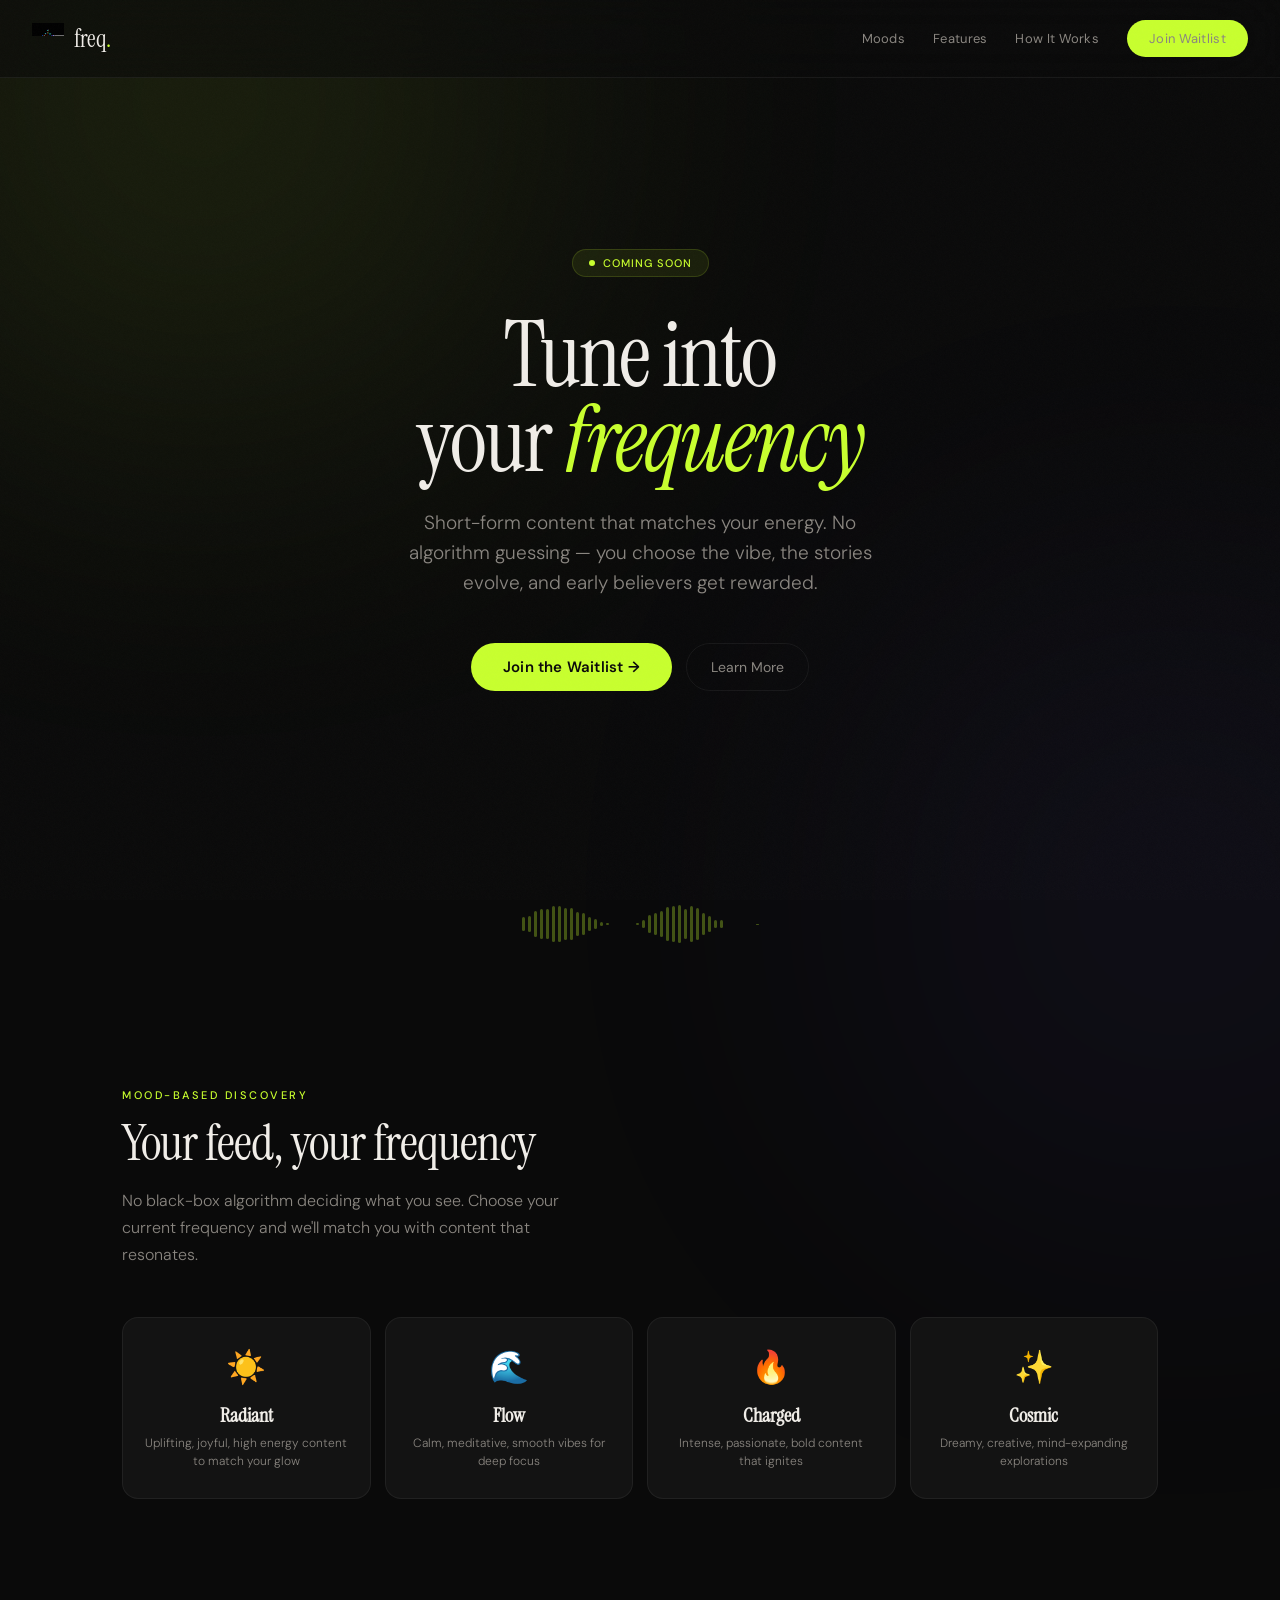
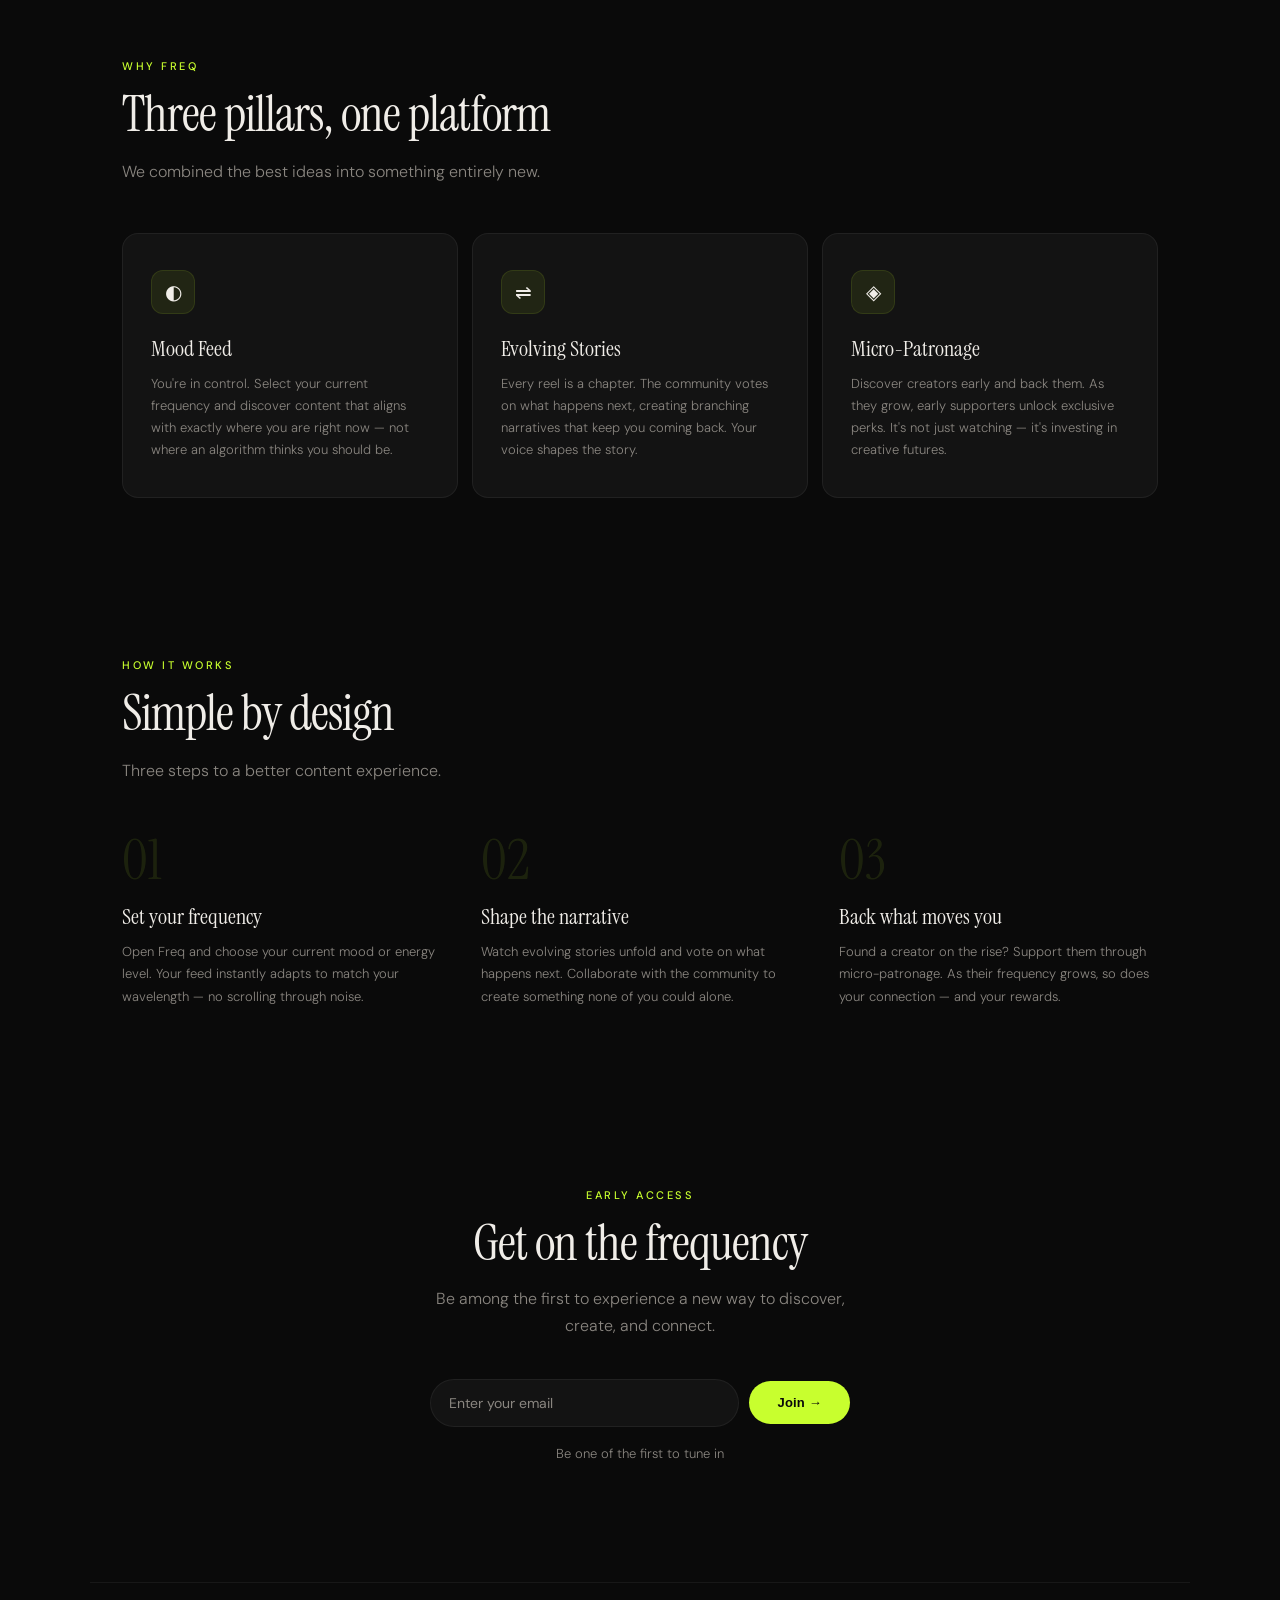
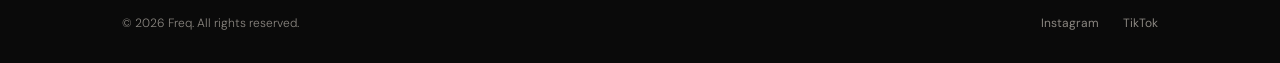
==== index.html @ 9462e2b0 "Add files via upload" ====
<!DOCTYPE html>
<html lang="en">
<head>
<meta charset="UTF-8">
<meta name="viewport" content="width=device-width, initial-scale=1.0">
<title>Freq — Tune Into Your Frequency</title>
<meta name="description" content="Freq is a mood-based short-form video app. Choose your frequency, discover content that matches your energy, and take control of your feed.">
<link href="https://fonts.googleapis.com/css2?family=Instrument+Serif:ital@0;1&family=DM+Sans:ital,wght@0,300;0,400;0,500;0,600;1,300;1,400&display=swap" rel="stylesheet">
<style>
  :root {
    --bg: #0a0a0a;
    --fg: #f0ede8;
    --fg-muted: #8a8680;
    --accent: #c8ff2e;
    --accent-dim: rgba(200, 255, 46, 0.08);
    --card-bg: #131313;
    --border: rgba(255,255,255,0.06);
    --radius: 16px;
  }
  * { margin: 0; padding: 0; box-sizing: border-box; }
  html { scroll-behavior: smooth; }
  body {
    font-family: 'DM Sans', sans-serif;
    background: var(--bg);
    color: var(--fg);
    overflow-x: hidden;
    -webkit-font-smoothing: antialiased;
  }
  body::before {
    content: '';
    position: fixed;
    inset: 0;
    z-index: 9999;
    pointer-events: none;
    opacity: 0.025;
    background-image: url("data:image/svg+xml,%3Csvg viewBox='0 0 256 256' xmlns='http://www.w3.org/2000/svg'%3E%3Cfilter id='n'%3E%3CfeTurbulence type='fractalNoise' baseFrequency='0.9' numOctaves='4' stitchTiles='stitch'/%3E%3C/filter%3E%3Crect width='100%25' height='100%25' filter='url(%23n)'/%3E%3C/svg%3E");
    background-size: 128px;
  }
  .ambient {
    position: fixed;
    width: 600px;
    height: 600px;
    border-radius: 50%;
    filter: blur(180px);
    opacity: 0.12;
    pointer-events: none;
    z-index: 0;
  }
  .ambient-1 { top: -200px; left: -100px; background: var(--accent); }
  .ambient-2 { bottom: -300px; right: -200px; background: #6e5eff; opacity: 0.08; }

  nav {
    position: fixed;
    top: 0; left: 0; right: 0;
    z-index: 100;
    padding: 20px 32px;
    display: flex;
    justify-content: space-between;
    align-items: center;
    backdrop-filter: blur(40px);
    -webkit-backdrop-filter: blur(40px);
    background: rgba(10,10,10,0.6);
    border-bottom: 1px solid var(--border);
  }
  .logo-wrap {
    display: flex;
    align-items: center;
    gap: 10px;
    text-decoration: none;
  }
  .logo-wrap img {
    width: 32px;
    height: 32px;
  }
  .logo {
    font-family: 'Instrument Serif', serif;
    font-size: 24px;
    letter-spacing: -0.5px;
    color: var(--fg);
  }
  .logo span { color: var(--accent); }
  .nav-links {
    display: flex;
    align-items: center;
    gap: 28px;
  }
  .nav-links a {
    color: var(--fg-muted);
    text-decoration: none;
    font-size: 13px;
    font-weight: 400;
    letter-spacing: 0.3px;
    transition: color 0.3s;
  }
  .nav-links a:hover { color: var(--fg); }
  .btn-waitlist {
    display: inline-flex;
    align-items: center;
    gap: 8px;
    padding: 10px 22px;
    background: var(--accent);
    color: var(--bg);
    font-size: 13px;
    font-weight: 600;
    border: none;
    border-radius: 100px;
    cursor: pointer;
    text-decoration: none;
    transition: transform 0.2s, box-shadow 0.3s;
    letter-spacing: 0.2px;
  }
  .btn-waitlist:hover {
    transform: translateY(-1px);
    box-shadow: 0 8px 30px rgba(200, 255, 46, 0.25);
  }

  .hero {
    position: relative;
    z-index: 1;
    min-height: 100vh;
    display: flex;
    flex-direction: column;
    justify-content: center;
    align-items: center;
    text-align: center;
    padding: 140px 24px 100px;
  }
  .hero-logo {
    width: 80px;
    height: 80px;
    margin-bottom: 32px;
    animation: fadeUp 0.8s ease both;
  }
  .hero-badge {
    display: inline-flex;
    align-items: center;
    gap: 8px;
    padding: 6px 16px;
    background: var(--accent-dim);
    border: 1px solid rgba(200, 255, 46, 0.15);
    border-radius: 100px;
    font-size: 11px;
    font-weight: 500;
    color: var(--accent);
    letter-spacing: 1px;
    text-transform: uppercase;
    margin-bottom: 36px;
    animation: fadeUp 0.8s ease both;
  }
  .hero-badge::before {
    content: '';
    width: 6px;
    height: 6px;
    border-radius: 50%;
    background: var(--accent);
    animation: pulse 2s infinite;
  }
  @keyframes pulse {
    0%, 100% { opacity: 1; }
    50% { opacity: 0.3; }
  }
  .hero h1 {
    font-family: 'Instrument Serif', serif;
    font-weight: 400;
    font-size: clamp(44px, 7vw, 100px);
    line-height: 0.95;
    letter-spacing: -2px;
    margin-bottom: 24px;
    animation: fadeUp 0.8s 0.15s ease both;
  }
  .hero h1 em {
    font-style: italic;
    color: var(--accent);
  }
  .hero-sub {
    font-size: clamp(15px, 1.8vw, 19px);
    color: var(--fg-muted);
    max-width: 480px;
    line-height: 1.6;
    font-weight: 300;
    margin-bottom: 44px;
    animation: fadeUp 0.8s 0.3s ease both;
  }
  .hero-cta {
    display: flex;
    align-items: center;
    gap: 14px;
    animation: fadeUp 0.8s 0.45s ease both;
  }
  .hero-cta .btn-waitlist {
    padding: 14px 32px;
    font-size: 15px;
  }
  .btn-ghost {
    padding: 14px 24px;
    background: transparent;
    color: var(--fg-muted);
    font-size: 14px;
    font-weight: 400;
    border: 1px solid var(--border);
    border-radius: 100px;
    cursor: pointer;
    text-decoration: none;
    transition: all 0.3s;
    font-family: 'DM Sans', sans-serif;
  }
  .btn-ghost:hover {
    color: var(--fg);
    border-color: rgba(255,255,255,0.15);
  }
  @keyframes fadeUp {
    from { opacity: 0; transform: translateY(24px); }
    to { opacity: 1; transform: translateY(0); }
  }

  .wave-divider {
    position: relative;
    z-index: 1;
    display: flex;
    justify-content: center;
    padding: 0 24px 60px;
  }
  .wave-visual {
    display: flex;
    align-items: center;
    gap: 3px;
    height: 48px;
  }
  .wave-bar {
    width: 3px;
    border-radius: 3px;
    background: var(--accent);
    opacity: 0.3;
    animation: waveAnim 1.8s ease-in-out infinite;
  }
  @keyframes waveAnim {
    0%, 100% { transform: scaleY(0.3); opacity: 0.15; }
    50% { transform: scaleY(1); opacity: 0.6; }
  }

  .section {
    position: relative;
    z-index: 1;
    padding: 80px 32px;
    max-width: 1100px;
    margin: 0 auto;
  }
  .section-label {
    font-size: 11px;
    font-weight: 500;
    letter-spacing: 2.5px;
    text-transform: uppercase;
    color: var(--accent);
    margin-bottom: 14px;
  }
  .section-title {
    font-family: 'Instrument Serif', serif;
    font-weight: 400;
    font-size: clamp(28px, 4.5vw, 50px);
    line-height: 1.1;
    letter-spacing: -1px;
    margin-bottom: 16px;
  }
  .section-desc {
    color: var(--fg-muted);
    font-size: 16px;
    line-height: 1.7;
    max-width: 460px;
    font-weight: 300;
    margin-bottom: 48px;
  }

  .mood-grid {
    display: grid;
    grid-template-columns: repeat(4, 1fr);
    gap: 14px;
  }
  .mood-card {
    background: var(--card-bg);
    border: 1px solid var(--border);
    border-radius: var(--radius);
    padding: 28px 20px;
    text-align: center;
    cursor: pointer;
    transition: all 0.4s cubic-bezier(0.16, 1, 0.3, 1);
    position: relative;
    overflow: hidden;
  }
  .mood-card::before {
    content: '';
    position: absolute;
    inset: 0;
    opacity: 0;
    transition: opacity 0.4s;
    border-radius: var(--radius);
  }
  .mood-card:hover {
    transform: translateY(-4px);
    border-color: rgba(255,255,255,0.1);
  }
  .mood-card:hover::before { opacity: 1; }
  .mood-card:nth-child(1)::before { background: radial-gradient(circle at 50% 100%, rgba(255,200,60,0.08), transparent 70%); }
  .mood-card:nth-child(2)::before { background: radial-gradient(circle at 50% 100%, rgba(100,180,255,0.08), transparent 70%); }
  .mood-card:nth-child(3)::before { background: radial-gradient(circle at 50% 100%, rgba(255,100,150,0.08), transparent 70%); }
  .mood-card:nth-child(4)::before { background: radial-gradient(circle at 50% 100%, rgba(200,255,46,0.08), transparent 70%); }
  .mood-emoji { font-size: 32px; margin-bottom: 14px; display: block; }
  .mood-name { font-family: 'Instrument Serif', serif; font-size: 20px; margin-bottom: 6px; }
  .mood-desc { font-size: 12px; color: var(--fg-muted); line-height: 1.5; font-weight: 300; }

  .features-grid {
    display: grid;
    grid-template-columns: repeat(3, 1fr);
    gap: 14px;
  }
  .feature-card {
    background: var(--card-bg);
    border: 1px solid var(--border);
    border-radius: var(--radius);
    padding: 36px 28px;
    transition: all 0.4s cubic-bezier(0.16, 1, 0.3, 1);
  }
  .feature-card:hover {
    border-color: rgba(255,255,255,0.1);
    transform: translateY(-2px);
  }
  .feature-icon {
    width: 44px;
    height: 44px;
    border-radius: 12px;
    background: var(--accent-dim);
    border: 1px solid rgba(200, 255, 46, 0.1);
    display: flex;
    align-items: center;
    justify-content: center;
    font-size: 20px;
    margin-bottom: 20px;
  }
  .feature-card h3 {
    font-family: 'Instrument Serif', serif;
    font-weight: 400;
    font-size: 22px;
    margin-bottom: 10px;
  }
  .feature-card p {
    color: var(--fg-muted);
    font-size: 13px;
    line-height: 1.7;
    font-weight: 300;
  }

  .steps {
    display: grid;
    grid-template-columns: repeat(3, 1fr);
    gap: 40px;
    counter-reset: step;
  }
  .step { counter-increment: step; position: relative; }
  .step::before {
    content: counter(step, decimal-leading-zero);
    font-family: 'Instrument Serif', serif;
    font-size: 56px;
    color: rgba(200, 255, 46, 0.1);
    display: block;
    margin-bottom: 14px;
    line-height: 1;
  }
  .step h3 {
    font-family: 'Instrument Serif', serif;
    font-weight: 400;
    font-size: 22px;
    margin-bottom: 10px;
  }
  .step p {
    color: var(--fg-muted);
    font-size: 13px;
    line-height: 1.7;
    font-weight: 300;
  }

  .waitlist-section {
    text-align: center;
    padding: 100px 24px 120px;
    position: relative;
    z-index: 1;
  }
  .waitlist-section .section-title { margin-bottom: 14px; }
  .waitlist-section .section-desc { margin: 0 auto 40px; text-align: center; }
  .waitlist-form {
    display: flex;
    align-items: center;
    gap: 10px;
    max-width: 420px;
    margin: 0 auto;
  }
  .waitlist-form input {
    flex: 1;
    padding: 14px 18px;
    background: var(--card-bg);
    border: 1px solid var(--border);
    border-radius: 100px;
    color: var(--fg);
    font-size: 14px;
    font-family: 'DM Sans', sans-serif;
    outline: none;
    transition: border-color 0.3s;
  }
  .waitlist-form input::placeholder { color: var(--fg-muted); }
  .waitlist-form input:focus { border-color: rgba(200, 255, 46, 0.3); }
  .waitlist-form .btn-waitlist { padding: 14px 28px; white-space: nowrap; }
  .waitlist-count {
    margin-top: 18px;
    font-size: 13px;
    color: var(--fg-muted);
    font-weight: 300;
  }

  footer {
    position: relative;
    z-index: 1;
    padding: 32px 32px;
    border-top: 1px solid var(--border);
    display: flex;
    justify-content: space-between;
    align-items: center;
    max-width: 1100px;
    margin: 0 auto;
  }
  footer p { font-size: 12px; color: var(--fg-muted); font-weight: 300; }
  .footer-links { display: flex; gap: 24px; }
  .footer-links a {
    font-size: 12px;
    color: var(--fg-muted);
    text-decoration: none;
    transition: color 0.3s;
  }
  .footer-links a:hover { color: var(--fg); }

  @media (max-width: 900px) {
    nav { padding: 14px 20px; }
    .nav-links a:not(.btn-waitlist) { display: none; }
    .section { padding: 60px 20px; }
    .mood-grid { grid-template-columns: repeat(2, 1fr); }
    .features-grid { grid-template-columns: 1fr; }
    .steps { grid-template-columns: 1fr; gap: 28px; }
    footer { flex-direction: column; gap: 14px; text-align: center; }
  }
  @media (max-width: 520px) {
    .mood-grid { grid-template-columns: 1fr; }
    .hero-cta { flex-direction: column; width: 100%; }
    .hero-cta .btn-waitlist, .hero-cta .btn-ghost { width: 100%; justify-content: center; text-align: center; }
    .waitlist-form { flex-direction: column; }
    .waitlist-form .btn-waitlist { width: 100%; justify-content: center; }
  }

  .reveal {
    opacity: 0;
    transform: translateY(30px);
    transition: opacity 0.7s ease, transform 0.7s ease;
  }
  .reveal.visible {
    opacity: 1;
    transform: translateY(0);
  }
  .success-msg {
    display: none;
    color: var(--accent);
    font-size: 14px;
    margin-top: 16px;
    font-weight: 500;
  }
  .success-msg.show { display: block; }
</style>
</head>
<body>

<div class="ambient ambient-1"></div>
<div class="ambient ambient-2"></div>

<nav>
  <a href="#" class="logo-wrap">
    <img src="[data-uri]" alt="Freq logo">
    <span class="logo">freq<span>.</span></span>
  </a>
  <div class="nav-links">
    <a href="#moods">Moods</a>
    <a href="#features">Features</a>
    <a href="#how">How It Works</a>
    <a href="#waitlist" class="btn-waitlist">Join Waitlist</a>
  </div>
</nav>

<section class="hero">
  <div class="hero-badge">Coming Soon</div>
  <h1>Tune into<br>your <em>frequency</em></h1>
  <p class="hero-sub">Short-form content that matches your energy. No algorithm guessing — you choose the vibe, the stories evolve, and early believers get rewarded.</p>
  <div class="hero-cta">
    <a href="#waitlist" class="btn-waitlist">Join the Waitlist →</a>
    <button class="btn-ghost" onclick="document.getElementById('how').scrollIntoView({behavior:'smooth'})">Learn More</button>
  </div>
</section>

<div class="wave-divider">
  <div class="wave-visual" id="waveVisual"></div>
</div>

<section class="section" id="moods">
  <div class="reveal">
    <p class="section-label">Mood-Based Discovery</p>
    <h2 class="section-title">Your feed, your frequency</h2>
    <p class="section-desc">No black-box algorithm deciding what you see. Choose your current frequency and we'll match you with content that resonates.</p>
  </div>
  <div class="mood-grid reveal">
    <div class="mood-card">
      <span class="mood-emoji">☀️</span>
      <h3 class="mood-name">Radiant</h3>
      <p class="mood-desc">Uplifting, joyful, high energy content to match your glow</p>
    </div>
    <div class="mood-card">
      <span class="mood-emoji">🌊</span>
      <h3 class="mood-name">Flow</h3>
      <p class="mood-desc">Calm, meditative, smooth vibes for deep focus</p>
    </div>
    <div class="mood-card">
      <span class="mood-emoji">🔥</span>
      <h3 class="mood-name">Charged</h3>
      <p class="mood-desc">Intense, passionate, bold content that ignites</p>
    </div>
    <div class="mood-card">
      <span class="mood-emoji">✨</span>
      <h3 class="mood-name">Cosmic</h3>
      <p class="mood-desc">Dreamy, creative, mind-expanding explorations</p>
    </div>
  </div>
</section>

<section class="section" id="features">
  <div class="reveal">
    <p class="section-label">Why Freq</p>
    <h2 class="section-title">Three pillars, one platform</h2>
    <p class="section-desc">We combined the best ideas into something entirely new.</p>
  </div>
  <div class="features-grid reveal">
    <div class="feature-card">
      <div class="feature-icon">◐</div>
      <h3>Mood Feed</h3>
      <p>You're in control. Select your current frequency and discover content that aligns with exactly where you are right now — not where an algorithm thinks you should be.</p>
    </div>
    <div class="feature-card">
      <div class="feature-icon">⇌</div>
      <h3>Evolving Stories</h3>
      <p>Every reel is a chapter. The community votes on what happens next, creating branching narratives that keep you coming back. Your voice shapes the story.</p>
    </div>
    <div class="feature-card">
      <div class="feature-icon">◈</div>
      <h3>Micro-Patronage</h3>
      <p>Discover creators early and back them. As they grow, early supporters unlock exclusive perks. It's not just watching — it's investing in creative futures.</p>
    </div>
  </div>
</section>

<section class="section" id="how">
  <div class="reveal">
    <p class="section-label">How It Works</p>
    <h2 class="section-title">Simple by design</h2>
    <p class="section-desc">Three steps to a better content experience.</p>
  </div>
  <div class="steps reveal">
    <div class="step">
      <h3>Set your frequency</h3>
      <p>Open Freq and choose your current mood or energy level. Your feed instantly adapts to match your wavelength — no scrolling through noise.</p>
    </div>
    <div class="step">
      <h3>Shape the narrative</h3>
      <p>Watch evolving stories unfold and vote on what happens next. Collaborate with the community to create something none of you could alone.</p>
    </div>
    <div class="step">
      <h3>Back what moves you</h3>
      <p>Found a creator on the rise? Support them through micro-patronage. As their frequency grows, so does your connection — and your rewards.</p>
    </div>
  </div>
</section>

<section class="waitlist-section" id="waitlist">
  <div class="reveal">
    <p class="section-label">Early Access</p>
    <h2 class="section-title">Get on the frequency</h2>
    <p class="section-desc">Be among the first to experience a new way to discover, create, and connect.</p>
    <div class="waitlist-form" id="waitlistForm">
      <input type="email" placeholder="Enter your email" id="emailInput">
      <button class="btn-waitlist" onclick="handleWaitlist()">Join →</button>
    </div>
    <p class="success-msg" id="successMsg">✓ You're on the list! We'll be in touch soon.</p>
    <p class="waitlist-count" id="waitlistMsg">Be one of the first to tune in</p>
  </div>
</section>

<footer>
  <p>© 2026 Freq. All rights reserved.</p>
  <div class="footer-links">
    <a href="https://instagram.com/getfreq" target="_blank">Instagram</a>
    <a href="https://tiktok.com/@getfreq" target="_blank">TikTok</a>
  </div>
</footer>

<script>
  const wave = document.getElementById('waveVisual');
  for (let i = 0; i < 40; i++) {
    const bar = document.createElement('div');
    bar.className = 'wave-bar';
    const h = 10 + Math.sin(i * 0.3) * 20 + Math.random() * 10;
    bar.style.height = h + 'px';
    bar.style.animationDelay = (i * 0.06) + 's';
    wave.appendChild(bar);
  }

  const reveals = document.querySelectorAll('.reveal');
  const observer = new IntersectionObserver((entries) => {
    entries.forEach(e => {
      if (e.isIntersecting) e.target.classList.add('visible');
    });
  }, { threshold: 0.15 });
  reveals.forEach(el => observer.observe(el));

  function handleWaitlist() {
    const input = document.getElementById('emailInput');
    const msg = document.getElementById('successMsg');
    const form = document.getElementById('waitlistForm');
    const countMsg = document.getElementById('waitlistMsg');
    if (input.value && input.value.includes('@') && input.value.includes('.')) {
      const email = input.value;
      // Store email in localStorage as backup
      const emails = JSON.parse(localStorage.getItem('freq_waitlist') || '[]');
      emails.push({ email: email, date: new Date().toISOString() });
      localStorage.setItem('freq_waitlist', JSON.stringify(emails));
      // Show success
      form.style.display = 'none';
      msg.classList.add('show');
      countMsg.style.display = 'none';
    } else {
      input.style.borderColor = '#ff4444';
      setTimeout(() => input.style.borderColor = '', 1500);
    }
  }

  document.getElementById('emailInput').addEventListener('keydown', (e) => {
    if (e.key === 'Enter') handleWaitlist();
  });
</script>

</body>
</html>
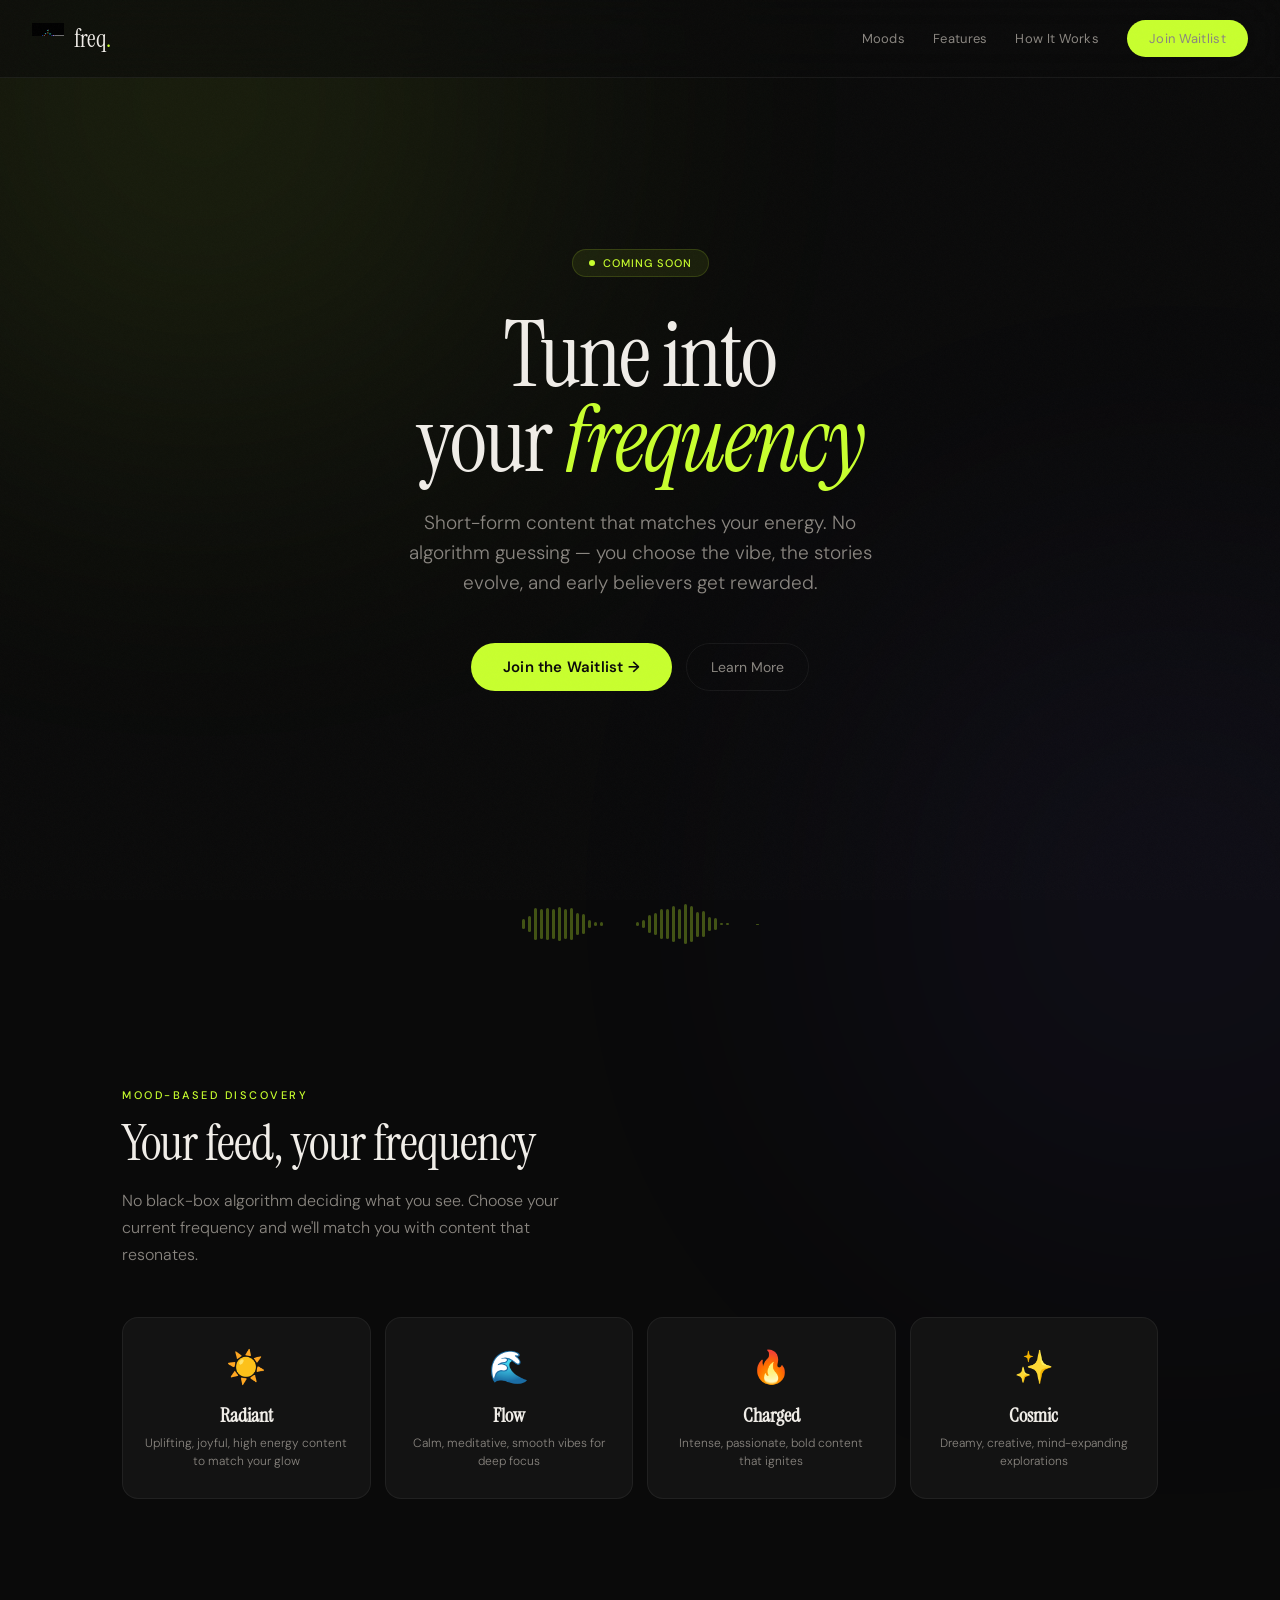
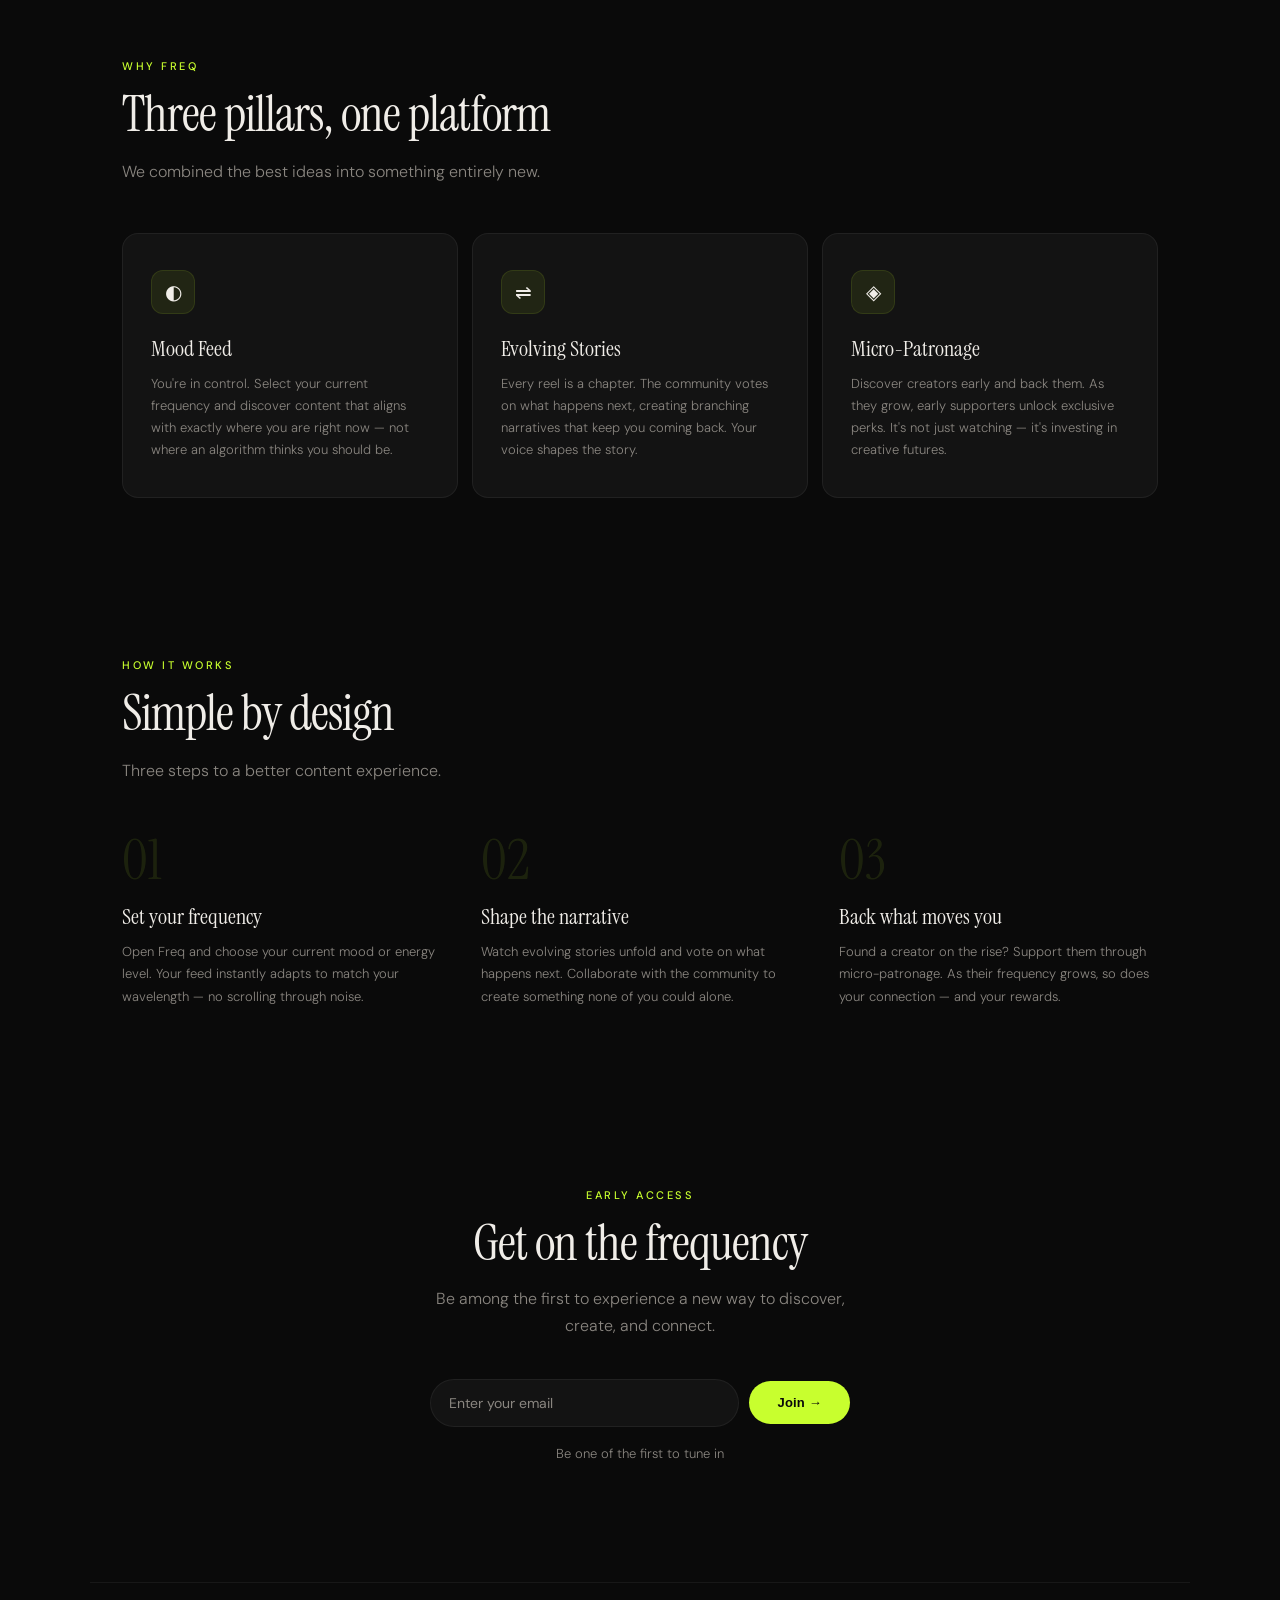
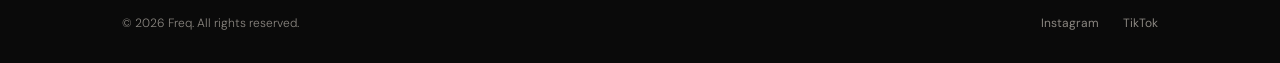
==== commit 95bb4413: "Update index.html" ====
--- a/index.html
+++ b/index.html
@@ -597,7 +597,7 @@
 <footer>
   <p>© 2026 Freq. All rights reserved.</p>
   <div class="footer-links">
-    <a href="https://instagram.com/getfreq" target="_blank">Instagram</a>
+    <a href="https://instagram.com/getfreqapp" target="_blank">Instagram</a>
     <a href="https://tiktok.com/@getfreq" target="_blank">TikTok</a>
   </div>
 </footer>
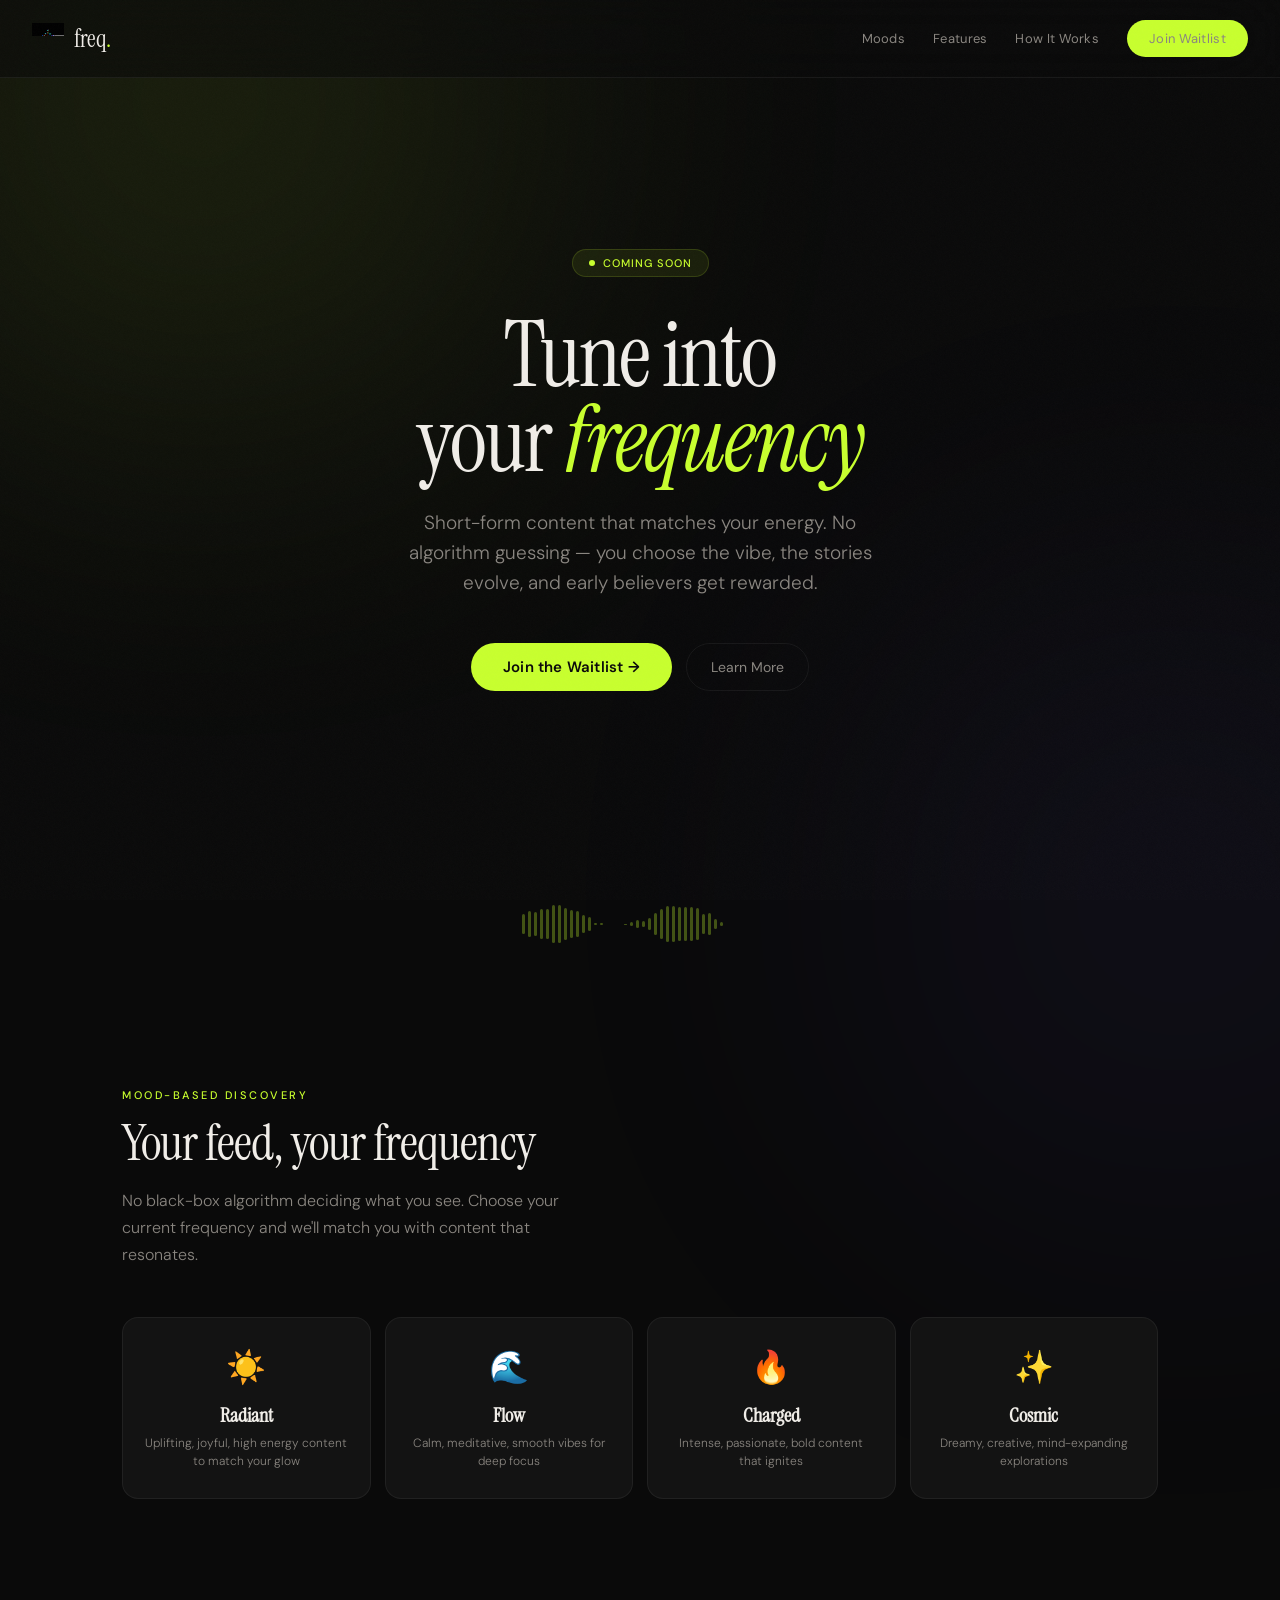
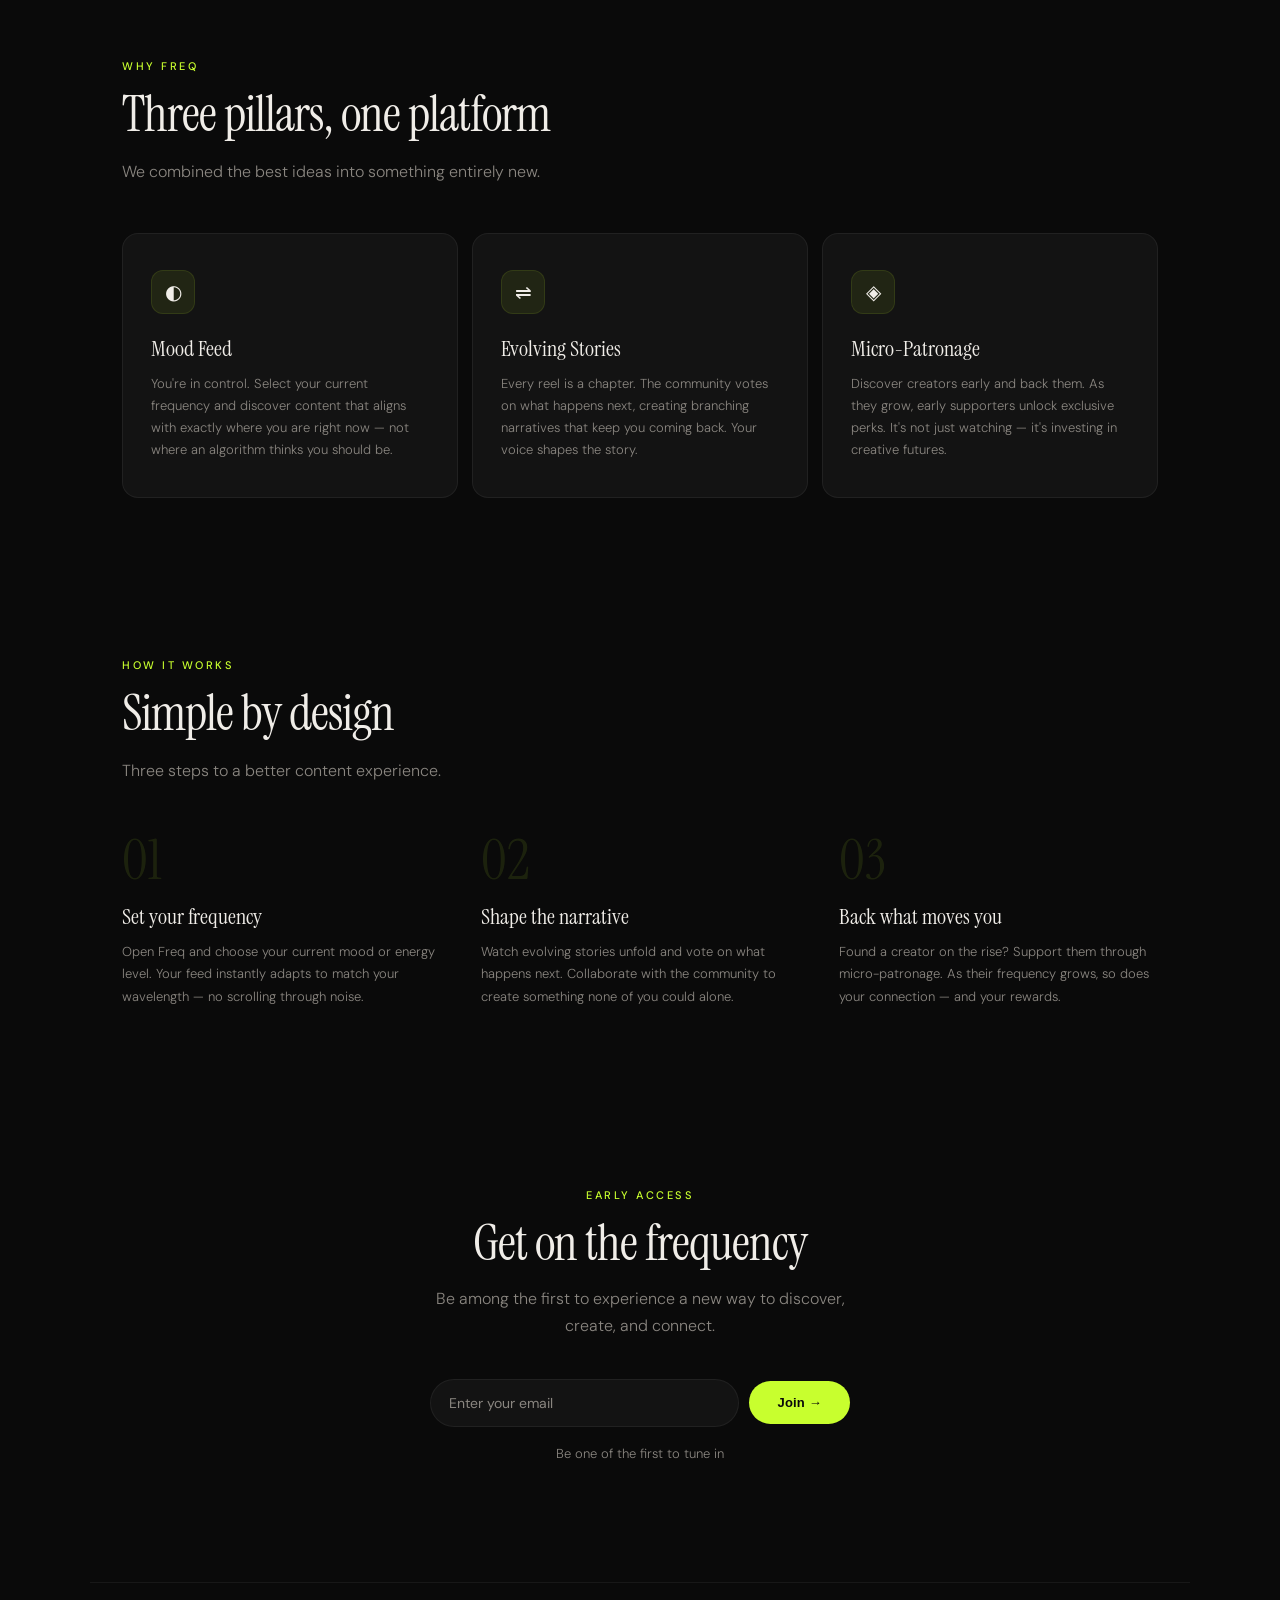
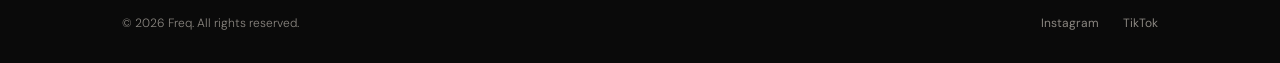
==== commit fb8f30bd: "Add files via upload" ====
--- a/index.html
+++ b/index.html
@@ -628,10 +628,11 @@
     const countMsg = document.getElementById('waitlistMsg');
     if (input.value && input.value.includes('@') && input.value.includes('.')) {
       const email = input.value;
-      // Store email in localStorage as backup
-      const emails = JSON.parse(localStorage.getItem('freq_waitlist') || '[]');
-      emails.push({ email: email, date: new Date().toISOString() });
-      localStorage.setItem('freq_waitlist', JSON.stringify(emails));
+      // Send to Mailchimp
+      const url = 'https://app.us11.list-manage.com/subscribe/post-json?u=c9d1c6436ce253c18651cf98d&id=af8427abca&f_id=00b41ce1f0&EMAIL=' + encodeURIComponent(email) + '&c=?';
+      const script = document.createElement('script');
+      script.src = url;
+      document.body.appendChild(script);
       // Show success
       form.style.display = 'none';
       msg.classList.add('show');
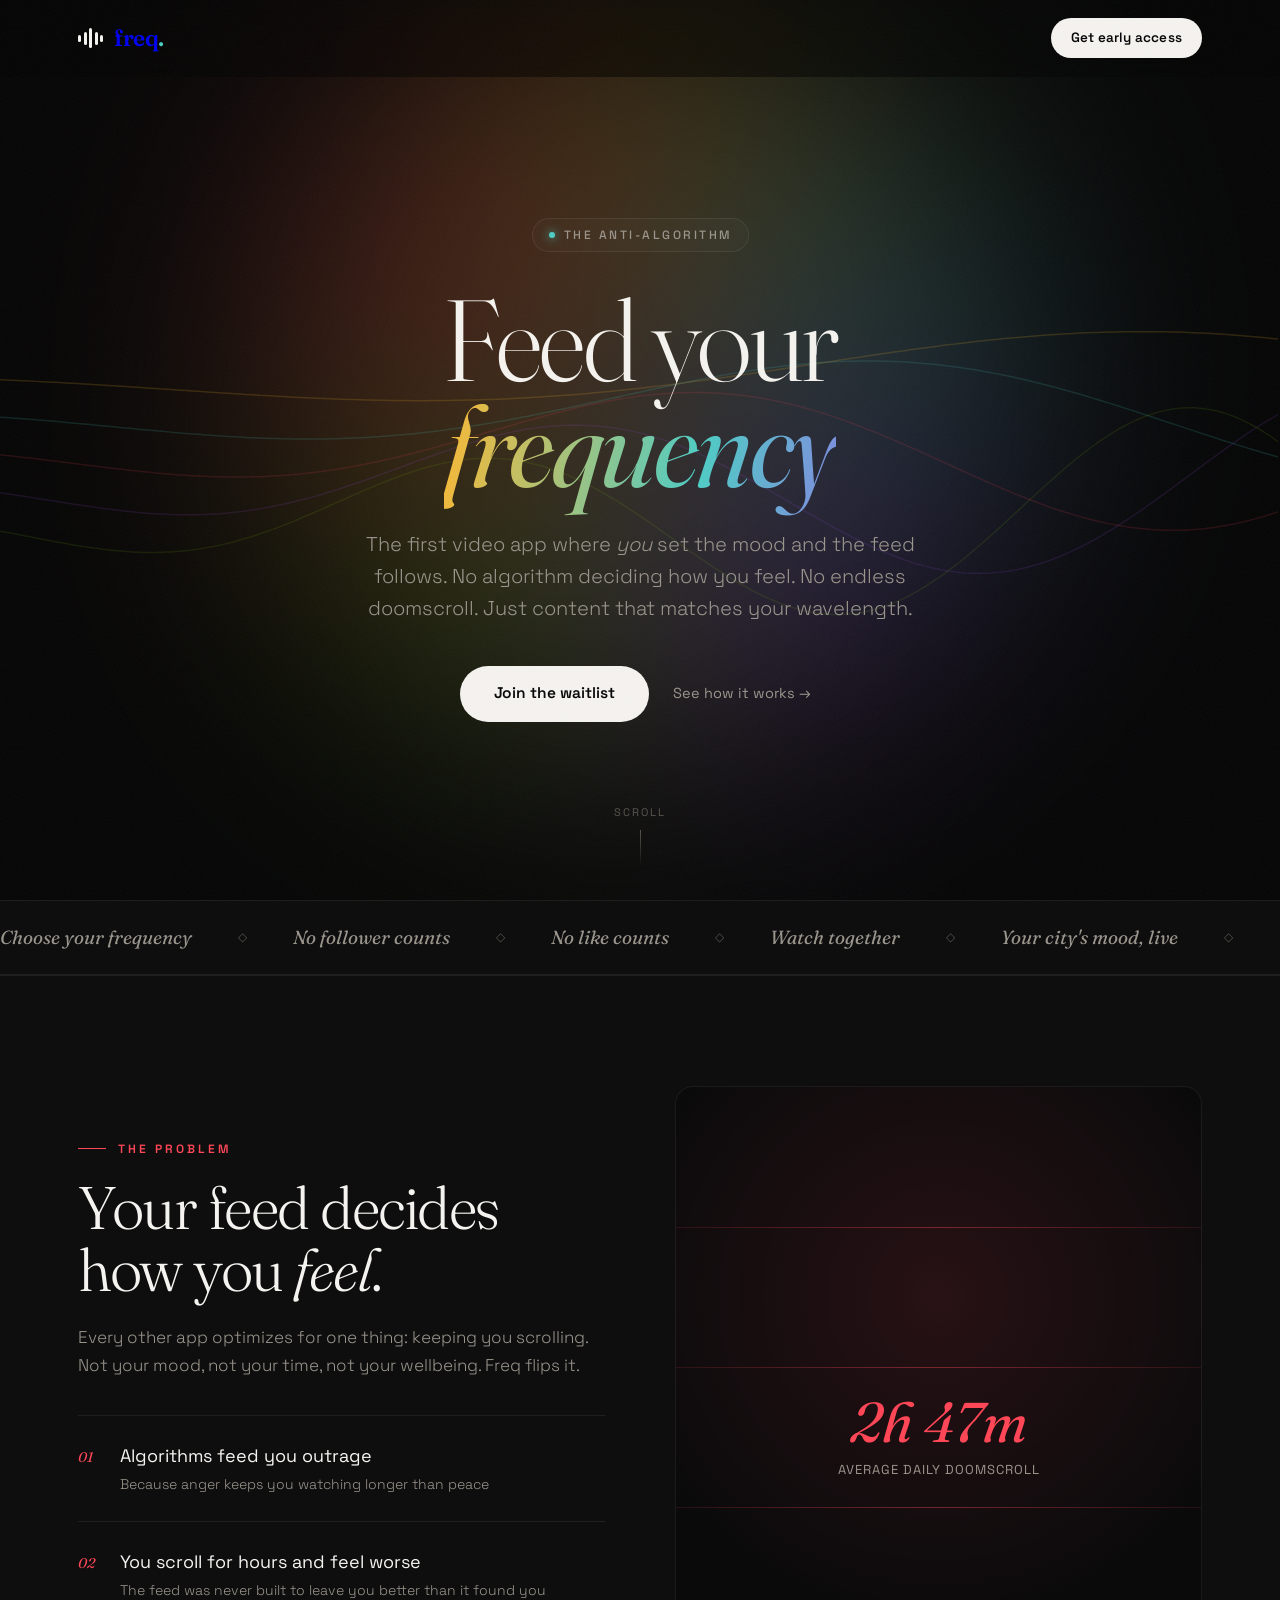
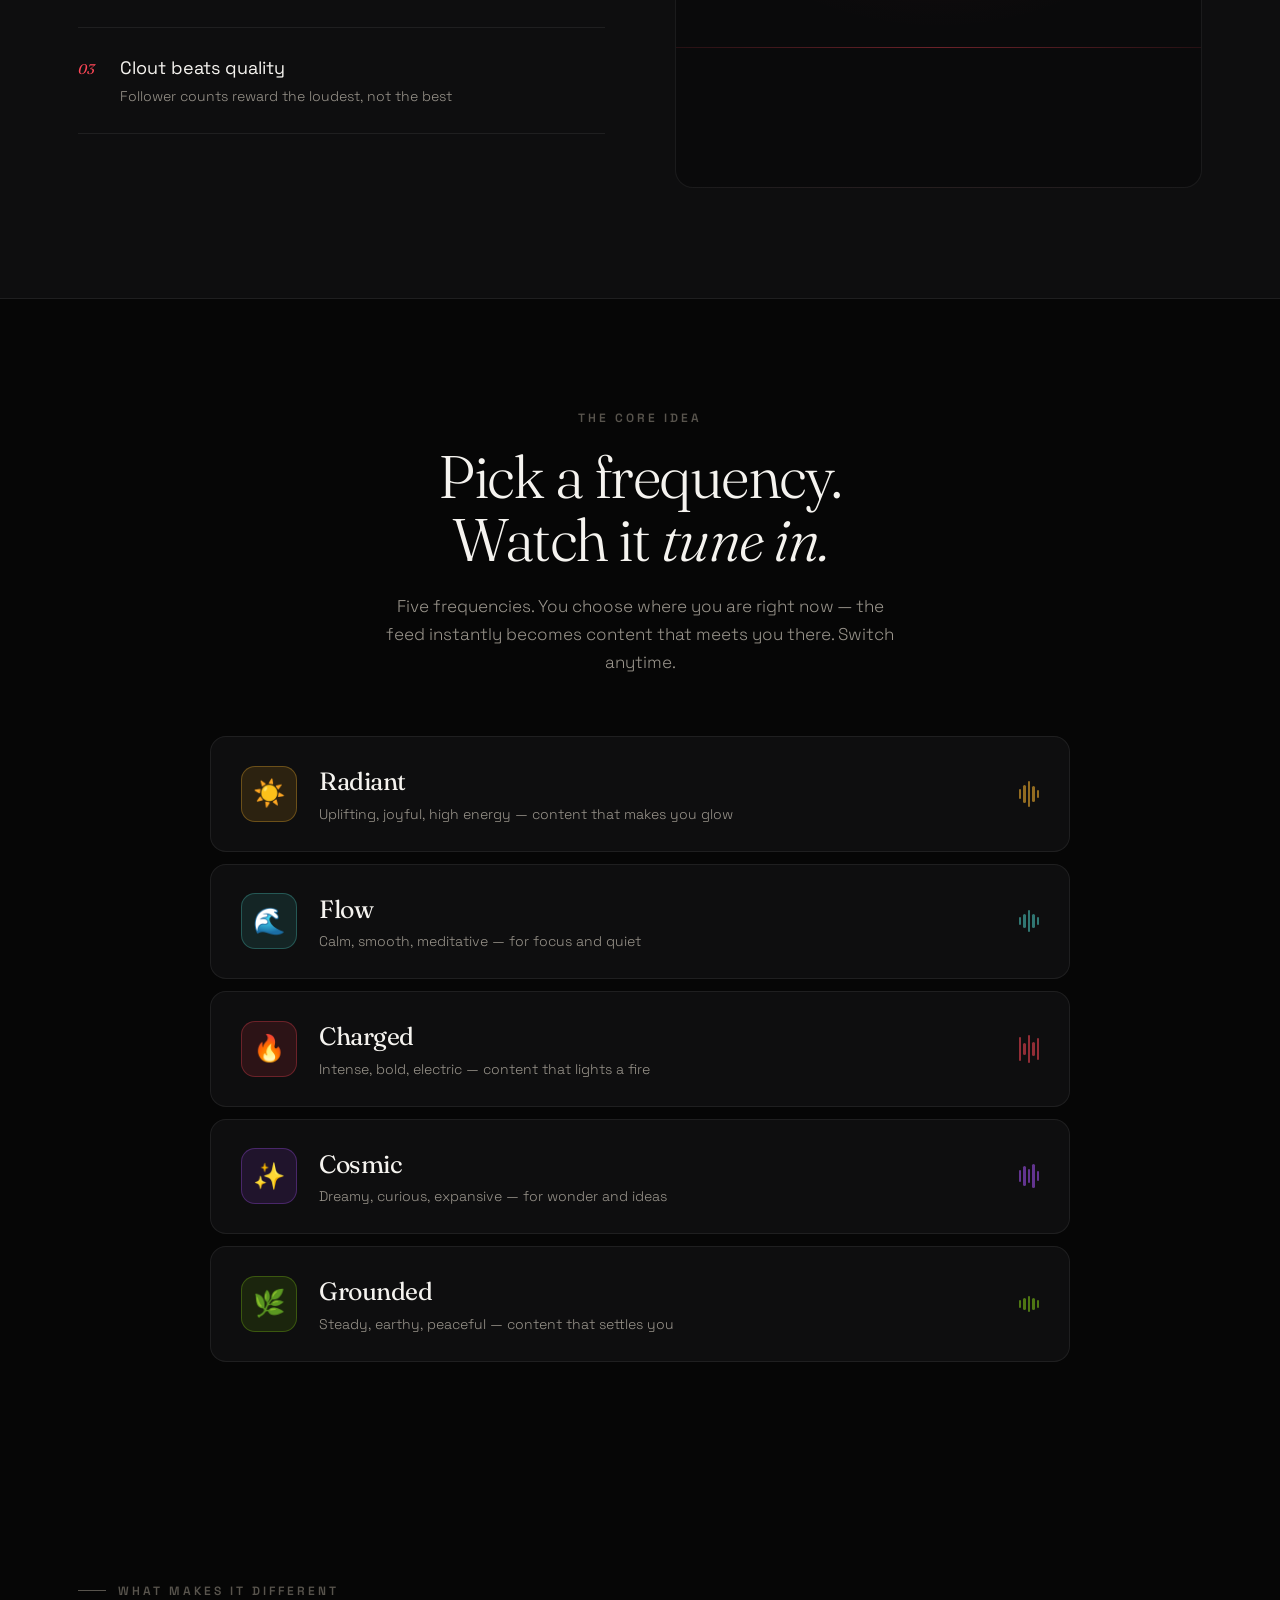
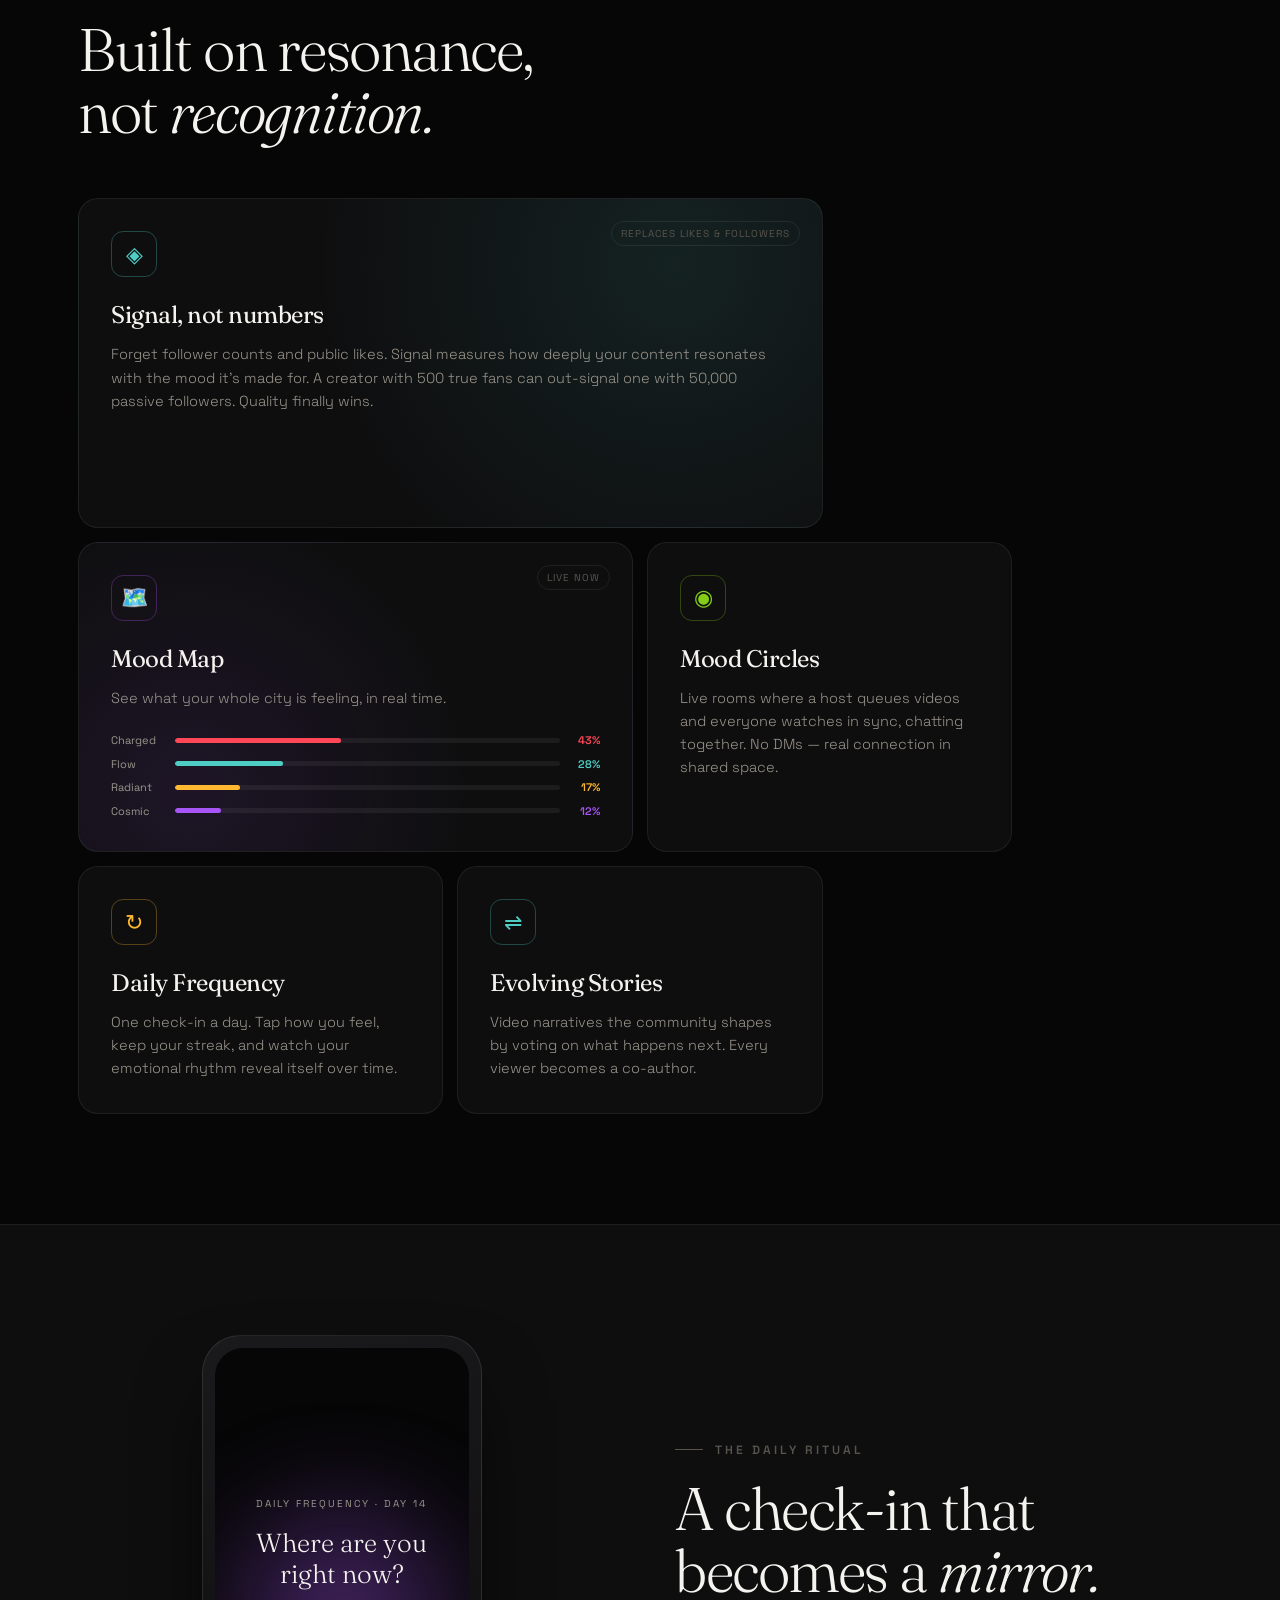
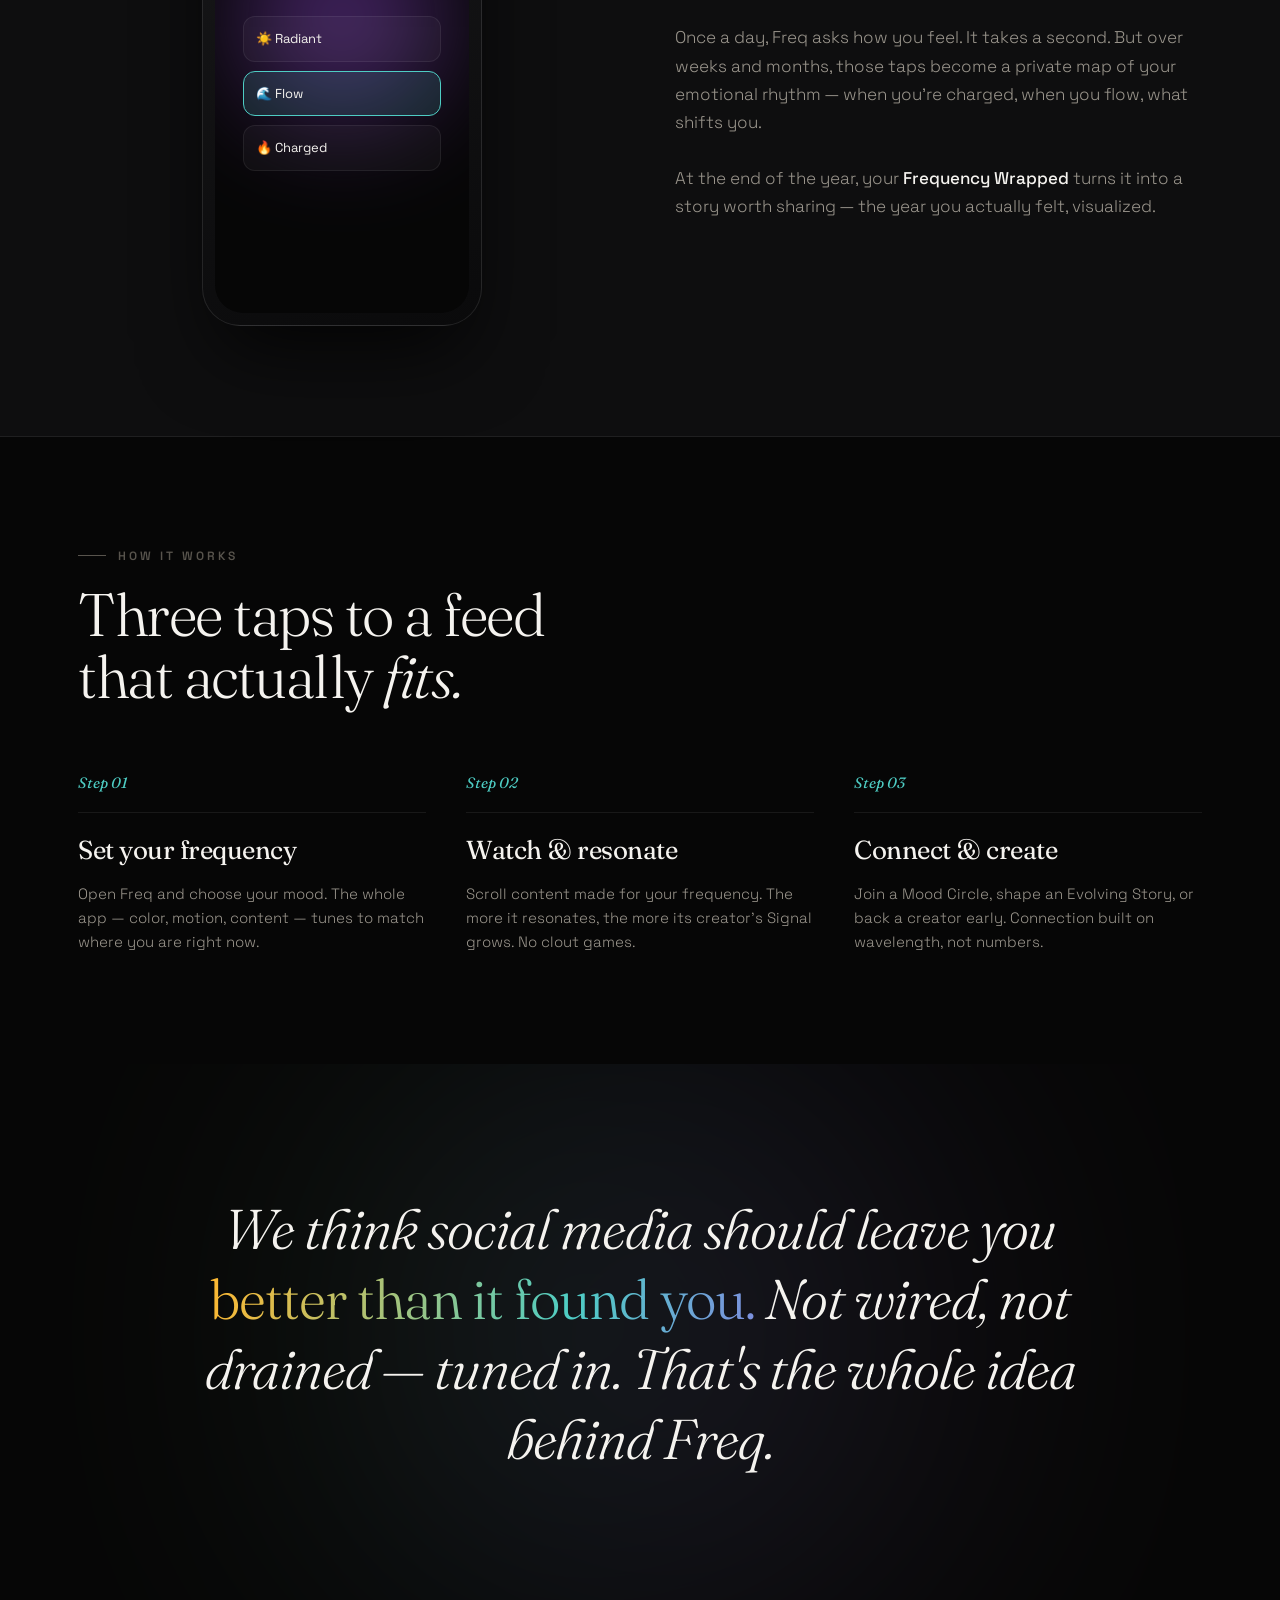
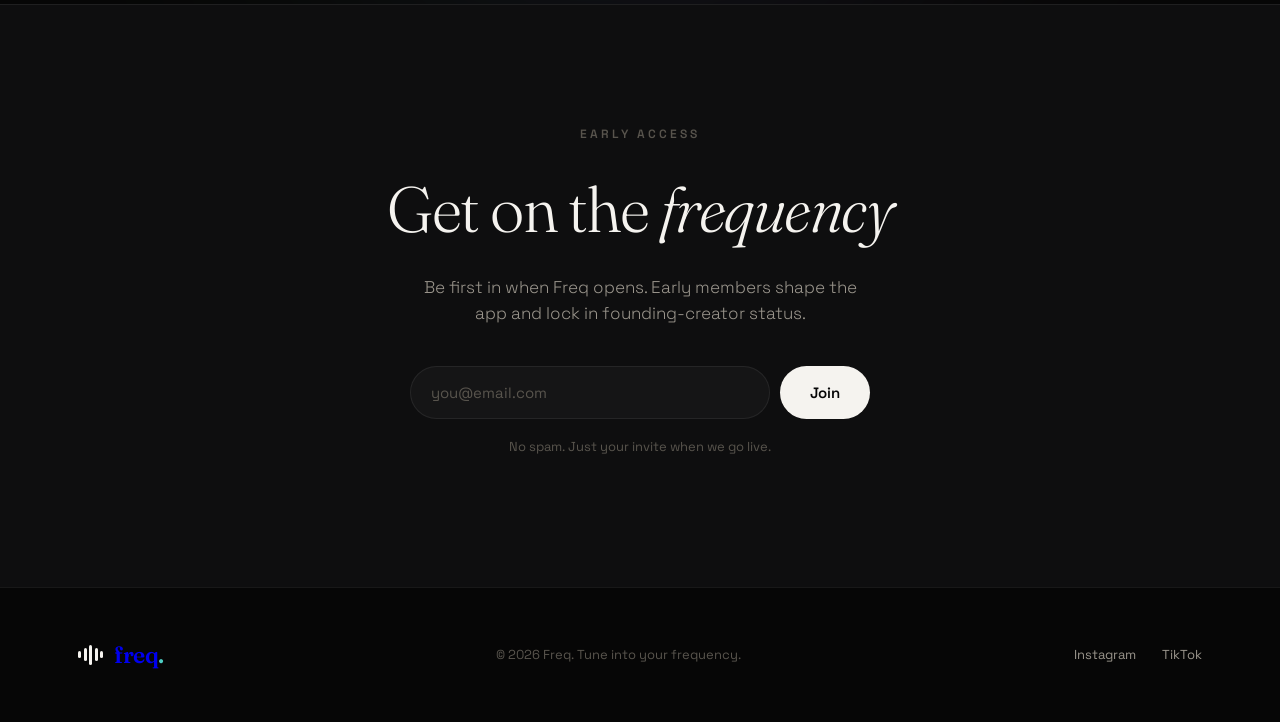
==== commit 0d9c682c: "Add files via upload" ====
--- a/index.html
+++ b/index.html
@@ -4,649 +4,397 @@
 <meta charset="UTF-8">
 <meta name="viewport" content="width=device-width, initial-scale=1.0">
 <title>Freq — Tune Into Your Frequency</title>
-<meta name="description" content="Freq is a mood-based short-form video app. Choose your frequency, discover content that matches your energy, and take control of your feed.">
-<link href="https://fonts.googleapis.com/css2?family=Instrument+Serif:ital@0;1&family=DM+Sans:ital,wght@0,300;0,400;0,500;0,600;1,300;1,400&display=swap" rel="stylesheet">
+<meta name="description" content="The first mood-based video app. You choose your frequency, your feed follows. No algorithm. No doomscroll. Just resonance.">
+<link rel="preconnect" href="https://fonts.googleapis.com">
+<link rel="preconnect" href="https://fonts.gstatic.com" crossorigin>
+<link href="https://fonts.googleapis.com/css2?family=Fraunces:ital,opsz,wght@0,9..144,300..900;1,9..144,300..900&family=Space+Grotesk:wght@300;400;500;600;700&display=swap" rel="stylesheet">
 <style>
   :root {
-    --bg: #0a0a0a;
-    --fg: #f0ede8;
-    --fg-muted: #8a8680;
-    --accent: #c8ff2e;
-    --accent-dim: rgba(200, 255, 46, 0.08);
-    --card-bg: #131313;
-    --border: rgba(255,255,255,0.06);
-    --radius: 16px;
+    --bg: #060606;
+    --bg-soft: #0e0e0f;
+    --fg: #f5f3ef;
+    --fg-dim: #9a958c;
+    --fg-faint: #58544d;
+    --radiant: #FFB830;
+    --flow: #4ECDC4;
+    --charged: #FF4757;
+    --cosmic: #A855F7;
+    --grounded: #84CC16;
+    --line: rgba(255,255,255,0.07);
+    --grad: linear-gradient(100deg, #FFB830, #4ECDC4, #A855F7, #84CC16);
   }
   * { margin: 0; padding: 0; box-sizing: border-box; }
-  html { scroll-behavior: smooth; }
-  body {
-    font-family: 'DM Sans', sans-serif;
-    background: var(--bg);
-    color: var(--fg);
-    overflow-x: hidden;
-    -webkit-font-smoothing: antialiased;
+  html { scroll-behavior: smooth; -webkit-text-size-adjust: 100%; }
+  body { background: var(--bg); color: var(--fg); font-family: 'Space Grotesk', sans-serif; overflow-x: hidden; line-height: 1.5; }
+  ::selection { background: var(--flow); color: #000; }
+  body::after { content: ''; position: fixed; inset: 0; z-index: 9999; pointer-events: none; opacity: 0.04; background-image: url("data:image/svg+xml,%3Csvg viewBox='0 0 200 200' xmlns='http://www.w3.org/2000/svg'%3E%3Cfilter id='n'%3E%3CfeTurbulence type='fractalNoise' baseFrequency='0.85' numOctaves='4'/%3E%3C/filter%3E%3Crect width='100%25' height='100%25' filter='url(%23n)'/%3E%3C/svg%3E"); background-size: 180px; }
+  .wrap { max-width: 1180px; margin: 0 auto; padding: 0 28px; }
+  nav { position: fixed; top: 0; left: 0; right: 0; z-index: 1000; padding: 18px 0; backdrop-filter: blur(24px) saturate(140%); -webkit-backdrop-filter: blur(24px) saturate(140%); background: rgba(6,6,6,0.55); border-bottom: 1px solid transparent; transition: border-color 0.4s, background 0.4s; }
+  nav.scrolled { border-bottom-color: var(--line); background: rgba(6,6,6,0.8); }
+  .nav-inner { display: flex; align-items: center; justify-content: space-between; }
+  .brand { display: flex; align-items: center; gap: 11px; text-decoration: none; }
+  .brand-wave { display: flex; align-items: center; gap: 2.5px; height: 22px; }
+  .brand-wave span { width: 3px; border-radius: 3px; background: var(--fg); animation: navwave 1.4s ease-in-out infinite; }
+  .brand-wave span:nth-child(1){height:7px;animation-delay:0s}
+  .brand-wave span:nth-child(2){height:13px;animation-delay:.1s}
+  .brand-wave span:nth-child(3){height:20px;animation-delay:.2s}
+  .brand-wave span:nth-child(4){height:13px;animation-delay:.3s}
+  .brand-wave span:nth-child(5){height:7px;animation-delay:.4s}
+  @keyframes navwave { 0%,100%{transform:scaleY(.5);opacity:.5} 50%{transform:scaleY(1);opacity:1} }
+  .brand-name { font-family: 'Fraunces', serif; font-size: 23px; font-weight: 600; letter-spacing: -0.5px; }
+  .brand-name b { color: var(--flow); font-weight: 600; }
+  .nav-cta { font-family: 'Space Grotesk'; font-size: 13.5px; font-weight: 600; letter-spacing: 0.2px; color: #060606; background: var(--fg); border: none; padding: 10px 20px; border-radius: 100px; cursor: pointer; text-decoration: none; transition: transform .25s, box-shadow .3s; }
+  .nav-cta:hover { transform: translateY(-1px); box-shadow: 0 8px 28px rgba(255,255,255,.18); }
+  .hero { position: relative; min-height: 100vh; display: flex; flex-direction: column; align-items: center; justify-content: center; text-align: center; padding: 130px 28px 90px; overflow: hidden; }
+  .field { position: absolute; inset: 0; z-index: 0; overflow: hidden; }
+  .field canvas { width: 100%; height: 100%; display: block; }
+  .hero-glow { position: absolute; width: 70vw; height: 70vw; max-width: 760px; max-height: 760px; border-radius: 50%; filter: blur(130px); opacity: .28; z-index: 0; top: 42%; left: 50%; transform: translate(-50%,-50%); background: conic-gradient(from 0deg, var(--radiant), var(--flow), var(--cosmic), var(--grounded), var(--charged), var(--radiant)); animation: spin 26s linear infinite; }
+  @keyframes spin { to { transform: translate(-50%,-50%) rotate(360deg); } }
+  .hero-content { position: relative; z-index: 2; }
+  .eyebrow { display: inline-flex; align-items: center; gap: 9px; font-size: 12px; font-weight: 500; letter-spacing: 2.5px; text-transform: uppercase; color: var(--fg-dim); padding: 7px 16px; border: 1px solid var(--line); border-radius: 100px; margin-bottom: 34px; background: rgba(255,255,255,0.02); }
+  .eyebrow .dot { width: 6px; height: 6px; border-radius: 50%; background: var(--flow); box-shadow: 0 0 10px var(--flow); animation: blink 2.4s infinite; }
+  @keyframes blink { 0%,100%{opacity:1} 50%{opacity:.25} }
+  h1.hero-title { font-family: 'Fraunces', serif; font-weight: 300; font-size: clamp(46px, 9vw, 132px); line-height: 0.92; letter-spacing: -2.5px; margin-bottom: 30px; }
+  h1.hero-title .line2 { font-style: italic; font-weight: 400; }
+  h1.hero-title .grad { background: var(--grad); background-size: 200% auto; -webkit-background-clip: text; background-clip: text; -webkit-text-fill-color: transparent; animation: flowgrad 8s linear infinite; }
+  @keyframes flowgrad { to { background-position: 200% center; } }
+  .hero-sub { font-size: clamp(16px, 2vw, 20px); color: var(--fg-dim); font-weight: 300; max-width: 560px; margin: 0 auto 42px; line-height: 1.6; }
+  .hero-actions { display: flex; gap: 14px; justify-content: center; align-items: center; flex-wrap: wrap; }
+  .btn-primary { position: relative; font-family: 'Space Grotesk'; font-size: 15.5px; font-weight: 600; color: #060606; background: var(--fg); border: none; padding: 16px 34px; border-radius: 100px; cursor: pointer; text-decoration: none; overflow: hidden; transition: transform .25s; }
+  .btn-primary:hover { transform: translateY(-2px); }
+  .btn-text { font-size: 14.5px; color: var(--fg-dim); text-decoration: none; padding: 16px 10px; transition: color .3s; }
+  .btn-text:hover { color: var(--fg); }
+  .hero-scroll { position: absolute; bottom: 34px; left: 50%; transform: translateX(-50%); z-index: 2; font-size: 11px; letter-spacing: 2px; text-transform: uppercase; color: var(--fg-faint); display: flex; flex-direction: column; align-items: center; gap: 10px; }
+  .hero-scroll .bar { width: 1px; height: 36px; background: linear-gradient(var(--fg-faint), transparent); animation: drop 2s ease-in-out infinite; }
+  @keyframes drop { 0%,100%{opacity:.3; transform:scaleY(.6)} 50%{opacity:1; transform:scaleY(1)} }
+  .marquee { border-top: 1px solid var(--line); border-bottom: 1px solid var(--line); padding: 22px 0; overflow: hidden; white-space: nowrap; background: var(--bg-soft); }
+  .marquee-track { display: inline-flex; gap: 46px; animation: march 30s linear infinite; }
+  .marquee span { font-family: 'Fraunces', serif; font-size: 19px; font-style: italic; color: var(--fg-dim); display: inline-flex; align-items: center; gap: 46px; }
+  .marquee span::after { content: '◇'; color: var(--fg-faint); font-style: normal; font-size: 12px; }
+  @keyframes march { to { transform: translateX(-50%); } }
+  section { position: relative; z-index: 1; }
+  .sec-pad { padding: 110px 0; }
+  .sec-label { font-size: 12px; font-weight: 600; letter-spacing: 3px; text-transform: uppercase; color: var(--fg-faint); margin-bottom: 18px; display: flex; align-items: center; gap: 12px; }
+  .sec-label::before { content: ''; width: 28px; height: 1px; background: currentColor; }
+  .sec-title { font-family: 'Fraunces', serif; font-weight: 300; font-size: clamp(32px, 5vw, 60px); line-height: 1.04; letter-spacing: -1.5px; margin-bottom: 22px; max-width: 760px; }
+  .sec-title em { font-style: italic; }
+  .sec-intro { font-size: 17px; color: var(--fg-dim); font-weight: 300; max-width: 520px; line-height: 1.65; }
+  .problem { background: var(--bg-soft); border-top: 1px solid var(--line); border-bottom: 1px solid var(--line); }
+  .problem-grid { display: grid; grid-template-columns: 1fr 1fr; gap: 70px; align-items: center; }
+  .problem-statements { display: flex; flex-direction: column; gap: 0; }
+  .ps-item { padding: 26px 0; border-bottom: 1px solid var(--line); display: flex; align-items: baseline; gap: 18px; }
+  .ps-item:first-child { border-top: 1px solid var(--line); }
+  .ps-num { font-family: 'Fraunces', serif; font-size: 14px; color: var(--charged); font-style: italic; min-width: 24px; }
+  .ps-text { font-size: 18px; color: var(--fg); font-weight: 400; }
+  .ps-text small { display: block; font-size: 14px; color: var(--fg-dim); font-weight: 300; margin-top: 5px; }
+  .problem-visual { aspect-ratio: 3/4; border-radius: 18px; border: 1px solid var(--line); background: radial-gradient(circle at 50% 30%, rgba(255,71,87,0.12), transparent 60%), #0a0a0b; position: relative; overflow: hidden; display: flex; align-items: center; justify-content: center; }
+  .chaos-line { position: absolute; height: 1px; width: 140%; background: linear-gradient(90deg, transparent, rgba(255,71,87,0.4), transparent); left: -20%; animation: chaos 3s linear infinite; }
+  @keyframes chaos { to { transform: translateX(30%); } }
+  .problem-visual .pv-label { position: relative; z-index: 2; text-align: center; padding: 30px; }
+  .problem-visual .pv-label .big { font-family: 'Fraunces', serif; font-size: 56px; font-style: italic; color: var(--charged); line-height: 1; }
+  .problem-visual .pv-label .small { font-size: 13px; color: var(--fg-dim); margin-top: 10px; letter-spacing: 1px; }
+  .moods-head { text-align: center; display: flex; flex-direction: column; align-items: center; margin-bottom: 60px; }
+  .moods-head .sec-label { justify-content: center; }
+  .moods-head .sec-label::before { display: none; }
+  .mood-stack { display: flex; flex-direction: column; gap: 12px; max-width: 860px; margin: 0 auto; }
+  .mood-row { display: grid; grid-template-columns: 56px 1fr auto; align-items: center; gap: 22px; padding: 26px 30px; border-radius: 16px; border: 1px solid var(--line); background: var(--bg-soft); cursor: pointer; position: relative; overflow: hidden; transition: transform .4s cubic-bezier(.16,1,.3,1), border-color .4s; }
+  .mood-row::before { content: ''; position: absolute; left: 0; top: 0; bottom: 0; width: 3px; background: var(--mc); transform: scaleY(0); transition: transform .4s; transform-origin: center; }
+  .mood-row:hover { transform: translateX(8px); border-color: color-mix(in srgb, var(--mc) 40%, transparent); }
+  .mood-row:hover::before { transform: scaleY(1); }
+  .mood-row:hover .mood-glyph { box-shadow: 0 0 30px -4px var(--mc); transform: scale(1.06); }
+  .mood-glyph { width: 56px; height: 56px; border-radius: 14px; display: flex; align-items: center; justify-content: center; font-size: 26px; background: color-mix(in srgb, var(--mc) 14%, #0a0a0b); border: 1px solid color-mix(in srgb, var(--mc) 30%, transparent); transition: transform .4s, box-shadow .4s; }
+  .mood-info h3 { font-family: 'Fraunces', serif; font-weight: 400; font-size: 25px; letter-spacing: -.5px; margin-bottom: 3px; }
+  .mood-info p { font-size: 14px; color: var(--fg-dim); font-weight: 300; }
+  .mood-freq { display: flex; align-items: center; gap: 2px; height: 30px; }
+  .mood-freq i { display: block; width: 2.5px; border-radius: 2px; background: var(--mc); opacity: .55; animation: mfreq 1.5s ease-in-out infinite; }
+  @keyframes mfreq { 0%,100%{transform:scaleY(.3)} 50%{transform:scaleY(1)} }
+  .bento { display: grid; grid-template-columns: repeat(6, 1fr); gap: 14px; }
+  .card { border: 1px solid var(--line); border-radius: 20px; padding: 32px; background: var(--bg-soft); position: relative; overflow: hidden; transition: border-color .4s, transform .4s; }
+  .card:hover { border-color: rgba(255,255,255,0.16); transform: translateY(-3px); }
+  .card .ico { width: 46px; height: 46px; border-radius: 12px; display: flex; align-items: center; justify-content: center; font-size: 22px; margin-bottom: 20px; border: 1px solid var(--line); }
+  .card h3 { font-family: 'Fraunces', serif; font-weight: 400; font-size: 24px; letter-spacing: -.5px; margin-bottom: 10px; }
+  .card p { font-size: 14.5px; color: var(--fg-dim); font-weight: 300; line-height: 1.6; }
+  .card .tag { position: absolute; top: 22px; right: 22px; font-size: 10px; letter-spacing: 1px; text-transform: uppercase; color: var(--fg-faint); border: 1px solid var(--line); padding: 4px 9px; border-radius: 100px; }
+  .c-wide { grid-column: span 4; }
+  .c-mid { grid-column: span 3; }
+  .c-third { grid-column: span 2; }
+  .card.feature-signal { background: radial-gradient(circle at 80% 20%, rgba(78,205,196,0.1), transparent 55%), var(--bg-soft); }
+  .card.feature-map { background: radial-gradient(circle at 20% 80%, rgba(168,85,247,0.1), transparent 55%), var(--bg-soft); }
+  .signal-demo { display: flex; align-items: flex-end; gap: 5px; height: 60px; margin-top: 22px; }
+  .signal-demo i { flex: 1; background: linear-gradient(var(--flow), color-mix(in srgb, var(--flow) 30%, transparent)); border-radius: 3px; animation: sig 2s ease-in-out infinite; opacity: .8; }
+  @keyframes sig { 0%,100%{transform:scaleY(.4)} 50%{transform:scaleY(1)} }
+  .map-demo { margin-top: 22px; display: flex; flex-direction: column; gap: 7px; }
+  .map-row { display: flex; align-items: center; gap: 10px; }
+  .map-row .nm { font-size: 11px; color: var(--fg-dim); width: 54px; }
+  .map-bar { flex: 1; height: 5px; border-radius: 3px; background: rgba(255,255,255,0.06); overflow: hidden; }
+  .map-bar i { display: block; height: 100%; border-radius: 3px; }
+  .map-row .pc { font-size: 11px; font-weight: 600; width: 30px; text-align: right; }
+  .ritual { background: var(--bg-soft); border-top: 1px solid var(--line); border-bottom: 1px solid var(--line); }
+  .ritual-grid { display: grid; grid-template-columns: 1fr 1fr; gap: 70px; align-items: center; }
+  .phone { width: 280px; aspect-ratio: 9/19; margin: 0 auto; border-radius: 38px; padding: 12px; background: linear-gradient(160deg, #1a1a1c, #0a0a0b); border: 1px solid rgba(255,255,255,0.1); box-shadow: 0 40px 80px -20px rgba(0,0,0,0.8); position: relative; }
+  .phone-screen { width: 100%; height: 100%; border-radius: 28px; background: #060606; overflow: hidden; position: relative; display: flex; flex-direction: column; align-items: center; justify-content: center; padding: 28px; }
+  .phone-glow { position: absolute; width: 200px; height: 200px; border-radius: 50%; filter: blur(60px); opacity: .4; top: 30%; background: var(--cosmic); animation: phoneglow 6s ease-in-out infinite; }
+  @keyframes phoneglow { 0%,100%{background:var(--cosmic)} 25%{background:var(--flow)} 50%{background:var(--radiant)} 75%{background:var(--grounded)} }
+  .phone-screen .pq { position: relative; z-index: 2; text-align: center; }
+  .phone-screen .pq small { font-size: 10px; letter-spacing: 2px; text-transform: uppercase; color: var(--fg-dim); }
+  .phone-screen .pq h4 { font-family: 'Fraunces', serif; font-weight: 300; font-size: 26px; line-height: 1.2; margin: 14px 0 26px; }
+  .phone-pills { display: flex; flex-direction: column; gap: 9px; position: relative; z-index: 2; width: 100%; }
+  .phone-pill { padding: 12px; border-radius: 12px; border: 1px solid var(--line); font-size: 13px; display: flex; align-items: center; gap: 10px; background: rgba(255,255,255,0.03); }
+  .phone-pill.active { border-color: var(--flow); background: color-mix(in srgb, var(--flow) 14%, transparent); }
+  .steps { display: grid; grid-template-columns: repeat(3,1fr); gap: 40px; margin-top: 64px; }
+  .step { position: relative; }
+  .step-n { font-family: 'Fraunces', serif; font-size: 15px; font-style: italic; color: var(--flow); margin-bottom: 18px; padding-bottom: 18px; border-bottom: 1px solid var(--line); }
+  .step h3 { font-family: 'Fraunces', serif; font-weight: 400; font-size: 26px; letter-spacing: -.5px; margin-bottom: 12px; }
+  .step p { font-size: 15px; color: var(--fg-dim); font-weight: 300; line-height: 1.6; }
+  .manifesto { text-align: center; padding: 130px 28px; position: relative; overflow: hidden; }
+  .manifesto .mglow { position: absolute; width: 60vw; height: 60vw; max-width: 600px; max-height: 600px; border-radius: 50%; filter: blur(150px); opacity: .14; top: 50%; left: 50%; transform: translate(-50%,-50%); background: var(--grad); }
+  .manifesto h2 { font-family: 'Fraunces', serif; font-weight: 300; font-style: italic; font-size: clamp(28px, 4.6vw, 56px); line-height: 1.25; letter-spacing: -1px; max-width: 900px; margin: 0 auto; position: relative; z-index: 2; }
+  .manifesto h2 .grad { background: var(--grad); background-size: 200% auto; -webkit-background-clip: text; background-clip: text; -webkit-text-fill-color: transparent; animation: flowgrad 8s linear infinite; font-style: normal; }
+  .waitlist { text-align: center; padding: 120px 28px 130px; border-top: 1px solid var(--line); background: var(--bg-soft); }
+  .waitlist .sec-label { justify-content: center; }
+  .waitlist .sec-label::before { display: none; }
+  .waitlist h2 { font-family: 'Fraunces', serif; font-weight: 300; font-size: clamp(34px, 5.5vw, 64px); letter-spacing: -1.5px; margin-bottom: 18px; }
+  .waitlist h2 em { font-style: italic; }
+  .waitlist p.wl-sub { font-size: 17px; color: var(--fg-dim); font-weight: 300; max-width: 440px; margin: 0 auto 40px; }
+  .wl-form { display: flex; gap: 10px; max-width: 460px; margin: 0 auto; }
+  .wl-form input { flex: 1; padding: 16px 20px; border-radius: 100px; border: 1px solid var(--line); background: rgba(255,255,255,0.03); color: var(--fg); font-family: 'Space Grotesk'; font-size: 15px; outline: none; transition: border-color .3s; }
+  .wl-form input:focus { border-color: var(--flow); }
+  .wl-form input::placeholder { color: var(--fg-faint); }
+  .wl-form button { font-family: 'Space Grotesk'; font-size: 15px; font-weight: 600; color: #060606; background: var(--fg); border: none; padding: 16px 30px; border-radius: 100px; cursor: pointer; white-space: nowrap; transition: transform .25s, box-shadow .3s; }
+  .wl-form button:hover { transform: translateY(-2px); box-shadow: 0 10px 30px rgba(255,255,255,.18); }
+  .wl-success { display: none; margin-top: 22px; font-size: 15px; color: var(--grounded); font-weight: 500; }
+  .wl-success.show { display: block; }
+  .wl-note { margin-top: 18px; font-size: 13px; color: var(--fg-faint); }
+  footer { padding: 50px 0; border-top: 1px solid var(--line); }
+  .footer-inner { display: flex; align-items: center; justify-content: space-between; flex-wrap: wrap; gap: 20px; }
+  .footer-inner p { font-size: 13px; color: var(--fg-faint); }
+  .footer-links { display: flex; gap: 26px; }
+  .footer-links a { font-size: 13px; color: var(--fg-dim); text-decoration: none; transition: color .3s; }
+  .footer-links a:hover { color: var(--fg); }
+  .reveal { opacity: 0; transform: translateY(34px); transition: opacity .8s cubic-bezier(.16,1,.3,1), transform .8s cubic-bezier(.16,1,.3,1); }
+  .reveal.in { opacity: 1; transform: none; }
+  @media (max-width: 900px) {
+    .problem-grid, .ritual-grid { grid-template-columns: 1fr; gap: 44px; }
+    .problem-visual { max-width: 340px; margin: 0 auto; width: 100%; }
+    .bento { grid-template-columns: 1fr 1fr; }
+    .c-wide, .c-mid, .c-third { grid-column: span 2; }
+    .steps { grid-template-columns: 1fr; gap: 30px; }
   }
-  body::before {
-    content: '';
-    position: fixed;
-    inset: 0;
-    z-index: 9999;
-    pointer-events: none;
-    opacity: 0.025;
-    background-image: url("data:image/svg+xml,%3Csvg viewBox='0 0 256 256' xmlns='http://www.w3.org/2000/svg'%3E%3Cfilter id='n'%3E%3CfeTurbulence type='fractalNoise' baseFrequency='0.9' numOctaves='4' stitchTiles='stitch'/%3E%3C/filter%3E%3Crect width='100%25' height='100%25' filter='url(%23n)'/%3E%3C/svg%3E");
-    background-size: 128px;
+  @media (max-width: 560px) {
+    .bento { grid-template-columns: 1fr; }
+    .c-wide, .c-mid, .c-third { grid-column: span 1; }
+    .wl-form { flex-direction: column; }
+    .wl-form button { width: 100%; }
+    .mood-row { grid-template-columns: 48px 1fr; padding: 20px; gap: 16px; }
+    .mood-freq { display: none; }
+    .hero-actions { flex-direction: column; width: 100%; }
+    .btn-primary { width: 100%; text-align: center; }
+    .sec-pad { padding: 80px 0; }
   }
-  .ambient {
-    position: fixed;
-    width: 600px;
-    height: 600px;
-    border-radius: 50%;
-    filter: blur(180px);
-    opacity: 0.12;
-    pointer-events: none;
-    z-index: 0;
-  }
-  .ambient-1 { top: -200px; left: -100px; background: var(--accent); }
-  .ambient-2 { bottom: -300px; right: -200px; background: #6e5eff; opacity: 0.08; }
-
-  nav {
-    position: fixed;
-    top: 0; left: 0; right: 0;
-    z-index: 100;
-    padding: 20px 32px;
-    display: flex;
-    justify-content: space-between;
-    align-items: center;
-    backdrop-filter: blur(40px);
-    -webkit-backdrop-filter: blur(40px);
-    background: rgba(10,10,10,0.6);
-    border-bottom: 1px solid var(--border);
-  }
-  .logo-wrap {
-    display: flex;
-    align-items: center;
-    gap: 10px;
-    text-decoration: none;
-  }
-  .logo-wrap img {
-    width: 32px;
-    height: 32px;
-  }
-  .logo {
-    font-family: 'Instrument Serif', serif;
-    font-size: 24px;
-    letter-spacing: -0.5px;
-    color: var(--fg);
-  }
-  .logo span { color: var(--accent); }
-  .nav-links {
-    display: flex;
-    align-items: center;
-    gap: 28px;
-  }
-  .nav-links a {
-    color: var(--fg-muted);
-    text-decoration: none;
-    font-size: 13px;
-    font-weight: 400;
-    letter-spacing: 0.3px;
-    transition: color 0.3s;
-  }
-  .nav-links a:hover { color: var(--fg); }
-  .btn-waitlist {
-    display: inline-flex;
-    align-items: center;
-    gap: 8px;
-    padding: 10px 22px;
-    background: var(--accent);
-    color: var(--bg);
-    font-size: 13px;
-    font-weight: 600;
-    border: none;
-    border-radius: 100px;
-    cursor: pointer;
-    text-decoration: none;
-    transition: transform 0.2s, box-shadow 0.3s;
-    letter-spacing: 0.2px;
-  }
-  .btn-waitlist:hover {
-    transform: translateY(-1px);
-    box-shadow: 0 8px 30px rgba(200, 255, 46, 0.25);
-  }
-
-  .hero {
-    position: relative;
-    z-index: 1;
-    min-height: 100vh;
-    display: flex;
-    flex-direction: column;
-    justify-content: center;
-    align-items: center;
-    text-align: center;
-    padding: 140px 24px 100px;
-  }
-  .hero-logo {
-    width: 80px;
-    height: 80px;
-    margin-bottom: 32px;
-    animation: fadeUp 0.8s ease both;
-  }
-  .hero-badge {
-    display: inline-flex;
-    align-items: center;
-    gap: 8px;
-    padding: 6px 16px;
-    background: var(--accent-dim);
-    border: 1px solid rgba(200, 255, 46, 0.15);
-    border-radius: 100px;
-    font-size: 11px;
-    font-weight: 500;
-    color: var(--accent);
-    letter-spacing: 1px;
-    text-transform: uppercase;
-    margin-bottom: 36px;
-    animation: fadeUp 0.8s ease both;
-  }
-  .hero-badge::before {
-    content: '';
-    width: 6px;
-    height: 6px;
-    border-radius: 50%;
-    background: var(--accent);
-    animation: pulse 2s infinite;
-  }
-  @keyframes pulse {
-    0%, 100% { opacity: 1; }
-    50% { opacity: 0.3; }
-  }
-  .hero h1 {
-    font-family: 'Instrument Serif', serif;
-    font-weight: 400;
-    font-size: clamp(44px, 7vw, 100px);
-    line-height: 0.95;
-    letter-spacing: -2px;
-    margin-bottom: 24px;
-    animation: fadeUp 0.8s 0.15s ease both;
-  }
-  .hero h1 em {
-    font-style: italic;
-    color: var(--accent);
-  }
-  .hero-sub {
-    font-size: clamp(15px, 1.8vw, 19px);
-    color: var(--fg-muted);
-    max-width: 480px;
-    line-height: 1.6;
-    font-weight: 300;
-    margin-bottom: 44px;
-    animation: fadeUp 0.8s 0.3s ease both;
-  }
-  .hero-cta {
-    display: flex;
-    align-items: center;
-    gap: 14px;
-    animation: fadeUp 0.8s 0.45s ease both;
-  }
-  .hero-cta .btn-waitlist {
-    padding: 14px 32px;
-    font-size: 15px;
-  }
-  .btn-ghost {
-    padding: 14px 24px;
-    background: transparent;
-    color: var(--fg-muted);
-    font-size: 14px;
-    font-weight: 400;
-    border: 1px solid var(--border);
-    border-radius: 100px;
-    cursor: pointer;
-    text-decoration: none;
-    transition: all 0.3s;
-    font-family: 'DM Sans', sans-serif;
-  }
-  .btn-ghost:hover {
-    color: var(--fg);
-    border-color: rgba(255,255,255,0.15);
-  }
-  @keyframes fadeUp {
-    from { opacity: 0; transform: translateY(24px); }
-    to { opacity: 1; transform: translateY(0); }
-  }
-
-  .wave-divider {
-    position: relative;
-    z-index: 1;
-    display: flex;
-    justify-content: center;
-    padding: 0 24px 60px;
-  }
-  .wave-visual {
-    display: flex;
-    align-items: center;
-    gap: 3px;
-    height: 48px;
-  }
-  .wave-bar {
-    width: 3px;
-    border-radius: 3px;
-    background: var(--accent);
-    opacity: 0.3;
-    animation: waveAnim 1.8s ease-in-out infinite;
-  }
-  @keyframes waveAnim {
-    0%, 100% { transform: scaleY(0.3); opacity: 0.15; }
-    50% { transform: scaleY(1); opacity: 0.6; }
-  }
-
-  .section {
-    position: relative;
-    z-index: 1;
-    padding: 80px 32px;
-    max-width: 1100px;
-    margin: 0 auto;
-  }
-  .section-label {
-    font-size: 11px;
-    font-weight: 500;
-    letter-spacing: 2.5px;
-    text-transform: uppercase;
-    color: var(--accent);
-    margin-bottom: 14px;
-  }
-  .section-title {
-    font-family: 'Instrument Serif', serif;
-    font-weight: 400;
-    font-size: clamp(28px, 4.5vw, 50px);
-    line-height: 1.1;
-    letter-spacing: -1px;
-    margin-bottom: 16px;
-  }
-  .section-desc {
-    color: var(--fg-muted);
-    font-size: 16px;
-    line-height: 1.7;
-    max-width: 460px;
-    font-weight: 300;
-    margin-bottom: 48px;
-  }
-
-  .mood-grid {
-    display: grid;
-    grid-template-columns: repeat(4, 1fr);
-    gap: 14px;
-  }
-  .mood-card {
-    background: var(--card-bg);
-    border: 1px solid var(--border);
-    border-radius: var(--radius);
-    padding: 28px 20px;
-    text-align: center;
-    cursor: pointer;
-    transition: all 0.4s cubic-bezier(0.16, 1, 0.3, 1);
-    position: relative;
-    overflow: hidden;
-  }
-  .mood-card::before {
-    content: '';
-    position: absolute;
-    inset: 0;
-    opacity: 0;
-    transition: opacity 0.4s;
-    border-radius: var(--radius);
-  }
-  .mood-card:hover {
-    transform: translateY(-4px);
-    border-color: rgba(255,255,255,0.1);
-  }
-  .mood-card:hover::before { opacity: 1; }
-  .mood-card:nth-child(1)::before { background: radial-gradient(circle at 50% 100%, rgba(255,200,60,0.08), transparent 70%); }
-  .mood-card:nth-child(2)::before { background: radial-gradient(circle at 50% 100%, rgba(100,180,255,0.08), transparent 70%); }
-  .mood-card:nth-child(3)::before { background: radial-gradient(circle at 50% 100%, rgba(255,100,150,0.08), transparent 70%); }
-  .mood-card:nth-child(4)::before { background: radial-gradient(circle at 50% 100%, rgba(200,255,46,0.08), transparent 70%); }
-  .mood-emoji { font-size: 32px; margin-bottom: 14px; display: block; }
-  .mood-name { font-family: 'Instrument Serif', serif; font-size: 20px; margin-bottom: 6px; }
-  .mood-desc { font-size: 12px; color: var(--fg-muted); line-height: 1.5; font-weight: 300; }
-
-  .features-grid {
-    display: grid;
-    grid-template-columns: repeat(3, 1fr);
-    gap: 14px;
-  }
-  .feature-card {
-    background: var(--card-bg);
-    border: 1px solid var(--border);
-    border-radius: var(--radius);
-    padding: 36px 28px;
-    transition: all 0.4s cubic-bezier(0.16, 1, 0.3, 1);
-  }
-  .feature-card:hover {
-    border-color: rgba(255,255,255,0.1);
-    transform: translateY(-2px);
-  }
-  .feature-icon {
-    width: 44px;
-    height: 44px;
-    border-radius: 12px;
-    background: var(--accent-dim);
-    border: 1px solid rgba(200, 255, 46, 0.1);
-    display: flex;
-    align-items: center;
-    justify-content: center;
-    font-size: 20px;
-    margin-bottom: 20px;
-  }
-  .feature-card h3 {
-    font-family: 'Instrument Serif', serif;
-    font-weight: 400;
-    font-size: 22px;
-    margin-bottom: 10px;
-  }
-  .feature-card p {
-    color: var(--fg-muted);
-    font-size: 13px;
-    line-height: 1.7;
-    font-weight: 300;
-  }
-
-  .steps {
-    display: grid;
-    grid-template-columns: repeat(3, 1fr);
-    gap: 40px;
-    counter-reset: step;
-  }
-  .step { counter-increment: step; position: relative; }
-  .step::before {
-    content: counter(step, decimal-leading-zero);
-    font-family: 'Instrument Serif', serif;
-    font-size: 56px;
-    color: rgba(200, 255, 46, 0.1);
-    display: block;
-    margin-bottom: 14px;
-    line-height: 1;
-  }
-  .step h3 {
-    font-family: 'Instrument Serif', serif;
-    font-weight: 400;
-    font-size: 22px;
-    margin-bottom: 10px;
-  }
-  .step p {
-    color: var(--fg-muted);
-    font-size: 13px;
-    line-height: 1.7;
-    font-weight: 300;
-  }
-
-  .waitlist-section {
-    text-align: center;
-    padding: 100px 24px 120px;
-    position: relative;
-    z-index: 1;
-  }
-  .waitlist-section .section-title { margin-bottom: 14px; }
-  .waitlist-section .section-desc { margin: 0 auto 40px; text-align: center; }
-  .waitlist-form {
-    display: flex;
-    align-items: center;
-    gap: 10px;
-    max-width: 420px;
-    margin: 0 auto;
-  }
-  .waitlist-form input {
-    flex: 1;
-    padding: 14px 18px;
-    background: var(--card-bg);
-    border: 1px solid var(--border);
-    border-radius: 100px;
-    color: var(--fg);
-    font-size: 14px;
-    font-family: 'DM Sans', sans-serif;
-    outline: none;
-    transition: border-color 0.3s;
-  }
-  .waitlist-form input::placeholder { color: var(--fg-muted); }
-  .waitlist-form input:focus { border-color: rgba(200, 255, 46, 0.3); }
-  .waitlist-form .btn-waitlist { padding: 14px 28px; white-space: nowrap; }
-  .waitlist-count {
-    margin-top: 18px;
-    font-size: 13px;
-    color: var(--fg-muted);
-    font-weight: 300;
-  }
-
-  footer {
-    position: relative;
-    z-index: 1;
-    padding: 32px 32px;
-    border-top: 1px solid var(--border);
-    display: flex;
-    justify-content: space-between;
-    align-items: center;
-    max-width: 1100px;
-    margin: 0 auto;
-  }
-  footer p { font-size: 12px; color: var(--fg-muted); font-weight: 300; }
-  .footer-links { display: flex; gap: 24px; }
-  .footer-links a {
-    font-size: 12px;
-    color: var(--fg-muted);
-    text-decoration: none;
-    transition: color 0.3s;
-  }
-  .footer-links a:hover { color: var(--fg); }
-
-  @media (max-width: 900px) {
-    nav { padding: 14px 20px; }
-    .nav-links a:not(.btn-waitlist) { display: none; }
-    .section { padding: 60px 20px; }
-    .mood-grid { grid-template-columns: repeat(2, 1fr); }
-    .features-grid { grid-template-columns: 1fr; }
-    .steps { grid-template-columns: 1fr; gap: 28px; }
-    footer { flex-direction: column; gap: 14px; text-align: center; }
-  }
-  @media (max-width: 520px) {
-    .mood-grid { grid-template-columns: 1fr; }
-    .hero-cta { flex-direction: column; width: 100%; }
-    .hero-cta .btn-waitlist, .hero-cta .btn-ghost { width: 100%; justify-content: center; text-align: center; }
-    .waitlist-form { flex-direction: column; }
-    .waitlist-form .btn-waitlist { width: 100%; justify-content: center; }
-  }
-
-  .reveal {
-    opacity: 0;
-    transform: translateY(30px);
-    transition: opacity 0.7s ease, transform 0.7s ease;
-  }
-  .reveal.visible {
-    opacity: 1;
-    transform: translateY(0);
-  }
-  .success-msg {
-    display: none;
-    color: var(--accent);
-    font-size: 14px;
-    margin-top: 16px;
-    font-weight: 500;
-  }
-  .success-msg.show { display: block; }
+  @media (prefers-reduced-motion: reduce) { *, *::before, *::after { animation: none !important; transition: none !important; } .reveal { opacity: 1; transform: none; } }
 </style>
 </head>
 <body>
-
-<div class="ambient ambient-1"></div>
-<div class="ambient ambient-2"></div>
-
-<nav>
-  <a href="#" class="logo-wrap">
-    <img src="[data-uri]" alt="Freq logo">
-    <span class="logo">freq<span>.</span></span>
-  </a>
-  <div class="nav-links">
-    <a href="#moods">Moods</a>
-    <a href="#features">Features</a>
-    <a href="#how">How It Works</a>
-    <a href="#waitlist" class="btn-waitlist">Join Waitlist</a>
+<nav id="nav">
+  <div class="wrap nav-inner">
+    <a href="#" class="brand">
+      <span class="brand-wave"><span></span><span></span><span></span><span></span><span></span></span>
+      <span class="brand-name">freq<b>.</b></span>
+    </a>
+    <a href="#waitlist" class="nav-cta">Get early access</a>
   </div>
 </nav>
-
-<section class="hero">
-  <div class="hero-badge">Coming Soon</div>
-  <h1>Tune into<br>your <em>frequency</em></h1>
-  <p class="hero-sub">Short-form content that matches your energy. No algorithm guessing — you choose the vibe, the stories evolve, and early believers get rewarded.</p>
-  <div class="hero-cta">
-    <a href="#waitlist" class="btn-waitlist">Join the Waitlist →</a>
-    <button class="btn-ghost" onclick="document.getElementById('how').scrollIntoView({behavior:'smooth'})">Learn More</button>
-  </div>
-</section>
-
-<div class="wave-divider">
-  <div class="wave-visual" id="waveVisual"></div>
+<header class="hero">
+  <div class="hero-glow"></div>
+  <div class="field"><canvas id="waves"></canvas></div>
+  <div class="hero-content">
+    <span class="eyebrow"><span class="dot"></span> The anti-algorithm</span>
+    <h1 class="hero-title"><span class="line1">Feed your</span><br><span class="line2 grad">frequency</span></h1>
+    <p class="hero-sub">The first video app where <em>you</em> set the mood and the feed follows. No algorithm deciding how you feel. No endless doomscroll. Just content that matches your wavelength.</p>
+    <div class="hero-actions">
+      <a href="#waitlist" class="btn-primary"><span class="btn-label">Join the waitlist</span></a>
+      <a href="#how" class="btn-text">See how it works →</a>
+    </div>
+  </div>
+  <div class="hero-scroll"><span>Scroll</span><span class="bar"></span></div>
+</header>
+<div class="marquee">
+  <div class="marquee-track">
+    <span>Choose your frequency</span><span>No follower counts</span><span>No like counts</span><span>Watch together</span><span>Your city's mood, live</span><span>Quality over clout</span>
+    <span>Choose your frequency</span><span>No follower counts</span><span>No like counts</span><span>Watch together</span><span>Your city's mood, live</span><span>Quality over clout</span>
+  </div>
 </div>
-
-<section class="section" id="moods">
-  <div class="reveal">
-    <p class="section-label">Mood-Based Discovery</p>
-    <h2 class="section-title">Your feed, your frequency</h2>
-    <p class="section-desc">No black-box algorithm deciding what you see. Choose your current frequency and we'll match you with content that resonates.</p>
-  </div>
-  <div class="mood-grid reveal">
-    <div class="mood-card">
-      <span class="mood-emoji">☀️</span>
-      <h3 class="mood-name">Radiant</h3>
-      <p class="mood-desc">Uplifting, joyful, high energy content to match your glow</p>
-    </div>
-    <div class="mood-card">
-      <span class="mood-emoji">🌊</span>
-      <h3 class="mood-name">Flow</h3>
-      <p class="mood-desc">Calm, meditative, smooth vibes for deep focus</p>
-    </div>
-    <div class="mood-card">
-      <span class="mood-emoji">🔥</span>
-      <h3 class="mood-name">Charged</h3>
-      <p class="mood-desc">Intense, passionate, bold content that ignites</p>
-    </div>
-    <div class="mood-card">
-      <span class="mood-emoji">✨</span>
-      <h3 class="mood-name">Cosmic</h3>
-      <p class="mood-desc">Dreamy, creative, mind-expanding explorations</p>
-    </div>
-  </div>
-</section>
-
-<section class="section" id="features">
-  <div class="reveal">
-    <p class="section-label">Why Freq</p>
-    <h2 class="section-title">Three pillars, one platform</h2>
-    <p class="section-desc">We combined the best ideas into something entirely new.</p>
-  </div>
-  <div class="features-grid reveal">
-    <div class="feature-card">
-      <div class="feature-icon">◐</div>
-      <h3>Mood Feed</h3>
-      <p>You're in control. Select your current frequency and discover content that aligns with exactly where you are right now — not where an algorithm thinks you should be.</p>
-    </div>
-    <div class="feature-card">
-      <div class="feature-icon">⇌</div>
-      <h3>Evolving Stories</h3>
-      <p>Every reel is a chapter. The community votes on what happens next, creating branching narratives that keep you coming back. Your voice shapes the story.</p>
-    </div>
-    <div class="feature-card">
-      <div class="feature-icon">◈</div>
-      <h3>Micro-Patronage</h3>
-      <p>Discover creators early and back them. As they grow, early supporters unlock exclusive perks. It's not just watching — it's investing in creative futures.</p>
-    </div>
-  </div>
-</section>
-
-<section class="section" id="how">
-  <div class="reveal">
-    <p class="section-label">How It Works</p>
-    <h2 class="section-title">Simple by design</h2>
-    <p class="section-desc">Three steps to a better content experience.</p>
-  </div>
-  <div class="steps reveal">
-    <div class="step">
-      <h3>Set your frequency</h3>
-      <p>Open Freq and choose your current mood or energy level. Your feed instantly adapts to match your wavelength — no scrolling through noise.</p>
-    </div>
-    <div class="step">
-      <h3>Shape the narrative</h3>
-      <p>Watch evolving stories unfold and vote on what happens next. Collaborate with the community to create something none of you could alone.</p>
-    </div>
-    <div class="step">
-      <h3>Back what moves you</h3>
-      <p>Found a creator on the rise? Support them through micro-patronage. As their frequency grows, so does your connection — and your rewards.</p>
-    </div>
-  </div>
-</section>
-
-<section class="waitlist-section" id="waitlist">
-  <div class="reveal">
-    <p class="section-label">Early Access</p>
-    <h2 class="section-title">Get on the frequency</h2>
-    <p class="section-desc">Be among the first to experience a new way to discover, create, and connect.</p>
-    <div class="waitlist-form" id="waitlistForm">
-      <input type="email" placeholder="Enter your email" id="emailInput">
-      <button class="btn-waitlist" onclick="handleWaitlist()">Join →</button>
-    </div>
-    <p class="success-msg" id="successMsg">✓ You're on the list! We'll be in touch soon.</p>
-    <p class="waitlist-count" id="waitlistMsg">Be one of the first to tune in</p>
-  </div>
-</section>
-
+<section class="problem sec-pad">
+  <div class="wrap problem-grid">
+    <div class="reveal">
+      <div class="sec-label" style="color:var(--charged)">The problem</div>
+      <h2 class="sec-title">Your feed decides<br>how you <em>feel</em>.</h2>
+      <p class="sec-intro" style="margin-bottom:36px">Every other app optimizes for one thing: keeping you scrolling. Not your mood, not your time, not your wellbeing. Freq flips it.</p>
+      <div class="problem-statements">
+        <div class="ps-item"><span class="ps-num">01</span><span class="ps-text">Algorithms feed you outrage<small>Because anger keeps you watching longer than peace</small></span></div>
+        <div class="ps-item"><span class="ps-num">02</span><span class="ps-text">You scroll for hours and feel worse<small>The feed was never built to leave you better than it found you</small></span></div>
+        <div class="ps-item"><span class="ps-num">03</span><span class="ps-text">Clout beats quality<small>Follower counts reward the loudest, not the best</small></span></div>
+      </div>
+    </div>
+    <div class="reveal problem-visual">
+      <div class="chaos-line" style="top:20%"></div>
+      <div class="chaos-line" style="top:40%; animation-delay:.6s"></div>
+      <div class="chaos-line" style="top:60%; animation-delay:1.2s"></div>
+      <div class="chaos-line" style="top:80%; animation-delay:1.8s"></div>
+      <div class="pv-label"><div class="big">2h 47m</div><div class="small">AVERAGE DAILY DOOMSCROLL</div></div>
+    </div>
+  </div>
+</section>
+<section class="sec-pad">
+  <div class="wrap">
+    <div class="moods-head reveal">
+      <div class="sec-label">The core idea</div>
+      <h2 class="sec-title" style="text-align:center">Pick a frequency.<br>Watch it <em>tune in.</em></h2>
+      <p class="sec-intro" style="text-align:center">Five frequencies. You choose where you are right now — the feed instantly becomes content that meets you there. Switch anytime.</p>
+    </div>
+    <div class="mood-stack">
+      <div class="mood-row reveal" style="--mc:var(--radiant)"><div class="mood-glyph">☀️</div><div class="mood-info"><h3>Radiant</h3><p>Uplifting, joyful, high energy — content that makes you glow</p></div><div class="mood-freq"><i style="height:10px;animation-delay:0s"></i><i style="height:18px;animation-delay:.1s"></i><i style="height:26px;animation-delay:.2s"></i><i style="height:16px;animation-delay:.3s"></i><i style="height:8px;animation-delay:.4s"></i></div></div>
+      <div class="mood-row reveal" style="--mc:var(--flow)"><div class="mood-glyph">🌊</div><div class="mood-info"><h3>Flow</h3><p>Calm, smooth, meditative — for focus and quiet</p></div><div class="mood-freq"><i style="height:8px;animation-delay:.1s"></i><i style="height:14px;animation-delay:.2s"></i><i style="height:22px;animation-delay:0s"></i><i style="height:14px;animation-delay:.3s"></i><i style="height:8px;animation-delay:.15s"></i></div></div>
+      <div class="mood-row reveal" style="--mc:var(--charged)"><div class="mood-glyph">🔥</div><div class="mood-info"><h3>Charged</h3><p>Intense, bold, electric — content that lights a fire</p></div><div class="mood-freq"><i style="height:24px;animation-delay:0s"></i><i style="height:12px;animation-delay:.2s"></i><i style="height:28px;animation-delay:.1s"></i><i style="height:14px;animation-delay:.3s"></i><i style="height:22px;animation-delay:.15s"></i></div></div>
+      <div class="mood-row reveal" style="--mc:var(--cosmic)"><div class="mood-glyph">✨</div><div class="mood-info"><h3>Cosmic</h3><p>Dreamy, curious, expansive — for wonder and ideas</p></div><div class="mood-freq"><i style="height:12px;animation-delay:.2s"></i><i style="height:20px;animation-delay:0s"></i><i style="height:14px;animation-delay:.3s"></i><i style="height:24px;animation-delay:.1s"></i><i style="height:10px;animation-delay:.25s"></i></div></div>
+      <div class="mood-row reveal" style="--mc:var(--grounded)"><div class="mood-glyph">🌿</div><div class="mood-info"><h3>Grounded</h3><p>Steady, earthy, peaceful — content that settles you</p></div><div class="mood-freq"><i style="height:8px;animation-delay:.15s"></i><i style="height:12px;animation-delay:.05s"></i><i style="height:16px;animation-delay:.25s"></i><i style="height:12px;animation-delay:.1s"></i><i style="height:8px;animation-delay:.2s"></i></div></div>
+    </div>
+  </div>
+</section>
+<section class="sec-pad">
+  <div class="wrap">
+    <div class="reveal" style="margin-bottom:56px">
+      <div class="sec-label">What makes it different</div>
+      <h2 class="sec-title">Built on resonance,<br>not <em>recognition.</em></h2>
+    </div>
+    <div class="bento">
+      <div class="card feature-signal c-wide reveal">
+        <span class="tag">Replaces likes &amp; followers</span>
+        <div class="ico" style="border-color:rgba(78,205,196,.3); color:var(--flow)">◈</div>
+        <h3>Signal, not numbers</h3>
+        <p>Forget follower counts and public likes. Signal measures how deeply your content resonates with the mood it's made for. A creator with 500 true fans can out-signal one with 50,000 passive followers. Quality finally wins.</p>
+        <div class="signal-demo"><i style="animation-delay:0s"></i><i style="animation-delay:.1s"></i><i style="animation-delay:.2s"></i><i style="animation-delay:.3s"></i><i style="animation-delay:.15s"></i><i style="animation-delay:.25s"></i><i style="animation-delay:.05s"></i><i style="animation-delay:.35s"></i><i style="animation-delay:.2s"></i><i style="animation-delay:.1s"></i></div>
+      </div>
+      <div class="card feature-map c-mid reveal">
+        <span class="tag">Live now</span>
+        <div class="ico" style="border-color:rgba(168,85,247,.3); color:var(--cosmic)">🗺️</div>
+        <h3>Mood Map</h3>
+        <p>See what your whole city is feeling, in real time.</p>
+        <div class="map-demo">
+          <div class="map-row"><span class="nm">Charged</span><span class="map-bar"><i style="width:43%;background:var(--charged)"></i></span><span class="pc" style="color:var(--charged)">43%</span></div>
+          <div class="map-row"><span class="nm">Flow</span><span class="map-bar"><i style="width:28%;background:var(--flow)"></i></span><span class="pc" style="color:var(--flow)">28%</span></div>
+          <div class="map-row"><span class="nm">Radiant</span><span class="map-bar"><i style="width:17%;background:var(--radiant)"></i></span><span class="pc" style="color:var(--radiant)">17%</span></div>
+          <div class="map-row"><span class="nm">Cosmic</span><span class="map-bar"><i style="width:12%;background:var(--cosmic)"></i></span><span class="pc" style="color:var(--cosmic)">12%</span></div>
+        </div>
+      </div>
+      <div class="card c-third reveal"><div class="ico" style="border-color:rgba(132,204,22,.3); color:var(--grounded)">◉</div><h3>Mood Circles</h3><p>Live rooms where a host queues videos and everyone watches in sync, chatting together. No DMs — real connection in shared space.</p></div>
+      <div class="card c-third reveal"><div class="ico" style="border-color:rgba(255,184,48,.3); color:var(--radiant)">↻</div><h3>Daily Frequency</h3><p>One check-in a day. Tap how you feel, keep your streak, and watch your emotional rhythm reveal itself over time.</p></div>
+      <div class="card c-third reveal"><div class="ico" style="border-color:rgba(78,205,196,.3); color:var(--flow)">⇌</div><h3>Evolving Stories</h3><p>Video narratives the community shapes by voting on what happens next. Every viewer becomes a co-author.</p></div>
+    </div>
+  </div>
+</section>
+<section class="ritual sec-pad">
+  <div class="wrap ritual-grid">
+    <div class="reveal">
+      <div class="phone">
+        <div class="phone-screen">
+          <div class="phone-glow"></div>
+          <div class="pq"><small>Daily Frequency · Day 14</small><h4>Where are you<br>right now?</h4></div>
+          <div class="phone-pills"><div class="phone-pill">☀️ Radiant</div><div class="phone-pill active">🌊 Flow</div><div class="phone-pill">🔥 Charged</div></div>
+        </div>
+      </div>
+    </div>
+    <div class="reveal">
+      <div class="sec-label">The daily ritual</div>
+      <h2 class="sec-title">A check-in that<br>becomes a <em>mirror.</em></h2>
+      <p class="sec-intro" style="margin-bottom:28px">Once a day, Freq asks how you feel. It takes a second. But over weeks and months, those taps become a private map of your emotional rhythm — when you're charged, when you flow, what shifts you.</p>
+      <p class="sec-intro">At the end of the year, your <strong style="color:var(--fg);font-weight:500">Frequency Wrapped</strong> turns it into a story worth sharing — the year you actually felt, visualized.</p>
+    </div>
+  </div>
+</section>
+<section id="how" class="sec-pad">
+  <div class="wrap">
+    <div class="reveal"><div class="sec-label">How it works</div><h2 class="sec-title">Three taps to a feed<br>that actually <em>fits.</em></h2></div>
+    <div class="steps">
+      <div class="step reveal"><div class="step-n">Step 01</div><h3>Set your frequency</h3><p>Open Freq and choose your mood. The whole app — color, motion, content — tunes to match where you are right now.</p></div>
+      <div class="step reveal"><div class="step-n">Step 02</div><h3>Watch &amp; resonate</h3><p>Scroll content made for your frequency. The more it resonates, the more its creator's Signal grows. No clout games.</p></div>
+      <div class="step reveal"><div class="step-n">Step 03</div><h3>Connect &amp; create</h3><p>Join a Mood Circle, shape an Evolving Story, or back a creator early. Connection built on wavelength, not numbers.</p></div>
+    </div>
+  </div>
+</section>
+<section class="manifesto">
+  <div class="mglow"></div>
+  <h2>We think social media should leave you <span class="grad">better than it found you.</span> Not wired, not drained — tuned in. That's the whole idea behind Freq.</h2>
+</section>
+<section id="waitlist" class="waitlist">
+  <div class="wrap">
+    <div class="reveal">
+      <div class="sec-label">Early access</div>
+      <h2>Get on the <em>frequency</em></h2>
+      <p class="wl-sub">Be first in when Freq opens. Early members shape the app and lock in founding-creator status.</p>
+      <form class="wl-form" id="wlForm" onsubmit="return false">
+        <input type="email" id="wlEmail" placeholder="you@email.com" autocomplete="email">
+        <button onclick="joinWaitlist()">Join</button>
+      </form>
+      <p class="wl-success" id="wlSuccess">✓ You're tuned in. We'll be in touch soon.</p>
+      <p class="wl-note">No spam. Just your invite when we go live.</p>
+    </div>
+  </div>
+</section>
 <footer>
-  <p>© 2026 Freq. All rights reserved.</p>
-  <div class="footer-links">
-    <a href="https://instagram.com/getfreqapp" target="_blank">Instagram</a>
-    <a href="https://tiktok.com/@getfreq" target="_blank">TikTok</a>
+  <div class="wrap footer-inner">
+    <a href="#" class="brand"><span class="brand-wave"><span></span><span></span><span></span><span></span><span></span></span><span class="brand-name">freq<b>.</b></span></a>
+    <p>© 2026 Freq. Tune into your frequency.</p>
+    <div class="footer-links"><a href="https://instagram.com/getfreqapp" target="_blank" rel="noopener">Instagram</a><a href="https://tiktok.com/@getfreq" target="_blank" rel="noopener">TikTok</a></div>
   </div>
 </footer>
-
 <script>
-  const wave = document.getElementById('waveVisual');
-  for (let i = 0; i < 40; i++) {
-    const bar = document.createElement('div');
-    bar.className = 'wave-bar';
-    const h = 10 + Math.sin(i * 0.3) * 20 + Math.random() * 10;
-    bar.style.height = h + 'px';
-    bar.style.animationDelay = (i * 0.06) + 's';
-    wave.appendChild(bar);
+  const nav = document.getElementById('nav');
+  addEventListener('scroll', () => nav.classList.toggle('scrolled', scrollY > 40));
+  const io = new IntersectionObserver((entries) => { entries.forEach((e) => { if (e.isIntersecting) { e.target.classList.add('in'); io.unobserve(e.target); } }); }, { threshold: 0.12 });
+  document.querySelectorAll('.reveal').forEach(el => io.observe(el));
+  function joinWaitlist() {
+    const input = document.getElementById('wlEmail');
+    const form = document.getElementById('wlForm');
+    const ok = document.getElementById('wlSuccess');
+    const v = input.value.trim();
+    if (v && v.includes('@') && v.includes('.')) {
+      const url = 'https://app.us11.list-manage.com/subscribe/post-json?u=c9d1c6436ce253c18651cf98d&id=af8427abca&f_id=00b41ce1f0&EMAIL=' + encodeURIComponent(v) + '&c=?';
+      const s = document.createElement('script'); s.src = url; document.body.appendChild(s);
+      form.style.display = 'none'; ok.classList.add('show');
+    } else { input.style.borderColor = '#FF4757'; setTimeout(() => input.style.borderColor = '', 1400); }
   }
-
-  const reveals = document.querySelectorAll('.reveal');
-  const observer = new IntersectionObserver((entries) => {
-    entries.forEach(e => {
-      if (e.isIntersecting) e.target.classList.add('visible');
-    });
-  }, { threshold: 0.15 });
-  reveals.forEach(el => observer.observe(el));
-
-  function handleWaitlist() {
-    const input = document.getElementById('emailInput');
-    const msg = document.getElementById('successMsg');
-    const form = document.getElementById('waitlistForm');
-    const countMsg = document.getElementById('waitlistMsg');
-    if (input.value && input.value.includes('@') && input.value.includes('.')) {
-      const email = input.value;
-      // Send to Mailchimp
-      const url = 'https://app.us11.list-manage.com/subscribe/post-json?u=c9d1c6436ce253c18651cf98d&id=af8427abca&f_id=00b41ce1f0&EMAIL=' + encodeURIComponent(email) + '&c=?';
-      const script = document.createElement('script');
-      script.src = url;
-      document.body.appendChild(script);
-      // Show success
-      form.style.display = 'none';
-      msg.classList.add('show');
-      countMsg.style.display = 'none';
-    } else {
-      input.style.borderColor = '#ff4444';
-      setTimeout(() => input.style.borderColor = '', 1500);
+  document.getElementById('wlEmail').addEventListener('keydown', e => { if (e.key === 'Enter') joinWaitlist(); });
+  const canvas = document.getElementById('waves');
+  const ctx = canvas.getContext('2d');
+  let W, H, t = 0;
+  const colors = ['#FFB830','#4ECDC4','#FF4757','#A855F7','#84CC16'];
+  function resize() { W = canvas.width = canvas.offsetWidth * devicePixelRatio; H = canvas.height = canvas.offsetHeight * devicePixelRatio; }
+  resize(); addEventListener('resize', resize);
+  const reduce = matchMedia('(prefers-reduced-motion: reduce)').matches;
+  function draw() {
+    ctx.clearRect(0, 0, W, H);
+    const mid = H / 2;
+    for (let l = 0; l < 5; l++) {
+      ctx.beginPath();
+      const amp = (H * 0.06) * (1 + l * 0.35);
+      const freq = 0.004 + l * 0.0012;
+      const speed = t * (0.6 + l * 0.18);
+      const yOff = (l - 2) * H * 0.04;
+      for (let x = 0; x <= W; x += 6) {
+        const y = mid + yOff + Math.sin(x * freq + speed) * amp * Math.sin(x * 0.0008 + t * 0.3);
+        x === 0 ? ctx.moveTo(x, y) : ctx.lineTo(x, y);
+      }
+      ctx.strokeStyle = colors[l];
+      ctx.globalAlpha = 0.16 - l * 0.012;
+      ctx.lineWidth = 1.5 * devicePixelRatio;
+      ctx.stroke();
     }
+    ctx.globalAlpha = 1;
+    t += reduce ? 0 : 0.015;
+    requestAnimationFrame(draw);
   }
-
-  document.getElementById('emailInput').addEventListener('keydown', (e) => {
-    if (e.key === 'Enter') handleWaitlist();
-  });
+  draw();
 </script>
-
 </body>
 </html>
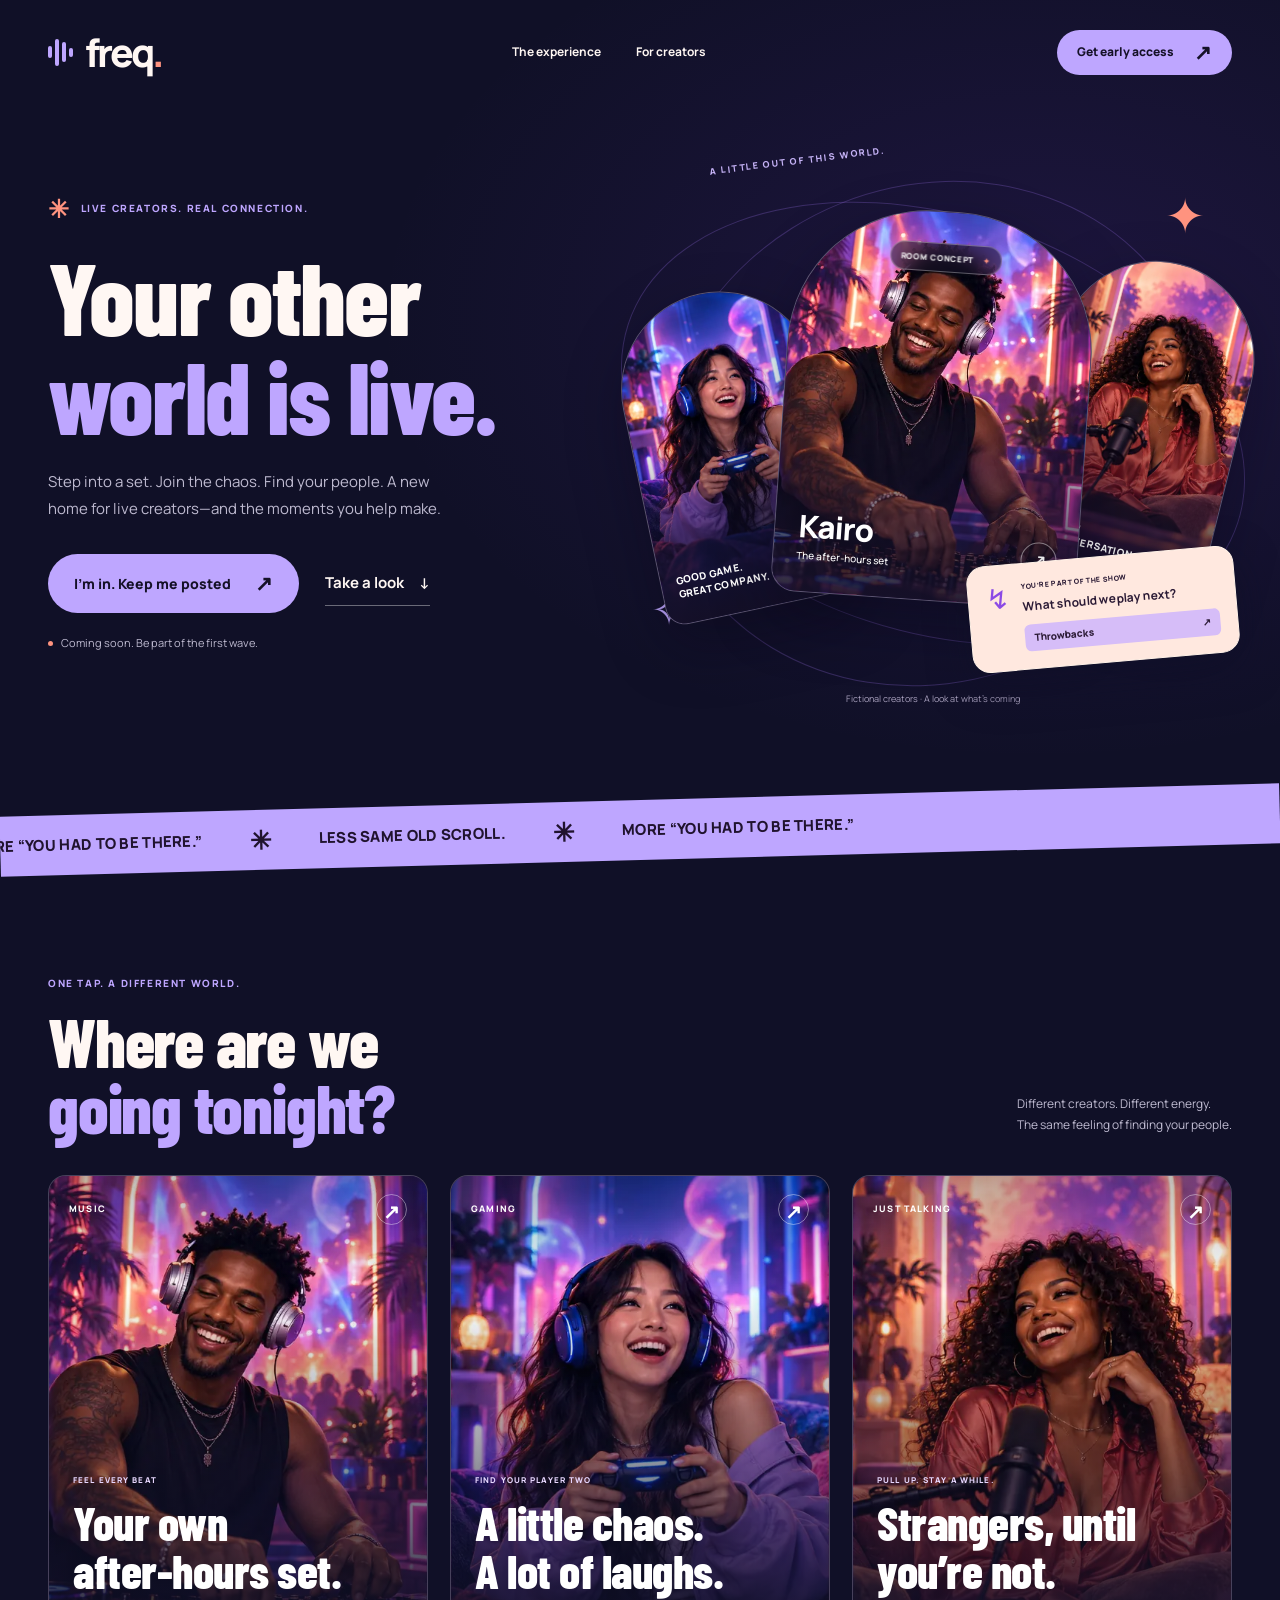
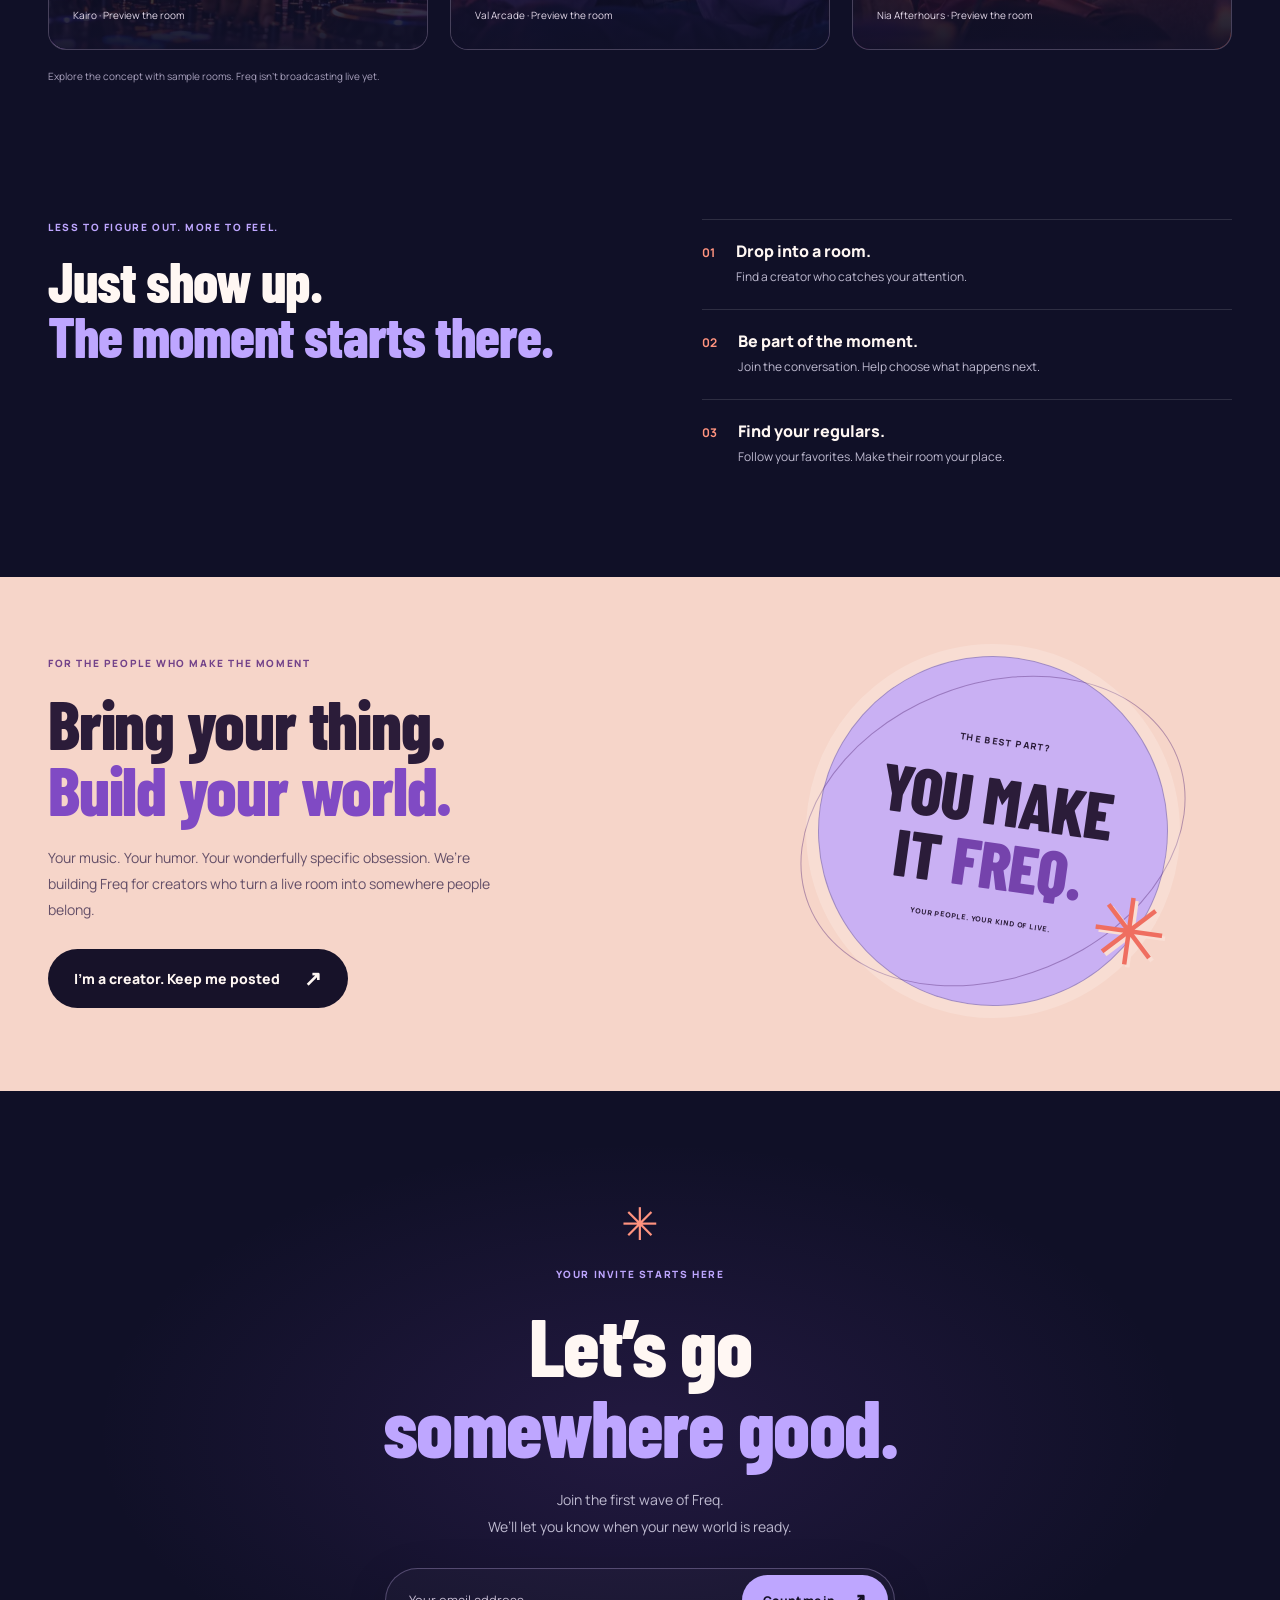
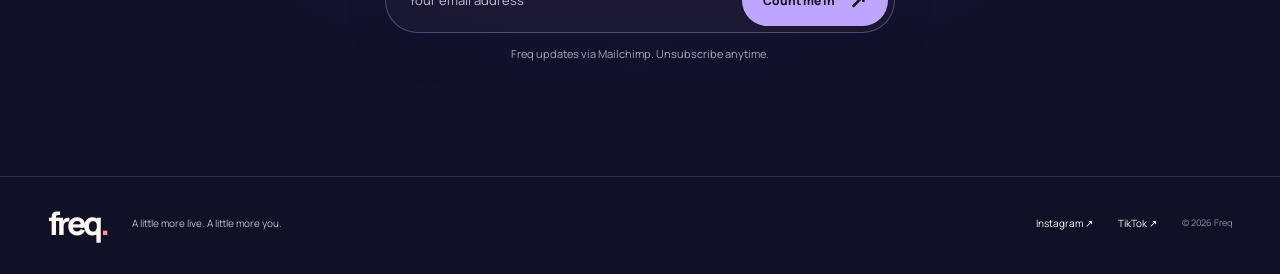
==== commit 09cd51df: "Launch Freq's new live creator world Replace the mood-based landing page with the midnight, violet a" ====
--- a/index.html
+++ b/index.html
@@ -1,400 +1,2190 @@
-<!DOCTYPE html>
+<!doctype html>
 <html lang="en">
 <head>
-<meta charset="UTF-8">
-<meta name="viewport" content="width=device-width, initial-scale=1.0">
-<title>Freq — Tune Into Your Frequency</title>
-<meta name="description" content="The first mood-based video app. You choose your frequency, your feed follows. No algorithm. No doomscroll. Just resonance.">
-<link rel="preconnect" href="https://fonts.googleapis.com">
-<link rel="preconnect" href="https://fonts.gstatic.com" crossorigin>
-<link href="https://fonts.googleapis.com/css2?family=Fraunces:ital,opsz,wght@0,9..144,300..900;1,9..144,300..900&family=Space+Grotesk:wght@300;400;500;600;700&display=swap" rel="stylesheet">
-<style>
-  :root {
-    --bg: #060606;
-    --bg-soft: #0e0e0f;
-    --fg: #f5f3ef;
-    --fg-dim: #9a958c;
-    --fg-faint: #58544d;
-    --radiant: #FFB830;
-    --flow: #4ECDC4;
-    --charged: #FF4757;
-    --cosmic: #A855F7;
-    --grounded: #84CC16;
-    --line: rgba(255,255,255,0.07);
-    --grad: linear-gradient(100deg, #FFB830, #4ECDC4, #A855F7, #84CC16);
-  }
-  * { margin: 0; padding: 0; box-sizing: border-box; }
-  html { scroll-behavior: smooth; -webkit-text-size-adjust: 100%; }
-  body { background: var(--bg); color: var(--fg); font-family: 'Space Grotesk', sans-serif; overflow-x: hidden; line-height: 1.5; }
-  ::selection { background: var(--flow); color: #000; }
-  body::after { content: ''; position: fixed; inset: 0; z-index: 9999; pointer-events: none; opacity: 0.04; background-image: url("data:image/svg+xml,%3Csvg viewBox='0 0 200 200' xmlns='http://www.w3.org/2000/svg'%3E%3Cfilter id='n'%3E%3CfeTurbulence type='fractalNoise' baseFrequency='0.85' numOctaves='4'/%3E%3C/filter%3E%3Crect width='100%25' height='100%25' filter='url(%23n)'/%3E%3C/svg%3E"); background-size: 180px; }
-  .wrap { max-width: 1180px; margin: 0 auto; padding: 0 28px; }
-  nav { position: fixed; top: 0; left: 0; right: 0; z-index: 1000; padding: 18px 0; backdrop-filter: blur(24px) saturate(140%); -webkit-backdrop-filter: blur(24px) saturate(140%); background: rgba(6,6,6,0.55); border-bottom: 1px solid transparent; transition: border-color 0.4s, background 0.4s; }
-  nav.scrolled { border-bottom-color: var(--line); background: rgba(6,6,6,0.8); }
-  .nav-inner { display: flex; align-items: center; justify-content: space-between; }
-  .brand { display: flex; align-items: center; gap: 11px; text-decoration: none; }
-  .brand-wave { display: flex; align-items: center; gap: 2.5px; height: 22px; }
-  .brand-wave span { width: 3px; border-radius: 3px; background: var(--fg); animation: navwave 1.4s ease-in-out infinite; }
-  .brand-wave span:nth-child(1){height:7px;animation-delay:0s}
-  .brand-wave span:nth-child(2){height:13px;animation-delay:.1s}
-  .brand-wave span:nth-child(3){height:20px;animation-delay:.2s}
-  .brand-wave span:nth-child(4){height:13px;animation-delay:.3s}
-  .brand-wave span:nth-child(5){height:7px;animation-delay:.4s}
-  @keyframes navwave { 0%,100%{transform:scaleY(.5);opacity:.5} 50%{transform:scaleY(1);opacity:1} }
-  .brand-name { font-family: 'Fraunces', serif; font-size: 23px; font-weight: 600; letter-spacing: -0.5px; }
-  .brand-name b { color: var(--flow); font-weight: 600; }
-  .nav-cta { font-family: 'Space Grotesk'; font-size: 13.5px; font-weight: 600; letter-spacing: 0.2px; color: #060606; background: var(--fg); border: none; padding: 10px 20px; border-radius: 100px; cursor: pointer; text-decoration: none; transition: transform .25s, box-shadow .3s; }
-  .nav-cta:hover { transform: translateY(-1px); box-shadow: 0 8px 28px rgba(255,255,255,.18); }
-  .hero { position: relative; min-height: 100vh; display: flex; flex-direction: column; align-items: center; justify-content: center; text-align: center; padding: 130px 28px 90px; overflow: hidden; }
-  .field { position: absolute; inset: 0; z-index: 0; overflow: hidden; }
-  .field canvas { width: 100%; height: 100%; display: block; }
-  .hero-glow { position: absolute; width: 70vw; height: 70vw; max-width: 760px; max-height: 760px; border-radius: 50%; filter: blur(130px); opacity: .28; z-index: 0; top: 42%; left: 50%; transform: translate(-50%,-50%); background: conic-gradient(from 0deg, var(--radiant), var(--flow), var(--cosmic), var(--grounded), var(--charged), var(--radiant)); animation: spin 26s linear infinite; }
-  @keyframes spin { to { transform: translate(-50%,-50%) rotate(360deg); } }
-  .hero-content { position: relative; z-index: 2; }
-  .eyebrow { display: inline-flex; align-items: center; gap: 9px; font-size: 12px; font-weight: 500; letter-spacing: 2.5px; text-transform: uppercase; color: var(--fg-dim); padding: 7px 16px; border: 1px solid var(--line); border-radius: 100px; margin-bottom: 34px; background: rgba(255,255,255,0.02); }
-  .eyebrow .dot { width: 6px; height: 6px; border-radius: 50%; background: var(--flow); box-shadow: 0 0 10px var(--flow); animation: blink 2.4s infinite; }
-  @keyframes blink { 0%,100%{opacity:1} 50%{opacity:.25} }
-  h1.hero-title { font-family: 'Fraunces', serif; font-weight: 300; font-size: clamp(46px, 9vw, 132px); line-height: 0.92; letter-spacing: -2.5px; margin-bottom: 30px; }
-  h1.hero-title .line2 { font-style: italic; font-weight: 400; }
-  h1.hero-title .grad { background: var(--grad); background-size: 200% auto; -webkit-background-clip: text; background-clip: text; -webkit-text-fill-color: transparent; animation: flowgrad 8s linear infinite; }
-  @keyframes flowgrad { to { background-position: 200% center; } }
-  .hero-sub { font-size: clamp(16px, 2vw, 20px); color: var(--fg-dim); font-weight: 300; max-width: 560px; margin: 0 auto 42px; line-height: 1.6; }
-  .hero-actions { display: flex; gap: 14px; justify-content: center; align-items: center; flex-wrap: wrap; }
-  .btn-primary { position: relative; font-family: 'Space Grotesk'; font-size: 15.5px; font-weight: 600; color: #060606; background: var(--fg); border: none; padding: 16px 34px; border-radius: 100px; cursor: pointer; text-decoration: none; overflow: hidden; transition: transform .25s; }
-  .btn-primary:hover { transform: translateY(-2px); }
-  .btn-text { font-size: 14.5px; color: var(--fg-dim); text-decoration: none; padding: 16px 10px; transition: color .3s; }
-  .btn-text:hover { color: var(--fg); }
-  .hero-scroll { position: absolute; bottom: 34px; left: 50%; transform: translateX(-50%); z-index: 2; font-size: 11px; letter-spacing: 2px; text-transform: uppercase; color: var(--fg-faint); display: flex; flex-direction: column; align-items: center; gap: 10px; }
-  .hero-scroll .bar { width: 1px; height: 36px; background: linear-gradient(var(--fg-faint), transparent); animation: drop 2s ease-in-out infinite; }
-  @keyframes drop { 0%,100%{opacity:.3; transform:scaleY(.6)} 50%{opacity:1; transform:scaleY(1)} }
-  .marquee { border-top: 1px solid var(--line); border-bottom: 1px solid var(--line); padding: 22px 0; overflow: hidden; white-space: nowrap; background: var(--bg-soft); }
-  .marquee-track { display: inline-flex; gap: 46px; animation: march 30s linear infinite; }
-  .marquee span { font-family: 'Fraunces', serif; font-size: 19px; font-style: italic; color: var(--fg-dim); display: inline-flex; align-items: center; gap: 46px; }
-  .marquee span::after { content: '◇'; color: var(--fg-faint); font-style: normal; font-size: 12px; }
-  @keyframes march { to { transform: translateX(-50%); } }
-  section { position: relative; z-index: 1; }
-  .sec-pad { padding: 110px 0; }
-  .sec-label { font-size: 12px; font-weight: 600; letter-spacing: 3px; text-transform: uppercase; color: var(--fg-faint); margin-bottom: 18px; display: flex; align-items: center; gap: 12px; }
-  .sec-label::before { content: ''; width: 28px; height: 1px; background: currentColor; }
-  .sec-title { font-family: 'Fraunces', serif; font-weight: 300; font-size: clamp(32px, 5vw, 60px); line-height: 1.04; letter-spacing: -1.5px; margin-bottom: 22px; max-width: 760px; }
-  .sec-title em { font-style: italic; }
-  .sec-intro { font-size: 17px; color: var(--fg-dim); font-weight: 300; max-width: 520px; line-height: 1.65; }
-  .problem { background: var(--bg-soft); border-top: 1px solid var(--line); border-bottom: 1px solid var(--line); }
-  .problem-grid { display: grid; grid-template-columns: 1fr 1fr; gap: 70px; align-items: center; }
-  .problem-statements { display: flex; flex-direction: column; gap: 0; }
-  .ps-item { padding: 26px 0; border-bottom: 1px solid var(--line); display: flex; align-items: baseline; gap: 18px; }
-  .ps-item:first-child { border-top: 1px solid var(--line); }
-  .ps-num { font-family: 'Fraunces', serif; font-size: 14px; color: var(--charged); font-style: italic; min-width: 24px; }
-  .ps-text { font-size: 18px; color: var(--fg); font-weight: 400; }
-  .ps-text small { display: block; font-size: 14px; color: var(--fg-dim); font-weight: 300; margin-top: 5px; }
-  .problem-visual { aspect-ratio: 3/4; border-radius: 18px; border: 1px solid var(--line); background: radial-gradient(circle at 50% 30%, rgba(255,71,87,0.12), transparent 60%), #0a0a0b; position: relative; overflow: hidden; display: flex; align-items: center; justify-content: center; }
-  .chaos-line { position: absolute; height: 1px; width: 140%; background: linear-gradient(90deg, transparent, rgba(255,71,87,0.4), transparent); left: -20%; animation: chaos 3s linear infinite; }
-  @keyframes chaos { to { transform: translateX(30%); } }
-  .problem-visual .pv-label { position: relative; z-index: 2; text-align: center; padding: 30px; }
-  .problem-visual .pv-label .big { font-family: 'Fraunces', serif; font-size: 56px; font-style: italic; color: var(--charged); line-height: 1; }
-  .problem-visual .pv-label .small { font-size: 13px; color: var(--fg-dim); margin-top: 10px; letter-spacing: 1px; }
-  .moods-head { text-align: center; display: flex; flex-direction: column; align-items: center; margin-bottom: 60px; }
-  .moods-head .sec-label { justify-content: center; }
-  .moods-head .sec-label::before { display: none; }
-  .mood-stack { display: flex; flex-direction: column; gap: 12px; max-width: 860px; margin: 0 auto; }
-  .mood-row { display: grid; grid-template-columns: 56px 1fr auto; align-items: center; gap: 22px; padding: 26px 30px; border-radius: 16px; border: 1px solid var(--line); background: var(--bg-soft); cursor: pointer; position: relative; overflow: hidden; transition: transform .4s cubic-bezier(.16,1,.3,1), border-color .4s; }
-  .mood-row::before { content: ''; position: absolute; left: 0; top: 0; bottom: 0; width: 3px; background: var(--mc); transform: scaleY(0); transition: transform .4s; transform-origin: center; }
-  .mood-row:hover { transform: translateX(8px); border-color: color-mix(in srgb, var(--mc) 40%, transparent); }
-  .mood-row:hover::before { transform: scaleY(1); }
-  .mood-row:hover .mood-glyph { box-shadow: 0 0 30px -4px var(--mc); transform: scale(1.06); }
-  .mood-glyph { width: 56px; height: 56px; border-radius: 14px; display: flex; align-items: center; justify-content: center; font-size: 26px; background: color-mix(in srgb, var(--mc) 14%, #0a0a0b); border: 1px solid color-mix(in srgb, var(--mc) 30%, transparent); transition: transform .4s, box-shadow .4s; }
-  .mood-info h3 { font-family: 'Fraunces', serif; font-weight: 400; font-size: 25px; letter-spacing: -.5px; margin-bottom: 3px; }
-  .mood-info p { font-size: 14px; color: var(--fg-dim); font-weight: 300; }
-  .mood-freq { display: flex; align-items: center; gap: 2px; height: 30px; }
-  .mood-freq i { display: block; width: 2.5px; border-radius: 2px; background: var(--mc); opacity: .55; animation: mfreq 1.5s ease-in-out infinite; }
-  @keyframes mfreq { 0%,100%{transform:scaleY(.3)} 50%{transform:scaleY(1)} }
-  .bento { display: grid; grid-template-columns: repeat(6, 1fr); gap: 14px; }
-  .card { border: 1px solid var(--line); border-radius: 20px; padding: 32px; background: var(--bg-soft); position: relative; overflow: hidden; transition: border-color .4s, transform .4s; }
-  .card:hover { border-color: rgba(255,255,255,0.16); transform: translateY(-3px); }
-  .card .ico { width: 46px; height: 46px; border-radius: 12px; display: flex; align-items: center; justify-content: center; font-size: 22px; margin-bottom: 20px; border: 1px solid var(--line); }
-  .card h3 { font-family: 'Fraunces', serif; font-weight: 400; font-size: 24px; letter-spacing: -.5px; margin-bottom: 10px; }
-  .card p { font-size: 14.5px; color: var(--fg-dim); font-weight: 300; line-height: 1.6; }
-  .card .tag { position: absolute; top: 22px; right: 22px; font-size: 10px; letter-spacing: 1px; text-transform: uppercase; color: var(--fg-faint); border: 1px solid var(--line); padding: 4px 9px; border-radius: 100px; }
-  .c-wide { grid-column: span 4; }
-  .c-mid { grid-column: span 3; }
-  .c-third { grid-column: span 2; }
-  .card.feature-signal { background: radial-gradient(circle at 80% 20%, rgba(78,205,196,0.1), transparent 55%), var(--bg-soft); }
-  .card.feature-map { background: radial-gradient(circle at 20% 80%, rgba(168,85,247,0.1), transparent 55%), var(--bg-soft); }
-  .signal-demo { display: flex; align-items: flex-end; gap: 5px; height: 60px; margin-top: 22px; }
-  .signal-demo i { flex: 1; background: linear-gradient(var(--flow), color-mix(in srgb, var(--flow) 30%, transparent)); border-radius: 3px; animation: sig 2s ease-in-out infinite; opacity: .8; }
-  @keyframes sig { 0%,100%{transform:scaleY(.4)} 50%{transform:scaleY(1)} }
-  .map-demo { margin-top: 22px; display: flex; flex-direction: column; gap: 7px; }
-  .map-row { display: flex; align-items: center; gap: 10px; }
-  .map-row .nm { font-size: 11px; color: var(--fg-dim); width: 54px; }
-  .map-bar { flex: 1; height: 5px; border-radius: 3px; background: rgba(255,255,255,0.06); overflow: hidden; }
-  .map-bar i { display: block; height: 100%; border-radius: 3px; }
-  .map-row .pc { font-size: 11px; font-weight: 600; width: 30px; text-align: right; }
-  .ritual { background: var(--bg-soft); border-top: 1px solid var(--line); border-bottom: 1px solid var(--line); }
-  .ritual-grid { display: grid; grid-template-columns: 1fr 1fr; gap: 70px; align-items: center; }
-  .phone { width: 280px; aspect-ratio: 9/19; margin: 0 auto; border-radius: 38px; padding: 12px; background: linear-gradient(160deg, #1a1a1c, #0a0a0b); border: 1px solid rgba(255,255,255,0.1); box-shadow: 0 40px 80px -20px rgba(0,0,0,0.8); position: relative; }
-  .phone-screen { width: 100%; height: 100%; border-radius: 28px; background: #060606; overflow: hidden; position: relative; display: flex; flex-direction: column; align-items: center; justify-content: center; padding: 28px; }
-  .phone-glow { position: absolute; width: 200px; height: 200px; border-radius: 50%; filter: blur(60px); opacity: .4; top: 30%; background: var(--cosmic); animation: phoneglow 6s ease-in-out infinite; }
-  @keyframes phoneglow { 0%,100%{background:var(--cosmic)} 25%{background:var(--flow)} 50%{background:var(--radiant)} 75%{background:var(--grounded)} }
-  .phone-screen .pq { position: relative; z-index: 2; text-align: center; }
-  .phone-screen .pq small { font-size: 10px; letter-spacing: 2px; text-transform: uppercase; color: var(--fg-dim); }
-  .phone-screen .pq h4 { font-family: 'Fraunces', serif; font-weight: 300; font-size: 26px; line-height: 1.2; margin: 14px 0 26px; }
-  .phone-pills { display: flex; flex-direction: column; gap: 9px; position: relative; z-index: 2; width: 100%; }
-  .phone-pill { padding: 12px; border-radius: 12px; border: 1px solid var(--line); font-size: 13px; display: flex; align-items: center; gap: 10px; background: rgba(255,255,255,0.03); }
-  .phone-pill.active { border-color: var(--flow); background: color-mix(in srgb, var(--flow) 14%, transparent); }
-  .steps { display: grid; grid-template-columns: repeat(3,1fr); gap: 40px; margin-top: 64px; }
-  .step { position: relative; }
-  .step-n { font-family: 'Fraunces', serif; font-size: 15px; font-style: italic; color: var(--flow); margin-bottom: 18px; padding-bottom: 18px; border-bottom: 1px solid var(--line); }
-  .step h3 { font-family: 'Fraunces', serif; font-weight: 400; font-size: 26px; letter-spacing: -.5px; margin-bottom: 12px; }
-  .step p { font-size: 15px; color: var(--fg-dim); font-weight: 300; line-height: 1.6; }
-  .manifesto { text-align: center; padding: 130px 28px; position: relative; overflow: hidden; }
-  .manifesto .mglow { position: absolute; width: 60vw; height: 60vw; max-width: 600px; max-height: 600px; border-radius: 50%; filter: blur(150px); opacity: .14; top: 50%; left: 50%; transform: translate(-50%,-50%); background: var(--grad); }
-  .manifesto h2 { font-family: 'Fraunces', serif; font-weight: 300; font-style: italic; font-size: clamp(28px, 4.6vw, 56px); line-height: 1.25; letter-spacing: -1px; max-width: 900px; margin: 0 auto; position: relative; z-index: 2; }
-  .manifesto h2 .grad { background: var(--grad); background-size: 200% auto; -webkit-background-clip: text; background-clip: text; -webkit-text-fill-color: transparent; animation: flowgrad 8s linear infinite; font-style: normal; }
-  .waitlist { text-align: center; padding: 120px 28px 130px; border-top: 1px solid var(--line); background: var(--bg-soft); }
-  .waitlist .sec-label { justify-content: center; }
-  .waitlist .sec-label::before { display: none; }
-  .waitlist h2 { font-family: 'Fraunces', serif; font-weight: 300; font-size: clamp(34px, 5.5vw, 64px); letter-spacing: -1.5px; margin-bottom: 18px; }
-  .waitlist h2 em { font-style: italic; }
-  .waitlist p.wl-sub { font-size: 17px; color: var(--fg-dim); font-weight: 300; max-width: 440px; margin: 0 auto 40px; }
-  .wl-form { display: flex; gap: 10px; max-width: 460px; margin: 0 auto; }
-  .wl-form input { flex: 1; padding: 16px 20px; border-radius: 100px; border: 1px solid var(--line); background: rgba(255,255,255,0.03); color: var(--fg); font-family: 'Space Grotesk'; font-size: 15px; outline: none; transition: border-color .3s; }
-  .wl-form input:focus { border-color: var(--flow); }
-  .wl-form input::placeholder { color: var(--fg-faint); }
-  .wl-form button { font-family: 'Space Grotesk'; font-size: 15px; font-weight: 600; color: #060606; background: var(--fg); border: none; padding: 16px 30px; border-radius: 100px; cursor: pointer; white-space: nowrap; transition: transform .25s, box-shadow .3s; }
-  .wl-form button:hover { transform: translateY(-2px); box-shadow: 0 10px 30px rgba(255,255,255,.18); }
-  .wl-success { display: none; margin-top: 22px; font-size: 15px; color: var(--grounded); font-weight: 500; }
-  .wl-success.show { display: block; }
-  .wl-note { margin-top: 18px; font-size: 13px; color: var(--fg-faint); }
-  footer { padding: 50px 0; border-top: 1px solid var(--line); }
-  .footer-inner { display: flex; align-items: center; justify-content: space-between; flex-wrap: wrap; gap: 20px; }
-  .footer-inner p { font-size: 13px; color: var(--fg-faint); }
-  .footer-links { display: flex; gap: 26px; }
-  .footer-links a { font-size: 13px; color: var(--fg-dim); text-decoration: none; transition: color .3s; }
-  .footer-links a:hover { color: var(--fg); }
-  .reveal { opacity: 0; transform: translateY(34px); transition: opacity .8s cubic-bezier(.16,1,.3,1), transform .8s cubic-bezier(.16,1,.3,1); }
-  .reveal.in { opacity: 1; transform: none; }
-  @media (max-width: 900px) {
-    .problem-grid, .ritual-grid { grid-template-columns: 1fr; gap: 44px; }
-    .problem-visual { max-width: 340px; margin: 0 auto; width: 100%; }
-    .bento { grid-template-columns: 1fr 1fr; }
-    .c-wide, .c-mid, .c-third { grid-column: span 2; }
-    .steps { grid-template-columns: 1fr; gap: 30px; }
-  }
-  @media (max-width: 560px) {
-    .bento { grid-template-columns: 1fr; }
-    .c-wide, .c-mid, .c-third { grid-column: span 1; }
-    .wl-form { flex-direction: column; }
-    .wl-form button { width: 100%; }
-    .mood-row { grid-template-columns: 48px 1fr; padding: 20px; gap: 16px; }
-    .mood-freq { display: none; }
-    .hero-actions { flex-direction: column; width: 100%; }
-    .btn-primary { width: 100%; text-align: center; }
-    .sec-pad { padding: 80px 0; }
-  }
-  @media (prefers-reduced-motion: reduce) { *, *::before, *::after { animation: none !important; transition: none !important; } .reveal { opacity: 1; transform: none; } }
+<meta charset="utf-8" />
+<meta name="viewport" content="width=device-width,initial-scale=1" />
+<meta name="theme-color" content="#101027" />
+<title>Freq — Your other world is live.</title>
+<meta name="description" content="Step into a set. Join the chaos. Find your people. Meet Freq, a new home for live creators and the moments you help make. Join the waitlist." />
+<link rel="canonical" href="https://www.getfreq.app/" />
+<meta property="og:title" content="Freq — Your other world is live." />
+<meta property="og:description" content="Live creators. Real connection. A whole new world to drop into. Join the first wave." />
+<meta property="og:type" content="website" />
+<meta property="og:url" content="https://www.getfreq.app/" />
+<meta property="og:image" content="https://www.getfreq.app/assets/creator-worlds-v3.jpg" />
+<meta property="og:image:width" content="1536" />
+<meta property="og:image:height" content="1024" />
+<meta property="og:image:alt" content="The Freq concept: music, gaming and conversation in a colorful live creator world." />
+<meta name="twitter:card" content="summary_large_image" />
+<link rel="preload" href="/assets/creator-worlds-v3.webp" as="image" type="image/webp" />
+<link rel="icon" href="data:image/svg+xml,%3Csvg xmlns='http://www.w3.org/2000/svg' viewBox='0 0 32 32'%3E%3Crect width='32' height='32' rx='10' fill='%23BEA6FF'/%3E%3Cpath d='M7 13v6m6-12v18m6-14v10m6-7v4' stroke='%23101027' stroke-width='3' stroke-linecap='round'/%3E%3C/svg%3E" />
+<style>@font-face {
+  font-family: Freq Display;
+  src: url('/assets/fonts/BarlowCondensed-ExtraBold.ttf') format('truetype');
+  font-weight: 800;
+  font-display: swap;
+}
+@font-face {
+  font-family: Freq Sans;
+  src: url('/assets/fonts/Manrope.ttf') format('truetype');
+  font-weight: 200 800;
+  font-display: swap;
+}
+:root {
+  color-scheme: dark;
+  --bg: #101027;
+  --ink: #fff7f3;
+  --muted: #bebad0;
+  --lavender: #bea6ff;
+  --coral: #ff937f;
+  --line: #ffffff20;
+  --art: url('/assets/creator-worlds-v3.webp');
+}
+* {
+  box-sizing: border-box;
+}
+html {
+  scroll-behavior: smooth;
+  scroll-padding-top: 28px;
+}
+body {
+  overflow-x: clip;
+  margin: 0;
+  background: var(--bg);
+  color: var(--ink);
+  font: 15px/1.65 Freq Sans,Arial,sans-serif;
+}
+body:has(dialog[open]) {
+  overflow: hidden;
+}
+button,input {
+  font: inherit;
+}
+button {
+  cursor: pointer;
+}
+a {
+  color: inherit;
+  text-decoration: none;
+}
+button,a,input {
+  -webkit-tap-highlight-color: transparent;
+}
+button:focus-visible,a:focus-visible,input:focus-visible {
+  outline: 3px solid #b8dfff;
+  outline-offset: 5px;
+}
+button:disabled {
+  opacity: .6;
+  cursor: wait;
+}
+h1,h2,h3,p {
+  margin: 0;
+}
+h1,h2 {
+  font-family: Freq Display,Impact,sans-serif;
+  font-weight: 800;
+  line-height: .98;
+  letter-spacing: -.018em;
+}
+h1 em,h2 em {
+  font-style: normal;
+  color: var(--lavender);
+}
+h3 {
+  line-height: 1.2;
+}
+p {
+  color: var(--muted);
+}
+[hidden] {
+  display: none!important;
+}
+.wrap {
+  width: min(1320px,100%);
+  padding-inline: 48px;
+  margin-inline: auto;
+}
+.button {
+  display: inline-flex;
+  align-items: center;
+  justify-content: center;
+  gap: 24px;
+  background: var(--lavender);
+  color: #151127;
+  border: 1px solid transparent;
+  border-radius: 99px;
+  font-size: 14px;
+  font-weight: 800;
+  padding: 17px 25px;
+  min-height: 54px;
+  transition: transform .2s,background .2s;
+}
+.button:hover {
+  background: #d3c0ff;
+  transform: translateY(-2px);
+}
+.button span {
+  font-size: 21px;
+  line-height: 1;
+}
+.button-small {
+  font-size: 12px;
+  min-height: 43px;
+  padding: 11px 19px;
+  gap: 20px;
+}
+.button-dark {
+  background: #171229;
+  color: #fff7f3;
+}
+.button-dark:hover {
+  background: #302144;
+}
+.text-link {
+  display: inline-flex;
+  align-items: center;
+  gap: 15px;
+  font-weight: 700;
+  border-bottom: 1px solid #ffffff60;
+  padding: 10px 0;
+}
+.text-link:hover {
+  color: var(--lavender);
+}
+.eyebrow {
+  color: var(--lavender);
+  font-size: 10px;
+  font-weight: 800;
+  letter-spacing: .16em;
+}
+.skip {
+  position: fixed;
+  left: 20px;
+  top: -100px;
+  z-index: 100;
+  background: var(--lavender);
+  color: #151127;
+  padding: 15px;
+  border-radius: 10px;
+}
+.skip:focus {
+  top: 12px;
+}
+.sr-only {
+  position: absolute;
+  width: 1px;
+  height: 1px;
+  padding: 0;
+  margin: -1px;
+  overflow: hidden;
+  clip: rect(0,0,0,0);
+  white-space: nowrap;
+  border: 0;
+}
+/* The header keeps only two paths: understand the experience or join. */
+.topbar {
+  height: 104px;
+  display: flex;
+  align-items: center;
+  justify-content: space-between;
+  gap: 30px;
+  position: relative;
+  z-index: 2;
+}
+.brand {
+  display: inline-flex;
+  align-items: center;
+  font-size: 39px;
+  line-height: 1;
+  font-weight: 800;
+  letter-spacing: -3px;
+}
+.brand-dot {
+  color: var(--coral);
+}
+.brand-mark {
+  display: flex;
+  align-items: center;
+  gap: 3px;
+  height: 28px;
+  margin-right: 12px;
+}
+.brand-mark i {
+  display: block;
+  width: 4px;
+  background: var(--lavender);
+  border-radius: 5px;
+  height: 12px;
+}
+.brand-mark i:nth-child(2) {
+  height: 27px;
+}
+.brand-mark i:nth-child(3) {
+  height: 20px;
+}
+.brand-mark i:nth-child(4) {
+  height: 9px;
+}
+.topbar nav {
+  display: flex;
+  gap: 35px;
+  font-size: 12px;
+  font-weight: 700;
+}
+.topbar nav a:hover,.footer a:hover {
+  color: var(--lavender);
+}
+/* Creator portraits are displayed from three equal panels of original art. */
+.hero {
+  display: grid;
+  grid-template-columns: 1.04fr 1fr;
+  align-items: center;
+  min-height: 690px;
+  padding-top: 35px;
+  padding-bottom: 85px;
+  position: relative;
+}
+.hero:before {
+  content: '';
+  position: absolute;
+  inset: -105px 0 -5px 25%;
+  background: radial-gradient(ellipse at 75% 40%,#6d37ca26,transparent 65%);
+  pointer-events: none;
+}
+.hero-copy {
+  position: relative;
+  z-index: 1;
+}
+.hero .eyebrow {
+  display: flex;
+  align-items: center;
+  gap: 10px;
+}
+.spark {
+  color: var(--coral);
+  font-size: 25px;
+  line-height: 1;
+}
+.hero h1 {
+  font-size: clamp(82px,7.9vw,110px);
+  margin: 25px 0 24px;
+  line-height: .98;
+}
+.hero-description {
+  max-width: 410px;
+  font-size: 15px;
+  line-height: 1.8;
+}
+.hero-actions {
+  display: flex;
+  flex-wrap: wrap;
+  align-items: center;
+  gap: 26px;
+  margin-top: 32px;
+}
+.coming-soon {
+  font-size: 11px;
+  margin-top: 21px;
+  display: flex;
+  align-items: center;
+  gap: 8px;
+}
+.coming-soon>span {
+  width: 5px;
+  height: 5px;
+  background: var(--coral);
+  border-radius: 50%;
+}
+.hero-world {
+  height: 565px;
+  position: relative;
+  isolation: isolate;
+  margin-left: -18px;
+}
+.world-ring {
+  position: absolute;
+  inset: 43px 22px 25px;
+  border: 1px solid #a278f840;
+  border-radius: 50%;
+  transform: rotate(-22deg);
+  pointer-events: none;
+  z-index: -1;
+}
+.ring-two {
+  inset: 73px -22px 75px;
+  transform: rotate(18deg);
+}
+.world-star {
+  position: absolute;
+  font-size: 48px;
+  color: var(--coral);
+  line-height: 1;
+}
+.star-one {
+  right: 27px;
+  top: 49px;
+}
+.star-two {
+  left: 17px;
+  bottom: 77px;
+  color: var(--lavender);
+  font-size: 43px;
+}
+.world-caption {
+  position: absolute;
+  top: 12px;
+  left: 75px;
+  transform: rotate(-7deg);
+  font-size: 9px;
+  font-weight: 800;
+  letter-spacing: .18em;
+  color: #c6b3f7;
+}
+.portal {
+  position: absolute;
+  padding: 0;
+  color: white;
+  border: 1px solid #ffffff3b;
+  overflow: hidden;
+  background: #292044;
+  box-shadow: 0 24px 60px #08041460;
+  transition: transform .25s;
+}
+.portrait {
+  position: absolute;
+  inset: 0;
+  background-image: var(--art);
+  background-repeat: no-repeat;
+  background-size: 300% auto;
+  background-position: calc(var(--panel) * 50%) 26%;
+  pointer-events: none;
+}
+.portal-shade {
+  position: absolute;
+  inset: 0;
+  background: linear-gradient(180deg,#10102700 40%,#151027e8 100%);
+}
+.portal-main {
+  width: 51%;
+  height: 390px;
+  left: 25%;
+  top: 69px;
+  border-radius: 140px 140px 24px 24px;
+  transform: rotate(4deg);
+  z-index: 3;
+}
+.portal-main:hover {
+  transform: rotate(1deg) translateY(-5px);
+}
+.portal-left {
+  width: 33%;
+  height: 321px;
+  left: 0;
+  top: 148px;
+  border-radius: 100px 100px 20px 20px;
+  transform: rotate(-12deg);
+  z-index: 1;
+}
+.portal-left:hover {
+  transform: rotate(-9deg) translateY(-5px);
+}
+.portal-right {
+  width: 33%;
+  height: 325px;
+  right: -7px;
+  top: 117px;
+  border-radius: 100px 100px 20px 20px;
+  transform: rotate(14deg);
+  z-index: 1;
+}
+.portal-right:hover {
+  transform: rotate(10deg) translateY(-5px);
+}
+.portal-label {
+  position: absolute;
+  left: 15px;
+  right: 12px;
+  bottom: 23px;
+  text-align: left;
+  font-size: 10px;
+  font-weight: 800;
+  line-height: 1.4;
+  letter-spacing: .04em;
+}
+.room-tag {
+  position: absolute;
+  top: 31px;
+  left: 50%;
+  transform: translateX(-50%);
+  display: flex;
+  gap: 9px;
+  align-items: center;
+  white-space: nowrap;
+  font-size: 8px;
+  letter-spacing: .09em;
+  font-weight: 800;
+  background: #11102785;
+  border: 1px solid #ffffff50;
+  backdrop-filter: blur(10px);
+  padding: 7px 10px;
+  border-radius: 20px;
+}
+.room-tag>span {
+  color: var(--coral);
+}
+.portal-name {
+  position: absolute;
+  left: 23px;
+  bottom: 30px;
+  font-size: 31px;
+  font-weight: 800;
+  letter-spacing: -1px;
+  text-align: left;
+  line-height: 1.2;
+}
+.portal-name small {
+  display: block;
+  font-size: 10px;
+  letter-spacing: 0;
+  font-weight: 500;
+  margin-top: 5px;
+}
+.portal-enter {
+  position: absolute;
+  bottom: 29px;
+  right: 20px;
+  border: 1px solid #ffffff70;
+  border-radius: 50%;
+  width: 36px;
+  height: 36px;
+  display: grid;
+  place-items: center;
+  font-size: 21px;
+}
+.floating-prompt {
+  display: flex;
+  align-items: flex-start;
+  gap: 13px;
+  position: absolute;
+  right: -5px;
+  bottom: 44px;
+  z-index: 4;
+  width: 268px;
+  padding: 17px;
+  background: #ffe8df;
+  color: #2b1a35;
+  border: 1px solid #fff2e8;
+  border-radius: 18px;
+  transform: rotate(-5deg);
+  box-shadow: 0 15px 40px #10102780;
+  text-align: left;
+  transition: transform .2s;
+}
+.floating-prompt:hover {
+  transform: rotate(-2deg) translateY(-3px);
+}
+.floating-prompt>span:last-child {
+  flex: 1;
+}
+.prompt-icon {
+  font-size: 28px;
+  line-height: 1.1;
+  color: #8b4ae5;
+}
+.floating-prompt small {
+  display: block;
+  font-size: 7px;
+  letter-spacing: .09em;
+  font-weight: 800;
+}
+.floating-prompt strong {
+  display: block;
+  font-size: 12px;
+  margin: 4px 0 9px;
+}
+.sample-choice {
+  display: flex;
+  justify-content: space-between;
+  align-items: center;
+  background: #d6bdf8;
+  padding: 5px 10px;
+  border-radius: 6px;
+  font-size: 10px;
+  font-weight: 800;
+}
+.art-caption {
+  position: absolute;
+  bottom: 0;
+  left: 0;
+  right: 0;
+  font-size: 9px;
+  text-align: center;
+  color: #aaa2bf;
+}
+.world-strip {
+  overflow: hidden;
+  background: var(--lavender);
+  color: #20132e;
+  transform: rotate(-1.5deg);
+  margin: 6px 0 8px;
+  padding: 17px 0;
+}
+.world-strip>div {
+  width: max-content;
+  display: flex;
+  align-items: center;
+  gap: 47px;
+  margin-left: -30px;
+  font-size: 15px;
+  font-weight: 800;
+  letter-spacing: .02em;
+}
+.world-strip i {
+  font-style: normal;
+  font-size: 26px;
+  line-height: 1;
+}
+.explore {
+  padding-top: 107px;
+  padding-bottom: 35px;
+}
+.section-heading {
+  display: flex;
+  justify-content: space-between;
+  align-items: flex-end;
+  gap: 30px;
+  margin-bottom: 34px;
+}
+.section-heading h2 {
+  font-size: 68px;
+  margin-top: 16px;
+}
+.section-heading h2 span {
+  color: var(--lavender);
+}
+.section-heading>p {
+  font-size: 12px;
+  padding-bottom: 5px;
+  line-height: 1.8;
+}
+.room-grid {
+  display: grid;
+  grid-template-columns: repeat(3,minmax(0,1fr));
+  gap: 22px;
+}
+.world-card {
+  position: relative;
+  aspect-ratio: .8;
+  min-height: 330px;
+  overflow: hidden;
+  color: white;
+  background: #28213f;
+  border: 1px solid #ffffff25;
+  border-radius: 18px;
+  text-align: left;
+  padding: 0;
+  isolation: isolate;
+  transition: transform .25s,border-color .25s;
+}
+.world-card:hover {
+  transform: translateY(-6px);
+  border-color: #c9a6ff;
+}
+.world-card .portrait {
+  transition: scale .5s;
+}
+.world-card:hover .portrait {
+  scale: 1.035;
+}
+.world-card-shade {
+  position: absolute;
+  inset: 0;
+  background: linear-gradient(180deg,#10102744 0%,#10102700 25%,#10102755 52%,#101027f5 100%);
+}
+.category {
+  position: absolute;
+  left: 20px;
+  right: 20px;
+  top: 18px;
+  display: flex;
+  align-items: center;
+  justify-content: space-between;
+  font-size: 9px;
+  font-weight: 800;
+  letter-spacing: .13em;
+}
+.category>span {
+  display: grid;
+  place-items: center;
+  width: 31px;
+  height: 31px;
+  border: 1px solid #ffffff65;
+  border-radius: 50%;
+  font-size: 20px;
+  letter-spacing: 0;
+}
+.world-card-copy {
+  position: absolute;
+  left: 24px;
+  right: 20px;
+  bottom: 25px;
+}
+.world-card-copy>small {
+  color: #e8d8ff;
+  font-size: 8px;
+  font-weight: 800;
+  letter-spacing: .14em;
+}
+.world-card-copy strong {
+  display: block;
+  font-family: Freq Display,Impact,sans-serif;
+  font-size: 47px;
+  line-height: 1.02;
+  letter-spacing: -.01em;
+  margin: 9px 0 12px;
+}
+.world-card-copy>span {
+  display: block;
+  font-size: 10px;
+  color: #e3d8e9;
+}
+.concept-note {
+  font-size: 10px;
+  margin-top: 18px;
+  color: #a8a1bd;
+}
+.how-it-feels {
+  display: grid;
+  grid-template-columns: 1.1fr 1fr;
+  gap: 70px;
+  padding-block: 100px 110px;
+}
+.simple-heading h2 {
+  font-size: 56px;
+  margin-top: 18px;
+}
+.simple-heading h2 span {
+  color: var(--lavender);
+}
+.steps {
+  list-style: none;
+  margin: 0;
+  padding: 0;
+}
+.steps li {
+  display: flex;
+  gap: 21px;
+  border-top: 1px solid var(--line);
+  padding: 22px 0;
+}
+.steps li:last-child {
+  padding-bottom: 0;
+}
+.step-number {
+  color: var(--coral);
+  font-size: 12px;
+  line-height: 1.8;
+  font-weight: 700;
+}
+.steps h3 {
+  font-size: 16px;
+  font-weight: 800;
+  margin-bottom: 6px;
+}
+.steps p {
+  font-size: 12px;
+}
+.creator-section {
+  background: #f6d5c9;
+  color: #2b1c39;
+  position: relative;
+  overflow: hidden;
+}
+.creator-inner {
+  display: grid;
+  grid-template-columns: 1.15fr .85fr;
+  gap: 60px;
+  align-items: center;
+  padding-block: 78px 83px;
+}
+.creator-copy .eyebrow {
+  color: #724289;
+}
+.creator-copy h2 {
+  font-size: 68px;
+  margin-block: 18px 22px;
+}
+.creator-copy h2 span {
+  color: #804ac4;
+}
+.creator-copy>p:not(.eyebrow) {
+  font-size: 14px;
+  color: #644f68;
+  max-width: 465px;
+  line-height: 1.85;
+}
+.creator-copy>.button {
+  margin-top: 26px;
+}
+.creator-sticker {
+  position: relative;
+  aspect-ratio: 1;
+  max-width: 350px;
+  width: 100%;
+  margin: auto;
+  display: flex;
+  flex-direction: column;
+  align-items: center;
+  justify-content: center;
+  text-align: center;
+  transform: rotate(8deg);
+  background: #c9b0f3;
+  border-radius: 50%;
+  border: 1px solid #2b1c3940;
+  outline: 12px solid #ffffff30;
+  isolation: isolate;
+}
+.sticker-orbit {
+  position: absolute;
+  inset: 27px -25px;
+  border: 1px solid #5f347d70;
+  transform: rotate(-30deg);
+  border-radius: 50%;
+  z-index: -1;
+}
+.sticker-small {
+  font-size: 9px;
+  font-weight: 800;
+  letter-spacing: .16em;
+  margin-bottom: 17px;
+}
+.creator-sticker strong {
+  font-family: Freq Display,Impact,sans-serif;
+  font-size: 66px;
+  line-height: .96;
+  letter-spacing: -1px;
+}
+.creator-sticker strong em {
+  font-style: normal;
+  color: #7543ac;
+}
+.sticker-star {
+  position: absolute;
+  right: -13px;
+  bottom: 49px;
+  color: #ef6e60;
+  font-size: 92px;
+  line-height: 1;
+  text-shadow: 3px 2px #f9ded4;
+}
+.sticker-bottom {
+  font-size: 7px;
+  font-weight: 800;
+  letter-spacing: .12em;
+  margin-top: 21px;
+}
+.waitlist {
+  position: relative;
+  text-align: center;
+  padding-top: 110px;
+  padding-bottom: 80px;
+  isolation: isolate;
+}
+.waitlist:before {
+  content: '';
+  position: absolute;
+  inset: 0;
+  pointer-events: none;
+  background: radial-gradient(ellipse at center,#7741b32e,transparent 60%);
+  z-index: -1;
+}
+.waitlist-star {
+  display: block;
+  color: var(--coral);
+  font-size: 45px;
+  line-height: 1;
+  margin-bottom: 20px;
+}
+.waitlist h2 {
+  font-size: 82px;
+  margin-block: 22px;
+}
+.waitlist-description {
+  font-size: 14px;
+  line-height: 1.9;
+}
+.waitlist form {
+  position: relative;
+  width: min(510px,100%);
+  margin: 28px auto 0;
+}
+.signup-row {
+  display: flex;
+  padding: 6px;
+  gap: 8px;
+  border: 1px solid #cbb6ef50;
+  border-radius: 99px;
+  background: #ffffff06;
+  box-shadow: 0 12px 45px #06041720;
+}
+.signup-row input {
+  min-width: 0;
+  flex: 1;
+  background: transparent;
+  border: 0;
+  border-radius: 99px;
+  padding: 13px 17px;
+  font-size: 13px;
+  color: var(--ink);
+}
+.signup-row input::placeholder {
+  color: #c2b9d0;
+}
+.signup-row .button {
+  white-space: nowrap;
+  font-size: 12px;
+  gap: 14px;
+  padding: 14px 20px;
+  min-height: 48px;
+}
+.signup-consent {
+  font-size: 11px;
+  margin-top: 12px;
+  color: #aaa1be;
+}
+#waitlistStatus {
+  font-size: 12px;
+  min-height: 22px;
+  margin-top: 11px;
+  color: #dfd2ff;
+}
+#waitlistStatus[data-state=error] {
+  color: #ffb5a4;
+}
+.honeypot {
+  position: absolute;
+  left: -9999px;
+  width: 1px;
+  height: 1px;
+  overflow: hidden;
+}
+.footer {
+  border-top: 1px solid var(--line);
+  display: flex;
+  gap: 25px;
+  align-items: center;
+  padding-block: 30px 35px;
+}
+.footer .brand {
+  font-size: 32px;
+}
+.footer p {
+  font-size: 10px;
+}
+.footer nav {
+  margin-left: auto;
+  display: flex;
+  gap: 25px;
+  font-size: 10px;
+}
+.footer small {
+  font-size: 9px;
+  color: #9188a6;
+}
+/* Room previews demonstrate one choice and a local follow, without fake broadcasts. */
+dialog {
+  padding: 0;
+  background: #19152c;
+  color: var(--ink);
+  border: 1px solid #ffffff30;
+  border-radius: 24px;
+  width: min(800px,calc(100% - 32px));
+  max-height: calc(100dvh - 32px);
+  box-shadow: 0 30px 120px #080413cc;
+  overflow: auto;
+}
+dialog::backdrop {
+  background: #090717cc;
+  backdrop-filter: blur(12px);
+}
+.dialog-close {
+  position: absolute;
+  z-index: 4;
+  right: 13px;
+  top: 13px;
+  border: 1px solid #ffffff50;
+  color: #fff;
+  background: #171126bd;
+  border-radius: 50%;
+  height: 38px;
+  width: 38px;
+  font-size: 25px;
+  line-height: 1;
+}
+.room-preview {
+  display: grid;
+  grid-template-columns: 1fr 1fr;
+  min-height: 530px;
+}
+.preview-scene {
+  position: relative;
+  min-height: 530px;
+  overflow: hidden;
+}
+.preview-scene .portrait {
+  background-size: 300% auto;
+}
+.preview-scene .portal-shade {
+  background: linear-gradient(180deg,#10102730,transparent 40%,#101027e8);
+}
+.preview-scene .room-tag {
+  left: 20px;
+  top: 22px;
+  transform: none;
+}
+.preview-creator {
+  position: absolute;
+  bottom: 30px;
+  left: 25px;
+  right: 20px;
+}
+.preview-creator h2 {
+  font-size: 48px;
+  margin: 0 0 7px;
+}
+.preview-creator p {
+  font-size: 12px;
+  color: white;
+}
+.preview-controls {
+  padding: 72px 28px 27px;
+  display: flex;
+  flex-direction: column;
+  align-items: stretch;
+}
+.preview-controls .eyebrow {
+  font-size: 8px;
+}
+.preview-controls h3 {
+  font-size: 23px;
+  line-height: 1.25;
+  margin-top: 12px;
+}
+.preview-controls>p:not(.eyebrow) {
+  font-size: 12px;
+  margin-top: 12px;
+}
+.poll {
+  margin-top: 24px;
+}
+.poll-label {
+  display: block;
+  font-size: 11px;
+  color: var(--ink);
+  font-weight: 800;
+  margin-bottom: 10px;
+}
+.poll-options {
+  display: flex;
+  flex-direction: column;
+  gap: 8px;
+}
+.poll-option {
+  display: flex;
+  justify-content: space-between;
+  gap: 8px;
+  align-items: center;
+  border-radius: 10px;
+  padding: 12px 14px;
+  border: 1px solid #ffffff30;
+  background: #29213d;
+  color: #fff;
+  font-size: 12px;
+  text-align: left;
+  min-height: 45px;
+}
+.poll-option:hover {
+  background: #36264f;
+}
+.poll-option[aria-pressed=true] {
+  background: var(--lavender);
+  color: #241337;
+  border-color: var(--lavender);
+  font-weight: 800;
+}
+.poll-status {
+  font-size: 10px;
+  color: #cbb5ec;
+  margin: 8px 0 19px;
+  min-height: 17px;
+}
+.follow-button {
+  width: 100%;
+  font-size: 12px;
+  padding: 13px 18px;
+  min-height: 47px;
+}
+.follow-button[aria-pressed=true] {
+  background: #2e2542;
+  color: #eadbff;
+  border-color: #b291dc;
+}
+.next-room {
+  margin-top: 12px;
+  background: transparent;
+  border: 0;
+  color: #dbcaef;
+  text-decoration: underline;
+  text-underline-offset: 4px;
+  font-size: 11px;
+  padding: 10px;
+  min-height: 42px;
+}
+.preview-controls .demo-note {
+  font-size: 9px!important;
+  color: #a59bb9;
+  margin-top: auto!important;
+  padding-top: 20px;
+  line-height: 1.6;
+}
+#toast {
+  position: fixed;
+  z-index: 100;
+  bottom: 22px;
+  left: 50%;
+  transform: translate(-50%,20px);
+  max-width: calc(100% - 30px);
+  padding: 11px 18px;
+  border-radius: 14px;
+  background: #eee3ff;
+  color: #21132f;
+  box-shadow: 0 6px 35px #0c061b60;
+  font-size: 12px;
+  font-weight: 700;
+  opacity: 0;
+  pointer-events: none;
+  transition: opacity .2s,transform .2s;
+}
+#toast.visible {
+  opacity: 1;
+  transform: translate(-50%,0);
+}
+@media(min-width:1440px) {
+  .hero-world {
+    margin-left: 0;
+  }
+  .hero {
+    padding-bottom: 90px;
+  }
+}
+@media(max-width:1100px) {
+  .wrap {
+    padding-inline: 34px;
+  }
+  .hero {
+    grid-template-columns: 1.05fr 1fr;
+    min-height: 630px;
+    padding-bottom: 55px;
+  }
+  .hero h1 {
+    font-size: 86px;
+  }
+  .hero-world {
+    height: 520px;
+    margin-left: -30px;
+  }
+  .portal-main {
+    top: 65px;
+    height: 350px;
+  }
+  .portal-left {
+    height: 285px;
+    top: 145px;
+  }
+  .portal-right {
+    height: 290px;
+    top: 120px;
+  }
+  .floating-prompt {
+    width: 235px;
+    bottom: 48px;
+  }
+  .world-caption {
+    left: 40px;
+  }
+  .hero-actions {
+    gap: 20px;
+  }
+  .hero-actions .button {
+    padding-inline: 18px;
+    font-size: 12px;
+    gap: 15px;
+  }
+  .text-link {
+    font-size: 12px;
+  }
+  .room-grid {
+    gap: 16px;
+  }
+  .world-card-copy {
+    left: 19px;
+  }
+  .world-card-copy strong {
+    font-size: 40px;
+  }
+  .creator-inner {
+    gap: 40px;
+  }
+  .creator-sticker strong {
+    font-size: 59px;
+  }
+  .creator-copy h2 {
+    font-size: 61px;
+  }
+}
+@media(max-width:800px) {
+  .wrap {
+    padding-inline: 24px;
+  }
+  .topbar {
+    height: 86px;
+    gap: 18px;
+  }
+  .topbar nav {
+    gap: 20px;
+    font-size: 11px;
+  }
+  .brand {
+    font-size: 34px;
+  }
+  .brand-mark {
+    margin-right: 9px;
+  }
+  .hero {
+    grid-template-columns: 1fr;
+    min-height: 0;
+    padding-top: 37px;
+    padding-bottom: 45px;
+  }
+  .hero:before {
+    inset: 120px 0 0;
+    background: radial-gradient(ellipse at 60% 60%,#6d37ca30,transparent 65%);
+  }
+  .hero-copy {
+    max-width: 540px;
+  }
+  .hero h1 {
+    font-size: 95px;
+    margin-block: 24px;
+  }
+  .hero-description {
+    max-width: 400px;
+    font-size: 14px;
+  }
+  .hero-world {
+    width: min(520px,100%);
+    height: 550px;
+    margin: 30px auto 0;
+  }
+  .portal-main {
+    height: 379px;
+    top: 65px;
+  }
+  .portal-left {
+    height: 313px;
+    top: 143px;
+  }
+  .portal-right {
+    height: 315px;
+    top: 120px;
+  }
+  .floating-prompt {
+    width: 260px;
+    bottom: 38px;
+  }
+  .world-caption {
+    left: 76px;
+  }
+  .hero-actions .button {
+    font-size: 13px;
+    padding-inline: 23px;
+  }
+  .world-strip>div {
+    font-size: 13px;
+    gap: 30px;
+  }
+  .explore {
+    padding-top: 75px;
+  }
+  .section-heading h2 {
+    font-size: 59px;
+  }
+  .section-heading>p {
+    max-width: 220px;
+    font-size: 11px;
+  }
+  .room-grid {
+    gap: 12px;
+  }
+  .world-card {
+    min-height: 305px;
+    border-radius: 14px;
+  }
+  .world-card-copy {
+    left: 16px;
+    right: 10px;
+    bottom: 21px;
+  }
+  .world-card-copy strong {
+    font-size: 31px;
+  }
+  .world-card-copy>small {
+    font-size: 6px;
+  }
+  .world-card-copy>span {
+    font-size: 8px;
+  }
+  .category {
+    left: 14px;
+    right: 13px;
+    font-size: 7px;
+  }
+  .how-it-feels {
+    gap: 35px;
+    padding-block: 65px 75px;
+    grid-template-columns: 1fr 1fr;
+  }
+  .simple-heading h2 {
+    font-size: 44px;
+  }
+  .eyebrow {
+    font-size: 9px;
+  }
+  .creator-inner {
+    padding-block: 60px;
+    gap: 35px;
+    grid-template-columns: 1.2fr .8fr;
+  }
+  .creator-copy h2 {
+    font-size: 51px;
+  }
+  .creator-copy>p:not(.eyebrow) {
+    font-size: 12px;
+  }
+  .creator-copy>.button {
+    font-size: 11px;
+    padding-inline: 17px;
+    gap: 12px;
+  }
+  .creator-sticker strong {
+    font-size: 45px;
+  }
+  .sticker-small {
+    font-size: 7px;
+    margin-bottom: 13px;
+  }
+  .sticker-bottom {
+    font-size: 5px;
+    margin-top: 17px;
+  }
+  .sticker-star {
+    font-size: 70px;
+    bottom: 23px;
+  }
+  .waitlist {
+    padding-top: 80px;
+    padding-bottom: 60px;
+  }
+  .waitlist h2 {
+    font-size: 72px;
+  }
+  .footer {
+    flex-wrap: wrap;
+    column-gap: 25px;
+    row-gap: 13px;
+  }
+  .footer small {
+    width: 100%;
+  }
+}
+@media(max-width:560px) {
+  .wrap {
+    padding-inline: 22px;
+  }
+  .topbar {
+    height: 82px;
+  }
+  .topbar nav {
+    display: none;
+  }
+  .topbar .button-small {
+    font-size: 10px;
+    gap: 13px;
+    padding: 10px 14px;
+    min-height: 40px;
+  }
+  .brand {
+    font-size: 34px;
+  }
+  .hero {
+    padding-top: 24px;
+    padding-bottom: 34px;
+  }
+  .hero .eyebrow {
+    font-size: 8px;
+    letter-spacing: .14em;
+    gap: 8px;
+  }
+  .spark {
+    font-size: 21px;
+  }
+  .hero h1 {
+    font-size: clamp(66px,17.5vw,90px);
+    margin: 24px 0 21px;
+    line-height: .96;
+  }
+  .hero-description {
+    font-size: 13px;
+    line-height: 1.8;
+    max-width: 340px;
+  }
+  .hero-actions {
+    gap: 23px;
+    margin-top: 24px;
+  }
+  .hero-actions .button {
+    font-size: 11px;
+    gap: 16px;
+    padding: 14px 19px;
+    min-height: 48px;
+  }
+  .text-link {
+    font-size: 11px;
+    gap: 8px;
+  }
+  .coming-soon {
+    font-size: 9px;
+    margin-top: 17px;
+  }
+  .hero-world {
+    margin-top: 35px;
+    height: 435px;
+    width: 100%;
+    max-width: 395px;
+  }
+  .world-caption {
+    font-size: 7px;
+    left: 48px;
+    top: 2px;
+  }
+  .world-ring {
+    inset: 33px 16px 15px;
+  }
+  .ring-two {
+    inset: 68px -8px 54px;
+  }
+  .star-one {
+    top: 24px;
+    right: 13px;
+    font-size: 31px;
+  }
+  .star-two {
+    left: 4px;
+    bottom: 69px;
+    font-size: 30px;
+  }
+  .portal-main {
+    height: 291px;
+    top: 50px;
+    width: 53%;
+    left: 23%;
+    border-radius: 110px 110px 18px 18px;
+  }
+  .portal-left {
+    height: 238px;
+    top: 108px;
+    left: 1%;
+    width: 34%;
+  }
+  .portal-right {
+    height: 242px;
+    top: 94px;
+    right: 0;
+    width: 34%;
+  }
+  .portal-label {
+    font-size: 7px;
+    left: 11px;
+    bottom: 18px;
+  }
+  .room-tag {
+    top: 26px;
+    font-size: 6px;
+    padding: 5px 7px;
+    gap: 5px;
+  }
+  .portal-name {
+    left: 15px;
+    bottom: 20px;
+    font-size: 25px;
+  }
+  .portal-name small {
+    font-size: 7px;
+  }
+  .portal-enter {
+    width: 27px;
+    height: 27px;
+    font-size: 17px;
+    right: 14px;
+    bottom: 21px;
+  }
+  .floating-prompt {
+    width: 216px;
+    padding: 12px;
+    gap: 10px;
+    right: 1px;
+    bottom: 37px;
+    border-radius: 14px;
+  }
+  .prompt-icon {
+    font-size: 23px;
+  }
+  .floating-prompt small {
+    font-size: 6px;
+  }
+  .floating-prompt strong {
+    font-size: 10px;
+    margin: 3px 0 6px;
+  }
+  .sample-choice {
+    font-size: 8px;
+    padding: 4px 8px;
+  }
+  .art-caption {
+    font-size: 8px;
+    bottom: 3px;
+  }
+  .world-strip {
+    padding-block: 13px;
+  }
+  .world-strip>div {
+    font-size: 11px;
+    gap: 25px;
+  }
+  .world-strip i {
+    font-size: 21px;
+  }
+  .explore {
+    padding-top: 62px;
+    padding-bottom: 25px;
+  }
+  .section-heading {
+    display: block;
+    margin-bottom: 25px;
+  }
+  .section-heading h2 {
+    font-size: 55px;
+    margin-top: 14px;
+  }
+  .section-heading>p {
+    margin-top: 16px;
+    font-size: 12px;
+    max-width: none;
+  }
+  .section-heading>p br {
+    display: none;
+  }
+  .room-grid {
+    grid-template-columns: 1fr;
+    gap: 18px;
+  }
+  .world-card {
+    aspect-ratio: .95;
+    min-height: 340px;
+    max-height: 440px;
+    border-radius: 19px;
+  }
+  .world-card .portrait {
+    background-size: 300% auto;
+  }
+  .world-card-copy {
+    left: 24px;
+    right: 20px;
+    bottom: 25px;
+  }
+  .world-card-copy>small {
+    font-size: 8px;
+  }
+  .world-card-copy strong {
+    font-size: 48px;
+    margin-top: 8px;
+  }
+  .world-card-copy>span {
+    font-size: 11px;
+  }
+  .category {
+    font-size: 9px;
+    left: 22px;
+    right: 21px;
+    top: 20px;
+  }
+  .category>span {
+    width: 35px;
+    height: 35px;
+  }
+  .concept-note {
+    font-size: 9px;
+    line-height: 1.8;
+    max-width: 285px;
+  }
+  .how-it-feels {
+    grid-template-columns: 1fr;
+    gap: 29px;
+    padding-top: 43px;
+    padding-bottom: 63px;
+  }
+  .simple-heading h2 {
+    font-size: 46px;
+    margin-top: 14px;
+  }
+  .steps li {
+    padding-block: 20px;
+  }
+  .steps li:last-child {
+    padding-bottom: 0;
+  }
+  .steps h3 {
+    font-size: 16px;
+  }
+  .steps p {
+    font-size: 12px;
+  }
+  .creator-inner {
+    grid-template-columns: 1fr;
+    padding-top: 52px;
+    padding-bottom: 63px;
+    gap: 54px;
+  }
+  .creator-copy h2 {
+    font-size: 58px;
+    margin-block: 17px 20px;
+  }
+  .creator-copy .eyebrow {
+    font-size: 7px;
+  }
+  .creator-copy>p:not(.eyebrow) {
+    font-size: 13px;
+  }
+  .creator-copy>.button {
+    font-size: 12px;
+    padding-inline: 22px;
+    gap: 20px;
+  }
+  .creator-sticker {
+    max-width: 260px;
+  }
+  .creator-sticker strong {
+    font-size: 56px;
+  }
+  .sticker-small {
+    font-size: 8px;
+  }
+  .sticker-bottom {
+    font-size: 6px;
+  }
+  .sticker-star {
+    font-size: 80px;
+    bottom: 31px;
+  }
+  .waitlist {
+    padding-top: 66px;
+    padding-bottom: 49px;
+  }
+  .waitlist h2 {
+    font-size: clamp(50px,13.2vw,67px);
+    margin-block: 20px;
+  }
+  .waitlist-star {
+    font-size: 37px;
+  }
+  .waitlist-description {
+    font-size: 12px;
+  }
+  .signup-row {
+    border-radius: 17px;
+    padding: 7px;
+    gap: 7px;
+    flex-direction: column;
+  }
+  .signup-row input {
+    padding: 14px 12px;
+    border-radius: 10px;
+    font-size: 16px;
+  }
+  .signup-row .button {
+    border-radius: 10px;
+    width: 100%;
+    font-size: 12px;
+    min-height: 46px;
+  }
+  .signup-consent {
+    font-size: 11px;
+  }
+  .footer {
+    padding-block: 27px;
+    gap: 15px;
+  }
+  .footer p {
+    font-size: 9px;
+    margin-left: auto;
+  }
+  .footer nav {
+    margin: 5px 0 0;
+    gap: 24px;
+    font-size: 11px;
+  }
+  .footer small {
+    width: auto;
+    margin-left: auto;
+    margin-top: 5px;
+    font-size: 8px;
+  }
+  dialog {
+    border-radius: 18px;
+    width: calc(100% - 24px);
+    max-height: calc(100dvh - 24px);
+  }
+  .room-preview {
+    display: block;
+    min-height: 0;
+  }
+  .preview-scene {
+    min-height: 350px;
+    height: 45dvh;
+    max-height: 450px;
+  }
+  .preview-scene .portrait {
+    background-size: 300% auto;
+    background-position: calc(var(--panel) * 50%) 26%;
+  }
+  .preview-creator {
+    bottom: 21px;
+    left: 22px;
+  }
+  .preview-creator h2 {
+    font-size: 41px;
+  }
+  .preview-creator p {
+    font-size: 11px;
+  }
+  .preview-controls {
+    padding: 25px 22px 22px;
+  }
+  .preview-controls h3 {
+    font-size: 22px;
+    margin-top: 9px;
+  }
+  .preview-controls .eyebrow {
+    font-size: 8px;
+  }
+  .poll {
+    margin-top: 20px;
+  }
+  .poll-options {
+    flex-direction: row;
+  }
+  .poll-option {
+    flex: 1;
+    font-size: 11px;
+    padding: 12px 10px;
+  }
+  .preview-controls .demo-note {
+    padding-top: 14px;
+  }
+  .dialog-close {
+    width: 35px;
+    height: 35px;
+  }
+  .preview-scene .room-tag {
+    font-size: 8px;
+    padding: 7px 10px;
+    top: 18px;
+    left: 17px;
+  }
+}
+@media(max-width:360px) {
+  .wrap {
+    padding-inline: 18px;
+  }
+  .topbar .brand-mark {
+    display: none;
+  }
+  .hero-actions {
+    gap: 18px;
+  }
+  .hero-actions .button {
+    padding-inline: 14px;
+    font-size: 10px;
+  }
+  .text-link {
+    font-size: 10px;
+  }
+  .hero-world {
+    height: 397px;
+  }
+  .portal-main {
+    height: 268px;
+  }
+  .portal-left,.portal-right {
+    height: 220px;
+  }
+  .floating-prompt {
+    bottom: 34px;
+    width: 196px;
+  }
+  .floating-prompt strong {
+    font-size: 9px;
+  }
+  .portal-enter {
+    display: none;
+  }
+  .hero h1 {
+    font-size: 65px;
+  }
+  .creator-copy h2 {
+    font-size: 53px;
+  }
+  .simple-heading h2 {
+    font-size: 41px;
+  }
+}
+@media(prefers-reduced-motion:reduce) {
+  html {
+    scroll-behavior: auto;
+  }
+  *,*:before,*:after {
+    animation: none!important;
+    transition: none!important;
+  }
+}
 </style>
+<!-- Bundled font licenses
+Copyright 2017 The Barlow Project Authors (https://github.com/jpt/barlow)
+
+This Font Software is licensed under the SIL Open Font License, Version 1.1.
+This license is copied below, and is also available with a FAQ at:
+http://scripts.sil.org/OFL
+
+
+-----------------------------------------------------------
+SIL OPEN FONT LICENSE Version 1.1 - 26 February 2007
+-----------------------------------------------------------
+
+PREAMBLE
+The goals of the Open Font License (OFL) are to stimulate worldwide
+development of collaborative font projects, to support the font creation
+efforts of academic and linguistic communities, and to provide a free and
+open framework in which fonts may be shared and improved in partnership
+with others.
+
+The OFL allows the licensed fonts to be used, studied, modified and
+redistributed freely as long as they are not sold by themselves. The
+fonts, including any derivative works, can be bundled, embedded,
+redistributed and/or sold with any software provided that any reserved
+names are not used by derivative works. The fonts and derivatives,
+however, cannot be released under any other type of license. The
+requirement for fonts to remain under this license does not apply
+to any document created using the fonts or their derivatives.
+
+DEFINITIONS
+"Font Software" refers to the set of files released by the Copyright
+Holder(s) under this license and clearly marked as such. This may
+include source files, build scripts and documentation.
+
+"Reserved Font Name" refers to any names specified as such after the
+copyright statement(s).
+
+"Original Version" refers to the collection of Font Software components as
+distributed by the Copyright Holder(s).
+
+"Modified Version" refers to any derivative made by adding to, deleting,
+or substituting -- in part or in whole -- any of the components of the
+Original Version, by changing formats or by porting the Font Software to a
+new environment.
+
+"Author" refers to any designer, engineer, programmer, technical
+writer or other person who contributed to the Font Software.
+
+PERMISSION & CONDITIONS
+Permission is hereby granted, free of charge, to any person obtaining
+a copy of the Font Software, to use, study, copy, merge, embed, modify,
+redistribute, and sell modified and unmodified copies of the Font
+Software, subject to the following conditions:
+
+1) Neither the Font Software nor any of its individual components,
+in Original or Modified Versions, may be sold by itself.
+
+2) Original or Modified Versions of the Font Software may be bundled,
+redistributed and/or sold with any software, provided that each copy
+contains the above copyright notice and this license. These can be
+included either as stand-alone text files, human-readable headers or
+in the appropriate machine-readable metadata fields within text or
+binary files as long as those fields can be easily viewed by the user.
+
+3) No Modified Version of the Font Software may use the Reserved Font
+Name(s) unless explicit written permission is granted by the corresponding
+Copyright Holder. This restriction only applies to the primary font name as
+presented to the users.
+
+4) The name(s) of the Copyright Holder(s) or the Author(s) of the Font
+Software shall not be used to promote, endorse or advertise any
+Modified Version, except to acknowledge the contribution(s) of the
+Copyright Holder(s) and the Author(s) or with their explicit written
+permission.
+
+5) The Font Software, modified or unmodified, in part or in whole,
+must be distributed entirely under this license, and must not be
+distributed under any other license. The requirement for fonts to
+remain under this license does not apply to any document created
+using the Font Software.
+
+TERMINATION
+This license becomes null and void if any of the above conditions are
+not met.
+
+DISCLAIMER
+THE FONT SOFTWARE IS PROVIDED "AS IS", WITHOUT WARRANTY OF ANY KIND,
+EXPRESS OR IMPLIED, INCLUDING BUT NOT LIMITED TO ANY WARRANTIES OF
+MERCHANTABILITY, FITNESS FOR A PARTICULAR PURPOSE AND NONINFRINGEMENT
+OF COPYRIGHT, PATENT, TRADEMARK, OR OTHER RIGHT. IN NO EVENT SHALL THE
+COPYRIGHT HOLDER BE LIABLE FOR ANY CLAIM, DAMAGES OR OTHER LIABILITY,
+INCLUDING ANY GENERAL, SPECIAL, INDIRECT, INCIDENTAL, OR CONSEQUENTIAL
+DAMAGES, WHETHER IN AN ACTION OF CONTRACT, TORT OR OTHERWISE, ARISING
+FROM, OUT OF THE USE OR INABILITY TO USE THE FONT SOFTWARE OR FROM
+OTHER DEALINGS IN THE FONT SOFTWARE.
+
+
+Copyright 2018 The Manrope Project Authors (https://github.com/googlefonts/manrope)
+
+This Font Software is licensed under the SIL Open Font License, Version 1.1.
+This license is copied below, and is also available with a FAQ at:
+http://scripts.sil.org/OFL
+
+
+-----------------------------------------------------------
+SIL OPEN FONT LICENSE Version 1.1 - 26 February 2007
+-----------------------------------------------------------
+
+PREAMBLE
+The goals of the Open Font License (OFL) are to stimulate worldwide
+development of collaborative font projects, to support the font creation
+efforts of academic and linguistic communities, and to provide a free and
+open framework in which fonts may be shared and improved in partnership
+with others.
+
+The OFL allows the licensed fonts to be used, studied, modified and
+redistributed freely as long as they are not sold by themselves. The
+fonts, including any derivative works, can be bundled, embedded,
+redistributed and/or sold with any software provided that any reserved
+names are not used by derivative works. The fonts and derivatives,
+however, cannot be released under any other type of license. The
+requirement for fonts to remain under this license does not apply
+to any document created using the fonts or their derivatives.
+
+DEFINITIONS
+"Font Software" refers to the set of files released by the Copyright
+Holder(s) under this license and clearly marked as such. This may
+include source files, build scripts and documentation.
+
+"Reserved Font Name" refers to any names specified as such after the
+copyright statement(s).
+
+"Original Version" refers to the collection of Font Software components as
+distributed by the Copyright Holder(s).
+
+"Modified Version" refers to any derivative made by adding to, deleting,
+or substituting -- in part or in whole -- any of the components of the
+Original Version, by changing formats or by porting the Font Software to a
+new environment.
+
+"Author" refers to any designer, engineer, programmer, technical
+writer or other person who contributed to the Font Software.
+
+PERMISSION & CONDITIONS
+Permission is hereby granted, free of charge, to any person obtaining
+a copy of the Font Software, to use, study, copy, merge, embed, modify,
+redistribute, and sell modified and unmodified copies of the Font
+Software, subject to the following conditions:
+
+1) Neither the Font Software nor any of its individual components,
+in Original or Modified Versions, may be sold by itself.
+
+2) Original or Modified Versions of the Font Software may be bundled,
+redistributed and/or sold with any software, provided that each copy
+contains the above copyright notice and this license. These can be
+included either as stand-alone text files, human-readable headers or
+in the appropriate machine-readable metadata fields within text or
+binary files as long as those fields can be easily viewed by the user.
+
+3) No Modified Version of the Font Software may use the Reserved Font
+Name(s) unless explicit written permission is granted by the corresponding
+Copyright Holder. This restriction only applies to the primary font name as
+presented to the users.
+
+4) The name(s) of the Copyright Holder(s) or the Author(s) of the Font
+Software shall not be used to promote, endorse or advertise any
+Modified Version, except to acknowledge the contribution(s) of the
+Copyright Holder(s) and the Author(s) or with their explicit written
+permission.
+
+5) The Font Software, modified or unmodified, in part or in whole,
+must be distributed entirely under this license, and must not be
+distributed under any other license. The requirement for fonts to
+remain under this license does not apply to any document created
+using the Font Software.
+
+TERMINATION
+This license becomes null and void if any of the above conditions are
+not met.
+
+DISCLAIMER
+THE FONT SOFTWARE IS PROVIDED "AS IS", WITHOUT WARRANTY OF ANY KIND,
+EXPRESS OR IMPLIED, INCLUDING BUT NOT LIMITED TO ANY WARRANTIES OF
+MERCHANTABILITY, FITNESS FOR A PARTICULAR PURPOSE AND NONINFRINGEMENT
+OF COPYRIGHT, PATENT, TRADEMARK, OR OTHER RIGHT. IN NO EVENT SHALL THE
+COPYRIGHT HOLDER BE LIABLE FOR ANY CLAIM, DAMAGES OR OTHER LIABILITY,
+INCLUDING ANY GENERAL, SPECIAL, INDIRECT, INCIDENTAL, OR CONSEQUENTIAL
+DAMAGES, WHETHER IN AN ACTION OF CONTRACT, TORT OR OTHERWISE, ARISING
+FROM, OUT OF THE USE OR INABILITY TO USE THE FONT SOFTWARE OR FROM
+OTHER DEALINGS IN THE FONT SOFTWARE.
+
+-->
 </head>
 <body>
-<nav id="nav">
-  <div class="wrap nav-inner">
-    <a href="#" class="brand">
-      <span class="brand-wave"><span></span><span></span><span></span><span></span><span></span></span>
-      <span class="brand-name">freq<b>.</b></span>
-    </a>
-    <a href="#waitlist" class="nav-cta">Get early access</a>
-  </div>
-</nav>
-<header class="hero">
-  <div class="hero-glow"></div>
-  <div class="field"><canvas id="waves"></canvas></div>
-  <div class="hero-content">
-    <span class="eyebrow"><span class="dot"></span> The anti-algorithm</span>
-    <h1 class="hero-title"><span class="line1">Feed your</span><br><span class="line2 grad">frequency</span></h1>
-    <p class="hero-sub">The first video app where <em>you</em> set the mood and the feed follows. No algorithm deciding how you feel. No endless doomscroll. Just content that matches your wavelength.</p>
-    <div class="hero-actions">
-      <a href="#waitlist" class="btn-primary"><span class="btn-label">Join the waitlist</span></a>
-      <a href="#how" class="btn-text">See how it works →</a>
-    </div>
-  </div>
-  <div class="hero-scroll"><span>Scroll</span><span class="bar"></span></div>
+<a class="skip" href="#main">Skip to content</a>
+<header class="topbar wrap">
+<a class="brand" href="#main" aria-label="Freq home"><span class="brand-mark" aria-hidden="true"><i></i><i></i><i></i><i></i></span>freq<span class="brand-dot">.</span></a>
+<nav aria-label="Main navigation"><a href="#explore">The experience</a><a href="#creators">For creators</a></nav>
+<a class="button button-small" href="#waitlist">Get early access <span aria-hidden="true">↗</span></a>
 </header>
-<div class="marquee">
-  <div class="marquee-track">
-    <span>Choose your frequency</span><span>No follower counts</span><span>No like counts</span><span>Watch together</span><span>Your city's mood, live</span><span>Quality over clout</span>
-    <span>Choose your frequency</span><span>No follower counts</span><span>No like counts</span><span>Watch together</span><span>Your city's mood, live</span><span>Quality over clout</span>
-  </div>
+<main id="main">
+<section class="hero wrap" aria-labelledby="heroTitle">
+<div class="hero-copy">
+<p class="eyebrow"><span class="spark" aria-hidden="true">✳</span> LIVE CREATORS. REAL CONNECTION.</p>
+<h1 id="heroTitle">Your other<br /><em>world is live.</em></h1>
+<p class="hero-description">Step into a set. Join the chaos. Find your people. A new home for live creators—and the moments you help make.</p>
+<div class="hero-actions"><a class="button" href="#waitlist">I’m in. Keep me posted <span aria-hidden="true">↗</span></a><a class="text-link" href="#explore">Take a look <span aria-hidden="true">↓</span></a></div>
+<p class="coming-soon"><span></span> Coming soon. Be part of the first wave.</p>
 </div>
-<section class="problem sec-pad">
-  <div class="wrap problem-grid">
-    <div class="reveal">
-      <div class="sec-label" style="color:var(--charged)">The problem</div>
-      <h2 class="sec-title">Your feed decides<br>how you <em>feel</em>.</h2>
-      <p class="sec-intro" style="margin-bottom:36px">Every other app optimizes for one thing: keeping you scrolling. Not your mood, not your time, not your wellbeing. Freq flips it.</p>
-      <div class="problem-statements">
-        <div class="ps-item"><span class="ps-num">01</span><span class="ps-text">Algorithms feed you outrage<small>Because anger keeps you watching longer than peace</small></span></div>
-        <div class="ps-item"><span class="ps-num">02</span><span class="ps-text">You scroll for hours and feel worse<small>The feed was never built to leave you better than it found you</small></span></div>
-        <div class="ps-item"><span class="ps-num">03</span><span class="ps-text">Clout beats quality<small>Follower counts reward the loudest, not the best</small></span></div>
+<div class="hero-world" aria-label="Illustrated Freq creator room concepts">
+<div class="world-ring ring-one" aria-hidden="true"></div><div class="world-ring ring-two" aria-hidden="true"></div>
+<span class="world-star star-one" aria-hidden="true">✦</span><span class="world-star star-two" aria-hidden="true">✧</span>
+<span class="world-caption">A LITTLE OUT OF THIS WORLD.</span>
+<button class="portal portal-left" data-room="val" type="button" aria-label="Preview Val Arcade’s gaming room"><span class="portrait" style="--panel:1"></span><span class="portal-shade"></span><span class="portal-label">GOOD GAME.<br />GREAT COMPANY.</span></button>
+<button class="portal portal-right" data-room="nia" type="button" aria-label="Preview Nia’s conversation room"><span class="portrait" style="--panel:2"></span><span class="portal-shade"></span><span class="portal-label">STAY FOR<br />THE CONVERSATION.</span></button>
+<button class="portal portal-main" data-room="kairo" type="button" aria-label="Preview Kairo’s music room"><span class="portrait" style="--panel:0"></span><span class="portal-shade"></span><span class="room-tag">ROOM CONCEPT <span aria-hidden="true">✦</span></span><span class="portal-name">Kairo<small>The after-hours set</small></span><span class="portal-enter" aria-hidden="true">↗</span></button>
+<button class="floating-prompt" data-room="kairo" type="button"><span class="prompt-icon" aria-hidden="true">↯</span><span><small>YOU’RE PART OF THE SHOW</small><strong>What should we play next?</strong><span class="sample-choice">Throwbacks <span>↗</span></span></span></button>
+<p class="art-caption">Fictional creators · A look at what’s coming</p>
+</div>
+</section>
+<div class="world-strip" aria-hidden="true"><div><span>MORE “YOU HAD TO BE THERE.”</span><i>✳</i><span>LESS SAME OLD SCROLL.</span><i>✳</i><span>MORE “YOU HAD TO BE THERE.”</span></div></div>
+<section class="explore wrap" id="explore" aria-labelledby="exploreTitle">
+<div class="section-heading"><div><p class="eyebrow">ONE TAP. A DIFFERENT WORLD.</p><h2 id="exploreTitle">Where are we<br /><span>going tonight?</span></h2></div><p>Different creators. Different energy.<br />The same feeling of finding your people.</p></div>
+<div class="room-grid">
+<button class="world-card music" type="button" data-room="kairo"><span class="portrait" style="--panel:0"></span><span class="world-card-shade"></span><span class="category">MUSIC <span aria-hidden="true">↗</span></span><span class="world-card-copy"><small>FEEL EVERY BEAT</small><strong>Your own<br />after-hours set.</strong><span>Kairo · Preview the room</span></span></button>
+<button class="world-card gaming" type="button" data-room="val"><span class="portrait" style="--panel:1"></span><span class="world-card-shade"></span><span class="category">GAMING <span aria-hidden="true">↗</span></span><span class="world-card-copy"><small>FIND YOUR PLAYER TWO</small><strong>A little chaos.<br />A lot of laughs.</strong><span>Val Arcade · Preview the room</span></span></button>
+<button class="world-card talk" type="button" data-room="nia"><span class="portrait" style="--panel:2"></span><span class="world-card-shade"></span><span class="category">JUST TALKING <span aria-hidden="true">↗</span></span><span class="world-card-copy"><small>PULL UP. STAY A WHILE.</small><strong>Strangers, until<br />you’re not.</strong><span>Nia Afterhours · Preview the room</span></span></button>
+</div>
+<p class="concept-note">Explore the concept with sample rooms. Freq isn’t broadcasting live yet.</p>
+</section>
+<section class="how-it-feels wrap" aria-labelledby="simpleTitle">
+<div class="simple-heading"><p class="eyebrow">LESS TO FIGURE OUT. MORE TO FEEL.</p><h2 id="simpleTitle">Just show up.<br /><span>The moment starts there.</span></h2></div>
+<ol class="steps"><li><span class="step-number">01</span><div><h3>Drop into a room.</h3><p>Find a creator who catches your attention.</p></div></li><li><span class="step-number">02</span><div><h3>Be part of the moment.</h3><p>Join the conversation. Help choose what happens next.</p></div></li><li><span class="step-number">03</span><div><h3>Find your regulars.</h3><p>Follow your favorites. Make their room your place.</p></div></li></ol>
+</section>
+<section class="creator-section" id="creators" aria-labelledby="creatorTitle">
+<div class="creator-inner wrap"><div class="creator-copy"><p class="eyebrow">FOR THE PEOPLE WHO MAKE THE MOMENT</p><h2 id="creatorTitle">Bring your thing.<br /><span>Build your world.</span></h2><p>Your music. Your humor. Your wonderfully specific obsession. We’re building Freq for creators who turn a live room into somewhere people belong.</p><a class="button button-dark" href="#waitlist">I’m a creator. Keep me posted <span aria-hidden="true">↗</span></a></div><div class="creator-sticker" aria-hidden="true"><span class="sticker-orbit"></span><span class="sticker-small">THE BEST PART?</span><strong>YOU MAKE<br />IT <em>FREQ.</em></strong><span class="sticker-star">✳</span><span class="sticker-bottom">YOUR PEOPLE. YOUR KIND OF LIVE.</span></div></div>
+</section>
+<section class="waitlist wrap" id="waitlist" aria-labelledby="waitlistTitle">
+<span class="waitlist-star" aria-hidden="true">✳</span><p class="eyebrow">YOUR INVITE STARTS HERE</p><h2 id="waitlistTitle">Let’s go<br /><em>somewhere good.</em></h2><p class="waitlist-description">Join the first wave of Freq.<br />We’ll let you know when your new world is ready.</p>
+<form id="waitlistForm" action="https://app.us11.list-manage.com/subscribe/post?u=c9d1c6436ce253c18651cf98d&amp;id=af8427abca&amp;f_id=00b41ce1f0" method="post">
+<label class="sr-only" for="waitlistEmail">Email address</label><div class="signup-row"><input id="waitlistEmail" name="EMAIL" type="email" maxlength="254" placeholder="Your email address" autocomplete="email" required /><button id="waitlistButton" class="button" type="submit">Count me in <span aria-hidden="true">↗</span></button></div>
+<div class="honeypot" aria-hidden="true"><label for="companyWebsite">Leave this field empty</label><input id="companyWebsite" name="b_c9d1c6436ce253c18651cf98d_af8427abca" type="text" tabindex="-1" autocomplete="off" /></div>
+<p class="signup-consent">Freq updates via Mailchimp. Unsubscribe anytime.</p><p id="waitlistStatus" role="status" aria-live="polite"></p>
+</form>
+</section>
+</main>
+<footer class="footer wrap"><a class="brand" href="#main" aria-label="Freq home">freq<span class="brand-dot">.</span></a><p>A little more live. A little more you.</p><nav aria-label="Social links"><a href="https://instagram.com/getfreqapp" target="_blank" rel="noopener noreferrer">Instagram <span aria-hidden="true">↗</span></a><a href="https://tiktok.com/@getfreq" target="_blank" rel="noopener noreferrer">TikTok <span aria-hidden="true">↗</span></a></nav><small>© 2026 Freq</small></footer>
+<dialog id="previewDialog" aria-labelledby="modalTitle"><button id="closeDialog" class="dialog-close" type="button" aria-label="Close room preview">×</button><div id="dialogContent"></div></dialog>
+<div id="toast" role="status" aria-live="polite"></div>
+<script>'use strict';
+const $ = (id) => document.getElementById(id);
+const creators = [
+  {id:'kairo', name:'Kairo', panel:0, category:'MUSIC', title:'The after-hours set', description:'The beat drops. The room lights up. You help pick where the set goes next.', question:'What should we play next?', choices:['Throwbacks','Something new']},
+  {id:'val', name:'Val Arcade', panel:1, category:'GAMING', title:'Your new favorite squad', description:'Big reactions, questionable strategies, and a room that’s in on the joke.', question:'How are we playing this?', choices:['Go for the win','Try the wild card']},
+  {id:'nia', name:'Nia Afterhours', panel:2, category:'JUST TALKING', title:'Stay for one more story', description:'The kind of conversation where “one more minute” turns into your favorite part of the night.', question:'Where should we take the conversation?', choices:['Hot takes','Life lately']},
+];
+// Preserve favorites from the earlier website preview.
+const FOLLOW_KEY = 'freq-web-tuned-v3';
+let followed = [];
+try {
+  const saved = JSON.parse(localStorage.getItem(FOLLOW_KEY) || '[]');
+  if (Array.isArray(saved)) followed = [...new Set(saved.filter((id) => typeof id === 'string'))];
+} catch { /* Preview still works when storage is unavailable. */ }
+const votes = new Map();
+let activeRoom = null;
+let toastTimer;
+function toast(message) {
+  clearTimeout(toastTimer);
+  $('toast').textContent = message;
+  $('toast').classList.add('visible');
+  toastTimer = setTimeout(() => $('toast').classList.remove('visible'), 3200);
+}
+function followLabel(creator) {
+  return followed.includes(creator.id) ? 'Following ' + creator.name + ' ✓' : '+ Follow ' + creator.name;
+}
+function openRoom(id) {
+  const creator = creators.find((item) => item.id === id);
+  if (!creator) return;
+  activeRoom = id;
+  const choice = votes.get(id);
+  $('dialogContent').innerHTML = `
+    <div class="room-preview">
+      <div class="preview-scene">
+        <div class="portrait" style="--panel:${creator.panel}"></div><div class="portal-shade"></div>
+        <span class="room-tag">ROOM PREVIEW <span aria-hidden="true">✦</span></span>
+        <div class="preview-creator"><h2 id="modalTitle">${creator.name}</h2><p>${creator.category} · ${creator.title}</p></div>
       </div>
-    </div>
-    <div class="reveal problem-visual">
-      <div class="chaos-line" style="top:20%"></div>
-      <div class="chaos-line" style="top:40%; animation-delay:.6s"></div>
-      <div class="chaos-line" style="top:60%; animation-delay:1.2s"></div>
-      <div class="chaos-line" style="top:80%; animation-delay:1.8s"></div>
-      <div class="pv-label"><div class="big">2h 47m</div><div class="small">AVERAGE DAILY DOOMSCROLL</div></div>
-    </div>
-  </div>
-</section>
-<section class="sec-pad">
-  <div class="wrap">
-    <div class="moods-head reveal">
-      <div class="sec-label">The core idea</div>
-      <h2 class="sec-title" style="text-align:center">Pick a frequency.<br>Watch it <em>tune in.</em></h2>
-      <p class="sec-intro" style="text-align:center">Five frequencies. You choose where you are right now — the feed instantly becomes content that meets you there. Switch anytime.</p>
-    </div>
-    <div class="mood-stack">
-      <div class="mood-row reveal" style="--mc:var(--radiant)"><div class="mood-glyph">☀️</div><div class="mood-info"><h3>Radiant</h3><p>Uplifting, joyful, high energy — content that makes you glow</p></div><div class="mood-freq"><i style="height:10px;animation-delay:0s"></i><i style="height:18px;animation-delay:.1s"></i><i style="height:26px;animation-delay:.2s"></i><i style="height:16px;animation-delay:.3s"></i><i style="height:8px;animation-delay:.4s"></i></div></div>
-      <div class="mood-row reveal" style="--mc:var(--flow)"><div class="mood-glyph">🌊</div><div class="mood-info"><h3>Flow</h3><p>Calm, smooth, meditative — for focus and quiet</p></div><div class="mood-freq"><i style="height:8px;animation-delay:.1s"></i><i style="height:14px;animation-delay:.2s"></i><i style="height:22px;animation-delay:0s"></i><i style="height:14px;animation-delay:.3s"></i><i style="height:8px;animation-delay:.15s"></i></div></div>
-      <div class="mood-row reveal" style="--mc:var(--charged)"><div class="mood-glyph">🔥</div><div class="mood-info"><h3>Charged</h3><p>Intense, bold, electric — content that lights a fire</p></div><div class="mood-freq"><i style="height:24px;animation-delay:0s"></i><i style="height:12px;animation-delay:.2s"></i><i style="height:28px;animation-delay:.1s"></i><i style="height:14px;animation-delay:.3s"></i><i style="height:22px;animation-delay:.15s"></i></div></div>
-      <div class="mood-row reveal" style="--mc:var(--cosmic)"><div class="mood-glyph">✨</div><div class="mood-info"><h3>Cosmic</h3><p>Dreamy, curious, expansive — for wonder and ideas</p></div><div class="mood-freq"><i style="height:12px;animation-delay:.2s"></i><i style="height:20px;animation-delay:0s"></i><i style="height:14px;animation-delay:.3s"></i><i style="height:24px;animation-delay:.1s"></i><i style="height:10px;animation-delay:.25s"></i></div></div>
-      <div class="mood-row reveal" style="--mc:var(--grounded)"><div class="mood-glyph">🌿</div><div class="mood-info"><h3>Grounded</h3><p>Steady, earthy, peaceful — content that settles you</p></div><div class="mood-freq"><i style="height:8px;animation-delay:.15s"></i><i style="height:12px;animation-delay:.05s"></i><i style="height:16px;animation-delay:.25s"></i><i style="height:12px;animation-delay:.1s"></i><i style="height:8px;animation-delay:.2s"></i></div></div>
-    </div>
-  </div>
-</section>
-<section class="sec-pad">
-  <div class="wrap">
-    <div class="reveal" style="margin-bottom:56px">
-      <div class="sec-label">What makes it different</div>
-      <h2 class="sec-title">Built on resonance,<br>not <em>recognition.</em></h2>
-    </div>
-    <div class="bento">
-      <div class="card feature-signal c-wide reveal">
-        <span class="tag">Replaces likes &amp; followers</span>
-        <div class="ico" style="border-color:rgba(78,205,196,.3); color:var(--flow)">◈</div>
-        <h3>Signal, not numbers</h3>
-        <p>Forget follower counts and public likes. Signal measures how deeply your content resonates with the mood it's made for. A creator with 500 true fans can out-signal one with 50,000 passive followers. Quality finally wins.</p>
-        <div class="signal-demo"><i style="animation-delay:0s"></i><i style="animation-delay:.1s"></i><i style="animation-delay:.2s"></i><i style="animation-delay:.3s"></i><i style="animation-delay:.15s"></i><i style="animation-delay:.25s"></i><i style="animation-delay:.05s"></i><i style="animation-delay:.35s"></i><i style="animation-delay:.2s"></i><i style="animation-delay:.1s"></i></div>
+      <div class="preview-controls">
+        <p class="eyebrow">THE MOMENT IS BETTER WITH YOU IN IT</p><h3>${creator.title}</h3><p>${creator.description}</p>
+        <div class="poll"><p class="poll-label" id="pollLabel">${creator.question}</p>
+          <div class="poll-options" role="group" aria-labelledby="pollLabel">${creator.choices.map((label, index) => `<button class="poll-option" type="button" data-vote="${index}" aria-pressed="${choice === index}"><span>${label}</span><span class="choice-mark" aria-hidden="true">${choice === index ? '✓' : '↗'}</span></button>`).join('')}</div>
+          <p class="poll-status" id="pollStatus" role="status" aria-live="polite">${choice === undefined ? 'Try choosing what happens next.' : 'Your sample choice: ' + creator.choices[choice] + '.'}</p>
+        </div>
+        <button class="button follow-button" id="followCreator" type="button" aria-pressed="${followed.includes(id)}">${followLabel(creator)}</button>
+        <button class="next-room" id="nextRoom" type="button">Explore the next room →</button>
+        <p class="demo-note">Fictional creator and sample interaction. Follows stay on this device. Your choice isn’t sent to a live creator.</p>
       </div>
-      <div class="card feature-map c-mid reveal">
-        <span class="tag">Live now</span>
-        <div class="ico" style="border-color:rgba(168,85,247,.3); color:var(--cosmic)">🗺️</div>
-        <h3>Mood Map</h3>
-        <p>See what your whole city is feeling, in real time.</p>
-        <div class="map-demo">
-          <div class="map-row"><span class="nm">Charged</span><span class="map-bar"><i style="width:43%;background:var(--charged)"></i></span><span class="pc" style="color:var(--charged)">43%</span></div>
-          <div class="map-row"><span class="nm">Flow</span><span class="map-bar"><i style="width:28%;background:var(--flow)"></i></span><span class="pc" style="color:var(--flow)">28%</span></div>
-          <div class="map-row"><span class="nm">Radiant</span><span class="map-bar"><i style="width:17%;background:var(--radiant)"></i></span><span class="pc" style="color:var(--radiant)">17%</span></div>
-          <div class="map-row"><span class="nm">Cosmic</span><span class="map-bar"><i style="width:12%;background:var(--cosmic)"></i></span><span class="pc" style="color:var(--cosmic)">12%</span></div>
-        </div>
-      </div>
-      <div class="card c-third reveal"><div class="ico" style="border-color:rgba(132,204,22,.3); color:var(--grounded)">◉</div><h3>Mood Circles</h3><p>Live rooms where a host queues videos and everyone watches in sync, chatting together. No DMs — real connection in shared space.</p></div>
-      <div class="card c-third reveal"><div class="ico" style="border-color:rgba(255,184,48,.3); color:var(--radiant)">↻</div><h3>Daily Frequency</h3><p>One check-in a day. Tap how you feel, keep your streak, and watch your emotional rhythm reveal itself over time.</p></div>
-      <div class="card c-third reveal"><div class="ico" style="border-color:rgba(78,205,196,.3); color:var(--flow)">⇌</div><h3>Evolving Stories</h3><p>Video narratives the community shapes by voting on what happens next. Every viewer becomes a co-author.</p></div>
-    </div>
-  </div>
-</section>
-<section class="ritual sec-pad">
-  <div class="wrap ritual-grid">
-    <div class="reveal">
-      <div class="phone">
-        <div class="phone-screen">
-          <div class="phone-glow"></div>
-          <div class="pq"><small>Daily Frequency · Day 14</small><h4>Where are you<br>right now?</h4></div>
-          <div class="phone-pills"><div class="phone-pill">☀️ Radiant</div><div class="phone-pill active">🌊 Flow</div><div class="phone-pill">🔥 Charged</div></div>
-        </div>
-      </div>
-    </div>
-    <div class="reveal">
-      <div class="sec-label">The daily ritual</div>
-      <h2 class="sec-title">A check-in that<br>becomes a <em>mirror.</em></h2>
-      <p class="sec-intro" style="margin-bottom:28px">Once a day, Freq asks how you feel. It takes a second. But over weeks and months, those taps become a private map of your emotional rhythm — when you're charged, when you flow, what shifts you.</p>
-      <p class="sec-intro">At the end of the year, your <strong style="color:var(--fg);font-weight:500">Frequency Wrapped</strong> turns it into a story worth sharing — the year you actually felt, visualized.</p>
-    </div>
-  </div>
-</section>
-<section id="how" class="sec-pad">
-  <div class="wrap">
-    <div class="reveal"><div class="sec-label">How it works</div><h2 class="sec-title">Three taps to a feed<br>that actually <em>fits.</em></h2></div>
-    <div class="steps">
-      <div class="step reveal"><div class="step-n">Step 01</div><h3>Set your frequency</h3><p>Open Freq and choose your mood. The whole app — color, motion, content — tunes to match where you are right now.</p></div>
-      <div class="step reveal"><div class="step-n">Step 02</div><h3>Watch &amp; resonate</h3><p>Scroll content made for your frequency. The more it resonates, the more its creator's Signal grows. No clout games.</p></div>
-      <div class="step reveal"><div class="step-n">Step 03</div><h3>Connect &amp; create</h3><p>Join a Mood Circle, shape an Evolving Story, or back a creator early. Connection built on wavelength, not numbers.</p></div>
-    </div>
-  </div>
-</section>
-<section class="manifesto">
-  <div class="mglow"></div>
-  <h2>We think social media should leave you <span class="grad">better than it found you.</span> Not wired, not drained — tuned in. That's the whole idea behind Freq.</h2>
-</section>
-<section id="waitlist" class="waitlist">
-  <div class="wrap">
-    <div class="reveal">
-      <div class="sec-label">Early access</div>
-      <h2>Get on the <em>frequency</em></h2>
-      <p class="wl-sub">Be first in when Freq opens. Early members shape the app and lock in founding-creator status.</p>
-      <form class="wl-form" id="wlForm" onsubmit="return false">
-        <input type="email" id="wlEmail" placeholder="you@email.com" autocomplete="email">
-        <button onclick="joinWaitlist()">Join</button>
-      </form>
-      <p class="wl-success" id="wlSuccess">✓ You're tuned in. We'll be in touch soon.</p>
-      <p class="wl-note">No spam. Just your invite when we go live.</p>
-    </div>
-  </div>
-</section>
-<footer>
-  <div class="wrap footer-inner">
-    <a href="#" class="brand"><span class="brand-wave"><span></span><span></span><span></span><span></span><span></span></span><span class="brand-name">freq<b>.</b></span></a>
-    <p>© 2026 Freq. Tune into your frequency.</p>
-    <div class="footer-links"><a href="https://instagram.com/getfreqapp" target="_blank" rel="noopener">Instagram</a><a href="https://tiktok.com/@getfreq" target="_blank" rel="noopener">TikTok</a></div>
-  </div>
-</footer>
-<script>
-  const nav = document.getElementById('nav');
-  addEventListener('scroll', () => nav.classList.toggle('scrolled', scrollY > 40));
-  const io = new IntersectionObserver((entries) => { entries.forEach((e) => { if (e.isIntersecting) { e.target.classList.add('in'); io.unobserve(e.target); } }); }, { threshold: 0.12 });
-  document.querySelectorAll('.reveal').forEach(el => io.observe(el));
-  function joinWaitlist() {
-    const input = document.getElementById('wlEmail');
-    const form = document.getElementById('wlForm');
-    const ok = document.getElementById('wlSuccess');
-    const v = input.value.trim();
-    if (v && v.includes('@') && v.includes('.')) {
-      const url = 'https://app.us11.list-manage.com/subscribe/post-json?u=c9d1c6436ce253c18651cf98d&id=af8427abca&f_id=00b41ce1f0&EMAIL=' + encodeURIComponent(v) + '&c=?';
-      const s = document.createElement('script'); s.src = url; document.body.appendChild(s);
-      form.style.display = 'none'; ok.classList.add('show');
-    } else { input.style.borderColor = '#FF4757'; setTimeout(() => input.style.borderColor = '', 1400); }
-  }
-  document.getElementById('wlEmail').addEventListener('keydown', e => { if (e.key === 'Enter') joinWaitlist(); });
-  const canvas = document.getElementById('waves');
-  const ctx = canvas.getContext('2d');
-  let W, H, t = 0;
-  const colors = ['#FFB830','#4ECDC4','#FF4757','#A855F7','#84CC16'];
-  function resize() { W = canvas.width = canvas.offsetWidth * devicePixelRatio; H = canvas.height = canvas.offsetHeight * devicePixelRatio; }
-  resize(); addEventListener('resize', resize);
-  const reduce = matchMedia('(prefers-reduced-motion: reduce)').matches;
-  function draw() {
-    ctx.clearRect(0, 0, W, H);
-    const mid = H / 2;
-    for (let l = 0; l < 5; l++) {
-      ctx.beginPath();
-      const amp = (H * 0.06) * (1 + l * 0.35);
-      const freq = 0.004 + l * 0.0012;
-      const speed = t * (0.6 + l * 0.18);
-      const yOff = (l - 2) * H * 0.04;
-      for (let x = 0; x <= W; x += 6) {
-        const y = mid + yOff + Math.sin(x * freq + speed) * amp * Math.sin(x * 0.0008 + t * 0.3);
-        x === 0 ? ctx.moveTo(x, y) : ctx.lineTo(x, y);
-      }
-      ctx.strokeStyle = colors[l];
-      ctx.globalAlpha = 0.16 - l * 0.012;
-      ctx.lineWidth = 1.5 * devicePixelRatio;
-      ctx.stroke();
+    </div>`;
+  if (!$('previewDialog').open) $('previewDialog').showModal();
+  $('previewDialog').scrollTop = 0;
+  $('closeDialog').focus();
+}
+function chooseVote(value) {
+  const creator = creators.find((item) => item.id === activeRoom);
+  if (!creator || !Number.isInteger(value) || value < 0 || value >= creator.choices.length) return;
+  votes.set(activeRoom, value);
+  document.querySelectorAll('[data-vote]').forEach((button) => {
+    const selected = Number(button.dataset.vote) === value;
+    button.setAttribute('aria-pressed', String(selected));
+    button.querySelector('.choice-mark').textContent = selected ? '✓' : '↗';
+  });
+  $('pollStatus').textContent = 'Your sample choice: ' + creator.choices[value] + '.';
+}
+function toggleFollow() {
+  const creator = creators.find((item) => item.id === activeRoom);
+  if (!creator) return;
+  const next = followed.includes(activeRoom) ? followed.filter((id) => id !== activeRoom) : [...followed, activeRoom];
+  try {
+    localStorage.setItem(FOLLOW_KEY, JSON.stringify(next));
+  } catch {
+    toast('Your browser couldn’t save this follow. Please allow local storage and try again.');
+    return;
+  }
+  followed = next;
+  $('followCreator').textContent = followLabel(creator);
+  $('followCreator').setAttribute('aria-pressed', String(followed.includes(activeRoom)));
+  toast(followed.includes(activeRoom) ? creator.name + ' saved to your favorites on this device.' : creator.name + ' removed from your favorites.');
+}
+document.addEventListener('click', (event) => {
+  if (!(event.target instanceof Element)) return;
+  const control = event.target.closest('button');
+  if (!control) return;
+  if (control.dataset.room) openRoom(control.dataset.room);
+  if (control.dataset.vote !== undefined) chooseVote(Number(control.dataset.vote));
+  if (control.id === 'followCreator') toggleFollow();
+  if (control.id === 'nextRoom') {
+    const index = creators.findIndex((item) => item.id === activeRoom);
+    openRoom(creators[(index + 1) % creators.length].id);
+  }
+});
+$('closeDialog').addEventListener('click', () => $('previewDialog').close());
+$('previewDialog').addEventListener('click', (event) => {
+  if (event.target !== $('previewDialog')) return;
+  const rect = $('previewDialog').getBoundingClientRect();
+  if (event.clientX < rect.left || event.clientX > rect.right || event.clientY < rect.top || event.clientY > rect.bottom) $('previewDialog').close();
+});
+// Keep the original Mailchimp audience. Report success only after its callback.
+const form = document.getElementById("waitlistForm"),
+  email = document.getElementById("waitlistEmail"),
+  submit = document.getElementById("waitlistButton"),
+  status = document.getElementById("waitlistStatus");
+form.addEventListener("submit", (event) => {
+  event.preventDefault();
+  if (submit.disabled || !form.reportValidity()) return;
+  if (document.getElementById("companyWebsite").value) return;
+  const callback = "freqSignup_" + Date.now();
+  const script = document.createElement("script");
+  let done = false;
+  submit.disabled = true;
+  submit.textContent = "Joining…";
+  status.textContent = "";
+  status.dataset.state = "";
+  const finish = (ok, message) => {
+    if (done) return;
+    done = true;
+    clearTimeout(timer);
+    script.remove();
+    window[callback] = () => {};
+    setTimeout(() => {
+      delete window[callback];
+    }, 60000);
+    submit.disabled = false;
+    submit.textContent = "Count me in ↗";
+    status.dataset.state = ok ? "success" : "error";
+    status.textContent = message;
+    if (ok) form.reset();
+  };
+  const timer = setTimeout(
+    () =>
+      finish(
+        false,
+        "We couldn’t confirm your signup. Please try again in a moment.",
+      ),
+    12000,
+  );
+  window[callback] = (response) => {
+    if (response && response.result === "success")
+      finish(
+        true,
+        "You’re on the list. Check your inbox for any confirmation email.",
+      );
+    else {
+      const text =
+        typeof response?.msg === "string"
+          ? response.msg.replace(/<[^>]*>/g, "").replace(/^\d+\s*-\s*/, "")
+          : "";
+      finish(
+        false,
+        /already subscribed/i.test(text)
+          ? "This email is already on the list. You’re all set."
+          : text || "We couldn’t add your email. Please try again.",
+      );
     }
-    ctx.globalAlpha = 1;
-    t += reduce ? 0 : 0.015;
-    requestAnimationFrame(draw);
-  }
-  draw();
+  };
+  script.onerror = () =>
+    finish(false, "We couldn’t reach the signup service. Please try again.");
+  const url = new URL("https://app.us11.list-manage.com/subscribe/post-json");
+  url.search = new URLSearchParams({
+    u: "c9d1c6436ce253c18651cf98d",
+    id: "af8427abca",
+    f_id: "00b41ce1f0",
+    EMAIL: email.value.trim(),
+    c: callback,
+  }).toString();
+  script.src = url.toString();
+  document.head.append(script);
+});
 </script>
 </body>
 </html>
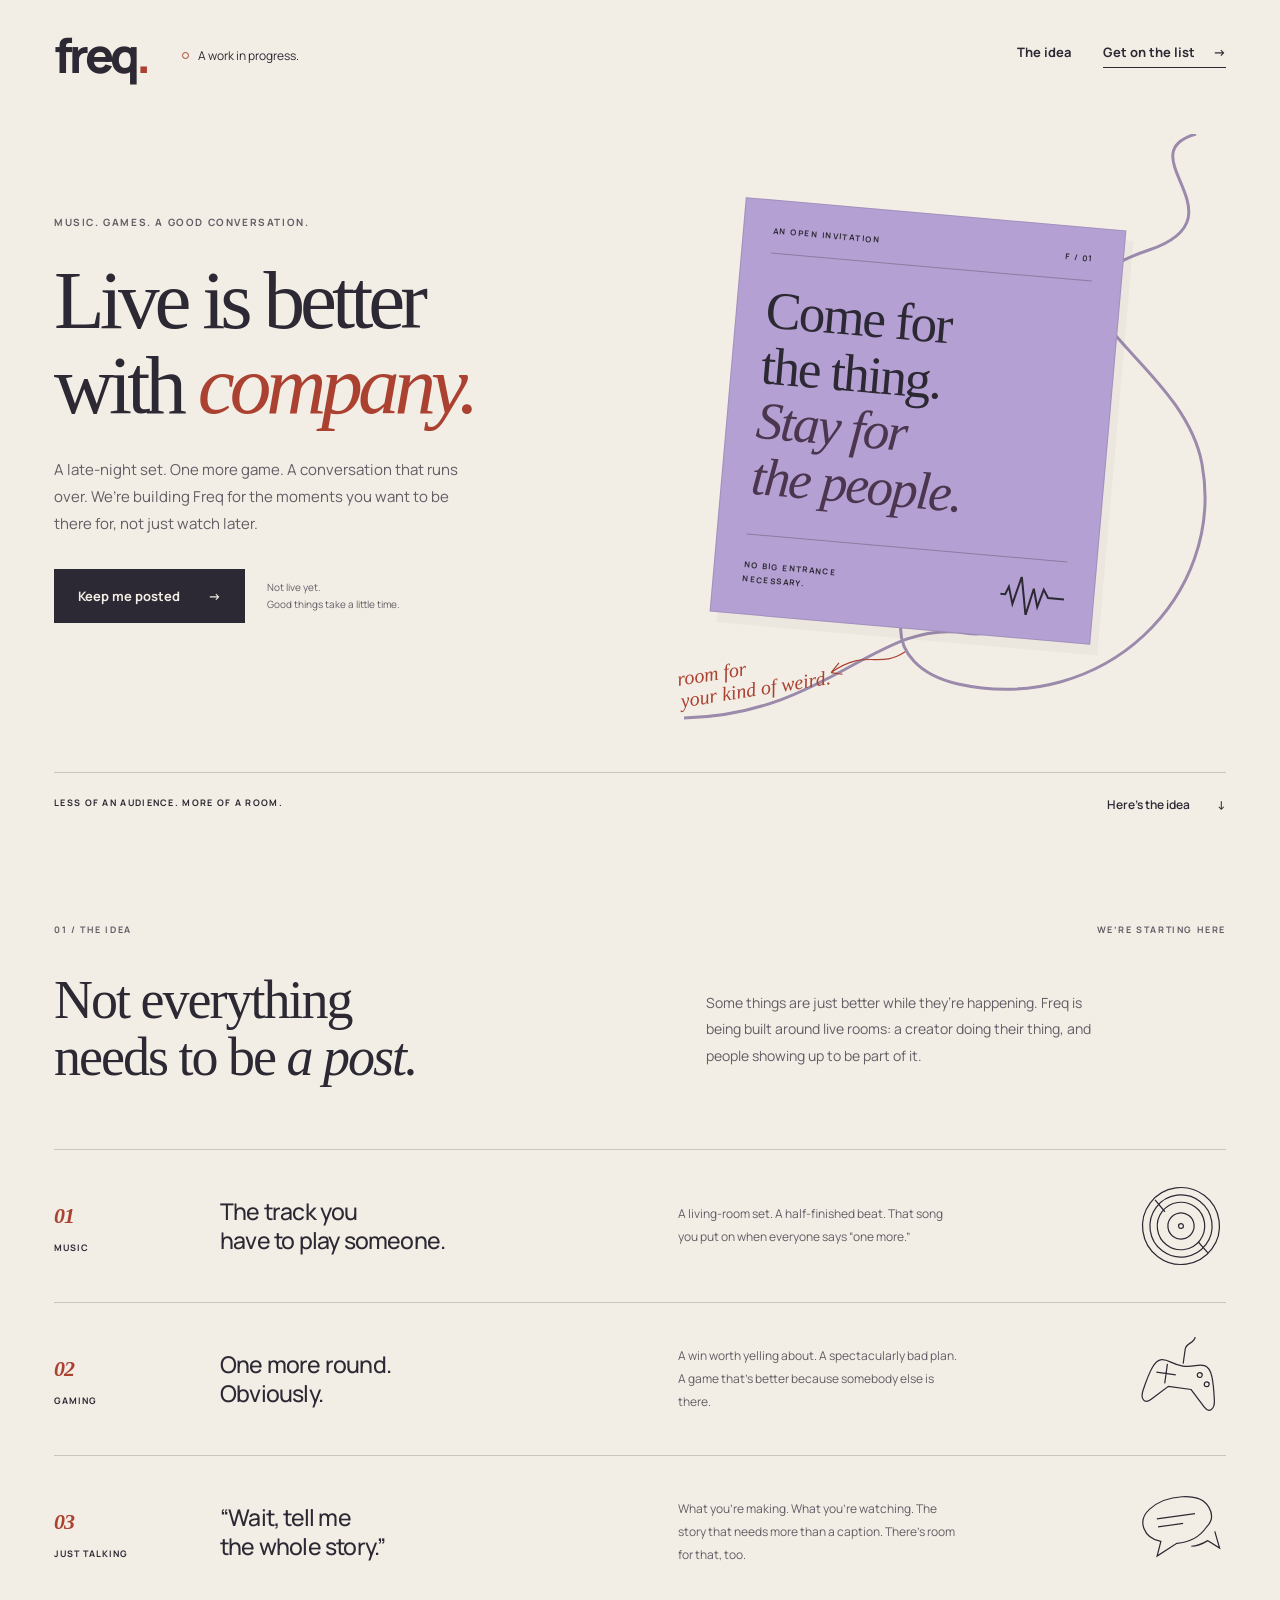
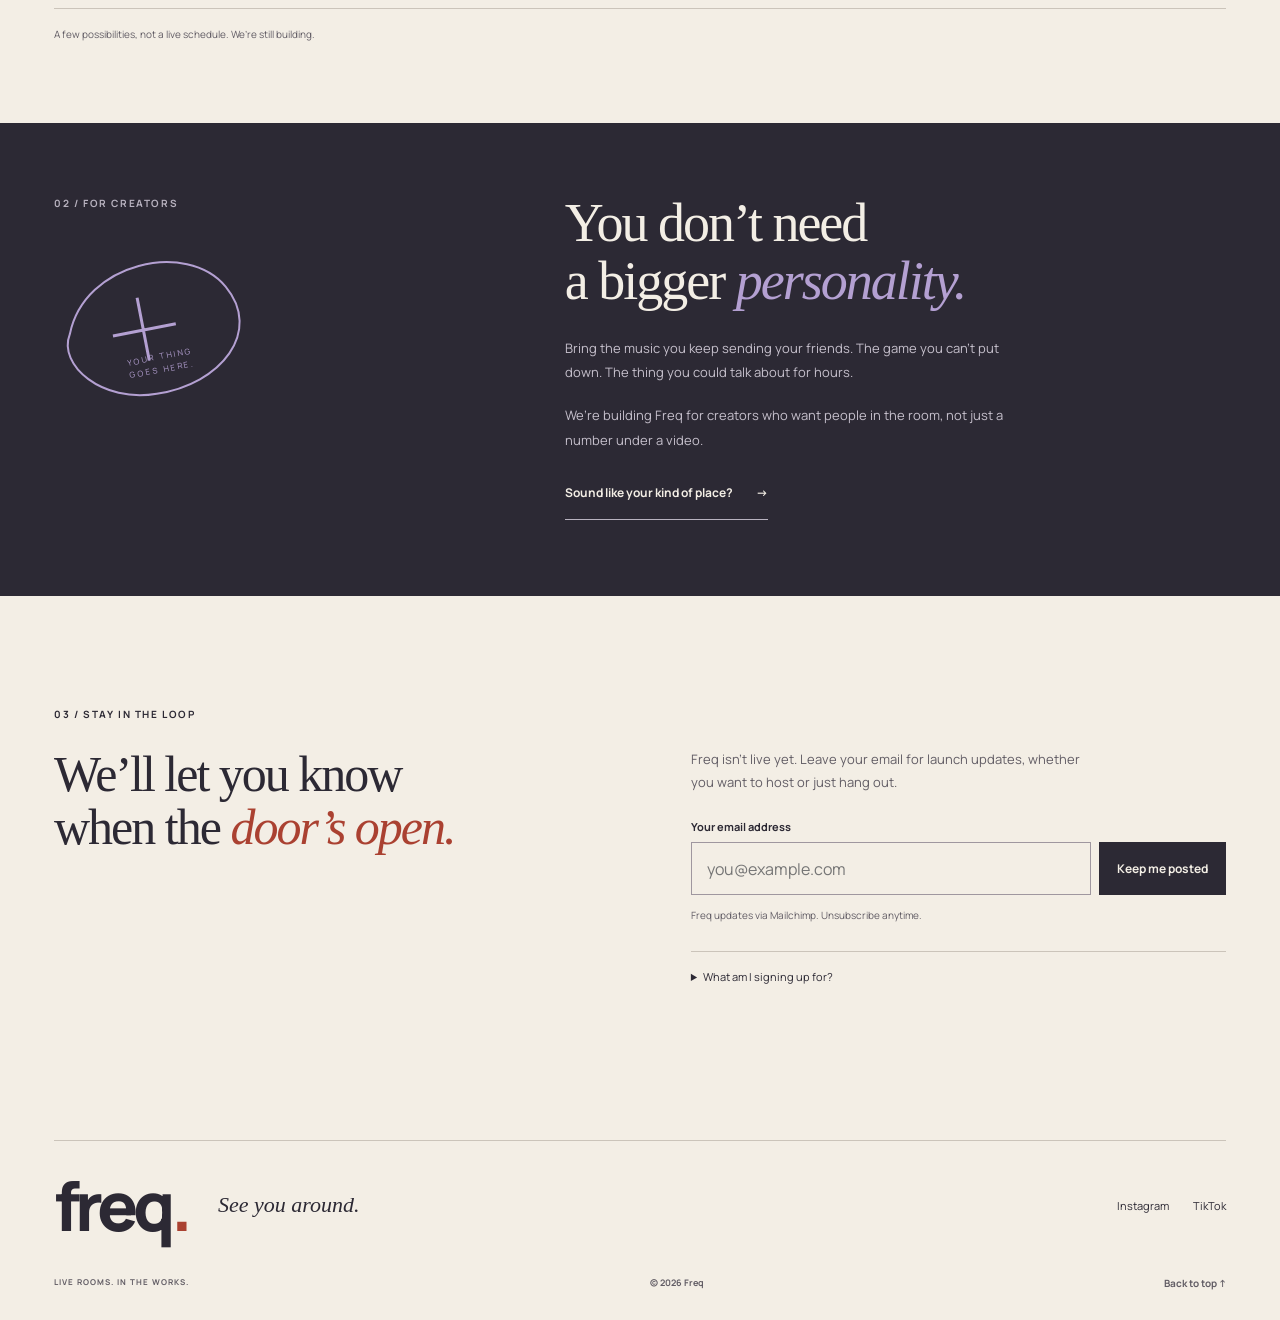
==== commit 4d18edf1: "Redesign Freq around human editorial copy and a simpler prelaunch waitlist" ====
--- a/index.html
+++ b/index.html
@@ -3,1774 +3,34 @@
 <head>
 <meta charset="utf-8" />
 <meta name="viewport" content="width=device-width,initial-scale=1" />
-<meta name="theme-color" content="#101027" />
-<title>Freq — Your other world is live.</title>
-<meta name="description" content="Step into a set. Join the chaos. Find your people. Meet Freq, a new home for live creators and the moments you help make. Join the waitlist." />
+<meta name="theme-color" content="#f3eee5" />
+<title>Freq — Live is better with company.</title>
+<meta name="description" content="We're building Freq: live rooms for music, games, and whatever comes up. Not live yet. Join the waitlist for launch updates." />
 <link rel="canonical" href="https://www.getfreq.app/" />
-<meta property="og:title" content="Freq — Your other world is live." />
-<meta property="og:description" content="Live creators. Real connection. A whole new world to drop into. Join the first wave." />
+<meta property="og:title" content="Freq — Live is better with company." />
+<meta property="og:description" content="Live rooms for music, games, and whatever comes up. In the works. Get on the list." />
 <meta property="og:type" content="website" />
 <meta property="og:url" content="https://www.getfreq.app/" />
-<meta property="og:image" content="https://www.getfreq.app/assets/creator-worlds-v3.jpg" />
-<meta property="og:image:width" content="1536" />
-<meta property="og:image:height" content="1024" />
-<meta property="og:image:alt" content="The Freq concept: music, gaming and conversation in a colorful live creator world." />
+<meta property="og:image" content="https://www.getfreq.app/assets/freq-social.png" />
+<meta property="og:image:width" content="1200" />
+<meta property="og:image:height" content="630" />
+<meta property="og:image:alt" content="Freq. Live is better with company. In the works." />
 <meta name="twitter:card" content="summary_large_image" />
-<link rel="preload" href="/assets/creator-worlds-v3.webp" as="image" type="image/webp" />
-<link rel="icon" href="data:image/svg+xml,%3Csvg xmlns='http://www.w3.org/2000/svg' viewBox='0 0 32 32'%3E%3Crect width='32' height='32' rx='10' fill='%23BEA6FF'/%3E%3Cpath d='M7 13v6m6-12v18m6-14v10m6-7v4' stroke='%23101027' stroke-width='3' stroke-linecap='round'/%3E%3C/svg%3E" />
-<style>@font-face {
-  font-family: Freq Display;
-  src: url('/assets/fonts/BarlowCondensed-ExtraBold.ttf') format('truetype');
-  font-weight: 800;
-  font-display: swap;
-}
-@font-face {
-  font-family: Freq Sans;
-  src: url('/assets/fonts/Manrope.ttf') format('truetype');
-  font-weight: 200 800;
-  font-display: swap;
-}
-:root {
-  color-scheme: dark;
-  --bg: #101027;
-  --ink: #fff7f3;
-  --muted: #bebad0;
-  --lavender: #bea6ff;
-  --coral: #ff937f;
-  --line: #ffffff20;
-  --art: url('/assets/creator-worlds-v3.webp');
-}
-* {
-  box-sizing: border-box;
-}
-html {
-  scroll-behavior: smooth;
-  scroll-padding-top: 28px;
-}
-body {
-  overflow-x: clip;
-  margin: 0;
-  background: var(--bg);
-  color: var(--ink);
-  font: 15px/1.65 Freq Sans,Arial,sans-serif;
-}
-body:has(dialog[open]) {
-  overflow: hidden;
-}
-button,input {
-  font: inherit;
-}
-button {
-  cursor: pointer;
-}
-a {
-  color: inherit;
-  text-decoration: none;
-}
-button,a,input {
-  -webkit-tap-highlight-color: transparent;
-}
-button:focus-visible,a:focus-visible,input:focus-visible {
-  outline: 3px solid #b8dfff;
-  outline-offset: 5px;
-}
-button:disabled {
-  opacity: .6;
-  cursor: wait;
-}
-h1,h2,h3,p {
-  margin: 0;
-}
-h1,h2 {
-  font-family: Freq Display,Impact,sans-serif;
-  font-weight: 800;
-  line-height: .98;
-  letter-spacing: -.018em;
-}
-h1 em,h2 em {
-  font-style: normal;
-  color: var(--lavender);
-}
-h3 {
-  line-height: 1.2;
-}
-p {
-  color: var(--muted);
-}
-[hidden] {
-  display: none!important;
-}
-.wrap {
-  width: min(1320px,100%);
-  padding-inline: 48px;
-  margin-inline: auto;
-}
-.button {
-  display: inline-flex;
-  align-items: center;
-  justify-content: center;
-  gap: 24px;
-  background: var(--lavender);
-  color: #151127;
-  border: 1px solid transparent;
-  border-radius: 99px;
-  font-size: 14px;
-  font-weight: 800;
-  padding: 17px 25px;
-  min-height: 54px;
-  transition: transform .2s,background .2s;
-}
-.button:hover {
-  background: #d3c0ff;
-  transform: translateY(-2px);
-}
-.button span {
-  font-size: 21px;
-  line-height: 1;
-}
-.button-small {
-  font-size: 12px;
-  min-height: 43px;
-  padding: 11px 19px;
-  gap: 20px;
-}
-.button-dark {
-  background: #171229;
-  color: #fff7f3;
-}
-.button-dark:hover {
-  background: #302144;
-}
-.text-link {
-  display: inline-flex;
-  align-items: center;
-  gap: 15px;
-  font-weight: 700;
-  border-bottom: 1px solid #ffffff60;
-  padding: 10px 0;
-}
-.text-link:hover {
-  color: var(--lavender);
-}
-.eyebrow {
-  color: var(--lavender);
-  font-size: 10px;
-  font-weight: 800;
-  letter-spacing: .16em;
-}
-.skip {
-  position: fixed;
-  left: 20px;
-  top: -100px;
-  z-index: 100;
-  background: var(--lavender);
-  color: #151127;
-  padding: 15px;
-  border-radius: 10px;
-}
-.skip:focus {
-  top: 12px;
-}
-.sr-only {
-  position: absolute;
-  width: 1px;
-  height: 1px;
-  padding: 0;
-  margin: -1px;
-  overflow: hidden;
-  clip: rect(0,0,0,0);
-  white-space: nowrap;
-  border: 0;
-}
-/* The header keeps only two paths: understand the experience or join. */
-.topbar {
-  height: 104px;
-  display: flex;
-  align-items: center;
-  justify-content: space-between;
-  gap: 30px;
-  position: relative;
-  z-index: 2;
-}
-.brand {
-  display: inline-flex;
-  align-items: center;
-  font-size: 39px;
-  line-height: 1;
-  font-weight: 800;
-  letter-spacing: -3px;
-}
-.brand-dot {
-  color: var(--coral);
-}
-.brand-mark {
-  display: flex;
-  align-items: center;
-  gap: 3px;
-  height: 28px;
-  margin-right: 12px;
-}
-.brand-mark i {
-  display: block;
-  width: 4px;
-  background: var(--lavender);
-  border-radius: 5px;
-  height: 12px;
-}
-.brand-mark i:nth-child(2) {
-  height: 27px;
-}
-.brand-mark i:nth-child(3) {
-  height: 20px;
-}
-.brand-mark i:nth-child(4) {
-  height: 9px;
-}
-.topbar nav {
-  display: flex;
-  gap: 35px;
-  font-size: 12px;
-  font-weight: 700;
-}
-.topbar nav a:hover,.footer a:hover {
-  color: var(--lavender);
-}
-/* Creator portraits are displayed from three equal panels of original art. */
-.hero {
-  display: grid;
-  grid-template-columns: 1.04fr 1fr;
-  align-items: center;
-  min-height: 690px;
-  padding-top: 35px;
-  padding-bottom: 85px;
-  position: relative;
-}
-.hero:before {
-  content: '';
-  position: absolute;
-  inset: -105px 0 -5px 25%;
-  background: radial-gradient(ellipse at 75% 40%,#6d37ca26,transparent 65%);
-  pointer-events: none;
-}
-.hero-copy {
-  position: relative;
-  z-index: 1;
-}
-.hero .eyebrow {
-  display: flex;
-  align-items: center;
-  gap: 10px;
-}
-.spark {
-  color: var(--coral);
-  font-size: 25px;
-  line-height: 1;
-}
-.hero h1 {
-  font-size: clamp(82px,7.9vw,110px);
-  margin: 25px 0 24px;
-  line-height: .98;
-}
-.hero-description {
-  max-width: 410px;
-  font-size: 15px;
-  line-height: 1.8;
-}
-.hero-actions {
-  display: flex;
-  flex-wrap: wrap;
-  align-items: center;
-  gap: 26px;
-  margin-top: 32px;
-}
-.coming-soon {
-  font-size: 11px;
-  margin-top: 21px;
-  display: flex;
-  align-items: center;
-  gap: 8px;
-}
-.coming-soon>span {
-  width: 5px;
-  height: 5px;
-  background: var(--coral);
-  border-radius: 50%;
-}
-.hero-world {
-  height: 565px;
-  position: relative;
-  isolation: isolate;
-  margin-left: -18px;
-}
-.world-ring {
-  position: absolute;
-  inset: 43px 22px 25px;
-  border: 1px solid #a278f840;
-  border-radius: 50%;
-  transform: rotate(-22deg);
-  pointer-events: none;
-  z-index: -1;
-}
-.ring-two {
-  inset: 73px -22px 75px;
-  transform: rotate(18deg);
-}
-.world-star {
-  position: absolute;
-  font-size: 48px;
-  color: var(--coral);
-  line-height: 1;
-}
-.star-one {
-  right: 27px;
-  top: 49px;
-}
-.star-two {
-  left: 17px;
-  bottom: 77px;
-  color: var(--lavender);
-  font-size: 43px;
-}
-.world-caption {
-  position: absolute;
-  top: 12px;
-  left: 75px;
-  transform: rotate(-7deg);
-  font-size: 9px;
-  font-weight: 800;
-  letter-spacing: .18em;
-  color: #c6b3f7;
-}
-.portal {
-  position: absolute;
-  padding: 0;
-  color: white;
-  border: 1px solid #ffffff3b;
-  overflow: hidden;
-  background: #292044;
-  box-shadow: 0 24px 60px #08041460;
-  transition: transform .25s;
-}
-.portrait {
-  position: absolute;
-  inset: 0;
-  background-image: var(--art);
-  background-repeat: no-repeat;
-  background-size: 300% auto;
-  background-position: calc(var(--panel) * 50%) 26%;
-  pointer-events: none;
-}
-.portal-shade {
-  position: absolute;
-  inset: 0;
-  background: linear-gradient(180deg,#10102700 40%,#151027e8 100%);
-}
-.portal-main {
-  width: 51%;
-  height: 390px;
-  left: 25%;
-  top: 69px;
-  border-radius: 140px 140px 24px 24px;
-  transform: rotate(4deg);
-  z-index: 3;
-}
-.portal-main:hover {
-  transform: rotate(1deg) translateY(-5px);
-}
-.portal-left {
-  width: 33%;
-  height: 321px;
-  left: 0;
-  top: 148px;
-  border-radius: 100px 100px 20px 20px;
-  transform: rotate(-12deg);
-  z-index: 1;
-}
-.portal-left:hover {
-  transform: rotate(-9deg) translateY(-5px);
-}
-.portal-right {
-  width: 33%;
-  height: 325px;
-  right: -7px;
-  top: 117px;
-  border-radius: 100px 100px 20px 20px;
-  transform: rotate(14deg);
-  z-index: 1;
-}
-.portal-right:hover {
-  transform: rotate(10deg) translateY(-5px);
-}
-.portal-label {
-  position: absolute;
-  left: 15px;
-  right: 12px;
-  bottom: 23px;
-  text-align: left;
-  font-size: 10px;
-  font-weight: 800;
-  line-height: 1.4;
-  letter-spacing: .04em;
-}
-.room-tag {
-  position: absolute;
-  top: 31px;
-  left: 50%;
-  transform: translateX(-50%);
-  display: flex;
-  gap: 9px;
-  align-items: center;
-  white-space: nowrap;
-  font-size: 8px;
-  letter-spacing: .09em;
-  font-weight: 800;
-  background: #11102785;
-  border: 1px solid #ffffff50;
-  backdrop-filter: blur(10px);
-  padding: 7px 10px;
-  border-radius: 20px;
-}
-.room-tag>span {
-  color: var(--coral);
-}
-.portal-name {
-  position: absolute;
-  left: 23px;
-  bottom: 30px;
-  font-size: 31px;
-  font-weight: 800;
-  letter-spacing: -1px;
-  text-align: left;
-  line-height: 1.2;
-}
-.portal-name small {
-  display: block;
-  font-size: 10px;
-  letter-spacing: 0;
-  font-weight: 500;
-  margin-top: 5px;
-}
-.portal-enter {
-  position: absolute;
-  bottom: 29px;
-  right: 20px;
-  border: 1px solid #ffffff70;
-  border-radius: 50%;
-  width: 36px;
-  height: 36px;
-  display: grid;
-  place-items: center;
-  font-size: 21px;
-}
-.floating-prompt {
-  display: flex;
-  align-items: flex-start;
-  gap: 13px;
-  position: absolute;
-  right: -5px;
-  bottom: 44px;
-  z-index: 4;
-  width: 268px;
-  padding: 17px;
-  background: #ffe8df;
-  color: #2b1a35;
-  border: 1px solid #fff2e8;
-  border-radius: 18px;
-  transform: rotate(-5deg);
-  box-shadow: 0 15px 40px #10102780;
-  text-align: left;
-  transition: transform .2s;
-}
-.floating-prompt:hover {
-  transform: rotate(-2deg) translateY(-3px);
-}
-.floating-prompt>span:last-child {
-  flex: 1;
-}
-.prompt-icon {
-  font-size: 28px;
-  line-height: 1.1;
-  color: #8b4ae5;
-}
-.floating-prompt small {
-  display: block;
-  font-size: 7px;
-  letter-spacing: .09em;
-  font-weight: 800;
-}
-.floating-prompt strong {
-  display: block;
-  font-size: 12px;
-  margin: 4px 0 9px;
-}
-.sample-choice {
-  display: flex;
-  justify-content: space-between;
-  align-items: center;
-  background: #d6bdf8;
-  padding: 5px 10px;
-  border-radius: 6px;
-  font-size: 10px;
-  font-weight: 800;
-}
-.art-caption {
-  position: absolute;
-  bottom: 0;
-  left: 0;
-  right: 0;
-  font-size: 9px;
-  text-align: center;
-  color: #aaa2bf;
-}
-.world-strip {
-  overflow: hidden;
-  background: var(--lavender);
-  color: #20132e;
-  transform: rotate(-1.5deg);
-  margin: 6px 0 8px;
-  padding: 17px 0;
-}
-.world-strip>div {
-  width: max-content;
-  display: flex;
-  align-items: center;
-  gap: 47px;
-  margin-left: -30px;
-  font-size: 15px;
-  font-weight: 800;
-  letter-spacing: .02em;
-}
-.world-strip i {
-  font-style: normal;
-  font-size: 26px;
-  line-height: 1;
-}
-.explore {
-  padding-top: 107px;
-  padding-bottom: 35px;
-}
-.section-heading {
-  display: flex;
-  justify-content: space-between;
-  align-items: flex-end;
-  gap: 30px;
-  margin-bottom: 34px;
-}
-.section-heading h2 {
-  font-size: 68px;
-  margin-top: 16px;
-}
-.section-heading h2 span {
-  color: var(--lavender);
-}
-.section-heading>p {
-  font-size: 12px;
-  padding-bottom: 5px;
-  line-height: 1.8;
-}
-.room-grid {
-  display: grid;
-  grid-template-columns: repeat(3,minmax(0,1fr));
-  gap: 22px;
-}
-.world-card {
-  position: relative;
-  aspect-ratio: .8;
-  min-height: 330px;
-  overflow: hidden;
-  color: white;
-  background: #28213f;
-  border: 1px solid #ffffff25;
-  border-radius: 18px;
-  text-align: left;
-  padding: 0;
-  isolation: isolate;
-  transition: transform .25s,border-color .25s;
-}
-.world-card:hover {
-  transform: translateY(-6px);
-  border-color: #c9a6ff;
-}
-.world-card .portrait {
-  transition: scale .5s;
-}
-.world-card:hover .portrait {
-  scale: 1.035;
-}
-.world-card-shade {
-  position: absolute;
-  inset: 0;
-  background: linear-gradient(180deg,#10102744 0%,#10102700 25%,#10102755 52%,#101027f5 100%);
-}
-.category {
-  position: absolute;
-  left: 20px;
-  right: 20px;
-  top: 18px;
-  display: flex;
-  align-items: center;
-  justify-content: space-between;
-  font-size: 9px;
-  font-weight: 800;
-  letter-spacing: .13em;
-}
-.category>span {
-  display: grid;
-  place-items: center;
-  width: 31px;
-  height: 31px;
-  border: 1px solid #ffffff65;
-  border-radius: 50%;
-  font-size: 20px;
-  letter-spacing: 0;
-}
-.world-card-copy {
-  position: absolute;
-  left: 24px;
-  right: 20px;
-  bottom: 25px;
-}
-.world-card-copy>small {
-  color: #e8d8ff;
-  font-size: 8px;
-  font-weight: 800;
-  letter-spacing: .14em;
-}
-.world-card-copy strong {
-  display: block;
-  font-family: Freq Display,Impact,sans-serif;
-  font-size: 47px;
-  line-height: 1.02;
-  letter-spacing: -.01em;
-  margin: 9px 0 12px;
-}
-.world-card-copy>span {
-  display: block;
-  font-size: 10px;
-  color: #e3d8e9;
-}
-.concept-note {
-  font-size: 10px;
-  margin-top: 18px;
-  color: #a8a1bd;
-}
-.how-it-feels {
-  display: grid;
-  grid-template-columns: 1.1fr 1fr;
-  gap: 70px;
-  padding-block: 100px 110px;
-}
-.simple-heading h2 {
-  font-size: 56px;
-  margin-top: 18px;
-}
-.simple-heading h2 span {
-  color: var(--lavender);
-}
-.steps {
-  list-style: none;
-  margin: 0;
-  padding: 0;
-}
-.steps li {
-  display: flex;
-  gap: 21px;
-  border-top: 1px solid var(--line);
-  padding: 22px 0;
-}
-.steps li:last-child {
-  padding-bottom: 0;
-}
-.step-number {
-  color: var(--coral);
-  font-size: 12px;
-  line-height: 1.8;
-  font-weight: 700;
-}
-.steps h3 {
-  font-size: 16px;
-  font-weight: 800;
-  margin-bottom: 6px;
-}
-.steps p {
-  font-size: 12px;
-}
-.creator-section {
-  background: #f6d5c9;
-  color: #2b1c39;
-  position: relative;
-  overflow: hidden;
-}
-.creator-inner {
-  display: grid;
-  grid-template-columns: 1.15fr .85fr;
-  gap: 60px;
-  align-items: center;
-  padding-block: 78px 83px;
-}
-.creator-copy .eyebrow {
-  color: #724289;
-}
-.creator-copy h2 {
-  font-size: 68px;
-  margin-block: 18px 22px;
-}
-.creator-copy h2 span {
-  color: #804ac4;
-}
-.creator-copy>p:not(.eyebrow) {
-  font-size: 14px;
-  color: #644f68;
-  max-width: 465px;
-  line-height: 1.85;
-}
-.creator-copy>.button {
-  margin-top: 26px;
-}
-.creator-sticker {
-  position: relative;
-  aspect-ratio: 1;
-  max-width: 350px;
-  width: 100%;
-  margin: auto;
-  display: flex;
-  flex-direction: column;
-  align-items: center;
-  justify-content: center;
-  text-align: center;
-  transform: rotate(8deg);
-  background: #c9b0f3;
-  border-radius: 50%;
-  border: 1px solid #2b1c3940;
-  outline: 12px solid #ffffff30;
-  isolation: isolate;
-}
-.sticker-orbit {
-  position: absolute;
-  inset: 27px -25px;
-  border: 1px solid #5f347d70;
-  transform: rotate(-30deg);
-  border-radius: 50%;
-  z-index: -1;
-}
-.sticker-small {
-  font-size: 9px;
-  font-weight: 800;
-  letter-spacing: .16em;
-  margin-bottom: 17px;
-}
-.creator-sticker strong {
-  font-family: Freq Display,Impact,sans-serif;
-  font-size: 66px;
-  line-height: .96;
-  letter-spacing: -1px;
-}
-.creator-sticker strong em {
-  font-style: normal;
-  color: #7543ac;
-}
-.sticker-star {
-  position: absolute;
-  right: -13px;
-  bottom: 49px;
-  color: #ef6e60;
-  font-size: 92px;
-  line-height: 1;
-  text-shadow: 3px 2px #f9ded4;
-}
-.sticker-bottom {
-  font-size: 7px;
-  font-weight: 800;
-  letter-spacing: .12em;
-  margin-top: 21px;
-}
-.waitlist {
-  position: relative;
-  text-align: center;
-  padding-top: 110px;
-  padding-bottom: 80px;
-  isolation: isolate;
-}
-.waitlist:before {
-  content: '';
-  position: absolute;
-  inset: 0;
-  pointer-events: none;
-  background: radial-gradient(ellipse at center,#7741b32e,transparent 60%);
-  z-index: -1;
-}
-.waitlist-star {
-  display: block;
-  color: var(--coral);
-  font-size: 45px;
-  line-height: 1;
-  margin-bottom: 20px;
-}
-.waitlist h2 {
-  font-size: 82px;
-  margin-block: 22px;
-}
-.waitlist-description {
-  font-size: 14px;
-  line-height: 1.9;
-}
-.waitlist form {
-  position: relative;
-  width: min(510px,100%);
-  margin: 28px auto 0;
-}
-.signup-row {
-  display: flex;
-  padding: 6px;
-  gap: 8px;
-  border: 1px solid #cbb6ef50;
-  border-radius: 99px;
-  background: #ffffff06;
-  box-shadow: 0 12px 45px #06041720;
-}
-.signup-row input {
-  min-width: 0;
-  flex: 1;
-  background: transparent;
-  border: 0;
-  border-radius: 99px;
-  padding: 13px 17px;
-  font-size: 13px;
-  color: var(--ink);
-}
-.signup-row input::placeholder {
-  color: #c2b9d0;
-}
-.signup-row .button {
-  white-space: nowrap;
-  font-size: 12px;
-  gap: 14px;
-  padding: 14px 20px;
-  min-height: 48px;
-}
-.signup-consent {
-  font-size: 11px;
-  margin-top: 12px;
-  color: #aaa1be;
-}
-#waitlistStatus {
-  font-size: 12px;
-  min-height: 22px;
-  margin-top: 11px;
-  color: #dfd2ff;
-}
-#waitlistStatus[data-state=error] {
-  color: #ffb5a4;
-}
-.honeypot {
-  position: absolute;
-  left: -9999px;
-  width: 1px;
-  height: 1px;
-  overflow: hidden;
-}
-.footer {
-  border-top: 1px solid var(--line);
-  display: flex;
-  gap: 25px;
-  align-items: center;
-  padding-block: 30px 35px;
-}
-.footer .brand {
-  font-size: 32px;
-}
-.footer p {
-  font-size: 10px;
-}
-.footer nav {
-  margin-left: auto;
-  display: flex;
-  gap: 25px;
-  font-size: 10px;
-}
-.footer small {
-  font-size: 9px;
-  color: #9188a6;
-}
-/* Room previews demonstrate one choice and a local follow, without fake broadcasts. */
-dialog {
-  padding: 0;
-  background: #19152c;
-  color: var(--ink);
-  border: 1px solid #ffffff30;
-  border-radius: 24px;
-  width: min(800px,calc(100% - 32px));
-  max-height: calc(100dvh - 32px);
-  box-shadow: 0 30px 120px #080413cc;
-  overflow: auto;
-}
-dialog::backdrop {
-  background: #090717cc;
-  backdrop-filter: blur(12px);
-}
-.dialog-close {
-  position: absolute;
-  z-index: 4;
-  right: 13px;
-  top: 13px;
-  border: 1px solid #ffffff50;
-  color: #fff;
-  background: #171126bd;
-  border-radius: 50%;
-  height: 38px;
-  width: 38px;
-  font-size: 25px;
-  line-height: 1;
-}
-.room-preview {
-  display: grid;
-  grid-template-columns: 1fr 1fr;
-  min-height: 530px;
-}
-.preview-scene {
-  position: relative;
-  min-height: 530px;
-  overflow: hidden;
-}
-.preview-scene .portrait {
-  background-size: 300% auto;
-}
-.preview-scene .portal-shade {
-  background: linear-gradient(180deg,#10102730,transparent 40%,#101027e8);
-}
-.preview-scene .room-tag {
-  left: 20px;
-  top: 22px;
-  transform: none;
-}
-.preview-creator {
-  position: absolute;
-  bottom: 30px;
-  left: 25px;
-  right: 20px;
-}
-.preview-creator h2 {
-  font-size: 48px;
-  margin: 0 0 7px;
-}
-.preview-creator p {
-  font-size: 12px;
-  color: white;
-}
-.preview-controls {
-  padding: 72px 28px 27px;
-  display: flex;
-  flex-direction: column;
-  align-items: stretch;
-}
-.preview-controls .eyebrow {
-  font-size: 8px;
-}
-.preview-controls h3 {
-  font-size: 23px;
-  line-height: 1.25;
-  margin-top: 12px;
-}
-.preview-controls>p:not(.eyebrow) {
-  font-size: 12px;
-  margin-top: 12px;
-}
-.poll {
-  margin-top: 24px;
-}
-.poll-label {
-  display: block;
-  font-size: 11px;
-  color: var(--ink);
-  font-weight: 800;
-  margin-bottom: 10px;
-}
-.poll-options {
-  display: flex;
-  flex-direction: column;
-  gap: 8px;
-}
-.poll-option {
-  display: flex;
-  justify-content: space-between;
-  gap: 8px;
-  align-items: center;
-  border-radius: 10px;
-  padding: 12px 14px;
-  border: 1px solid #ffffff30;
-  background: #29213d;
-  color: #fff;
-  font-size: 12px;
-  text-align: left;
-  min-height: 45px;
-}
-.poll-option:hover {
-  background: #36264f;
-}
-.poll-option[aria-pressed=true] {
-  background: var(--lavender);
-  color: #241337;
-  border-color: var(--lavender);
-  font-weight: 800;
-}
-.poll-status {
-  font-size: 10px;
-  color: #cbb5ec;
-  margin: 8px 0 19px;
-  min-height: 17px;
-}
-.follow-button {
-  width: 100%;
-  font-size: 12px;
-  padding: 13px 18px;
-  min-height: 47px;
-}
-.follow-button[aria-pressed=true] {
-  background: #2e2542;
-  color: #eadbff;
-  border-color: #b291dc;
-}
-.next-room {
-  margin-top: 12px;
-  background: transparent;
-  border: 0;
-  color: #dbcaef;
-  text-decoration: underline;
-  text-underline-offset: 4px;
-  font-size: 11px;
-  padding: 10px;
-  min-height: 42px;
-}
-.preview-controls .demo-note {
-  font-size: 9px!important;
-  color: #a59bb9;
-  margin-top: auto!important;
-  padding-top: 20px;
-  line-height: 1.6;
-}
-#toast {
-  position: fixed;
-  z-index: 100;
-  bottom: 22px;
-  left: 50%;
-  transform: translate(-50%,20px);
-  max-width: calc(100% - 30px);
-  padding: 11px 18px;
-  border-radius: 14px;
-  background: #eee3ff;
-  color: #21132f;
-  box-shadow: 0 6px 35px #0c061b60;
-  font-size: 12px;
-  font-weight: 700;
-  opacity: 0;
-  pointer-events: none;
-  transition: opacity .2s,transform .2s;
-}
-#toast.visible {
-  opacity: 1;
-  transform: translate(-50%,0);
-}
-@media(min-width:1440px) {
-  .hero-world {
-    margin-left: 0;
-  }
-  .hero {
-    padding-bottom: 90px;
-  }
-}
-@media(max-width:1100px) {
-  .wrap {
-    padding-inline: 34px;
-  }
-  .hero {
-    grid-template-columns: 1.05fr 1fr;
-    min-height: 630px;
-    padding-bottom: 55px;
-  }
-  .hero h1 {
-    font-size: 86px;
-  }
-  .hero-world {
-    height: 520px;
-    margin-left: -30px;
-  }
-  .portal-main {
-    top: 65px;
-    height: 350px;
-  }
-  .portal-left {
-    height: 285px;
-    top: 145px;
-  }
-  .portal-right {
-    height: 290px;
-    top: 120px;
-  }
-  .floating-prompt {
-    width: 235px;
-    bottom: 48px;
-  }
-  .world-caption {
-    left: 40px;
-  }
-  .hero-actions {
-    gap: 20px;
-  }
-  .hero-actions .button {
-    padding-inline: 18px;
-    font-size: 12px;
-    gap: 15px;
-  }
-  .text-link {
-    font-size: 12px;
-  }
-  .room-grid {
-    gap: 16px;
-  }
-  .world-card-copy {
-    left: 19px;
-  }
-  .world-card-copy strong {
-    font-size: 40px;
-  }
-  .creator-inner {
-    gap: 40px;
-  }
-  .creator-sticker strong {
-    font-size: 59px;
-  }
-  .creator-copy h2 {
-    font-size: 61px;
-  }
-}
-@media(max-width:800px) {
-  .wrap {
-    padding-inline: 24px;
-  }
-  .topbar {
-    height: 86px;
-    gap: 18px;
-  }
-  .topbar nav {
-    gap: 20px;
-    font-size: 11px;
-  }
-  .brand {
-    font-size: 34px;
-  }
-  .brand-mark {
-    margin-right: 9px;
-  }
-  .hero {
-    grid-template-columns: 1fr;
-    min-height: 0;
-    padding-top: 37px;
-    padding-bottom: 45px;
-  }
-  .hero:before {
-    inset: 120px 0 0;
-    background: radial-gradient(ellipse at 60% 60%,#6d37ca30,transparent 65%);
-  }
-  .hero-copy {
-    max-width: 540px;
-  }
-  .hero h1 {
-    font-size: 95px;
-    margin-block: 24px;
-  }
-  .hero-description {
-    max-width: 400px;
-    font-size: 14px;
-  }
-  .hero-world {
-    width: min(520px,100%);
-    height: 550px;
-    margin: 30px auto 0;
-  }
-  .portal-main {
-    height: 379px;
-    top: 65px;
-  }
-  .portal-left {
-    height: 313px;
-    top: 143px;
-  }
-  .portal-right {
-    height: 315px;
-    top: 120px;
-  }
-  .floating-prompt {
-    width: 260px;
-    bottom: 38px;
-  }
-  .world-caption {
-    left: 76px;
-  }
-  .hero-actions .button {
-    font-size: 13px;
-    padding-inline: 23px;
-  }
-  .world-strip>div {
-    font-size: 13px;
-    gap: 30px;
-  }
-  .explore {
-    padding-top: 75px;
-  }
-  .section-heading h2 {
-    font-size: 59px;
-  }
-  .section-heading>p {
-    max-width: 220px;
-    font-size: 11px;
-  }
-  .room-grid {
-    gap: 12px;
-  }
-  .world-card {
-    min-height: 305px;
-    border-radius: 14px;
-  }
-  .world-card-copy {
-    left: 16px;
-    right: 10px;
-    bottom: 21px;
-  }
-  .world-card-copy strong {
-    font-size: 31px;
-  }
-  .world-card-copy>small {
-    font-size: 6px;
-  }
-  .world-card-copy>span {
-    font-size: 8px;
-  }
-  .category {
-    left: 14px;
-    right: 13px;
-    font-size: 7px;
-  }
-  .how-it-feels {
-    gap: 35px;
-    padding-block: 65px 75px;
-    grid-template-columns: 1fr 1fr;
-  }
-  .simple-heading h2 {
-    font-size: 44px;
-  }
-  .eyebrow {
-    font-size: 9px;
-  }
-  .creator-inner {
-    padding-block: 60px;
-    gap: 35px;
-    grid-template-columns: 1.2fr .8fr;
-  }
-  .creator-copy h2 {
-    font-size: 51px;
-  }
-  .creator-copy>p:not(.eyebrow) {
-    font-size: 12px;
-  }
-  .creator-copy>.button {
-    font-size: 11px;
-    padding-inline: 17px;
-    gap: 12px;
-  }
-  .creator-sticker strong {
-    font-size: 45px;
-  }
-  .sticker-small {
-    font-size: 7px;
-    margin-bottom: 13px;
-  }
-  .sticker-bottom {
-    font-size: 5px;
-    margin-top: 17px;
-  }
-  .sticker-star {
-    font-size: 70px;
-    bottom: 23px;
-  }
-  .waitlist {
-    padding-top: 80px;
-    padding-bottom: 60px;
-  }
-  .waitlist h2 {
-    font-size: 72px;
-  }
-  .footer {
-    flex-wrap: wrap;
-    column-gap: 25px;
-    row-gap: 13px;
-  }
-  .footer small {
-    width: 100%;
-  }
-}
-@media(max-width:560px) {
-  .wrap {
-    padding-inline: 22px;
-  }
-  .topbar {
-    height: 82px;
-  }
-  .topbar nav {
-    display: none;
-  }
-  .topbar .button-small {
-    font-size: 10px;
-    gap: 13px;
-    padding: 10px 14px;
-    min-height: 40px;
-  }
-  .brand {
-    font-size: 34px;
-  }
-  .hero {
-    padding-top: 24px;
-    padding-bottom: 34px;
-  }
-  .hero .eyebrow {
-    font-size: 8px;
-    letter-spacing: .14em;
-    gap: 8px;
-  }
-  .spark {
-    font-size: 21px;
-  }
-  .hero h1 {
-    font-size: clamp(66px,17.5vw,90px);
-    margin: 24px 0 21px;
-    line-height: .96;
-  }
-  .hero-description {
-    font-size: 13px;
-    line-height: 1.8;
-    max-width: 340px;
-  }
-  .hero-actions {
-    gap: 23px;
-    margin-top: 24px;
-  }
-  .hero-actions .button {
-    font-size: 11px;
-    gap: 16px;
-    padding: 14px 19px;
-    min-height: 48px;
-  }
-  .text-link {
-    font-size: 11px;
-    gap: 8px;
-  }
-  .coming-soon {
-    font-size: 9px;
-    margin-top: 17px;
-  }
-  .hero-world {
-    margin-top: 35px;
-    height: 435px;
-    width: 100%;
-    max-width: 395px;
-  }
-  .world-caption {
-    font-size: 7px;
-    left: 48px;
-    top: 2px;
-  }
-  .world-ring {
-    inset: 33px 16px 15px;
-  }
-  .ring-two {
-    inset: 68px -8px 54px;
-  }
-  .star-one {
-    top: 24px;
-    right: 13px;
-    font-size: 31px;
-  }
-  .star-two {
-    left: 4px;
-    bottom: 69px;
-    font-size: 30px;
-  }
-  .portal-main {
-    height: 291px;
-    top: 50px;
-    width: 53%;
-    left: 23%;
-    border-radius: 110px 110px 18px 18px;
-  }
-  .portal-left {
-    height: 238px;
-    top: 108px;
-    left: 1%;
-    width: 34%;
-  }
-  .portal-right {
-    height: 242px;
-    top: 94px;
-    right: 0;
-    width: 34%;
-  }
-  .portal-label {
-    font-size: 7px;
-    left: 11px;
-    bottom: 18px;
-  }
-  .room-tag {
-    top: 26px;
-    font-size: 6px;
-    padding: 5px 7px;
-    gap: 5px;
-  }
-  .portal-name {
-    left: 15px;
-    bottom: 20px;
-    font-size: 25px;
-  }
-  .portal-name small {
-    font-size: 7px;
-  }
-  .portal-enter {
-    width: 27px;
-    height: 27px;
-    font-size: 17px;
-    right: 14px;
-    bottom: 21px;
-  }
-  .floating-prompt {
-    width: 216px;
-    padding: 12px;
-    gap: 10px;
-    right: 1px;
-    bottom: 37px;
-    border-radius: 14px;
-  }
-  .prompt-icon {
-    font-size: 23px;
-  }
-  .floating-prompt small {
-    font-size: 6px;
-  }
-  .floating-prompt strong {
-    font-size: 10px;
-    margin: 3px 0 6px;
-  }
-  .sample-choice {
-    font-size: 8px;
-    padding: 4px 8px;
-  }
-  .art-caption {
-    font-size: 8px;
-    bottom: 3px;
-  }
-  .world-strip {
-    padding-block: 13px;
-  }
-  .world-strip>div {
-    font-size: 11px;
-    gap: 25px;
-  }
-  .world-strip i {
-    font-size: 21px;
-  }
-  .explore {
-    padding-top: 62px;
-    padding-bottom: 25px;
-  }
-  .section-heading {
-    display: block;
-    margin-bottom: 25px;
-  }
-  .section-heading h2 {
-    font-size: 55px;
-    margin-top: 14px;
-  }
-  .section-heading>p {
-    margin-top: 16px;
-    font-size: 12px;
-    max-width: none;
-  }
-  .section-heading>p br {
-    display: none;
-  }
-  .room-grid {
-    grid-template-columns: 1fr;
-    gap: 18px;
-  }
-  .world-card {
-    aspect-ratio: .95;
-    min-height: 340px;
-    max-height: 440px;
-    border-radius: 19px;
-  }
-  .world-card .portrait {
-    background-size: 300% auto;
-  }
-  .world-card-copy {
-    left: 24px;
-    right: 20px;
-    bottom: 25px;
-  }
-  .world-card-copy>small {
-    font-size: 8px;
-  }
-  .world-card-copy strong {
-    font-size: 48px;
-    margin-top: 8px;
-  }
-  .world-card-copy>span {
-    font-size: 11px;
-  }
-  .category {
-    font-size: 9px;
-    left: 22px;
-    right: 21px;
-    top: 20px;
-  }
-  .category>span {
-    width: 35px;
-    height: 35px;
-  }
-  .concept-note {
-    font-size: 9px;
-    line-height: 1.8;
-    max-width: 285px;
-  }
-  .how-it-feels {
-    grid-template-columns: 1fr;
-    gap: 29px;
-    padding-top: 43px;
-    padding-bottom: 63px;
-  }
-  .simple-heading h2 {
-    font-size: 46px;
-    margin-top: 14px;
-  }
-  .steps li {
-    padding-block: 20px;
-  }
-  .steps li:last-child {
-    padding-bottom: 0;
-  }
-  .steps h3 {
-    font-size: 16px;
-  }
-  .steps p {
-    font-size: 12px;
-  }
-  .creator-inner {
-    grid-template-columns: 1fr;
-    padding-top: 52px;
-    padding-bottom: 63px;
-    gap: 54px;
-  }
-  .creator-copy h2 {
-    font-size: 58px;
-    margin-block: 17px 20px;
-  }
-  .creator-copy .eyebrow {
-    font-size: 7px;
-  }
-  .creator-copy>p:not(.eyebrow) {
-    font-size: 13px;
-  }
-  .creator-copy>.button {
-    font-size: 12px;
-    padding-inline: 22px;
-    gap: 20px;
-  }
-  .creator-sticker {
-    max-width: 260px;
-  }
-  .creator-sticker strong {
-    font-size: 56px;
-  }
-  .sticker-small {
-    font-size: 8px;
-  }
-  .sticker-bottom {
-    font-size: 6px;
-  }
-  .sticker-star {
-    font-size: 80px;
-    bottom: 31px;
-  }
-  .waitlist {
-    padding-top: 66px;
-    padding-bottom: 49px;
-  }
-  .waitlist h2 {
-    font-size: clamp(50px,13.2vw,67px);
-    margin-block: 20px;
-  }
-  .waitlist-star {
-    font-size: 37px;
-  }
-  .waitlist-description {
-    font-size: 12px;
-  }
-  .signup-row {
-    border-radius: 17px;
-    padding: 7px;
-    gap: 7px;
-    flex-direction: column;
-  }
-  .signup-row input {
-    padding: 14px 12px;
-    border-radius: 10px;
-    font-size: 16px;
-  }
-  .signup-row .button {
-    border-radius: 10px;
-    width: 100%;
-    font-size: 12px;
-    min-height: 46px;
-  }
-  .signup-consent {
-    font-size: 11px;
-  }
-  .footer {
-    padding-block: 27px;
-    gap: 15px;
-  }
-  .footer p {
-    font-size: 9px;
-    margin-left: auto;
-  }
-  .footer nav {
-    margin: 5px 0 0;
-    gap: 24px;
-    font-size: 11px;
-  }
-  .footer small {
-    width: auto;
-    margin-left: auto;
-    margin-top: 5px;
-    font-size: 8px;
-  }
-  dialog {
-    border-radius: 18px;
-    width: calc(100% - 24px);
-    max-height: calc(100dvh - 24px);
-  }
-  .room-preview {
-    display: block;
-    min-height: 0;
-  }
-  .preview-scene {
-    min-height: 350px;
-    height: 45dvh;
-    max-height: 450px;
-  }
-  .preview-scene .portrait {
-    background-size: 300% auto;
-    background-position: calc(var(--panel) * 50%) 26%;
-  }
-  .preview-creator {
-    bottom: 21px;
-    left: 22px;
-  }
-  .preview-creator h2 {
-    font-size: 41px;
-  }
-  .preview-creator p {
-    font-size: 11px;
-  }
-  .preview-controls {
-    padding: 25px 22px 22px;
-  }
-  .preview-controls h3 {
-    font-size: 22px;
-    margin-top: 9px;
-  }
-  .preview-controls .eyebrow {
-    font-size: 8px;
-  }
-  .poll {
-    margin-top: 20px;
-  }
-  .poll-options {
-    flex-direction: row;
-  }
-  .poll-option {
-    flex: 1;
-    font-size: 11px;
-    padding: 12px 10px;
-  }
-  .preview-controls .demo-note {
-    padding-top: 14px;
-  }
-  .dialog-close {
-    width: 35px;
-    height: 35px;
-  }
-  .preview-scene .room-tag {
-    font-size: 8px;
-    padding: 7px 10px;
-    top: 18px;
-    left: 17px;
-  }
-}
-@media(max-width:360px) {
-  .wrap {
-    padding-inline: 18px;
-  }
-  .topbar .brand-mark {
-    display: none;
-  }
-  .hero-actions {
-    gap: 18px;
-  }
-  .hero-actions .button {
-    padding-inline: 14px;
-    font-size: 10px;
-  }
-  .text-link {
-    font-size: 10px;
-  }
-  .hero-world {
-    height: 397px;
-  }
-  .portal-main {
-    height: 268px;
-  }
-  .portal-left,.portal-right {
-    height: 220px;
-  }
-  .floating-prompt {
-    bottom: 34px;
-    width: 196px;
-  }
-  .floating-prompt strong {
-    font-size: 9px;
-  }
-  .portal-enter {
-    display: none;
-  }
-  .hero h1 {
-    font-size: 65px;
-  }
-  .creator-copy h2 {
-    font-size: 53px;
-  }
-  .simple-heading h2 {
-    font-size: 41px;
-  }
-}
-@media(prefers-reduced-motion:reduce) {
-  html {
-    scroll-behavior: auto;
-  }
-  *,*:before,*:after {
-    animation: none!important;
-    transition: none!important;
-  }
-}
+<link rel="icon" href="data:image/svg+xml,%3Csvg xmlns='http://www.w3.org/2000/svg' viewBox='0 0 32 32'%3E%3Crect width='32' height='32' rx='6' fill='%232c2934'/%3E%3Cpath d='M7 13v6m6-12v18m6-14v10m6-7v4' stroke='%23f3eee5' stroke-width='3' stroke-linecap='round'/%3E%3C/svg%3E" />
+<style>@font-face{font-family:Manrope;src:url('/assets/fonts/Manrope.ttf') format('truetype');font-weight:200 800;font-display:swap}
+:root{--paper:#f3eee5;--ink:#2c2934;--muted:#625d65;--violet:#b4a0d2;--coral:#aa4131;--line:#cbc4ba;--serif:Georgia,'Times New Roman',serif;font-family:Manrope,Arial,sans-serif;color:var(--ink);background:var(--paper);font-synthesis:none}
+*{box-sizing:border-box}html{scroll-behavior:smooth;scroll-padding-top:24px}body{margin:0}button,input{font:inherit}a{color:inherit;text-decoration:none}a,button,input,summary{-webkit-tap-highlight-color:transparent}button,a,summary{touch-action:manipulation}a:focus-visible,button:focus-visible,input:focus-visible,summary:focus-visible{outline:3px solid var(--coral);outline-offset:5px}::selection{background:var(--violet);color:var(--ink)}.wrap{max-width:1320px;margin:auto;padding-left:54px;padding-right:54px}.skip{position:absolute;top:-100px;left:12px;padding:12px 18px;background:var(--ink);color:var(--paper);z-index:10}.skip:focus{top:12px}.topbar{display:flex;align-items:center;min-height:110px;gap:35px}.brand{font-size:48px;letter-spacing:-4px;font-weight:800;line-height:1}.brand span{color:var(--coral)}.header-note{font-size:12px;display:flex;gap:9px;align-items:center;margin:0}.status-mark{width:7px;height:7px;border:1px solid var(--coral);border-radius:50%}.topbar nav{display:flex;gap:32px;margin-left:auto;font-size:13px;font-weight:700}.topbar nav a:last-child{border-bottom:1px solid var(--ink);padding-bottom:6px}.topbar nav span{margin-left:15px}.eyebrow,.section-label,.hero-foot,.room-index,.section-footnote,.footer-bottom{font-size:10px;letter-spacing:1.6px;font-weight:700;line-height:1.7}.hero{display:grid;grid-template-columns:1.12fr 1fr;position:relative;padding-top:90px;padding-bottom:0;column-gap:34px}.hero-copy{padding-top:14px;z-index:1}.hero .eyebrow{color:var(--muted);margin:0 0 27px}h1,h2,h3,p{margin-top:0}h1{font-family:var(--serif);font-weight:400;font-size:clamp(62px,6.5vw,92px);letter-spacing:-5px;line-height:1.02;margin-bottom:28px}em{font-weight:400}h1 em{color:var(--coral)}.hero-description{font-size:15px;line-height:1.8;max-width:410px;color:var(--muted);margin-bottom:32px}.hero-actions{display:flex;align-items:center;gap:22px}.button{display:inline-flex;justify-content:center;align-items:center;gap:28px;background:var(--ink);color:var(--paper);border:1px solid var(--ink);padding:17px 23px;font-size:13px;font-weight:700;cursor:pointer;min-height:53px;transition:background .15s,color .15s;white-space:nowrap}.button:hover{background:var(--coral);border-color:var(--coral)}.button:disabled{cursor:wait;opacity:.65}.hero-actions p{font-size:10px;line-height:1.7;color:var(--muted);margin:0}.hero-art{height:520px;position:relative;min-width:0}.cable{position:absolute;inset:-66px -30px 0 auto;height:590px;width:590px;max-width:115%;color:#9b8aab;pointer-events:none}.invite-sheet{position:absolute;top:13px;left:7%;width:84%;max-width:382px;background:var(--violet);padding:24px 29px 23px;transform:rotate(5deg);box-shadow:8px 10px 0 #2c293409;border:1px solid #2c293422}.invite-top{display:flex;justify-content:space-between;font-size:8px;letter-spacing:1.5px;font-weight:700;border-bottom:1px solid #2c29344d;padding-bottom:17px}.invite-title{font-family:var(--serif);font-size:53px;line-height:1.05;letter-spacing:-2px;margin:29px 0}.invite-title em{color:#4b354f}.invite-rule{height:1px;background:#2c29344d;margin-bottom:18px}.invite-bottom{display:flex;justify-content:space-between;align-items:center;font-size:8px;letter-spacing:1.4px;line-height:1.7;font-weight:700}.invite-bottom svg{width:64px;height:38px}.margin-note{position:absolute;bottom:20px;left:-2%;font-family:var(--serif);font-style:italic;font-size:20px;line-height:1.1;transform:rotate(-9deg);color:var(--coral)}.margin-note svg{position:absolute;width:85px;height:34px;left:145px;top:5px;transform:scaleY(-1) rotate(20deg)}.hero-foot{grid-column:1/-1;display:flex;justify-content:space-between;border-top:1px solid var(--line);padding:22px 0;margin-top:52px;font-size:9px;letter-spacing:1.3px}.hero-foot a{font-weight:600;letter-spacing:0;font-size:12px}.hero-foot a span{margin-left:25px}.idea{padding-top:85px;padding-bottom:80px}.section-label{display:flex;justify-content:space-between;color:var(--muted);font-size:9px;margin-bottom:34px}.idea-intro{display:grid;grid-template-columns:1.1fr 1fr;gap:80px;align-items:center;margin-bottom:62px}h2{font-family:var(--serif);font-size:54px;font-weight:400;line-height:1.07;letter-spacing:-2px;margin-bottom:0}.idea-intro p{max-width:390px;font-size:14px;line-height:1.9;color:var(--muted);margin:0}.room-row{display:grid;grid-template-columns:130px 1fr 1fr 90px;align-items:center;gap:36px;padding:31px 0;border-top:1px solid var(--line)}.room-row:last-child{border-bottom:1px solid var(--line)}.room-index{display:flex;flex-direction:column;gap:6px;font-size:9px;letter-spacing:1px}.room-index>span:first-child{font-family:var(--serif);font-style:italic;font-size:22px;letter-spacing:-1px;color:var(--coral)}h3{font-size:23px;font-weight:500;line-height:1.25;letter-spacing:-.8px;margin:0}.room-row p{font-size:12px;line-height:1.9;color:var(--muted);margin:0;max-width:285px}.room-doodle{width:90px;height:90px;stroke:var(--ink);stroke-width:1.5;transform:rotate(-8deg)}.room-row:nth-child(2) .room-doodle{transform:rotate(8deg)}.section-footnote{font-weight:400;letter-spacing:0;font-size:10px;margin:17px 0 0;color:var(--muted)}.creator-section{background:var(--ink);color:var(--paper);padding-top:72px;padding-bottom:76px}.creator-inner{display:grid;grid-template-columns:.8fr 1.2fr;gap:70px}.creator-aside .eyebrow{color:#b8b2bf}.hand-mark{width:200px;position:relative;margin-top:30px;color:var(--violet);transform:rotate(-11deg)}.hand-mark svg{display:block;width:100%;height:170px}.hand-mark span{position:absolute;text-align:center;left:0;right:0;bottom:35px;font-size:8px;letter-spacing:2px;line-height:1.6}.creator-copy h2{margin-bottom:25px}.creator-copy h2 em{color:var(--violet)}.creator-copy p{font-size:13px;line-height:1.9;max-width:440px;color:#c6c0cc;margin-bottom:18px}.text-link{display:inline-flex;gap:23px;font-size:12px;font-weight:700;border-bottom:1px solid #b8b2bf;padding:8px 0;min-height:44px;margin-top:5px}.text-link:hover{color:var(--violet)}.waitlist{padding-top:110px;padding-bottom:110px;display:grid;grid-template-columns:1.05fr 1fr;gap:75px}.waitlist .eyebrow{margin-bottom:25px}.waitlist h2{font-size:50px}.waitlist h2 em{color:var(--coral)}.waitlist-content{padding-top:42px}.waitlist-content>p{font-size:13px;color:var(--muted);line-height:1.8;max-width:390px;margin-bottom:25px}form label{font-size:11px;font-weight:700;display:block;margin-bottom:8px}.signup-row{display:flex;gap:8px}.signup-row input{border:1px solid #9f979f;border-radius:0;background:transparent;color:var(--ink);padding:13px 15px;font-size:16px;min-width:0;flex:1;width:100%;min-height:53px}.signup-row .button{font-size:12px;padding-left:17px;padding-right:17px}.signup-consent{font-size:10px;color:var(--muted);margin:12px 0 0;line-height:1.7}.honeypot{position:absolute;left:-5000px;width:1px;height:1px;overflow:hidden}#waitlistStatus{font-size:12px;line-height:1.7;margin-top:12px}#waitlistStatus:empty{margin-top:0}#waitlistStatus[data-state=error]{color:#a13729}#waitlistStatus[data-state=success]{color:#38543c}details{margin-top:27px;border-top:1px solid var(--line);padding-top:12px}summary{font-size:11px;cursor:pointer;min-height:32px;padding-top:5px}details p{font-size:11px;line-height:1.8;color:var(--muted);margin-top:8px;max-width:390px}.footer{padding-top:34px;padding-bottom:28px}.footer-top{display:flex;align-items:center;border-top:1px solid var(--line);padding-top:30px;padding-bottom:36px;gap:30px}.footer-top .brand{font-size:68px;letter-spacing:-5px}.footer-top p{font-family:var(--serif);font-style:italic;font-size:22px;margin:0}.footer nav{margin-left:auto;display:flex;gap:24px;font-size:11px}.footer nav a{padding:12px 0}.footer-bottom{display:flex;justify-content:space-between;font-size:8px;letter-spacing:1px;color:var(--muted)}.footer-bottom small{font-size:9px;letter-spacing:0}.footer-bottom a{letter-spacing:0;font-size:10px}
+@media(min-width:1400px){.hero{padding-top:115px}.hero-art{height:550px}.invite-sheet{left:11%;max-width:400px}.invite-title{font-size:58px}}
+@media(max-width:1000px){.wrap{padding-left:36px;padding-right:36px}.hero{padding-top:55px;column-gap:24px}h1{font-size:68px;letter-spacing:-3.5px}.hero-description{font-size:13px}.hero-art{height:475px}.invite-sheet{left:4%;width:94%;padding:22px}.invite-title{font-size:46px}.margin-note{bottom:25px;font-size:17px}.cable{height:530px;top:-40px}.hero-actions{gap:14px}.hero-actions p{font-size:9px}.hero-actions .button{padding:16px;gap:20px}.idea-intro{gap:50px}h2{font-size:47px}.room-row{grid-template-columns:95px 1fr 1fr 70px;gap:25px}h3{font-size:20px}.room-doodle{width:70px;height:70px}.creator-inner{gap:40px}.waitlist{gap:45px}.waitlist h2{font-size:44px}.signup-row{flex-direction:column}.signup-row .button{align-self:flex-start;min-height:48px;padding:12px 20px}}
+@media(max-width:850px){.wrap{padding-left:24px;padding-right:24px}.topbar{min-height:88px;gap:16px}.brand{font-size:40px;letter-spacing:-3px}.header-note{display:none}.topbar nav{gap:20px;font-size:11px}.topbar nav span{margin-left:8px}.hero{padding-top:40px;grid-template-columns:1fr;gap:0}.hero .eyebrow{font-size:8px;letter-spacing:1.5px;margin-bottom:20px}.hero-copy{padding:0}h1{font-size:clamp(53px,10.6vw,72px);letter-spacing:-3px;margin-bottom:22px}.hero-description{max-width:410px;font-size:13px;line-height:1.85}.hero-actions{gap:20px}.hero-actions .button{font-size:12px;padding:16px 20px;gap:23px}.hero-actions p{font-size:9px}.hero-art{height:430px;margin-top:54px;max-width:440px;width:100%;justify-self:center}.invite-sheet{left:15%;width:72%;padding:21px 24px;top:8px}.invite-title{font-size:45px;letter-spacing:-1.8px;margin:24px 0}.invite-top{font-size:7px;letter-spacing:1px;padding-bottom:13px}.invite-bottom{font-size:7px}.invite-bottom svg{width:52px}.cable{width:440px;height:440px;max-width:110%;right:-9px;top:-25px}.margin-note{bottom:19px;left:3%;font-size:17px}.margin-note svg{left:122px;width:70px}.hero-foot{margin-top:25px;padding:18px 0;gap:22px;align-items:center}.hero-foot>span{max-width:180px;font-size:8px;line-height:1.8}.hero-foot a{font-size:10px;white-space:nowrap}.hero-foot a span{margin-left:10px}.idea{padding-top:56px;padding-bottom:56px}.section-label{font-size:7px;letter-spacing:1.2px;margin-bottom:27px}.idea-intro{grid-template-columns:1fr;gap:24px;margin-bottom:36px}h2{font-size:43px;letter-spacing:-1.7px}.idea-intro p{font-size:12px;line-height:1.9;max-width:100%}.room-row{grid-template-columns:1fr 60px;gap:14px 18px;padding:25px 0}.room-index{grid-column:1/-1;flex-direction:row;gap:12px;align-items:center;font-size:8px}.room-index>span:first-child{font-size:17px}.room-row h3{font-size:23px;letter-spacing:-.7px}.room-row p{grid-row:3;grid-column:1/-1;max-width:320px;font-size:12px}.room-doodle{grid-column:2;grid-row:2;width:60px;height:60px}.section-footnote{font-size:9px}.creator-section{padding-top:42px;padding-bottom:49px}.creator-inner{grid-template-columns:1fr;gap:22px;position:relative}.creator-aside .eyebrow{font-size:8px;margin:0}.hand-mark{display:none}.creator-copy h2{font-size:42px;margin-bottom:22px}.creator-copy p{font-size:12px}.text-link{font-size:11px}.waitlist{padding-top:60px;padding-bottom:44px;grid-template-columns:1fr;gap:28px}.waitlist h2{font-size:43px}.waitlist .eyebrow{font-size:8px;margin-bottom:20px}.waitlist-content{padding-top:0}.waitlist-content>p{font-size:12px;margin-bottom:24px}.signup-row{flex-direction:row}.signup-row .button{align-self:stretch;min-height:53px;padding:12px 15px;font-size:11px}.signup-row input{padding:12px;font-size:16px}.signup-consent{font-size:9px}.footer{padding-top:20px;padding-bottom:25px}.footer-top{padding-top:24px;padding-bottom:25px;gap:20px;flex-wrap:wrap}.footer-top .brand{font-size:55px;letter-spacing:-4px}.footer-top p{font-size:19px}.footer nav{gap:20px;font-size:10px}.footer-bottom{font-size:7px;gap:14px}.footer-bottom small{font-size:8px}.footer-bottom a{font-size:9px}}
+@media(max-width:365px){.wrap{padding-left:20px;padding-right:20px}.topbar nav{gap:15px;font-size:10px}h1{font-size:51px;letter-spacing:-2.8px}.hero-actions{gap:14px}.hero-actions p{font-size:8px}.hero-art{height:400px}.invite-title{font-size:39px}.invite-sheet{padding:20px;left:12%;width:78%}.margin-note{bottom:24px}.signup-row{flex-direction:column}.signup-row .button{align-self:flex-start;min-height:48px}.footer nav{margin-left:0;width:100%}.waitlist h2{font-size:38px}.hero-foot>span{max-width:155px}.creator-copy h2{font-size:37px}}
+@media(prefers-reduced-motion:reduce){html{scroll-behavior:auto}*{transition:none!important}}
+@media print{html{scroll-behavior:auto}.skip,.hero-actions,.topbar nav,.footer-bottom a{display:none}.page-shell{max-width:1200px}.wrap{padding-left:42px;padding-right:42px}.topbar{min-height:80px}.hero{padding-top:35px}.hero-art{height:490px}.hero-foot{margin-top:25px}.idea{padding-top:40px;padding-bottom:40px}.creator-section{padding-top:50px;padding-bottom:50px}.waitlist{padding-top:50px;padding-bottom:40px}.room-row{break-inside:avoid}details{display:none}}
+
+.creator-section a:focus-visible{outline-color:var(--violet)}
 </style>
-<!-- Bundled font licenses
-Copyright 2017 The Barlow Project Authors (https://github.com/jpt/barlow)
+<!-- Bundled font license
+Copyright 2018 The Manrope Project Authors (https://github.com/googlefonts/manrope)
 
 This Font Software is licensed under the SIL Open Font License, Version 1.1.
 This license is copied below, and is also available with a FAQ at:
@@ -1864,266 +124,75 @@
 FROM, OUT OF THE USE OR INABILITY TO USE THE FONT SOFTWARE OR FROM
 OTHER DEALINGS IN THE FONT SOFTWARE.
 
-
-Copyright 2018 The Manrope Project Authors (https://github.com/googlefonts/manrope)
-
-This Font Software is licensed under the SIL Open Font License, Version 1.1.
-This license is copied below, and is also available with a FAQ at:
-http://scripts.sil.org/OFL
-
-
------------------------------------------------------------
-SIL OPEN FONT LICENSE Version 1.1 - 26 February 2007
------------------------------------------------------------
-
-PREAMBLE
-The goals of the Open Font License (OFL) are to stimulate worldwide
-development of collaborative font projects, to support the font creation
-efforts of academic and linguistic communities, and to provide a free and
-open framework in which fonts may be shared and improved in partnership
-with others.
-
-The OFL allows the licensed fonts to be used, studied, modified and
-redistributed freely as long as they are not sold by themselves. The
-fonts, including any derivative works, can be bundled, embedded,
-redistributed and/or sold with any software provided that any reserved
-names are not used by derivative works. The fonts and derivatives,
-however, cannot be released under any other type of license. The
-requirement for fonts to remain under this license does not apply
-to any document created using the fonts or their derivatives.
-
-DEFINITIONS
-"Font Software" refers to the set of files released by the Copyright
-Holder(s) under this license and clearly marked as such. This may
-include source files, build scripts and documentation.
-
-"Reserved Font Name" refers to any names specified as such after the
-copyright statement(s).
-
-"Original Version" refers to the collection of Font Software components as
-distributed by the Copyright Holder(s).
-
-"Modified Version" refers to any derivative made by adding to, deleting,
-or substituting -- in part or in whole -- any of the components of the
-Original Version, by changing formats or by porting the Font Software to a
-new environment.
-
-"Author" refers to any designer, engineer, programmer, technical
-writer or other person who contributed to the Font Software.
-
-PERMISSION & CONDITIONS
-Permission is hereby granted, free of charge, to any person obtaining
-a copy of the Font Software, to use, study, copy, merge, embed, modify,
-redistribute, and sell modified and unmodified copies of the Font
-Software, subject to the following conditions:
-
-1) Neither the Font Software nor any of its individual components,
-in Original or Modified Versions, may be sold by itself.
-
-2) Original or Modified Versions of the Font Software may be bundled,
-redistributed and/or sold with any software, provided that each copy
-contains the above copyright notice and this license. These can be
-included either as stand-alone text files, human-readable headers or
-in the appropriate machine-readable metadata fields within text or
-binary files as long as those fields can be easily viewed by the user.
-
-3) No Modified Version of the Font Software may use the Reserved Font
-Name(s) unless explicit written permission is granted by the corresponding
-Copyright Holder. This restriction only applies to the primary font name as
-presented to the users.
-
-4) The name(s) of the Copyright Holder(s) or the Author(s) of the Font
-Software shall not be used to promote, endorse or advertise any
-Modified Version, except to acknowledge the contribution(s) of the
-Copyright Holder(s) and the Author(s) or with their explicit written
-permission.
-
-5) The Font Software, modified or unmodified, in part or in whole,
-must be distributed entirely under this license, and must not be
-distributed under any other license. The requirement for fonts to
-remain under this license does not apply to any document created
-using the Font Software.
-
-TERMINATION
-This license becomes null and void if any of the above conditions are
-not met.
-
-DISCLAIMER
-THE FONT SOFTWARE IS PROVIDED "AS IS", WITHOUT WARRANTY OF ANY KIND,
-EXPRESS OR IMPLIED, INCLUDING BUT NOT LIMITED TO ANY WARRANTIES OF
-MERCHANTABILITY, FITNESS FOR A PARTICULAR PURPOSE AND NONINFRINGEMENT
-OF COPYRIGHT, PATENT, TRADEMARK, OR OTHER RIGHT. IN NO EVENT SHALL THE
-COPYRIGHT HOLDER BE LIABLE FOR ANY CLAIM, DAMAGES OR OTHER LIABILITY,
-INCLUDING ANY GENERAL, SPECIAL, INDIRECT, INCIDENTAL, OR CONSEQUENTIAL
-DAMAGES, WHETHER IN AN ACTION OF CONTRACT, TORT OR OTHERWISE, ARISING
-FROM, OUT OF THE USE OR INABILITY TO USE THE FONT SOFTWARE OR FROM
-OTHER DEALINGS IN THE FONT SOFTWARE.
-
 -->
 </head>
 <body>
 <a class="skip" href="#main">Skip to content</a>
+<div class="page-shell">
 <header class="topbar wrap">
-<a class="brand" href="#main" aria-label="Freq home"><span class="brand-mark" aria-hidden="true"><i></i><i></i><i></i><i></i></span>freq<span class="brand-dot">.</span></a>
-<nav aria-label="Main navigation"><a href="#explore">The experience</a><a href="#creators">For creators</a></nav>
-<a class="button button-small" href="#waitlist">Get early access <span aria-hidden="true">↗</span></a>
+<a class="brand" href="#main" aria-label="Freq home">freq<span>.</span></a>
+<p class="header-note"><span class="status-mark" aria-hidden="true"></span> A work in progress.</p>
+<nav aria-label="Main navigation"><a href="#idea">The idea</a><a href="#waitlist">Get on the list <span aria-hidden="true">→</span></a></nav>
 </header>
 <main id="main">
 <section class="hero wrap" aria-labelledby="heroTitle">
 <div class="hero-copy">
-<p class="eyebrow"><span class="spark" aria-hidden="true">✳</span> LIVE CREATORS. REAL CONNECTION.</p>
-<h1 id="heroTitle">Your other<br /><em>world is live.</em></h1>
-<p class="hero-description">Step into a set. Join the chaos. Find your people. A new home for live creators—and the moments you help make.</p>
-<div class="hero-actions"><a class="button" href="#waitlist">I’m in. Keep me posted <span aria-hidden="true">↗</span></a><a class="text-link" href="#explore">Take a look <span aria-hidden="true">↓</span></a></div>
-<p class="coming-soon"><span></span> Coming soon. Be part of the first wave.</p>
-</div>
-<div class="hero-world" aria-label="Illustrated Freq creator room concepts">
-<div class="world-ring ring-one" aria-hidden="true"></div><div class="world-ring ring-two" aria-hidden="true"></div>
-<span class="world-star star-one" aria-hidden="true">✦</span><span class="world-star star-two" aria-hidden="true">✧</span>
-<span class="world-caption">A LITTLE OUT OF THIS WORLD.</span>
-<button class="portal portal-left" data-room="val" type="button" aria-label="Preview Val Arcade’s gaming room"><span class="portrait" style="--panel:1"></span><span class="portal-shade"></span><span class="portal-label">GOOD GAME.<br />GREAT COMPANY.</span></button>
-<button class="portal portal-right" data-room="nia" type="button" aria-label="Preview Nia’s conversation room"><span class="portrait" style="--panel:2"></span><span class="portal-shade"></span><span class="portal-label">STAY FOR<br />THE CONVERSATION.</span></button>
-<button class="portal portal-main" data-room="kairo" type="button" aria-label="Preview Kairo’s music room"><span class="portrait" style="--panel:0"></span><span class="portal-shade"></span><span class="room-tag">ROOM CONCEPT <span aria-hidden="true">✦</span></span><span class="portal-name">Kairo<small>The after-hours set</small></span><span class="portal-enter" aria-hidden="true">↗</span></button>
-<button class="floating-prompt" data-room="kairo" type="button"><span class="prompt-icon" aria-hidden="true">↯</span><span><small>YOU’RE PART OF THE SHOW</small><strong>What should we play next?</strong><span class="sample-choice">Throwbacks <span>↗</span></span></span></button>
-<p class="art-caption">Fictional creators · A look at what’s coming</p>
-</div>
-</section>
-<div class="world-strip" aria-hidden="true"><div><span>MORE “YOU HAD TO BE THERE.”</span><i>✳</i><span>LESS SAME OLD SCROLL.</span><i>✳</i><span>MORE “YOU HAD TO BE THERE.”</span></div></div>
-<section class="explore wrap" id="explore" aria-labelledby="exploreTitle">
-<div class="section-heading"><div><p class="eyebrow">ONE TAP. A DIFFERENT WORLD.</p><h2 id="exploreTitle">Where are we<br /><span>going tonight?</span></h2></div><p>Different creators. Different energy.<br />The same feeling of finding your people.</p></div>
-<div class="room-grid">
-<button class="world-card music" type="button" data-room="kairo"><span class="portrait" style="--panel:0"></span><span class="world-card-shade"></span><span class="category">MUSIC <span aria-hidden="true">↗</span></span><span class="world-card-copy"><small>FEEL EVERY BEAT</small><strong>Your own<br />after-hours set.</strong><span>Kairo · Preview the room</span></span></button>
-<button class="world-card gaming" type="button" data-room="val"><span class="portrait" style="--panel:1"></span><span class="world-card-shade"></span><span class="category">GAMING <span aria-hidden="true">↗</span></span><span class="world-card-copy"><small>FIND YOUR PLAYER TWO</small><strong>A little chaos.<br />A lot of laughs.</strong><span>Val Arcade · Preview the room</span></span></button>
-<button class="world-card talk" type="button" data-room="nia"><span class="portrait" style="--panel:2"></span><span class="world-card-shade"></span><span class="category">JUST TALKING <span aria-hidden="true">↗</span></span><span class="world-card-copy"><small>PULL UP. STAY A WHILE.</small><strong>Strangers, until<br />you’re not.</strong><span>Nia Afterhours · Preview the room</span></span></button>
-</div>
-<p class="concept-note">Explore the concept with sample rooms. Freq isn’t broadcasting live yet.</p>
-</section>
-<section class="how-it-feels wrap" aria-labelledby="simpleTitle">
-<div class="simple-heading"><p class="eyebrow">LESS TO FIGURE OUT. MORE TO FEEL.</p><h2 id="simpleTitle">Just show up.<br /><span>The moment starts there.</span></h2></div>
-<ol class="steps"><li><span class="step-number">01</span><div><h3>Drop into a room.</h3><p>Find a creator who catches your attention.</p></div></li><li><span class="step-number">02</span><div><h3>Be part of the moment.</h3><p>Join the conversation. Help choose what happens next.</p></div></li><li><span class="step-number">03</span><div><h3>Find your regulars.</h3><p>Follow your favorites. Make their room your place.</p></div></li></ol>
+<p class="eyebrow">MUSIC. GAMES. A GOOD CONVERSATION.</p>
+<h1 id="heroTitle">Live is better<br />with <em>company.</em></h1>
+<p class="hero-description">A late-night set. One more game. A conversation that runs over. We’re building Freq for the moments you want to be there for, not just watch later.</p>
+<div class="hero-actions"><a class="button" href="#waitlist">Keep me posted <span aria-hidden="true">→</span></a><p>Not live yet.<br />Good things take a little time.</p></div>
+</div>
+<div class="hero-art" aria-label="An illustrated open invitation to spend time together">
+<svg class="cable" viewBox="0 0 590 590" fill="none" aria-hidden="true"><path d="M530 0C460 20 580 83 483 116C340 164 516 221 536 330C560 462 438 582 292 550C211 532 221 453 290 443C363 433 361 509 299 499C212 485 161 581 18 584" stroke="currentColor" stroke-width="3"/></svg>
+<div class="invite-sheet">
+<div class="invite-top"><span>AN OPEN INVITATION</span><span>F / 01</span></div>
+<p class="invite-title">Come for<br />the thing.<br /><em>Stay for<br />the people.</em></p>
+<div class="invite-rule"></div>
+<div class="invite-bottom"><span>NO BIG ENTRANCE<br />NECESSARY.</span><svg viewBox="0 0 64 38" aria-hidden="true"><path d="M0 19h5l3-8 5 17 7-28 7 38 6-27 5 18 5-18 5 8h16" fill="none" stroke="currentColor" stroke-width="2"/></svg></div>
+</div>
+<div class="margin-note" aria-hidden="true">room for<br />your kind of weird.<svg viewBox="0 0 110 40" fill="none" aria-hidden="true"><path d="M107 4C65 1 66 33 10 27m0 0 12-9m-12 9 15 6" stroke="currentColor" stroke-width="1.5"/></svg></div>
+</div>
+<div class="hero-foot"><span>LESS OF AN AUDIENCE. MORE OF A ROOM.</span><a href="#idea">Here’s the idea <span aria-hidden="true">↓</span></a></div>
+</section>
+<section class="idea wrap" id="idea" aria-labelledby="ideaTitle">
+<div class="section-label"><span>01 / THE IDEA</span><span>WE’RE STARTING HERE</span></div>
+<div class="idea-intro"><h2 id="ideaTitle">Not everything<br />needs to be <em>a post.</em></h2><p>Some things are just better while they’re happening. Freq is being built around live rooms: a creator doing their thing, and people showing up to be part of it.</p></div>
+<div class="room-list">
+<article class="room-row"><div class="room-index"><span>01</span><span>MUSIC</span></div><h3>The track you<br />have to play someone.</h3><p>A living-room set. A half-finished beat. That song you put on when everyone says “one more.”</p><svg class="room-doodle record" viewBox="0 0 110 110" fill="none" aria-hidden="true"><circle cx="55" cy="55" r="47"/><circle cx="55" cy="55" r="38"/><circle cx="55" cy="55" r="29"/><circle cx="55" cy="55" r="16"/><circle cx="55" cy="55" r="3"/><path d="M28 19 38 35M73 77l10 15"/></svg></article>
+<article class="room-row"><div class="room-index"><span>02</span><span>GAMING</span></div><h3>One more round.<br />Obviously.</h3><p>A win worth yelling about. A spectacularly bad plan. A game that’s better because somebody else is there.</p><svg class="room-doodle" viewBox="0 0 110 110" fill="none" aria-hidden="true"><path d="M28 35c-8 2-12 14-17 40-2 11 4 17 11 10l19-19h28l19 19c7 7 13 1 11-10-5-26-9-38-17-40-9-2-13 4-27 4s-18-6-27-4Z"/><path d="M24 51h24M36 39v24"/><circle cx="77" cy="47" r="3"/><circle cx="87" cy="57" r="3"/><path d="M55 36V18c0-8 10-8 10-16"/></svg></article>
+<article class="room-row"><div class="room-index"><span>03</span><span>JUST TALKING</span></div><h3>“Wait, tell me<br />the whole story.”</h3><p>What you’re making. What you’re watching. The story that needs more than a caption. There’s room for that, too.</p><svg class="room-doodle" viewBox="0 0 110 110" fill="none" aria-hidden="true"><path d="M87 53c8-6 10-13 6-23C85 9 43 7 21 22 3 34 9 56 29 63l-7 17 26-12c15 1 29-4 39-15Z"/><path d="M65 74c8 1 14-1 21-4l13 11-3-21M28 35h47M28 45h31"/></svg></article>
+</div>
+<p class="section-footnote">A few possibilities, not a live schedule. We’re still building.</p>
 </section>
 <section class="creator-section" id="creators" aria-labelledby="creatorTitle">
-<div class="creator-inner wrap"><div class="creator-copy"><p class="eyebrow">FOR THE PEOPLE WHO MAKE THE MOMENT</p><h2 id="creatorTitle">Bring your thing.<br /><span>Build your world.</span></h2><p>Your music. Your humor. Your wonderfully specific obsession. We’re building Freq for creators who turn a live room into somewhere people belong.</p><a class="button button-dark" href="#waitlist">I’m a creator. Keep me posted <span aria-hidden="true">↗</span></a></div><div class="creator-sticker" aria-hidden="true"><span class="sticker-orbit"></span><span class="sticker-small">THE BEST PART?</span><strong>YOU MAKE<br />IT <em>FREQ.</em></strong><span class="sticker-star">✳</span><span class="sticker-bottom">YOUR PEOPLE. YOUR KIND OF LIVE.</span></div></div>
+<div class="creator-inner wrap"><div class="creator-aside"><p class="eyebrow">02 / FOR CREATORS</p><div class="hand-mark" aria-hidden="true"><svg viewBox="0 0 200 170" fill="none" aria-hidden="true"><path d="M16 76C44 8 149 6 178 59c28 51-23 95-88 92C35 150-2 104 16 76Z" stroke="currentColor" stroke-width="2"/><path d="M89 53v64m-31-31h64" stroke="currentColor" stroke-width="3"/></svg><span>YOUR THING<br />GOES HERE.</span></div></div><div class="creator-copy"><h2 id="creatorTitle">You don’t need<br />a bigger <em>personality.</em></h2><p>Bring the music you keep sending your friends. The game you can’t put down. The thing you could talk about for hours.</p><p>We’re building Freq for creators who want people in the room, not just a number under a video.</p><a class="text-link" href="#waitlist">Sound like your kind of place? <span aria-hidden="true">→</span></a></div></div>
 </section>
 <section class="waitlist wrap" id="waitlist" aria-labelledby="waitlistTitle">
-<span class="waitlist-star" aria-hidden="true">✳</span><p class="eyebrow">YOUR INVITE STARTS HERE</p><h2 id="waitlistTitle">Let’s go<br /><em>somewhere good.</em></h2><p class="waitlist-description">Join the first wave of Freq.<br />We’ll let you know when your new world is ready.</p>
+<div class="waitlist-heading"><p class="eyebrow">03 / STAY IN THE LOOP</p><h2 id="waitlistTitle">We’ll let you know<br />when the <em>door’s open.</em></h2></div>
+<div class="waitlist-content"><p>Freq isn’t live yet. Leave your email for launch updates, whether you want to host or just hang out.</p>
 <form id="waitlistForm" action="https://app.us11.list-manage.com/subscribe/post?u=c9d1c6436ce253c18651cf98d&amp;id=af8427abca&amp;f_id=00b41ce1f0" method="post">
-<label class="sr-only" for="waitlistEmail">Email address</label><div class="signup-row"><input id="waitlistEmail" name="EMAIL" type="email" maxlength="254" placeholder="Your email address" autocomplete="email" required /><button id="waitlistButton" class="button" type="submit">Count me in <span aria-hidden="true">↗</span></button></div>
+<label for="waitlistEmail">Your email address</label><div class="signup-row"><input id="waitlistEmail" name="EMAIL" type="email" maxlength="254" placeholder="you@example.com" autocomplete="email" required /><button id="waitlistButton" class="button" type="submit">Keep me posted</button></div>
 <div class="honeypot" aria-hidden="true"><label for="companyWebsite">Leave this field empty</label><input id="companyWebsite" name="b_c9d1c6436ce253c18651cf98d_af8427abca" type="text" tabindex="-1" autocomplete="off" /></div>
 <p class="signup-consent">Freq updates via Mailchimp. Unsubscribe anytime.</p><p id="waitlistStatus" role="status" aria-live="polite"></p>
 </form>
+<details><summary>What am I signing up for?</summary><p>Email updates about Freq and its launch. This is a waitlist, not an account or a guarantee of early access. There’s no launch date to announce yet.</p></details>
+</div>
 </section>
 </main>
-<footer class="footer wrap"><a class="brand" href="#main" aria-label="Freq home">freq<span class="brand-dot">.</span></a><p>A little more live. A little more you.</p><nav aria-label="Social links"><a href="https://instagram.com/getfreqapp" target="_blank" rel="noopener noreferrer">Instagram <span aria-hidden="true">↗</span></a><a href="https://tiktok.com/@getfreq" target="_blank" rel="noopener noreferrer">TikTok <span aria-hidden="true">↗</span></a></nav><small>© 2026 Freq</small></footer>
-<dialog id="previewDialog" aria-labelledby="modalTitle"><button id="closeDialog" class="dialog-close" type="button" aria-label="Close room preview">×</button><div id="dialogContent"></div></dialog>
-<div id="toast" role="status" aria-live="polite"></div>
+<footer class="footer wrap"><div class="footer-top"><a class="brand" href="#main" aria-label="Freq home">freq<span>.</span></a><p>See you around.</p><nav aria-label="Social links"><a href="https://instagram.com/getfreqapp" target="_blank" rel="noopener noreferrer">Instagram</a><a href="https://tiktok.com/@getfreq" target="_blank" rel="noopener noreferrer">TikTok</a></nav></div><div class="footer-bottom"><span>LIVE ROOMS. IN THE WORKS.</span><small>© 2026 Freq</small><a href="#main">Back to top ↑</a></div></footer>
+</div>
 <script>'use strict';
-const $ = (id) => document.getElementById(id);
-const creators = [
-  {id:'kairo', name:'Kairo', panel:0, category:'MUSIC', title:'The after-hours set', description:'The beat drops. The room lights up. You help pick where the set goes next.', question:'What should we play next?', choices:['Throwbacks','Something new']},
-  {id:'val', name:'Val Arcade', panel:1, category:'GAMING', title:'Your new favorite squad', description:'Big reactions, questionable strategies, and a room that’s in on the joke.', question:'How are we playing this?', choices:['Go for the win','Try the wild card']},
-  {id:'nia', name:'Nia Afterhours', panel:2, category:'JUST TALKING', title:'Stay for one more story', description:'The kind of conversation where “one more minute” turns into your favorite part of the night.', question:'Where should we take the conversation?', choices:['Hot takes','Life lately']},
-];
-// Preserve favorites from the earlier website preview.
-const FOLLOW_KEY = 'freq-web-tuned-v3';
-let followed = [];
-try {
-  const saved = JSON.parse(localStorage.getItem(FOLLOW_KEY) || '[]');
-  if (Array.isArray(saved)) followed = [...new Set(saved.filter((id) => typeof id === 'string'))];
-} catch { /* Preview still works when storage is unavailable. */ }
-const votes = new Map();
-let activeRoom = null;
-let toastTimer;
-function toast(message) {
-  clearTimeout(toastTimer);
-  $('toast').textContent = message;
-  $('toast').classList.add('visible');
-  toastTimer = setTimeout(() => $('toast').classList.remove('visible'), 3200);
-}
-function followLabel(creator) {
-  return followed.includes(creator.id) ? 'Following ' + creator.name + ' ✓' : '+ Follow ' + creator.name;
-}
-function openRoom(id) {
-  const creator = creators.find((item) => item.id === id);
-  if (!creator) return;
-  activeRoom = id;
-  const choice = votes.get(id);
-  $('dialogContent').innerHTML = `
-    <div class="room-preview">
-      <div class="preview-scene">
-        <div class="portrait" style="--panel:${creator.panel}"></div><div class="portal-shade"></div>
-        <span class="room-tag">ROOM PREVIEW <span aria-hidden="true">✦</span></span>
-        <div class="preview-creator"><h2 id="modalTitle">${creator.name}</h2><p>${creator.category} · ${creator.title}</p></div>
-      </div>
-      <div class="preview-controls">
-        <p class="eyebrow">THE MOMENT IS BETTER WITH YOU IN IT</p><h3>${creator.title}</h3><p>${creator.description}</p>
-        <div class="poll"><p class="poll-label" id="pollLabel">${creator.question}</p>
-          <div class="poll-options" role="group" aria-labelledby="pollLabel">${creator.choices.map((label, index) => `<button class="poll-option" type="button" data-vote="${index}" aria-pressed="${choice === index}"><span>${label}</span><span class="choice-mark" aria-hidden="true">${choice === index ? '✓' : '↗'}</span></button>`).join('')}</div>
-          <p class="poll-status" id="pollStatus" role="status" aria-live="polite">${choice === undefined ? 'Try choosing what happens next.' : 'Your sample choice: ' + creator.choices[choice] + '.'}</p>
-        </div>
-        <button class="button follow-button" id="followCreator" type="button" aria-pressed="${followed.includes(id)}">${followLabel(creator)}</button>
-        <button class="next-room" id="nextRoom" type="button">Explore the next room →</button>
-        <p class="demo-note">Fictional creator and sample interaction. Follows stay on this device. Your choice isn’t sent to a live creator.</p>
-      </div>
-    </div>`;
-  if (!$('previewDialog').open) $('previewDialog').showModal();
-  $('previewDialog').scrollTop = 0;
-  $('closeDialog').focus();
-}
-function chooseVote(value) {
-  const creator = creators.find((item) => item.id === activeRoom);
-  if (!creator || !Number.isInteger(value) || value < 0 || value >= creator.choices.length) return;
-  votes.set(activeRoom, value);
-  document.querySelectorAll('[data-vote]').forEach((button) => {
-    const selected = Number(button.dataset.vote) === value;
-    button.setAttribute('aria-pressed', String(selected));
-    button.querySelector('.choice-mark').textContent = selected ? '✓' : '↗';
-  });
-  $('pollStatus').textContent = 'Your sample choice: ' + creator.choices[value] + '.';
-}
-function toggleFollow() {
-  const creator = creators.find((item) => item.id === activeRoom);
-  if (!creator) return;
-  const next = followed.includes(activeRoom) ? followed.filter((id) => id !== activeRoom) : [...followed, activeRoom];
-  try {
-    localStorage.setItem(FOLLOW_KEY, JSON.stringify(next));
-  } catch {
-    toast('Your browser couldn’t save this follow. Please allow local storage and try again.');
-    return;
-  }
-  followed = next;
-  $('followCreator').textContent = followLabel(creator);
-  $('followCreator').setAttribute('aria-pressed', String(followed.includes(activeRoom)));
-  toast(followed.includes(activeRoom) ? creator.name + ' saved to your favorites on this device.' : creator.name + ' removed from your favorites.');
-}
-document.addEventListener('click', (event) => {
-  if (!(event.target instanceof Element)) return;
-  const control = event.target.closest('button');
-  if (!control) return;
-  if (control.dataset.room) openRoom(control.dataset.room);
-  if (control.dataset.vote !== undefined) chooseVote(Number(control.dataset.vote));
-  if (control.id === 'followCreator') toggleFollow();
-  if (control.id === 'nextRoom') {
-    const index = creators.findIndex((item) => item.id === activeRoom);
-    openRoom(creators[(index + 1) % creators.length].id);
-  }
-});
-$('closeDialog').addEventListener('click', () => $('previewDialog').close());
-$('previewDialog').addEventListener('click', (event) => {
-  if (event.target !== $('previewDialog')) return;
-  const rect = $('previewDialog').getBoundingClientRect();
-  if (event.clientX < rect.left || event.clientX > rect.right || event.clientY < rect.top || event.clientY > rect.bottom) $('previewDialog').close();
-});
 // Keep the original Mailchimp audience. Report success only after its callback.
 const form = document.getElementById("waitlistForm"),
   email = document.getElementById("waitlistEmail"),
   submit = document.getElementById("waitlistButton"),
   status = document.getElementById("waitlistStatus");
+let signupAttempt = 0;
 form.addEventListener("submit", (event) => {
   event.preventDefault();
   if (submit.disabled || !form.reportValidity()) return;
   if (document.getElementById("companyWebsite").value) return;
-  const callback = "freqSignup_" + Date.now();
+  const callback = "freqSignup_" + Date.now() + "_" + (++signupAttempt);
   const script = document.createElement("script");
   let done = false;
   submit.disabled = true;
@@ -2140,7 +209,7 @@
       delete window[callback];
     }, 60000);
     submit.disabled = false;
-    submit.textContent = "Count me in ↗";
+    submit.textContent = "Keep me posted";
     status.dataset.state = ok ? "success" : "error";
     status.textContent = message;
     if (ok) form.reset();
@@ -2164,9 +233,10 @@
         typeof response?.msg === "string"
           ? response.msg.replace(/<[^>]*>/g, "").replace(/^\d+\s*-\s*/, "")
           : "";
+      const alreadySubscribed = /already subscribed/i.test(text);
       finish(
-        false,
-        /already subscribed/i.test(text)
+        alreadySubscribed,
+        alreadySubscribed
           ? "This email is already on the list. You’re all set."
           : text || "We couldn’t add your email. Please try again.",
       );
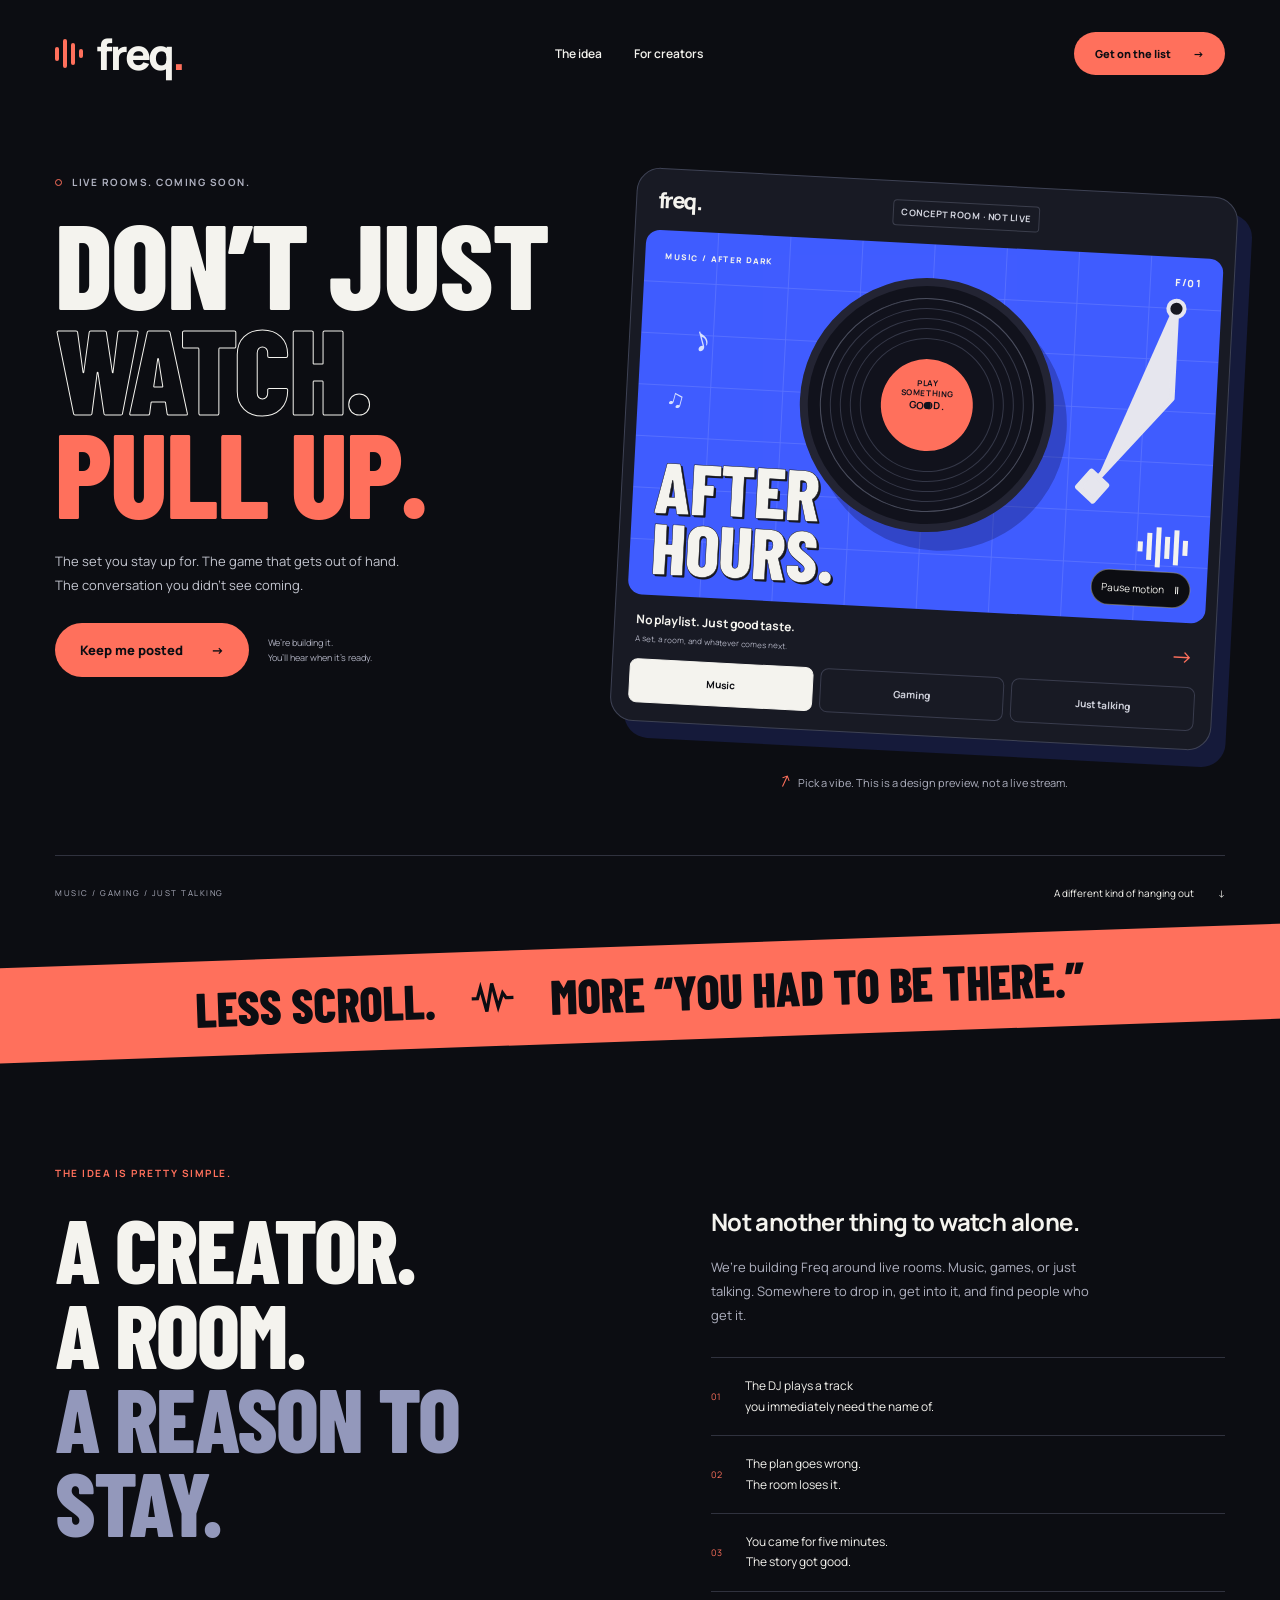
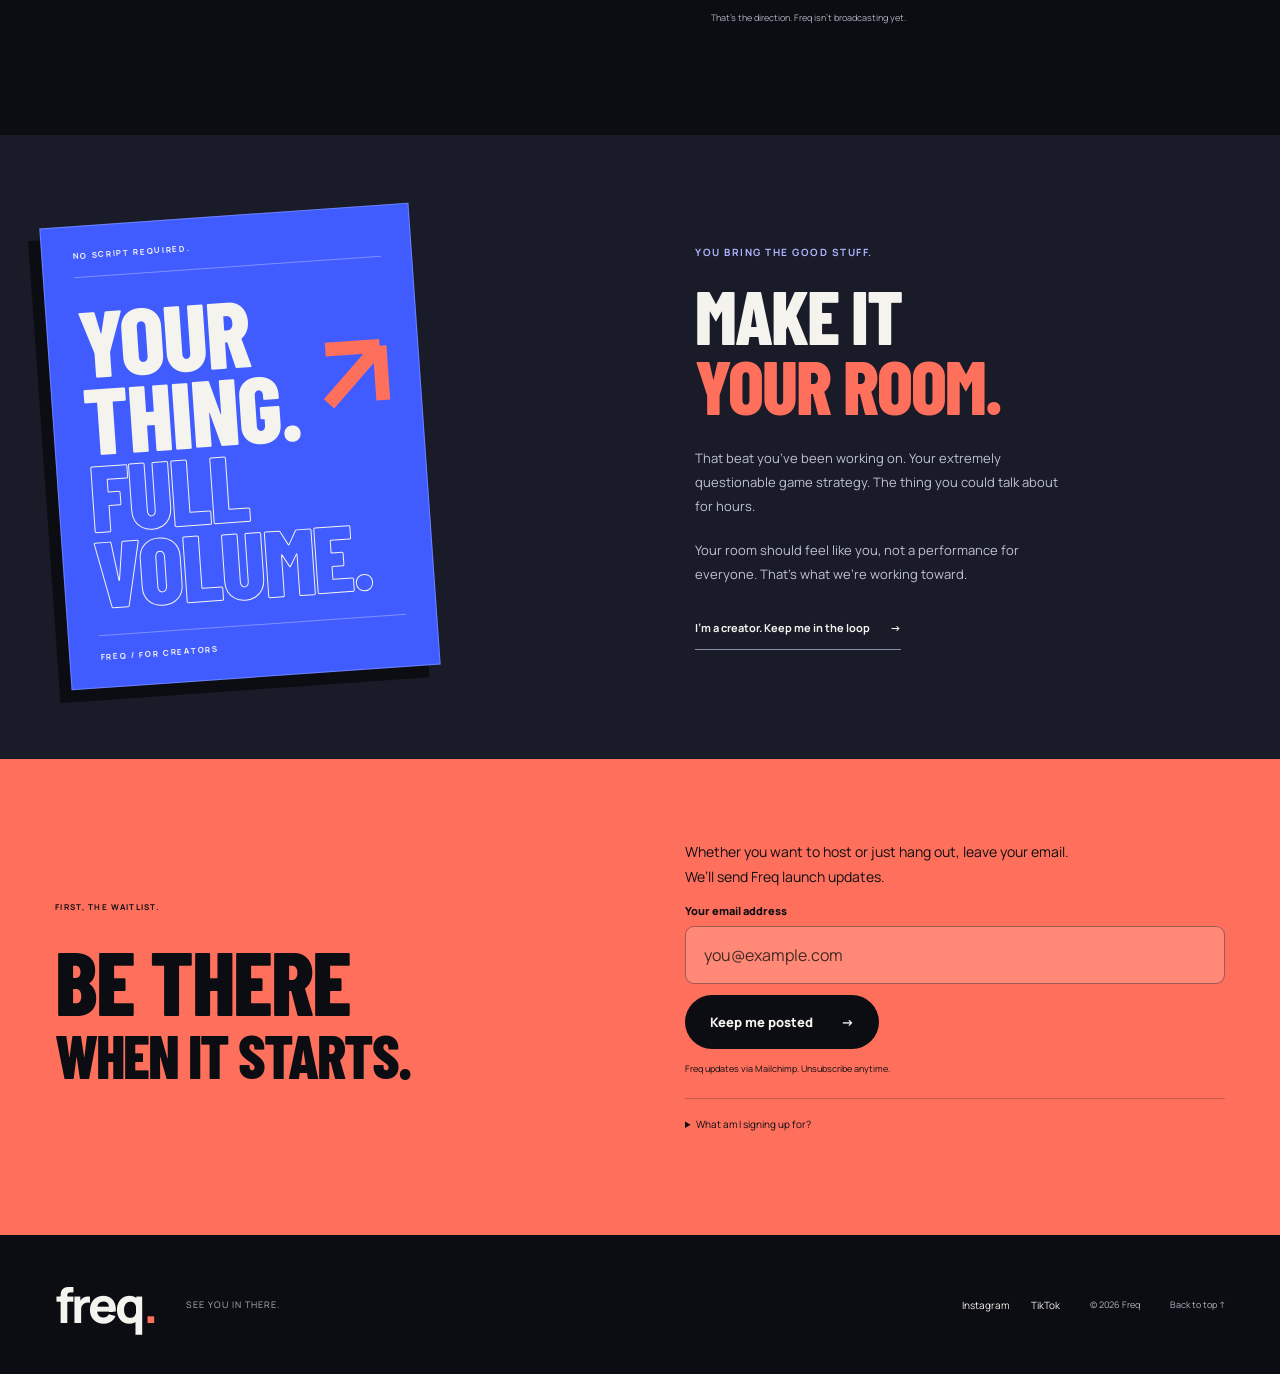
==== commit e2168457: "Rework Freq as a bold interactive live-room concept landing" ====
--- a/index.html
+++ b/index.html
@@ -1,33 +1,28 @@
 <!doctype html>
 <html lang="en">
 <head>
-<meta charset="utf-8" />
-<meta name="viewport" content="width=device-width,initial-scale=1" />
-<meta name="theme-color" content="#f3eee5" />
-<title>Freq — Live is better with company.</title>
-<meta name="description" content="We're building Freq: live rooms for music, games, and whatever comes up. Not live yet. Join the waitlist for launch updates." />
+<meta charset="utf-8" /><meta name="viewport" content="width=device-width,initial-scale=1" /><meta name="theme-color" content="#0c0d12" />
+<title>Freq — Don’t just watch. Pull up.</title>
+<meta name="description" content="Live rooms for music, games, and conversations that go somewhere. Freq is in the works. Join the waitlist for launch updates." />
 <link rel="canonical" href="https://www.getfreq.app/" />
-<meta property="og:title" content="Freq — Live is better with company." />
-<meta property="og:description" content="Live rooms for music, games, and whatever comes up. In the works. Get on the list." />
-<meta property="og:type" content="website" />
-<meta property="og:url" content="https://www.getfreq.app/" />
-<meta property="og:image" content="https://www.getfreq.app/assets/freq-social.png" />
-<meta property="og:image:width" content="1200" />
-<meta property="og:image:height" content="630" />
-<meta property="og:image:alt" content="Freq. Live is better with company. In the works." />
-<meta name="twitter:card" content="summary_large_image" />
-<link rel="icon" href="data:image/svg+xml,%3Csvg xmlns='http://www.w3.org/2000/svg' viewBox='0 0 32 32'%3E%3Crect width='32' height='32' rx='6' fill='%232c2934'/%3E%3Cpath d='M7 13v6m6-12v18m6-14v10m6-7v4' stroke='%23f3eee5' stroke-width='3' stroke-linecap='round'/%3E%3C/svg%3E" />
-<style>@font-face{font-family:Manrope;src:url('/assets/fonts/Manrope.ttf') format('truetype');font-weight:200 800;font-display:swap}
-:root{--paper:#f3eee5;--ink:#2c2934;--muted:#625d65;--violet:#b4a0d2;--coral:#aa4131;--line:#cbc4ba;--serif:Georgia,'Times New Roman',serif;font-family:Manrope,Arial,sans-serif;color:var(--ink);background:var(--paper);font-synthesis:none}
-*{box-sizing:border-box}html{scroll-behavior:smooth;scroll-padding-top:24px}body{margin:0}button,input{font:inherit}a{color:inherit;text-decoration:none}a,button,input,summary{-webkit-tap-highlight-color:transparent}button,a,summary{touch-action:manipulation}a:focus-visible,button:focus-visible,input:focus-visible,summary:focus-visible{outline:3px solid var(--coral);outline-offset:5px}::selection{background:var(--violet);color:var(--ink)}.wrap{max-width:1320px;margin:auto;padding-left:54px;padding-right:54px}.skip{position:absolute;top:-100px;left:12px;padding:12px 18px;background:var(--ink);color:var(--paper);z-index:10}.skip:focus{top:12px}.topbar{display:flex;align-items:center;min-height:110px;gap:35px}.brand{font-size:48px;letter-spacing:-4px;font-weight:800;line-height:1}.brand span{color:var(--coral)}.header-note{font-size:12px;display:flex;gap:9px;align-items:center;margin:0}.status-mark{width:7px;height:7px;border:1px solid var(--coral);border-radius:50%}.topbar nav{display:flex;gap:32px;margin-left:auto;font-size:13px;font-weight:700}.topbar nav a:last-child{border-bottom:1px solid var(--ink);padding-bottom:6px}.topbar nav span{margin-left:15px}.eyebrow,.section-label,.hero-foot,.room-index,.section-footnote,.footer-bottom{font-size:10px;letter-spacing:1.6px;font-weight:700;line-height:1.7}.hero{display:grid;grid-template-columns:1.12fr 1fr;position:relative;padding-top:90px;padding-bottom:0;column-gap:34px}.hero-copy{padding-top:14px;z-index:1}.hero .eyebrow{color:var(--muted);margin:0 0 27px}h1,h2,h3,p{margin-top:0}h1{font-family:var(--serif);font-weight:400;font-size:clamp(62px,6.5vw,92px);letter-spacing:-5px;line-height:1.02;margin-bottom:28px}em{font-weight:400}h1 em{color:var(--coral)}.hero-description{font-size:15px;line-height:1.8;max-width:410px;color:var(--muted);margin-bottom:32px}.hero-actions{display:flex;align-items:center;gap:22px}.button{display:inline-flex;justify-content:center;align-items:center;gap:28px;background:var(--ink);color:var(--paper);border:1px solid var(--ink);padding:17px 23px;font-size:13px;font-weight:700;cursor:pointer;min-height:53px;transition:background .15s,color .15s;white-space:nowrap}.button:hover{background:var(--coral);border-color:var(--coral)}.button:disabled{cursor:wait;opacity:.65}.hero-actions p{font-size:10px;line-height:1.7;color:var(--muted);margin:0}.hero-art{height:520px;position:relative;min-width:0}.cable{position:absolute;inset:-66px -30px 0 auto;height:590px;width:590px;max-width:115%;color:#9b8aab;pointer-events:none}.invite-sheet{position:absolute;top:13px;left:7%;width:84%;max-width:382px;background:var(--violet);padding:24px 29px 23px;transform:rotate(5deg);box-shadow:8px 10px 0 #2c293409;border:1px solid #2c293422}.invite-top{display:flex;justify-content:space-between;font-size:8px;letter-spacing:1.5px;font-weight:700;border-bottom:1px solid #2c29344d;padding-bottom:17px}.invite-title{font-family:var(--serif);font-size:53px;line-height:1.05;letter-spacing:-2px;margin:29px 0}.invite-title em{color:#4b354f}.invite-rule{height:1px;background:#2c29344d;margin-bottom:18px}.invite-bottom{display:flex;justify-content:space-between;align-items:center;font-size:8px;letter-spacing:1.4px;line-height:1.7;font-weight:700}.invite-bottom svg{width:64px;height:38px}.margin-note{position:absolute;bottom:20px;left:-2%;font-family:var(--serif);font-style:italic;font-size:20px;line-height:1.1;transform:rotate(-9deg);color:var(--coral)}.margin-note svg{position:absolute;width:85px;height:34px;left:145px;top:5px;transform:scaleY(-1) rotate(20deg)}.hero-foot{grid-column:1/-1;display:flex;justify-content:space-between;border-top:1px solid var(--line);padding:22px 0;margin-top:52px;font-size:9px;letter-spacing:1.3px}.hero-foot a{font-weight:600;letter-spacing:0;font-size:12px}.hero-foot a span{margin-left:25px}.idea{padding-top:85px;padding-bottom:80px}.section-label{display:flex;justify-content:space-between;color:var(--muted);font-size:9px;margin-bottom:34px}.idea-intro{display:grid;grid-template-columns:1.1fr 1fr;gap:80px;align-items:center;margin-bottom:62px}h2{font-family:var(--serif);font-size:54px;font-weight:400;line-height:1.07;letter-spacing:-2px;margin-bottom:0}.idea-intro p{max-width:390px;font-size:14px;line-height:1.9;color:var(--muted);margin:0}.room-row{display:grid;grid-template-columns:130px 1fr 1fr 90px;align-items:center;gap:36px;padding:31px 0;border-top:1px solid var(--line)}.room-row:last-child{border-bottom:1px solid var(--line)}.room-index{display:flex;flex-direction:column;gap:6px;font-size:9px;letter-spacing:1px}.room-index>span:first-child{font-family:var(--serif);font-style:italic;font-size:22px;letter-spacing:-1px;color:var(--coral)}h3{font-size:23px;font-weight:500;line-height:1.25;letter-spacing:-.8px;margin:0}.room-row p{font-size:12px;line-height:1.9;color:var(--muted);margin:0;max-width:285px}.room-doodle{width:90px;height:90px;stroke:var(--ink);stroke-width:1.5;transform:rotate(-8deg)}.room-row:nth-child(2) .room-doodle{transform:rotate(8deg)}.section-footnote{font-weight:400;letter-spacing:0;font-size:10px;margin:17px 0 0;color:var(--muted)}.creator-section{background:var(--ink);color:var(--paper);padding-top:72px;padding-bottom:76px}.creator-inner{display:grid;grid-template-columns:.8fr 1.2fr;gap:70px}.creator-aside .eyebrow{color:#b8b2bf}.hand-mark{width:200px;position:relative;margin-top:30px;color:var(--violet);transform:rotate(-11deg)}.hand-mark svg{display:block;width:100%;height:170px}.hand-mark span{position:absolute;text-align:center;left:0;right:0;bottom:35px;font-size:8px;letter-spacing:2px;line-height:1.6}.creator-copy h2{margin-bottom:25px}.creator-copy h2 em{color:var(--violet)}.creator-copy p{font-size:13px;line-height:1.9;max-width:440px;color:#c6c0cc;margin-bottom:18px}.text-link{display:inline-flex;gap:23px;font-size:12px;font-weight:700;border-bottom:1px solid #b8b2bf;padding:8px 0;min-height:44px;margin-top:5px}.text-link:hover{color:var(--violet)}.waitlist{padding-top:110px;padding-bottom:110px;display:grid;grid-template-columns:1.05fr 1fr;gap:75px}.waitlist .eyebrow{margin-bottom:25px}.waitlist h2{font-size:50px}.waitlist h2 em{color:var(--coral)}.waitlist-content{padding-top:42px}.waitlist-content>p{font-size:13px;color:var(--muted);line-height:1.8;max-width:390px;margin-bottom:25px}form label{font-size:11px;font-weight:700;display:block;margin-bottom:8px}.signup-row{display:flex;gap:8px}.signup-row input{border:1px solid #9f979f;border-radius:0;background:transparent;color:var(--ink);padding:13px 15px;font-size:16px;min-width:0;flex:1;width:100%;min-height:53px}.signup-row .button{font-size:12px;padding-left:17px;padding-right:17px}.signup-consent{font-size:10px;color:var(--muted);margin:12px 0 0;line-height:1.7}.honeypot{position:absolute;left:-5000px;width:1px;height:1px;overflow:hidden}#waitlistStatus{font-size:12px;line-height:1.7;margin-top:12px}#waitlistStatus:empty{margin-top:0}#waitlistStatus[data-state=error]{color:#a13729}#waitlistStatus[data-state=success]{color:#38543c}details{margin-top:27px;border-top:1px solid var(--line);padding-top:12px}summary{font-size:11px;cursor:pointer;min-height:32px;padding-top:5px}details p{font-size:11px;line-height:1.8;color:var(--muted);margin-top:8px;max-width:390px}.footer{padding-top:34px;padding-bottom:28px}.footer-top{display:flex;align-items:center;border-top:1px solid var(--line);padding-top:30px;padding-bottom:36px;gap:30px}.footer-top .brand{font-size:68px;letter-spacing:-5px}.footer-top p{font-family:var(--serif);font-style:italic;font-size:22px;margin:0}.footer nav{margin-left:auto;display:flex;gap:24px;font-size:11px}.footer nav a{padding:12px 0}.footer-bottom{display:flex;justify-content:space-between;font-size:8px;letter-spacing:1px;color:var(--muted)}.footer-bottom small{font-size:9px;letter-spacing:0}.footer-bottom a{letter-spacing:0;font-size:10px}
-@media(min-width:1400px){.hero{padding-top:115px}.hero-art{height:550px}.invite-sheet{left:11%;max-width:400px}.invite-title{font-size:58px}}
-@media(max-width:1000px){.wrap{padding-left:36px;padding-right:36px}.hero{padding-top:55px;column-gap:24px}h1{font-size:68px;letter-spacing:-3.5px}.hero-description{font-size:13px}.hero-art{height:475px}.invite-sheet{left:4%;width:94%;padding:22px}.invite-title{font-size:46px}.margin-note{bottom:25px;font-size:17px}.cable{height:530px;top:-40px}.hero-actions{gap:14px}.hero-actions p{font-size:9px}.hero-actions .button{padding:16px;gap:20px}.idea-intro{gap:50px}h2{font-size:47px}.room-row{grid-template-columns:95px 1fr 1fr 70px;gap:25px}h3{font-size:20px}.room-doodle{width:70px;height:70px}.creator-inner{gap:40px}.waitlist{gap:45px}.waitlist h2{font-size:44px}.signup-row{flex-direction:column}.signup-row .button{align-self:flex-start;min-height:48px;padding:12px 20px}}
-@media(max-width:850px){.wrap{padding-left:24px;padding-right:24px}.topbar{min-height:88px;gap:16px}.brand{font-size:40px;letter-spacing:-3px}.header-note{display:none}.topbar nav{gap:20px;font-size:11px}.topbar nav span{margin-left:8px}.hero{padding-top:40px;grid-template-columns:1fr;gap:0}.hero .eyebrow{font-size:8px;letter-spacing:1.5px;margin-bottom:20px}.hero-copy{padding:0}h1{font-size:clamp(53px,10.6vw,72px);letter-spacing:-3px;margin-bottom:22px}.hero-description{max-width:410px;font-size:13px;line-height:1.85}.hero-actions{gap:20px}.hero-actions .button{font-size:12px;padding:16px 20px;gap:23px}.hero-actions p{font-size:9px}.hero-art{height:430px;margin-top:54px;max-width:440px;width:100%;justify-self:center}.invite-sheet{left:15%;width:72%;padding:21px 24px;top:8px}.invite-title{font-size:45px;letter-spacing:-1.8px;margin:24px 0}.invite-top{font-size:7px;letter-spacing:1px;padding-bottom:13px}.invite-bottom{font-size:7px}.invite-bottom svg{width:52px}.cable{width:440px;height:440px;max-width:110%;right:-9px;top:-25px}.margin-note{bottom:19px;left:3%;font-size:17px}.margin-note svg{left:122px;width:70px}.hero-foot{margin-top:25px;padding:18px 0;gap:22px;align-items:center}.hero-foot>span{max-width:180px;font-size:8px;line-height:1.8}.hero-foot a{font-size:10px;white-space:nowrap}.hero-foot a span{margin-left:10px}.idea{padding-top:56px;padding-bottom:56px}.section-label{font-size:7px;letter-spacing:1.2px;margin-bottom:27px}.idea-intro{grid-template-columns:1fr;gap:24px;margin-bottom:36px}h2{font-size:43px;letter-spacing:-1.7px}.idea-intro p{font-size:12px;line-height:1.9;max-width:100%}.room-row{grid-template-columns:1fr 60px;gap:14px 18px;padding:25px 0}.room-index{grid-column:1/-1;flex-direction:row;gap:12px;align-items:center;font-size:8px}.room-index>span:first-child{font-size:17px}.room-row h3{font-size:23px;letter-spacing:-.7px}.room-row p{grid-row:3;grid-column:1/-1;max-width:320px;font-size:12px}.room-doodle{grid-column:2;grid-row:2;width:60px;height:60px}.section-footnote{font-size:9px}.creator-section{padding-top:42px;padding-bottom:49px}.creator-inner{grid-template-columns:1fr;gap:22px;position:relative}.creator-aside .eyebrow{font-size:8px;margin:0}.hand-mark{display:none}.creator-copy h2{font-size:42px;margin-bottom:22px}.creator-copy p{font-size:12px}.text-link{font-size:11px}.waitlist{padding-top:60px;padding-bottom:44px;grid-template-columns:1fr;gap:28px}.waitlist h2{font-size:43px}.waitlist .eyebrow{font-size:8px;margin-bottom:20px}.waitlist-content{padding-top:0}.waitlist-content>p{font-size:12px;margin-bottom:24px}.signup-row{flex-direction:row}.signup-row .button{align-self:stretch;min-height:53px;padding:12px 15px;font-size:11px}.signup-row input{padding:12px;font-size:16px}.signup-consent{font-size:9px}.footer{padding-top:20px;padding-bottom:25px}.footer-top{padding-top:24px;padding-bottom:25px;gap:20px;flex-wrap:wrap}.footer-top .brand{font-size:55px;letter-spacing:-4px}.footer-top p{font-size:19px}.footer nav{gap:20px;font-size:10px}.footer-bottom{font-size:7px;gap:14px}.footer-bottom small{font-size:8px}.footer-bottom a{font-size:9px}}
-@media(max-width:365px){.wrap{padding-left:20px;padding-right:20px}.topbar nav{gap:15px;font-size:10px}h1{font-size:51px;letter-spacing:-2.8px}.hero-actions{gap:14px}.hero-actions p{font-size:8px}.hero-art{height:400px}.invite-title{font-size:39px}.invite-sheet{padding:20px;left:12%;width:78%}.margin-note{bottom:24px}.signup-row{flex-direction:column}.signup-row .button{align-self:flex-start;min-height:48px}.footer nav{margin-left:0;width:100%}.waitlist h2{font-size:38px}.hero-foot>span{max-width:155px}.creator-copy h2{font-size:37px}}
-@media(prefers-reduced-motion:reduce){html{scroll-behavior:auto}*{transition:none!important}}
-@media print{html{scroll-behavior:auto}.skip,.hero-actions,.topbar nav,.footer-bottom a{display:none}.page-shell{max-width:1200px}.wrap{padding-left:42px;padding-right:42px}.topbar{min-height:80px}.hero{padding-top:35px}.hero-art{height:490px}.hero-foot{margin-top:25px}.idea{padding-top:40px;padding-bottom:40px}.creator-section{padding-top:50px;padding-bottom:50px}.waitlist{padding-top:50px;padding-bottom:40px}.room-row{break-inside:avoid}details{display:none}}
-
-.creator-section a:focus-visible{outline-color:var(--violet)}
+<meta property="og:title" content="Freq — Don’t just watch. Pull up." /><meta property="og:description" content="Music. Games. Whatever comes up. Live rooms, coming soon." /><meta property="og:type" content="website" /><meta property="og:url" content="https://www.getfreq.app/" /><meta property="og:image" content="https://www.getfreq.app/assets/freq-social.png" /><meta property="og:image:width" content="1200" /><meta property="og:image:height" content="630" /><meta property="og:image:alt" content="Freq. Don’t just watch. Pull up. Live rooms, coming soon." /><meta name="twitter:card" content="summary_large_image" />
+<link rel="icon" href="data:image/svg+xml,%3Csvg xmlns='http://www.w3.org/2000/svg' viewBox='0 0 32 32'%3E%3Crect width='32' height='32' rx='8' fill='%23ff705c'/%3E%3Cpath d='M7 13v6m6-12v18m6-14v10m6-7v4' stroke='%230c0d12' stroke-width='3' stroke-linecap='round'/%3E%3C/svg%3E" />
+<style>@font-face{font-family:Manrope;src:url('/assets/fonts/Manrope.ttf') format('truetype');font-weight:200 800;font-display:swap}@font-face{font-family:Barlow;src:url('/assets/fonts/BarlowCondensed-ExtraBold.ttf') format('truetype');font-weight:800;font-display:swap}
+:root{--bg:#0c0d12;--panel:#181a24;--white:#f4f3ee;--muted:#afb1c0;--coral:#ff705c;--blue:#405cff;--line:#30323e;font-family:Manrope,Arial,sans-serif;color:var(--white);background:var(--bg);font-synthesis:none}*{box-sizing:border-box}html{scroll-behavior:smooth;scroll-padding-top:25px}body{margin:0;overflow-x:clip}button,input{font:inherit}a{color:inherit;text-decoration:none}button,a,summary{touch-action:manipulation}button{cursor:pointer}a:focus-visible,button:focus-visible,input:focus-visible,summary:focus-visible{outline:3px solid var(--coral);outline-offset:5px}::selection{background:var(--coral);color:var(--bg)}p,h1,h2,h3{margin-top:0}.wrap{max-width:1320px;margin:auto;padding-left:55px;padding-right:55px}.skip{position:absolute;top:-120px;left:12px;padding:14px;background:var(--white);color:var(--bg);z-index:20}.skip:focus{top:12px}.sr-only{position:absolute;width:1px;height:1px;margin:-1px;overflow:hidden;clip:rect(0,0,0,0);white-space:nowrap}.topbar{height:107px;display:flex;align-items:center;gap:40px}.brand{font-size:43px;font-weight:800;letter-spacing:-3px;line-height:1;display:inline-flex;align-items:center}.dot{color:var(--coral)}.brand-wave{display:inline-flex;align-items:center;gap:4px;margin-right:13px}.brand-wave i{width:4px;background:var(--coral);border-radius:3px;height:14px}.brand-wave i:nth-child(2){height:29px}.brand-wave i:nth-child(3){height:22px}.brand-wave i:nth-child(4){height:9px}.topbar nav{margin:auto;display:flex;gap:32px;font-size:12px;font-weight:600}.topbar nav a{padding:14px 0}.button{border:1px solid transparent;border-radius:100px;display:inline-flex;align-items:center;justify-content:center;gap:28px;background:var(--coral);color:var(--bg);font-size:13px;font-weight:800;min-height:54px;padding:16px 24px;transition:transform .18s,background .18s}.button:hover{background:var(--white);transform:translateY(-2px)}.button:disabled{opacity:.7;cursor:wait;transform:none}.nav-cta{font-size:11px;min-height:43px;padding:12px 20px;gap:22px}.eyebrow{font-size:10px;letter-spacing:1.5px;line-height:1.6;font-weight:700}.hero{padding-top:45px;display:grid;grid-template-columns:.95fr 1.1fr;gap:20px 48px;position:relative}.hero-copy{padding-top:22px}.hero .eyebrow{display:flex;align-items:center;gap:10px;color:var(--muted);margin-bottom:20px}.open-circle{height:7px;width:7px;border:1px solid var(--coral);border-radius:50%}h1,h2{font-family:Barlow,Impact,'Arial Narrow',sans-serif;font-weight:800;line-height:.87;letter-spacing:-2px}h1{font-size:clamp(86px,9.4vw,130px);margin:0 0 25px}.outline-word{color:transparent;-webkit-text-stroke:1px var(--white)}h1 em{font-style:normal;color:var(--coral)}.hero-description{font-size:13px;line-height:1.85;max-width:345px;color:#c4c6d0;margin-bottom:26px}.hero-actions{display:flex;align-items:center;gap:19px}.hero-note{font-size:9px;line-height:1.7;color:var(--muted)}.stage-wrap{padding-top:10px;min-width:0;position:relative}.room-app{border:1px solid #3e4254;border-radius:24px;background:var(--panel);padding:11px;box-shadow:15px 16px 0 #405cff2b;transform:rotate(3deg);position:relative;margin-top:20px}.app-top{display:flex;align-items:center;gap:15px;padding:5px 10px 15px}.app-wordmark{font-size:22px;letter-spacing:-1.5px;font-weight:800}.concept-badge{margin:auto;font-size:7px;font-weight:700;letter-spacing:.8px;color:#d5d7e1;padding:6px 8px;border:1px solid #3b3e4c;border-radius:4px}.app-dots{font-size:15px;letter-spacing:2px}.room-scene{height:365px;position:relative;background:var(--blue);border-radius:14px;overflow:hidden;isolation:isolate;transition:background .25s}.scene-grid{position:absolute;inset:0;opacity:.13;z-index:-1}.scene-grid svg{width:100%;height:100%;stroke:#fff;stroke-width:1;fill:none}.scene-top{position:absolute;top:18px;left:20px;right:20px;display:flex;justify-content:space-between;align-items:center;font-size:8px;font-weight:800;letter-spacing:1.5px;z-index:3}.scene-mark{font-size:10px}.mode-art{position:absolute;inset:0;pointer-events:none}.music-art{display:block}.vinyl{position:absolute;width:254px;height:254px;border-radius:50%;background:#11121c;border:8px solid #232433;left:50%;top:34px;transform:translateX(-50%);box-shadow:14px 18px 0 #171a5c55;animation:record-spin 24s linear infinite}.grooves{position:absolute;inset:12px;border-radius:50%;border:1px solid #4a4d5d;box-shadow:inset 0 0 0 9px #11121c,inset 0 0 0 10px #343747,inset 0 0 0 19px #11121c,inset 0 0 0 20px #343747,inset 0 0 0 29px #11121c,inset 0 0 0 30px #343747,inset 0 0 0 39px #11121c,inset 0 0 0 40px #343747}.record-label{position:absolute;inset:73px;background:var(--coral);border-radius:50%;text-align:center;color:#11121c;font-size:8px;font-weight:700;padding-top:19px;line-height:1.3;letter-spacing:.6px}.record-label b{font-size:10px}.record-hole{position:absolute;left:50%;top:50%;width:7px;height:7px;margin:-3.5px;border-radius:50%;background:#11121c}.tonearm{position:absolute;right:3%;top:38px;width:130px;height:235px;fill:#e6e6ee;stroke:#e6e6ee;stroke-width:7;stroke-linejoin:round}.tonearm>circle{fill:#171821;stroke-width:5}.sound-note{position:absolute;font-family:Georgia,serif;font-size:35px;color:#d7e0ff}.note-one{top:88px;left:9%;transform:rotate(-18deg)}.note-two{top:155px;left:5%;font-size:24px;transform:rotate(12deg)}.scene-bottom{position:absolute;left:21px;right:21px;bottom:20px;display:flex;align-items:flex-end;justify-content:space-between;gap:10px}.scene-bottom strong{font-family:Barlow,Impact,sans-serif;font-size:72px;line-height:.84;letter-spacing:-1px;z-index:1;text-shadow:2px 2px 0 #171821;-webkit-text-stroke:.5px #171821}.equalizer{display:flex;gap:4px;height:43px;align-items:center;margin-bottom:33px}.equalizer i{width:5px;background:var(--white);height:10px;animation:equalize 1.3s ease-in-out infinite alternate}.equalizer i:nth-child(2){height:27px;animation-delay:-.4s}.equalizer i:nth-child(3){height:40px;animation-delay:-.7s}.equalizer i:nth-child(4){height:22px;animation-delay:-.2s}.equalizer i:nth-child(5){height:35px;animation-delay:-.8s}.equalizer i:nth-child(6){height:15px;animation-delay:-.5s}.motion-toggle{position:absolute;right:16px;bottom:14px;background:#0c0d12;color:var(--white);border:1px solid #ffffff60;border-radius:20px;font-size:8px;padding:8px 10px;z-index:5;min-height:30px}.motion-toggle span{margin-left:8px}.room-bar{display:flex;align-items:center;justify-content:space-between;padding:16px 10px 13px;gap:10px}.room-bar p{font-size:12px;font-weight:700;margin:0 0 5px}.room-bar div>span{font-size:8px;color:#afb1c0;line-height:1.6;display:block}.room-arrow{font-size:23px;color:var(--coral)}.room-switcher{display:flex;gap:7px;padding:0 6px 7px}.mode-button{flex:1;padding:11px 3px;border-radius:8px;color:#ced0da;border:1px solid #393c4d;background:transparent;font-size:10px;font-weight:700;min-height:38px;transition:background .15s,border-color .15s}.mode-button:hover{border-color:var(--white)}.mode-button[aria-pressed=true]{background:var(--white);color:var(--bg);border-color:var(--white)}.stage-caption{font-size:9px;color:var(--muted);text-align:center;margin:31px 0 0;line-height:1.7}.stage-caption>span{font-size:17px;color:var(--coral);display:inline-block;transform:rotate(25deg);margin-right:5px}.gaming-art,.talk-art{display:none}.gaming-art svg{position:absolute;width:86%;height:220px;left:7%;top:30px;transform:rotate(-14deg)}.controller{fill:#f4f3ee;stroke:#1b1c35;stroke-width:5}.controls{stroke:#1b1c35;stroke-width:10}.game-button{fill:var(--coral);stroke:#1b1c35;stroke-width:4}.game-button.alt{fill:var(--blue)}.stick{fill:#1b1c35}.game-sticker{position:absolute;right:25px;top:80px;background:#181a24;color:#f4f3ee;padding:8px 12px;font-size:12px;font-weight:800;transform:rotate(12deg)}.speech{position:absolute;font-family:Barlow,Impact,sans-serif;font-size:46px;line-height:.9;padding:19px 24px;border:3px solid #15151d;border-radius:24px;box-shadow:7px 7px 0 #15151d;letter-spacing:-.6px}.speech-one{left:12%;top:42px;transform:rotate(-10deg);background:var(--white);color:var(--bg)}.speech-two{right:8%;top:133px;transform:rotate(7deg);background:#405cff;color:var(--white);font-size:38px}.room-app[data-mode=gaming] .room-scene{background:#a590ef}.room-app[data-mode=gaming] .music-art,.room-app[data-mode=talk] .music-art{display:none}.room-app[data-mode=gaming] .gaming-art,.room-app[data-mode=talk] .talk-art{display:block}.room-app[data-mode=talk] .room-scene{background:#ed694f}.room-app[data-mode=gaming] .scene-top,.room-app[data-mode=talk] .scene-top{color:#141522}.room-app.motion-paused *{animation-play-state:paused!important}.hero-bottom{grid-column:1/-1;display:flex;justify-content:space-between;align-items:center;padding:30px 0 36px;margin-top:39px;border-top:1px solid var(--line);font-size:8px;letter-spacing:1.5px;color:var(--muted)}.hero-bottom a{font-size:10px;letter-spacing:0;color:var(--white)}.hero-bottom a span{margin-left:22px}.break-strip{margin:10px -15px 0;padding:23px 24px;background:var(--coral);color:var(--bg);transform:rotate(-2deg);display:flex;align-items:center;justify-content:center;gap:35px;font-family:Barlow,Impact,sans-serif;font-size:clamp(25px,3.8vw,50px);line-height:1;white-space:nowrap;overflow:hidden}.break-strip svg{width:45px;height:38px;stroke:currentColor;stroke-width:4;fill:none;flex-shrink:0}.idea{padding-top:125px;padding-bottom:100px;display:grid;grid-template-columns:1.1fr 1fr;gap:90px}.idea .eyebrow{color:var(--coral);margin-bottom:25px}h2{font-size:clamp(66px,7vw,90px);line-height:.94;margin-bottom:0}.idea h2>span{color:#9398bb}.idea-content{padding-top:40px}.idea-lead{font-size:24px;font-weight:700;letter-spacing:-.6px;margin-bottom:17px}.idea-content>p:not(.idea-lead){font-size:13px;line-height:1.85;color:var(--muted);max-width:390px}.moments{margin-top:30px;border-top:1px solid var(--line)}.moments>div{display:flex;gap:23px;border-bottom:1px solid var(--line);padding:18px 0;align-items:center}.moment-number{color:var(--coral);font-size:9px;letter-spacing:1px}.moments p{font-size:12px;line-height:1.7;margin:0}.idea-content>.fine-print{font-size:9px!important;margin-top:18px}.creator-section{background:#191b28;padding:80px 0}.creator-inner{display:grid;grid-template-columns:1fr 1fr;gap:110px;align-items:center}.creator-graphic{position:relative;background:var(--blue);padding:23px 30px 25px;max-width:370px;transform:rotate(-4deg);border:1px solid #ffffff3b;box-shadow:-12px 12px 0 #0c0d12}.poster-top,.poster-bottom{font-size:8px;letter-spacing:1.7px;font-weight:700;display:block}.poster-top{padding-bottom:16px;border-bottom:1px solid #ffffff50}.creator-graphic strong{font-family:Barlow,Impact,sans-serif;display:block;font-size:94px;line-height:.82;margin-top:25px;margin-bottom:25px;letter-spacing:-2px}.creator-graphic strong span{color:transparent;-webkit-text-stroke:1px var(--white)}.creator-graphic svg{width:100px;height:100px;stroke:var(--coral);fill:none;stroke-width:18;position:absolute;right:15px;top:117px;transform:rotate(135deg)}.poster-bottom{border-top:1px solid #ffffff50;padding-top:15px}.creator-copy .eyebrow{color:#aeb5ff}.creator-copy h2{font-size:75px;margin:20px 0 25px}.creator-copy h2 em{font-style:normal;color:var(--coral)}.creator-copy p:not(.eyebrow){font-size:13px;line-height:1.85;color:#bfc2d2;margin-bottom:20px;max-width:380px}.text-link{display:inline-flex;gap:20px;font-size:11px;font-weight:700;border-bottom:1px solid #888ca5;padding:14px 0;min-height:44px}.text-link:hover{color:var(--coral)}.waitlist{background:var(--coral);color:var(--bg);margin-top:0;padding:80px 0 90px}.waitlist-inner{display:grid;grid-template-columns:1fr 1fr;gap:90px;align-items:center}.waitlist .eyebrow{font-size:8px;letter-spacing:1.3px;margin-bottom:24px}.waitlist h2{font-size:90px}.waitlist h2>span{font-size:61px;display:block;margin-top:4px}.waitlist-content>p{font-size:14px;line-height:1.8;max-width:385px}.waitlist label{font-size:11px;font-weight:800;display:block;margin-bottom:8px}.signup-row{display:flex;flex-direction:column;gap:11px}.signup-row input{border:1px solid #1b1b286b;background:#ffffff2b;color:var(--bg);font-size:16px;border-radius:9px;padding:17px 18px;min-height:55px;width:100%;min-width:0}.signup-row input::placeholder{color:#452923;opacity:1}.signup-row .button{background:var(--bg);color:var(--white);align-self:flex-start;min-width:185px}.signup-row .button:hover{background:var(--white);color:var(--bg)}.waitlist a:focus-visible,.waitlist button:focus-visible,.waitlist input:focus-visible,.waitlist summary:focus-visible{outline-color:var(--bg)}.signup-consent{font-size:9px;line-height:1.7;margin:12px 0 0}.honeypot{position:absolute;left:-5000px;width:1px;height:1px;overflow:hidden}#waitlistStatus{font-size:12px;line-height:1.7;margin-top:12px;font-weight:700}#waitlistStatus:empty{margin-top:0}details{margin-top:22px;border-top:1px solid #0c0d123b;padding-top:8px}summary{font-size:10px;cursor:pointer;padding:10px 0;min-height:38px}details p{font-size:11px;line-height:1.8;margin:5px 0 0}.footer{display:flex;align-items:center;gap:30px;padding-top:45px;padding-bottom:45px;flex-wrap:wrap}.footer .brand{font-size:49px}.footer>p{font-size:9px;letter-spacing:1px;color:var(--muted);margin:0}.footer nav{margin-left:auto;display:flex;gap:22px;font-size:10px}.footer nav a,.back-top{padding:12px 0}.footer small{font-size:9px;color:var(--muted)}.back-top{font-size:9px;color:var(--muted)}
+@keyframes record-spin{from{transform:translateX(-50%) rotate(-14deg)}to{transform:translateX(-50%) rotate(346deg)}}@keyframes equalize{from{transform:scaleY(.5)}to{transform:scaleY(1.1)}}
+@media(min-width:1400px){.hero{padding-top:65px}.room-scene{height:405px}.vinyl{width:285px;height:285px;top:36px}.record-label{inset:85px}.scene-bottom strong{font-size:83px}}
+@media(max-width:1050px){.wrap{padding-left:35px;padding-right:35px}.hero{column-gap:32px}h1{font-size:clamp(80px,10vw,105px)}.hero-description{font-size:12px}.hero-actions{gap:12px}.hero-actions .button{padding:15px 19px;gap:17px;font-size:11px}.hero-note{font-size:8px}.room-scene{height:335px}.vinyl{width:228px;height:228px}.record-label{inset:64px;padding-top:20px}.tonearm{right:0;width:115px;top:40px}.scene-bottom strong{font-size:65px}.idea{gap:55px}.creator-inner{gap:65px}.creator-copy h2{font-size:65px}.creator-graphic strong{font-size:83px}.waitlist-inner{gap:50px}.waitlist h2{font-size:78px}.waitlist h2>span{font-size:52px}}
+@media(max-width:850px){.topbar{gap:25px;height:90px}.topbar nav{margin-left:auto;margin-right:0}.topbar nav a:last-child{display:none}.hero{grid-template-columns:1fr 1.05fr;column-gap:24px;padding-top:25px}.hero-copy{padding-top:24px}.hero .eyebrow{font-size:7px;letter-spacing:1px}h1{font-size:87px;letter-spacing:-1.5px}.hero-description{font-size:11px}.hero-actions{flex-direction:column;align-items:flex-start;gap:12px}.hero-note br{display:none}.hero-note{font-size:8px}.room-app{padding:8px;border-radius:19px}.room-scene{height:300px}.vinyl{width:204px;height:204px;top:39px}.record-label{inset:56px;padding-top:16px}.tonearm{width:95px;height:190px}.scene-bottom strong{font-size:58px}.scene-top{font-size:6px;left:14px;right:14px}.concept-badge{font-size:5px;letter-spacing:.4px;padding:5px}.app-top{gap:9px;padding:5px 5px 12px}.app-wordmark{font-size:19px}.app-dots{font-size:12px}.room-bar p{font-size:10px}.room-bar div>span{font-size:7px}.mode-button{font-size:8px}.stage-caption{font-size:8px;max-width:280px;margin:26px auto 0}.speech{font-size:37px;padding:15px 20px}.speech-two{font-size:31px;right:6%;top:125px}.gaming-art svg{top:38px}.game-sticker{top:74px;right:10px;font-size:9px}.hero-bottom{margin-top:25px}.idea{gap:45px;padding-top:95px;padding-bottom:75px}.idea h2{font-size:65px}.idea-content{padding-top:27px}.idea-lead{font-size:21px}.creator-inner{gap:45px}.creator-graphic strong{font-size:73px}.creator-copy h2{font-size:57px}.creator-copy p:not(.eyebrow){font-size:11px}.waitlist h2{font-size:67px}.waitlist h2>span{font-size:45px}.waitlist-inner{gap:35px}.waitlist-content>p{font-size:12px}.footer{gap:23px}.footer>p{display:none}}
+@media(max-width:850px){.wrap{padding-left:24px;padding-right:24px}.topbar{height:87px;gap:20px}.brand{font-size:36px;letter-spacing:-2.5px}.brand-wave{gap:3px;margin-right:9px}.brand-wave i{width:3px}.brand-wave i:nth-child(2){height:24px}.topbar nav{display:none}.nav-cta{margin-left:auto;min-height:42px;padding:12px 16px;font-size:10px;gap:16px}.hero{grid-template-columns:1fr;padding-top:26px;gap:0}.hero-copy{padding-top:0}.hero .eyebrow{font-size:8px;letter-spacing:1.3px;margin-bottom:20px}h1{font-size:clamp(68px,20.8vw,126px);letter-spacing:-1.7px;line-height:.84;margin-bottom:24px}.hero-description{font-size:12px;max-width:330px;line-height:1.85;margin-bottom:24px}.hero-actions{flex-direction:row;align-items:center;gap:17px}.hero-actions .button{min-height:50px;padding:15px 19px;font-size:11px;gap:21px}.hero-note{font-size:8px;max-width:118px;line-height:1.7}.hero-note br{display:initial}.stage-wrap{margin-top:34px;padding:8px 4px 0;max-width:450px;width:100%;justify-self:center}.room-app{transform:rotate(2deg);padding:9px;box-shadow:7px 9px 0 #405cff2b}.app-top{padding:5px 5px 13px;gap:12px}.app-wordmark{font-size:22px}.concept-badge{font-size:6px;letter-spacing:.6px;padding:6px}.room-scene{height:325px}.scene-top{font-size:7px;top:16px}.vinyl{width:222px;height:222px;top:40px}.record-label{inset:62px;padding-top:19px}.tonearm{width:112px;height:210px;right:-6px;top:38px}.scene-bottom{left:17px;right:17px;bottom:19px}.scene-bottom strong{font-size:66px}.equalizer{gap:3px;margin-bottom:35px}.equalizer i{width:4px}.motion-toggle{font-size:8px;min-height:31px}.room-bar{padding:15px 7px 14px}.room-bar p{font-size:11px}.room-bar div>span{font-size:8px}.mode-button{font-size:9px;min-height:42px;padding:11px 2px}.stage-caption{max-width:100%;font-size:8px;margin-top:23px}.hero-bottom{margin-top:28px;padding:24px 0;font-size:7px;gap:25px}.hero-bottom>span{max-width:105px;line-height:1.8}.hero-bottom a{font-size:8px;max-width:170px;text-align:right;line-height:1.8}.hero-bottom a span{margin-left:10px}.break-strip{margin-top:10px;padding:17px 15px;gap:17px;font-size:26px;justify-content:flex-start}.break-strip svg{width:27px;height:27px}.idea{padding-top:65px;padding-bottom:57px;grid-template-columns:1fr;gap:30px}.idea .eyebrow{font-size:8px;margin-bottom:22px}.idea h2{font-size:clamp(60px,15vw,82px);line-height:.92;letter-spacing:-1px}.idea-content{padding-top:0}.idea-lead{font-size:21px;margin-bottom:15px}.idea-content>p:not(.idea-lead){font-size:12px}.moments{margin-top:25px}.moments>div{gap:21px;padding:17px 0}.moments p{font-size:11px}.creator-section{padding:54px 0}.creator-inner{grid-template-columns:1fr;gap:42px}.creator-graphic{width:75%;max-width:315px;justify-self:center;padding:21px 26px 24px}.creator-graphic strong{font-size:84px;line-height:.82;margin-top:22px}.creator-graphic svg{top:115px;width:90px;height:90px;right:9px}.poster-top,.poster-bottom{font-size:7px}.creator-copy .eyebrow{font-size:8px}.creator-copy h2{font-size:70px;margin:20px 0 23px;letter-spacing:-1.5px}.creator-copy p:not(.eyebrow){font-size:12px;max-width:none}.text-link{font-size:10px;gap:17px}.waitlist{padding:55px 0 51px}.waitlist-inner{grid-template-columns:1fr;gap:27px}.waitlist .eyebrow{font-size:7px;margin-bottom:22px}.waitlist h2{font-size:87px;letter-spacing:-1.5px}.waitlist h2>span{font-size:55px}.waitlist-content>p{font-size:12px;margin-bottom:24px}.signup-row{gap:10px}.signup-row .button{min-height:50px;font-size:12px}.signup-row input{font-size:16px}.signup-consent{font-size:8px}details{margin-top:18px}.footer{padding-top:32px;padding-bottom:29px;gap:20px}.footer .brand{font-size:43px}.footer nav{font-size:9px;gap:18px}.footer small{font-size:8px}.back-top{margin-left:auto;font-size:8px}}
+@media(max-width:365px){.wrap{padding-left:20px;padding-right:20px}.brand-wave{display:none}.nav-cta{font-size:9px;padding:11px 15px;gap:12px}h1{font-size:clamp(60px,20.8vw,78px)}.hero-actions{gap:13px}.hero-actions .button{font-size:10px;padding:14px 17px}.hero-note{font-size:7px}.room-scene{height:290px}.vinyl{width:190px;height:190px}.record-label{inset:48px;font-size:7px;padding-top:17px}.tonearm{height:190px;width:90px;right:-4px}.scene-bottom strong{font-size:58px}.scene-top{font-size:6px}.concept-badge{font-size:5px}.room-bar p{font-size:10px}.room-bar div>span{font-size:7px}.mode-button{font-size:8px}.stage-caption{font-size:7px}.speech{font-size:34px;padding:13px 17px}.speech-two{font-size:28px;top:123px}.idea h2{font-size:57px}.creator-graphic{width:80%}.creator-graphic strong{font-size:70px}.creator-copy h2{font-size:60px}.waitlist h2{font-size:75px}.waitlist h2>span{font-size:47px}}
+@media(prefers-reduced-motion:reduce){html{scroll-behavior:auto}*,*::before,*::after{animation:none!important;transition:none!important}.motion-toggle{display:none}}
+
+/* The concept disclosure stays legible at every size. */
+.concept-badge{font-size:9px;letter-spacing:.5px;text-align:center;line-height:1.4}.stage-caption{font-size:11px}.app-dots{display:none}@media(max-width:365px){.concept-badge{font-size:9px;padding:4px}.app-top{gap:7px}.stage-caption{font-size:10px}}
+
+.motion-toggle{font-size:10px;min-height:36px}.mode-button{min-height:44px}
+
+.room-app[data-mode=gaming] .scene-bottom strong,.room-app[data-mode=talk] .scene-bottom strong{color:#141522;text-shadow:none;-webkit-text-stroke:0}
 </style>
 <!-- Bundled font license
 Copyright 2018 The Manrope Project Authors (https://github.com/googlefonts/manrope)
@@ -124,64 +119,164 @@
 FROM, OUT OF THE USE OR INABILITY TO USE THE FONT SOFTWARE OR FROM
 OTHER DEALINGS IN THE FONT SOFTWARE.
 
+Copyright 2017 The Barlow Project Authors (https://github.com/jpt/barlow)
+
+This Font Software is licensed under the SIL Open Font License, Version 1.1.
+This license is copied below, and is also available with a FAQ at:
+http://scripts.sil.org/OFL
+
+
+-----------------------------------------------------------
+SIL OPEN FONT LICENSE Version 1.1 - 26 February 2007
+-----------------------------------------------------------
+
+PREAMBLE
+The goals of the Open Font License (OFL) are to stimulate worldwide
+development of collaborative font projects, to support the font creation
+efforts of academic and linguistic communities, and to provide a free and
+open framework in which fonts may be shared and improved in partnership
+with others.
+
+The OFL allows the licensed fonts to be used, studied, modified and
+redistributed freely as long as they are not sold by themselves. The
+fonts, including any derivative works, can be bundled, embedded,
+redistributed and/or sold with any software provided that any reserved
+names are not used by derivative works. The fonts and derivatives,
+however, cannot be released under any other type of license. The
+requirement for fonts to remain under this license does not apply
+to any document created using the fonts or their derivatives.
+
+DEFINITIONS
+"Font Software" refers to the set of files released by the Copyright
+Holder(s) under this license and clearly marked as such. This may
+include source files, build scripts and documentation.
+
+"Reserved Font Name" refers to any names specified as such after the
+copyright statement(s).
+
+"Original Version" refers to the collection of Font Software components as
+distributed by the Copyright Holder(s).
+
+"Modified Version" refers to any derivative made by adding to, deleting,
+or substituting -- in part or in whole -- any of the components of the
+Original Version, by changing formats or by porting the Font Software to a
+new environment.
+
+"Author" refers to any designer, engineer, programmer, technical
+writer or other person who contributed to the Font Software.
+
+PERMISSION & CONDITIONS
+Permission is hereby granted, free of charge, to any person obtaining
+a copy of the Font Software, to use, study, copy, merge, embed, modify,
+redistribute, and sell modified and unmodified copies of the Font
+Software, subject to the following conditions:
+
+1) Neither the Font Software nor any of its individual components,
+in Original or Modified Versions, may be sold by itself.
+
+2) Original or Modified Versions of the Font Software may be bundled,
+redistributed and/or sold with any software, provided that each copy
+contains the above copyright notice and this license. These can be
+included either as stand-alone text files, human-readable headers or
+in the appropriate machine-readable metadata fields within text or
+binary files as long as those fields can be easily viewed by the user.
+
+3) No Modified Version of the Font Software may use the Reserved Font
+Name(s) unless explicit written permission is granted by the corresponding
+Copyright Holder. This restriction only applies to the primary font name as
+presented to the users.
+
+4) The name(s) of the Copyright Holder(s) or the Author(s) of the Font
+Software shall not be used to promote, endorse or advertise any
+Modified Version, except to acknowledge the contribution(s) of the
+Copyright Holder(s) and the Author(s) or with their explicit written
+permission.
+
+5) The Font Software, modified or unmodified, in part or in whole,
+must be distributed entirely under this license, and must not be
+distributed under any other license. The requirement for fonts to
+remain under this license does not apply to any document created
+using the Font Software.
+
+TERMINATION
+This license becomes null and void if any of the above conditions are
+not met.
+
+DISCLAIMER
+THE FONT SOFTWARE IS PROVIDED "AS IS", WITHOUT WARRANTY OF ANY KIND,
+EXPRESS OR IMPLIED, INCLUDING BUT NOT LIMITED TO ANY WARRANTIES OF
+MERCHANTABILITY, FITNESS FOR A PARTICULAR PURPOSE AND NONINFRINGEMENT
+OF COPYRIGHT, PATENT, TRADEMARK, OR OTHER RIGHT. IN NO EVENT SHALL THE
+COPYRIGHT HOLDER BE LIABLE FOR ANY CLAIM, DAMAGES OR OTHER LIABILITY,
+INCLUDING ANY GENERAL, SPECIAL, INDIRECT, INCIDENTAL, OR CONSEQUENTIAL
+DAMAGES, WHETHER IN AN ACTION OF CONTRACT, TORT OR OTHERWISE, ARISING
+FROM, OUT OF THE USE OR INABILITY TO USE THE FONT SOFTWARE OR FROM
+OTHER DEALINGS IN THE FONT SOFTWARE.
+
 -->
 </head>
 <body>
 <a class="skip" href="#main">Skip to content</a>
-<div class="page-shell">
-<header class="topbar wrap">
-<a class="brand" href="#main" aria-label="Freq home">freq<span>.</span></a>
-<p class="header-note"><span class="status-mark" aria-hidden="true"></span> A work in progress.</p>
-<nav aria-label="Main navigation"><a href="#idea">The idea</a><a href="#waitlist">Get on the list <span aria-hidden="true">→</span></a></nav>
-</header>
+<header class="topbar wrap"><a class="brand" href="#main" aria-label="Freq home"><span class="brand-wave" aria-hidden="true"><i></i><i></i><i></i><i></i></span>freq<span class="dot">.</span></a><nav aria-label="Main navigation"><a href="#idea">The idea</a><a href="#creators">For creators</a></nav><a class="button nav-cta" href="#waitlist">Get on the list <span aria-hidden="true">→</span></a></header>
 <main id="main">
 <section class="hero wrap" aria-labelledby="heroTitle">
-<div class="hero-copy">
-<p class="eyebrow">MUSIC. GAMES. A GOOD CONVERSATION.</p>
-<h1 id="heroTitle">Live is better<br />with <em>company.</em></h1>
-<p class="hero-description">A late-night set. One more game. A conversation that runs over. We’re building Freq for the moments you want to be there for, not just watch later.</p>
-<div class="hero-actions"><a class="button" href="#waitlist">Keep me posted <span aria-hidden="true">→</span></a><p>Not live yet.<br />Good things take a little time.</p></div>
+<div class="hero-copy"><p class="eyebrow"><span class="open-circle" aria-hidden="true"></span> LIVE ROOMS. COMING SOON.</p><h1 id="heroTitle">DON’T JUST<br /><span class="outline-word">WATCH.</span><br /><em>PULL UP.</em></h1><p class="hero-description">The set you stay up for. The game that gets out of hand. The conversation you didn’t see coming.</p><div class="hero-actions"><a class="button" href="#waitlist">Keep me posted <span aria-hidden="true">→</span></a><span class="hero-note">We’re building it.<br />You’ll hear when it’s ready.</span></div></div>
+<div class="stage-wrap">
+<div class="room-app" id="roomApp" data-mode="music">
+<div class="app-top"><span class="app-wordmark">freq.</span><span class="concept-badge">CONCEPT ROOM · NOT LIVE</span><span class="app-dots" aria-hidden="true">•••</span></div>
+<div class="room-scene" id="roomScene" role="group" aria-label="Music room concept: an illustrated record spins above the words After hours. Not a real broadcast.">
+<div class="scene-grid" aria-hidden="true"><svg viewBox="0 0 600 460" preserveAspectRatio="none"><path d="M0 65H600M0 130H600M0 195H600M0 260H600M0 325H600M0 390H600M75 0V460M150 0V460M225 0V460M300 0V460M375 0V460M450 0V460M525 0V460"/></svg></div>
+<div class="scene-top" aria-hidden="true"><span id="sceneCategory">MUSIC / AFTER DARK</span><span class="scene-mark">F/01</span></div>
+<div class="music-art mode-art" aria-hidden="true"><div class="vinyl"><div class="grooves"></div><span class="record-label">PLAY<br />SOMETHING<br /><b>GOOD.</b></span><span class="record-hole"></span></div><svg class="tonearm" viewBox="0 0 160 290"><path d="M126 5v123L39 232"/><path d="m32 223 19 16-16 20-19-16Z"/><circle cx="126" cy="17" r="10"/></svg><span class="sound-note note-one">♪</span><span class="sound-note note-two">♫</span></div>
+<div class="gaming-art mode-art" aria-hidden="true"><svg viewBox="0 0 390 250"><path class="controller" d="M98 53c-37 5-56 50-72 127-8 39 17 54 44 24l52-58h146l52 58c27 30 52 15 44-24-16-77-35-122-72-127-36-6-55 13-97 13s-61-19-97-13Z"/><path class="controls" d="M76 100h56m-28-28v56"/><circle class="game-button" cx="279" cy="90" r="12"/><circle class="game-button alt" cx="309" cy="120" r="12"/><circle class="stick" cx="152" cy="122" r="15"/><circle class="stick" cx="238" cy="122" r="15"/></svg><span class="game-sticker">ONE MORE?</span></div>
+<div class="talk-art mode-art" aria-hidden="true"><span class="speech speech-one">WAIT.<br />WHAT?</span><span class="speech speech-two">TELL ME<br />EVERYTHING.</span></div>
+<div class="scene-bottom" aria-hidden="true"><strong id="sceneTitle">AFTER<br />HOURS.</strong><span class="equalizer"><i></i><i></i><i></i><i></i><i></i><i></i></span></div>
+<button class="motion-toggle" id="motionToggle" type="button" aria-pressed="false" aria-label="Pause decorative animation">Pause motion <span aria-hidden="true">Ⅱ</span></button>
 </div>
-<div class="hero-art" aria-label="An illustrated open invitation to spend time together">
-<svg class="cable" viewBox="0 0 590 590" fill="none" aria-hidden="true"><path d="M530 0C460 20 580 83 483 116C340 164 516 221 536 330C560 462 438 582 292 550C211 532 221 453 290 443C363 433 361 509 299 499C212 485 161 581 18 584" stroke="currentColor" stroke-width="3"/></svg>
-<div class="invite-sheet">
-<div class="invite-top"><span>AN OPEN INVITATION</span><span>F / 01</span></div>
-<p class="invite-title">Come for<br />the thing.<br /><em>Stay for<br />the people.</em></p>
-<div class="invite-rule"></div>
-<div class="invite-bottom"><span>NO BIG ENTRANCE<br />NECESSARY.</span><svg viewBox="0 0 64 38" aria-hidden="true"><path d="M0 19h5l3-8 5 17 7-28 7 38 6-27 5 18 5-18 5 8h16" fill="none" stroke="currentColor" stroke-width="2"/></svg></div>
+<div class="room-bar"><div><p id="roomMood">No playlist. Just good taste.</p><span id="roomContext">A set, a room, and whatever comes next.</span></div><span class="room-arrow" aria-hidden="true">→</span></div>
+<div class="room-switcher" role="group" aria-label="Choose a concept room"><button class="mode-button" type="button" data-mode="music" aria-pressed="true">Music</button><button class="mode-button" type="button" data-mode="gaming" aria-pressed="false">Gaming</button><button class="mode-button" type="button" data-mode="talk" aria-pressed="false">Just talking</button></div>
 </div>
-<div class="margin-note" aria-hidden="true">room for<br />your kind of weird.<svg viewBox="0 0 110 40" fill="none" aria-hidden="true"><path d="M107 4C65 1 66 33 10 27m0 0 12-9m-12 9 15 6" stroke="currentColor" stroke-width="1.5"/></svg></div>
+<p class="stage-caption"><span aria-hidden="true">↑</span> Pick a vibe. This is a design preview, not a live stream.</p><p class="sr-only" id="roomStatus" role="status" aria-live="polite"></p>
 </div>
-<div class="hero-foot"><span>LESS OF AN AUDIENCE. MORE OF A ROOM.</span><a href="#idea">Here’s the idea <span aria-hidden="true">↓</span></a></div>
+<div class="hero-bottom"><span>MUSIC / GAMING / JUST TALKING</span><a href="#idea">A different kind of hanging out <span aria-hidden="true">↓</span></a></div>
 </section>
-<section class="idea wrap" id="idea" aria-labelledby="ideaTitle">
-<div class="section-label"><span>01 / THE IDEA</span><span>WE’RE STARTING HERE</span></div>
-<div class="idea-intro"><h2 id="ideaTitle">Not everything<br />needs to be <em>a post.</em></h2><p>Some things are just better while they’re happening. Freq is being built around live rooms: a creator doing their thing, and people showing up to be part of it.</p></div>
-<div class="room-list">
-<article class="room-row"><div class="room-index"><span>01</span><span>MUSIC</span></div><h3>The track you<br />have to play someone.</h3><p>A living-room set. A half-finished beat. That song you put on when everyone says “one more.”</p><svg class="room-doodle record" viewBox="0 0 110 110" fill="none" aria-hidden="true"><circle cx="55" cy="55" r="47"/><circle cx="55" cy="55" r="38"/><circle cx="55" cy="55" r="29"/><circle cx="55" cy="55" r="16"/><circle cx="55" cy="55" r="3"/><path d="M28 19 38 35M73 77l10 15"/></svg></article>
-<article class="room-row"><div class="room-index"><span>02</span><span>GAMING</span></div><h3>One more round.<br />Obviously.</h3><p>A win worth yelling about. A spectacularly bad plan. A game that’s better because somebody else is there.</p><svg class="room-doodle" viewBox="0 0 110 110" fill="none" aria-hidden="true"><path d="M28 35c-8 2-12 14-17 40-2 11 4 17 11 10l19-19h28l19 19c7 7 13 1 11-10-5-26-9-38-17-40-9-2-13 4-27 4s-18-6-27-4Z"/><path d="M24 51h24M36 39v24"/><circle cx="77" cy="47" r="3"/><circle cx="87" cy="57" r="3"/><path d="M55 36V18c0-8 10-8 10-16"/></svg></article>
-<article class="room-row"><div class="room-index"><span>03</span><span>JUST TALKING</span></div><h3>“Wait, tell me<br />the whole story.”</h3><p>What you’re making. What you’re watching. The story that needs more than a caption. There’s room for that, too.</p><svg class="room-doodle" viewBox="0 0 110 110" fill="none" aria-hidden="true"><path d="M87 53c8-6 10-13 6-23C85 9 43 7 21 22 3 34 9 56 29 63l-7 17 26-12c15 1 29-4 39-15Z"/><path d="M65 74c8 1 14-1 21-4l13 11-3-21M28 35h47M28 45h31"/></svg></article>
-</div>
-<p class="section-footnote">A few possibilities, not a live schedule. We’re still building.</p>
-</section>
-<section class="creator-section" id="creators" aria-labelledby="creatorTitle">
-<div class="creator-inner wrap"><div class="creator-aside"><p class="eyebrow">02 / FOR CREATORS</p><div class="hand-mark" aria-hidden="true"><svg viewBox="0 0 200 170" fill="none" aria-hidden="true"><path d="M16 76C44 8 149 6 178 59c28 51-23 95-88 92C35 150-2 104 16 76Z" stroke="currentColor" stroke-width="2"/><path d="M89 53v64m-31-31h64" stroke="currentColor" stroke-width="3"/></svg><span>YOUR THING<br />GOES HERE.</span></div></div><div class="creator-copy"><h2 id="creatorTitle">You don’t need<br />a bigger <em>personality.</em></h2><p>Bring the music you keep sending your friends. The game you can’t put down. The thing you could talk about for hours.</p><p>We’re building Freq for creators who want people in the room, not just a number under a video.</p><a class="text-link" href="#waitlist">Sound like your kind of place? <span aria-hidden="true">→</span></a></div></div>
-</section>
-<section class="waitlist wrap" id="waitlist" aria-labelledby="waitlistTitle">
-<div class="waitlist-heading"><p class="eyebrow">03 / STAY IN THE LOOP</p><h2 id="waitlistTitle">We’ll let you know<br />when the <em>door’s open.</em></h2></div>
-<div class="waitlist-content"><p>Freq isn’t live yet. Leave your email for launch updates, whether you want to host or just hang out.</p>
-<form id="waitlistForm" action="https://app.us11.list-manage.com/subscribe/post?u=c9d1c6436ce253c18651cf98d&amp;id=af8427abca&amp;f_id=00b41ce1f0" method="post">
-<label for="waitlistEmail">Your email address</label><div class="signup-row"><input id="waitlistEmail" name="EMAIL" type="email" maxlength="254" placeholder="you@example.com" autocomplete="email" required /><button id="waitlistButton" class="button" type="submit">Keep me posted</button></div>
-<div class="honeypot" aria-hidden="true"><label for="companyWebsite">Leave this field empty</label><input id="companyWebsite" name="b_c9d1c6436ce253c18651cf98d_af8427abca" type="text" tabindex="-1" autocomplete="off" /></div>
-<p class="signup-consent">Freq updates via Mailchimp. Unsubscribe anytime.</p><p id="waitlistStatus" role="status" aria-live="polite"></p>
-</form>
-<details><summary>What am I signing up for?</summary><p>Email updates about Freq and its launch. This is a waitlist, not an account or a guarantee of early access. There’s no launch date to announce yet.</p></details>
-</div>
-</section>
+<div class="break-strip" aria-hidden="true"><span>LESS SCROLL.</span><svg viewBox="0 0 55 42"><path d="M2 21h7l4-13 7 29 7-34 7 29 6-17 4 6h9"/></svg><span>MORE “YOU HAD TO BE THERE.”</span></div>
+<section class="idea wrap" id="idea" aria-labelledby="ideaTitle"><div class="idea-heading"><p class="eyebrow">THE IDEA IS PRETTY SIMPLE.</p><h2 id="ideaTitle">A CREATOR.<br />A ROOM.<br /><span>A REASON TO STAY.</span></h2></div><div class="idea-content"><p class="idea-lead">Not another thing to watch alone.</p><p>We’re building Freq around live rooms. Music, games, or just talking. Somewhere to drop in, get into it, and find people who get it.</p><div class="moments"><div><span class="moment-number">01</span><p>The DJ plays a track<br />you immediately need the name of.</p></div><div><span class="moment-number">02</span><p>The plan goes wrong.<br />The room loses it.</p></div><div><span class="moment-number">03</span><p>You came for five minutes.<br />The story got good.</p></div></div><p class="fine-print">That’s the direction. Freq isn’t broadcasting yet.</p></div></section>
+<section class="creator-section" id="creators" aria-labelledby="creatorTitle"><div class="creator-inner wrap"><div class="creator-graphic" aria-hidden="true"><span class="poster-top">NO SCRIPT REQUIRED.</span><strong>YOUR<br />THING.<br /><span>FULL<br />VOLUME.</span></strong><svg viewBox="0 0 130 130"><path d="m15 65 50 50m-50-50 50-50M15 65h100"/></svg><span class="poster-bottom">FREQ / FOR CREATORS</span></div><div class="creator-copy"><p class="eyebrow">YOU BRING THE GOOD STUFF.</p><h2 id="creatorTitle">MAKE IT<br /><em>YOUR ROOM.</em></h2><p>That beat you’ve been working on. Your extremely questionable game strategy. The thing you could talk about for hours.</p><p>Your room should feel like you, not a performance for everyone. That’s what we’re working toward.</p><a class="text-link" href="#waitlist">I’m a creator. Keep me in the loop <span aria-hidden="true">→</span></a></div></div></section>
+<section class="waitlist" id="waitlist" aria-labelledby="waitlistTitle"><div class="waitlist-inner wrap"><div class="waitlist-heading"><p class="eyebrow">FIRST, THE WAITLIST.</p><h2 id="waitlistTitle">BE THERE<br /><span>WHEN IT STARTS.</span></h2></div><div class="waitlist-content"><p>Whether you want to host or just hang out, leave your email. We’ll send Freq launch updates.</p><form id="waitlistForm" action="https://app.us11.list-manage.com/subscribe/post?u=c9d1c6436ce253c18651cf98d&amp;id=af8427abca&amp;f_id=00b41ce1f0" method="post"><label for="waitlistEmail">Your email address</label><div class="signup-row"><input id="waitlistEmail" name="EMAIL" type="email" maxlength="254" placeholder="you@example.com" autocomplete="email" required /><button id="waitlistButton" class="button" type="submit">Keep me posted <span aria-hidden="true">→</span></button></div><div class="honeypot" aria-hidden="true"><label for="companyWebsite">Leave this field empty</label><input id="companyWebsite" name="b_c9d1c6436ce253c18651cf98d_af8427abca" type="text" tabindex="-1" autocomplete="off" /></div><p class="signup-consent">Freq updates via Mailchimp. Unsubscribe anytime.</p><p id="waitlistStatus" role="status" aria-live="polite"></p></form><details><summary>What am I signing up for?</summary><p>Email updates about Freq and its launch. This is a waitlist, not an account or a guarantee of early access. There’s no launch date to announce yet.</p></details></div></div></section>
 </main>
-<footer class="footer wrap"><div class="footer-top"><a class="brand" href="#main" aria-label="Freq home">freq<span>.</span></a><p>See you around.</p><nav aria-label="Social links"><a href="https://instagram.com/getfreqapp" target="_blank" rel="noopener noreferrer">Instagram</a><a href="https://tiktok.com/@getfreq" target="_blank" rel="noopener noreferrer">TikTok</a></nav></div><div class="footer-bottom"><span>LIVE ROOMS. IN THE WORKS.</span><small>© 2026 Freq</small><a href="#main">Back to top ↑</a></div></footer>
-</div>
-<script>'use strict';
+<footer class="footer wrap"><a class="brand" href="#main" aria-label="Freq home">freq<span class="dot">.</span></a><p>SEE YOU IN THERE.</p><nav aria-label="Social links"><a href="https://instagram.com/getfreqapp" target="_blank" rel="noopener noreferrer">Instagram</a><a href="https://tiktok.com/@getfreq" target="_blank" rel="noopener noreferrer">TikTok</a></nav><small>© 2026 Freq</small><a class="back-top" href="#main">Back to top ↑</a></footer>
+<script>
+'use strict';
+// This changes an illustrated concept only. It never connects to a stream or sends a vote.
+const concepts = {
+  music: {category:'MUSIC / AFTER DARK', title:'AFTER<br />HOURS.', mood:'No playlist. Just good taste.', context:'A set, a room, and whatever comes next.', label:'Music room concept: an illustrated record spins above the words After hours. Not a real broadcast.'},
+  gaming: {category:'GAMING / NO BACKSEAT RULE', title:'ONE MORE<br />ROUND.', mood:'Great company. Questionable strategy.', context:'The best part isn’t always winning.', label:'Gaming room concept: an illustrated controller and the words One more round. Not a real broadcast.'},
+  talk: {category:'JUST TALKING / NO SCRIPT', title:'STAY A<br />MINUTE.', mood:'You had to hear the whole story.', context:'A conversation that goes wherever it goes.', label:'Conversation room concept: illustrated speech bubbles and the words Stay a minute. Not a real broadcast.'}
+};
+const roomApp=document.getElementById('roomApp');
+const modeButtons=document.querySelectorAll('.mode-button');
+function chooseConcept(mode){
+  const concept=concepts[mode];
+  if(!Object.prototype.hasOwnProperty.call(concepts,mode) || !roomApp)return;
+  roomApp.dataset.mode=mode;
+  document.getElementById('sceneCategory').textContent=concept.category;
+  document.getElementById('sceneTitle').innerHTML=concept.title;
+  document.getElementById('roomMood').textContent=concept.mood;
+  document.getElementById('roomContext').textContent=concept.context;
+  document.getElementById('roomScene').setAttribute('aria-label',concept.label);
+  modeButtons.forEach(button=>button.setAttribute('aria-pressed',String(button.dataset.mode===mode)));
+  document.getElementById('roomStatus').textContent=concept.label;
+}
+modeButtons.forEach(button=>button.addEventListener('click',()=>chooseConcept(button.dataset.mode)));
+const motionToggle=document.getElementById('motionToggle');
+if(motionToggle)motionToggle.addEventListener('click',()=>{
+  const paused=motionToggle.getAttribute('aria-pressed')!=='true';
+  roomApp.classList.toggle('motion-paused',paused);
+  motionToggle.setAttribute('aria-pressed',String(paused));
+  motionToggle.setAttribute('aria-label',paused?'Resume decorative animation':'Pause decorative animation');
+  motionToggle.textContent=paused?'Resume motion':'Pause motion';
+});
 // Keep the original Mailchimp audience. Report success only after its callback.
 const form = document.getElementById("waitlistForm"),
   email = document.getElementById("waitlistEmail"),
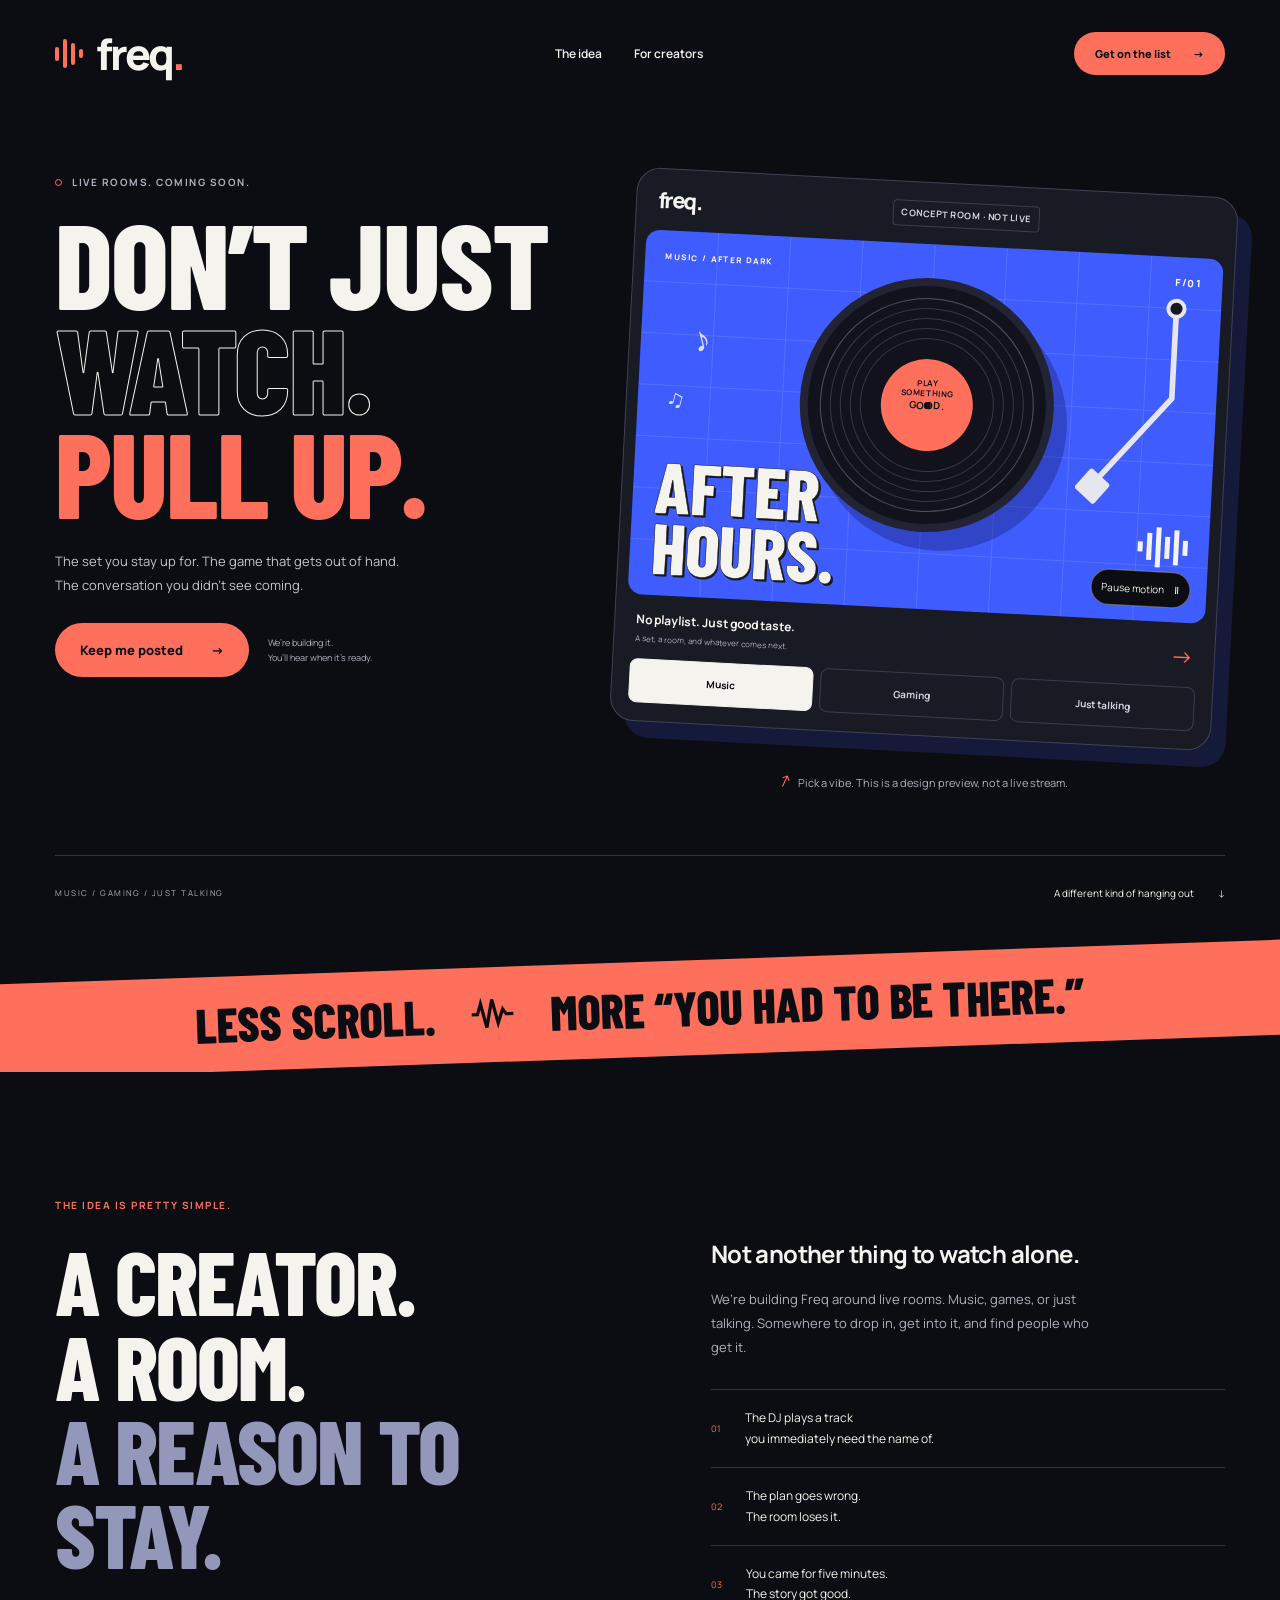
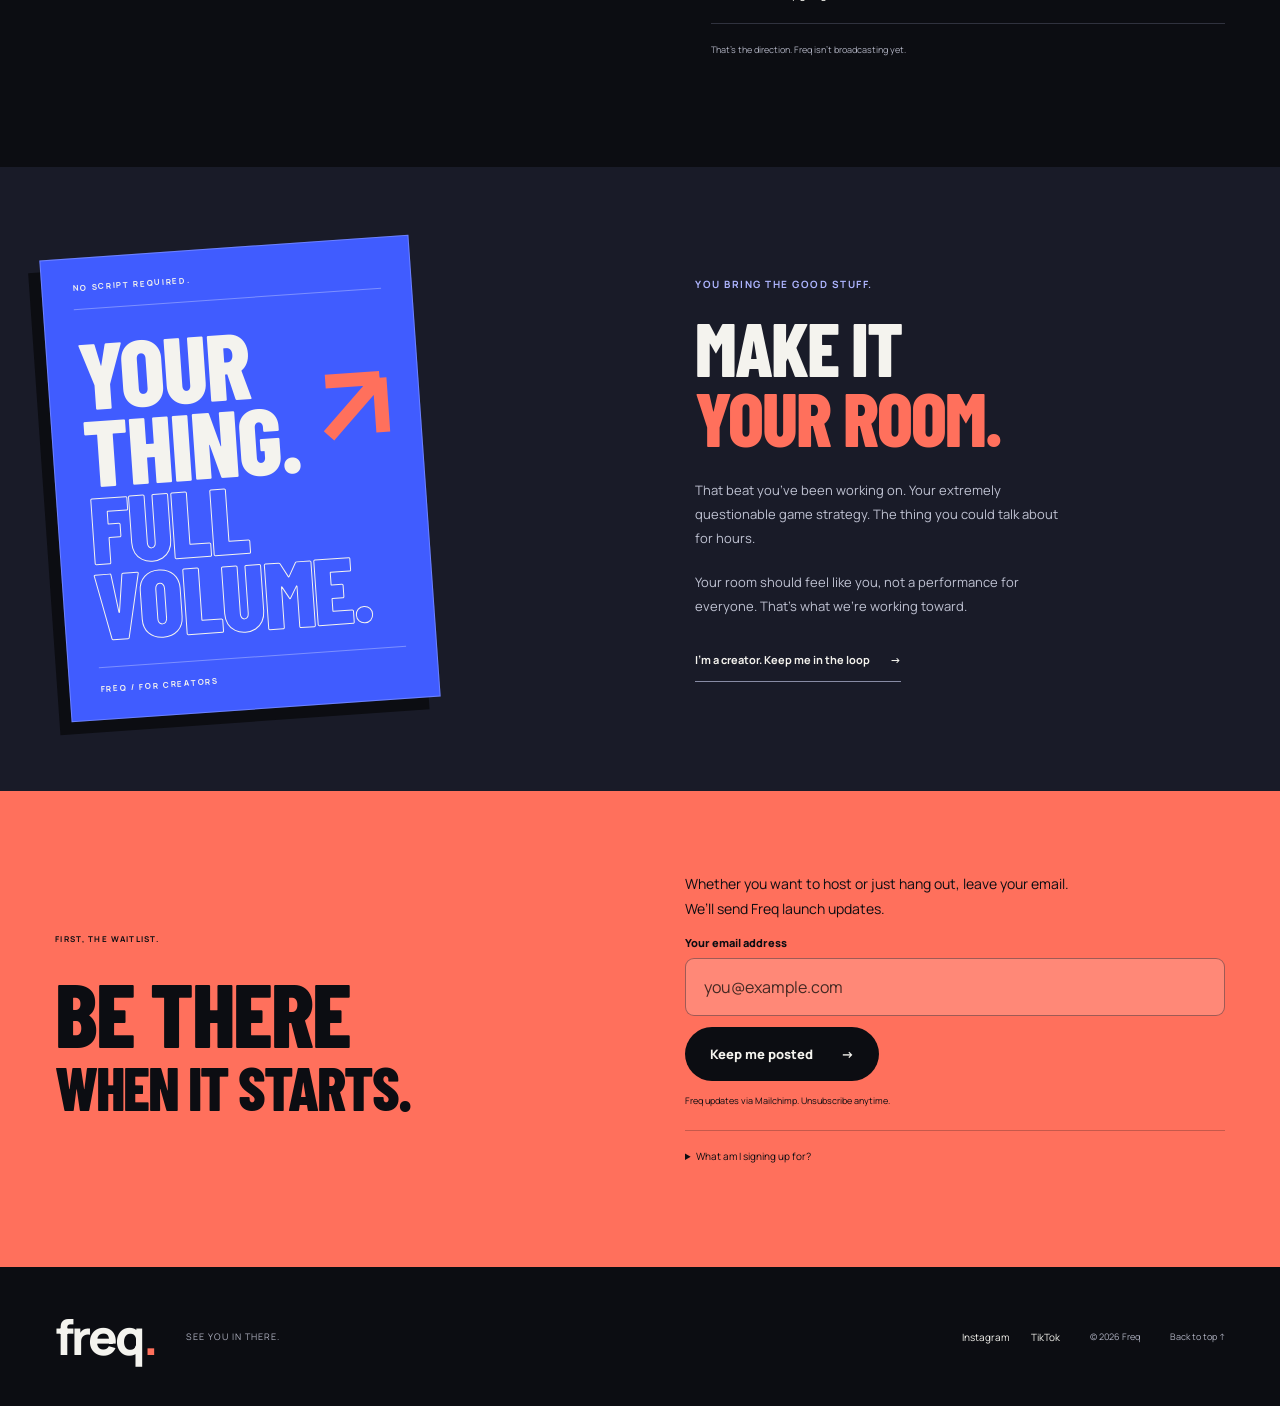
==== commit 9c9a79e5: "Contain decorative strip overflow and refine the record illustration after visual QA" ====
--- a/index.html
+++ b/index.html
@@ -23,6 +23,8 @@
 .motion-toggle{font-size:10px;min-height:36px}.mode-button{min-height:44px}
 
 .room-app[data-mode=gaming] .scene-bottom strong,.room-app[data-mode=talk] .scene-bottom strong{color:#141522;text-shadow:none;-webkit-text-stroke:0}
+
+.strip-window{overflow:hidden;padding:16px 0}.tonearm>path:first-child{fill:none}
 </style>
 <!-- Bundled font license
 Copyright 2018 The Manrope Project Authors (https://github.com/googlefonts/manrope)
@@ -240,7 +242,7 @@
 </div>
 <div class="hero-bottom"><span>MUSIC / GAMING / JUST TALKING</span><a href="#idea">A different kind of hanging out <span aria-hidden="true">↓</span></a></div>
 </section>
-<div class="break-strip" aria-hidden="true"><span>LESS SCROLL.</span><svg viewBox="0 0 55 42"><path d="M2 21h7l4-13 7 29 7-34 7 29 6-17 4 6h9"/></svg><span>MORE “YOU HAD TO BE THERE.”</span></div>
+<div class="strip-window"><div class="break-strip" aria-hidden="true"><span>LESS SCROLL.</span><svg viewBox="0 0 55 42"><path d="M2 21h7l4-13 7 29 7-34 7 29 6-17 4 6h9"/></svg><span>MORE “YOU HAD TO BE THERE.”</span></div></div>
 <section class="idea wrap" id="idea" aria-labelledby="ideaTitle"><div class="idea-heading"><p class="eyebrow">THE IDEA IS PRETTY SIMPLE.</p><h2 id="ideaTitle">A CREATOR.<br />A ROOM.<br /><span>A REASON TO STAY.</span></h2></div><div class="idea-content"><p class="idea-lead">Not another thing to watch alone.</p><p>We’re building Freq around live rooms. Music, games, or just talking. Somewhere to drop in, get into it, and find people who get it.</p><div class="moments"><div><span class="moment-number">01</span><p>The DJ plays a track<br />you immediately need the name of.</p></div><div><span class="moment-number">02</span><p>The plan goes wrong.<br />The room loses it.</p></div><div><span class="moment-number">03</span><p>You came for five minutes.<br />The story got good.</p></div></div><p class="fine-print">That’s the direction. Freq isn’t broadcasting yet.</p></div></section>
 <section class="creator-section" id="creators" aria-labelledby="creatorTitle"><div class="creator-inner wrap"><div class="creator-graphic" aria-hidden="true"><span class="poster-top">NO SCRIPT REQUIRED.</span><strong>YOUR<br />THING.<br /><span>FULL<br />VOLUME.</span></strong><svg viewBox="0 0 130 130"><path d="m15 65 50 50m-50-50 50-50M15 65h100"/></svg><span class="poster-bottom">FREQ / FOR CREATORS</span></div><div class="creator-copy"><p class="eyebrow">YOU BRING THE GOOD STUFF.</p><h2 id="creatorTitle">MAKE IT<br /><em>YOUR ROOM.</em></h2><p>That beat you’ve been working on. Your extremely questionable game strategy. The thing you could talk about for hours.</p><p>Your room should feel like you, not a performance for everyone. That’s what we’re working toward.</p><a class="text-link" href="#waitlist">I’m a creator. Keep me in the loop <span aria-hidden="true">→</span></a></div></div></section>
 <section class="waitlist" id="waitlist" aria-labelledby="waitlistTitle"><div class="waitlist-inner wrap"><div class="waitlist-heading"><p class="eyebrow">FIRST, THE WAITLIST.</p><h2 id="waitlistTitle">BE THERE<br /><span>WHEN IT STARTS.</span></h2></div><div class="waitlist-content"><p>Whether you want to host or just hang out, leave your email. We’ll send Freq launch updates.</p><form id="waitlistForm" action="https://app.us11.list-manage.com/subscribe/post?u=c9d1c6436ce253c18651cf98d&amp;id=af8427abca&amp;f_id=00b41ce1f0" method="post"><label for="waitlistEmail">Your email address</label><div class="signup-row"><input id="waitlistEmail" name="EMAIL" type="email" maxlength="254" placeholder="you@example.com" autocomplete="email" required /><button id="waitlistButton" class="button" type="submit">Keep me posted <span aria-hidden="true">→</span></button></div><div class="honeypot" aria-hidden="true"><label for="companyWebsite">Leave this field empty</label><input id="companyWebsite" name="b_c9d1c6436ce253c18651cf98d_af8427abca" type="text" tabindex="-1" autocomplete="off" /></div><p class="signup-consent">Freq updates via Mailchimp. Unsubscribe anytime.</p><p id="waitlistStatus" role="status" aria-live="polite"></p></form><details><summary>What am I signing up for?</summary><p>Email updates about Freq and its launch. This is a waitlist, not an account or a guarantee of early access. There’s no launch date to announce yet.</p></details></div></div></section>
